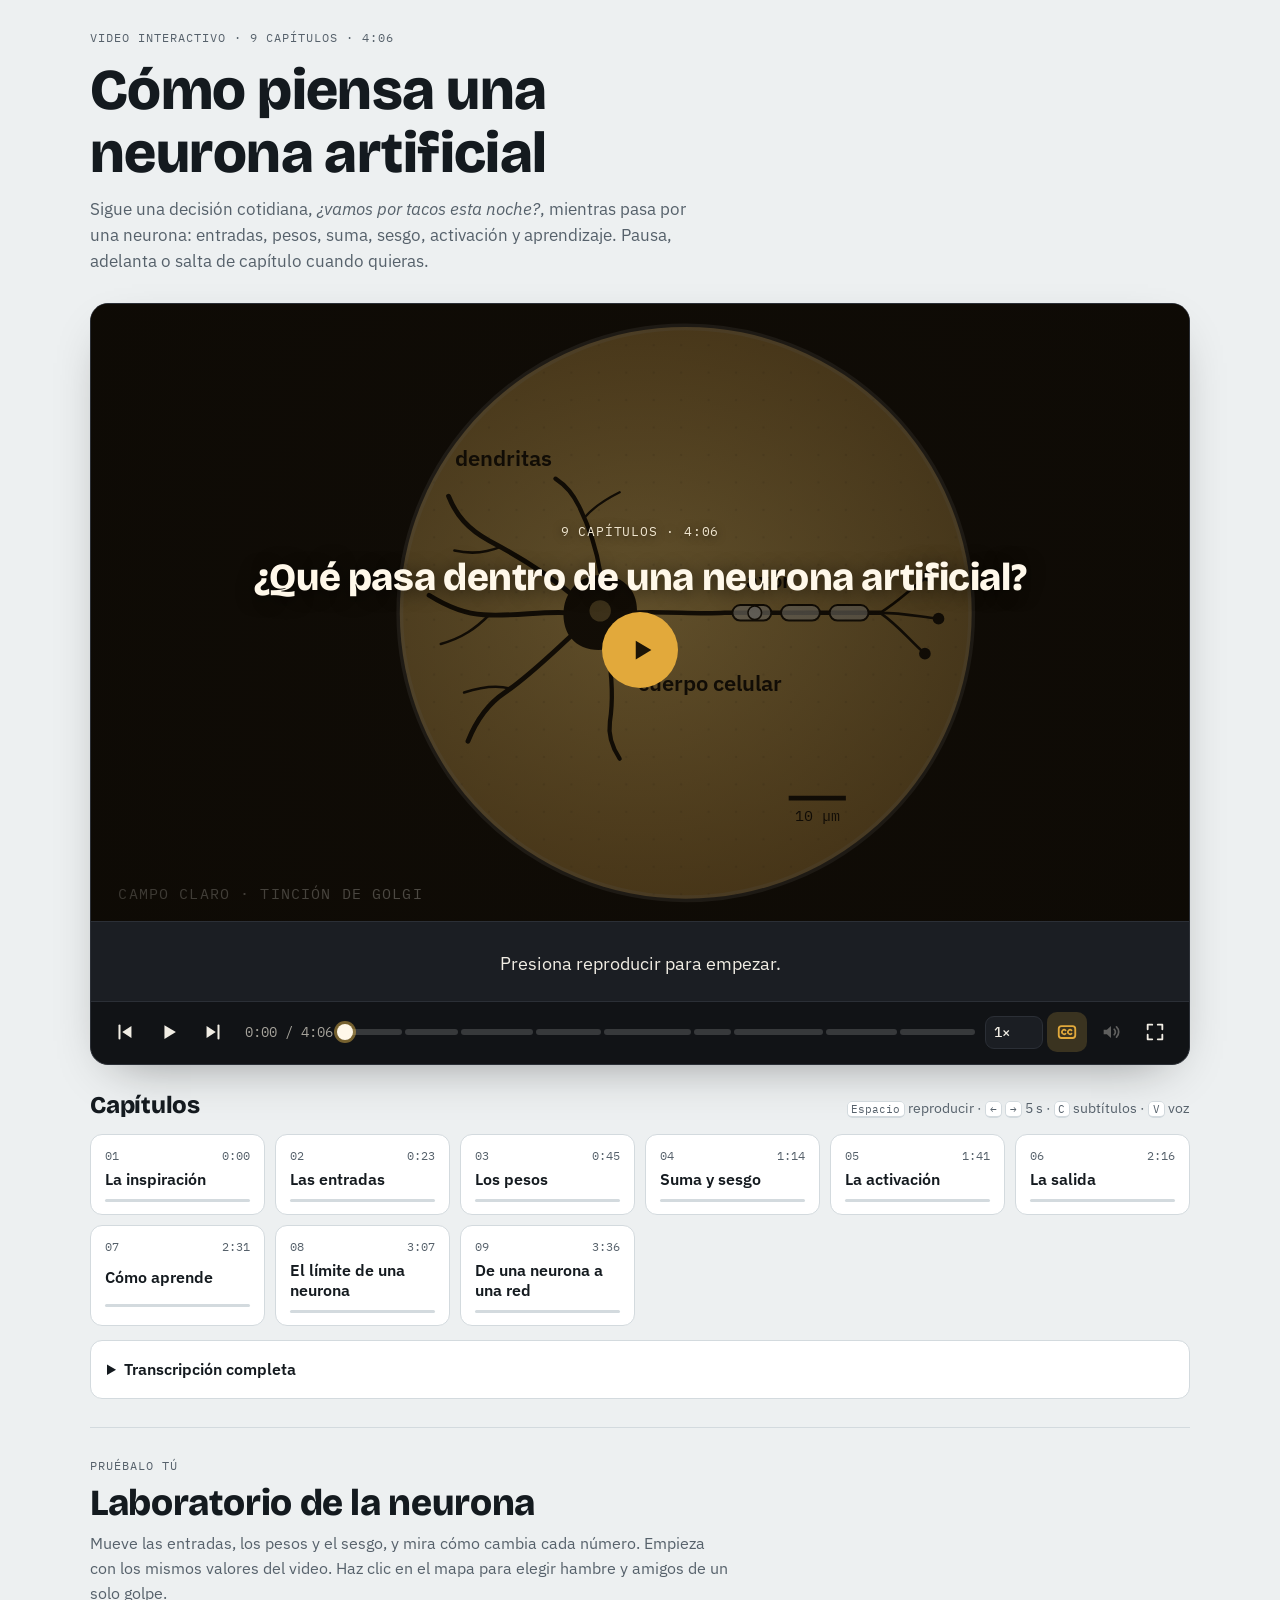
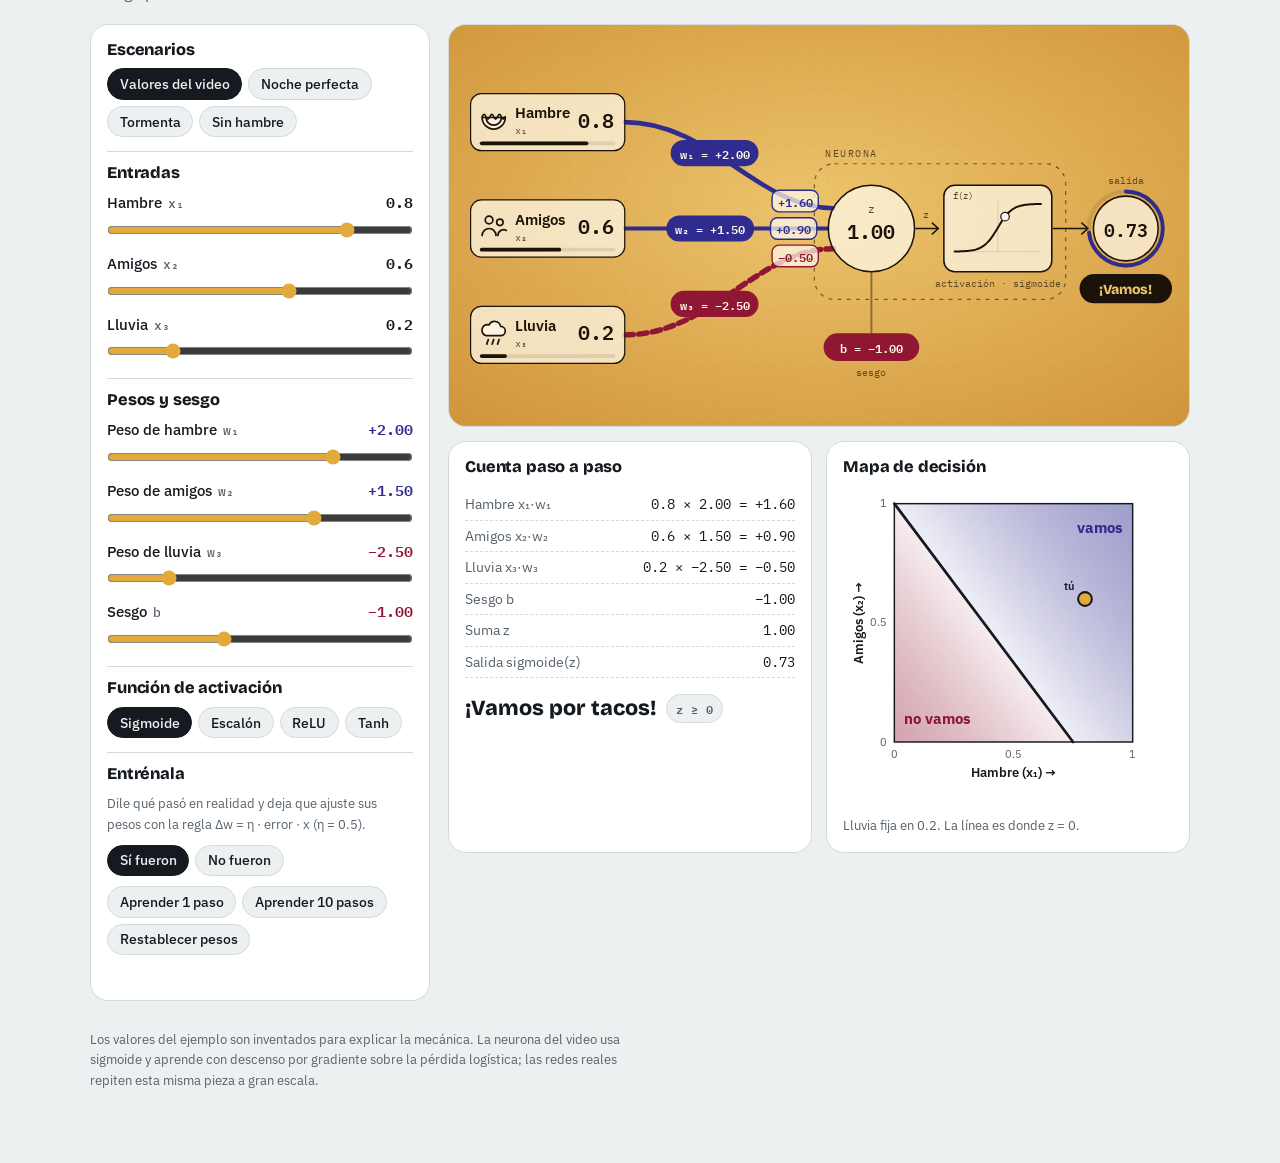
==== index.html @ ac4266df "Publica el video interactivo de la neurona artificial Página autocontenida (index.html) con el video" ====
<!doctype html>
<html lang="es-MX">
<head>
<meta charset="utf-8">
<meta name="viewport" content="width=device-width, initial-scale=1, viewport-fit=cover">
<meta name="description" content="Video interactivo de 4 minutos: sigue la decisión «¿vamos por tacos?» dentro de una neurona artificial y juega con sus pesos en el laboratorio.">
<meta name="theme-color" content="#111316">
<meta property="og:type" content="website">
<meta property="og:locale" content="es_MX">
<meta property="og:site_name" content="Neurona Artificial">
<meta property="og:title" content="Cómo piensa una neurona artificial">
<meta property="og:description" content="Video interactivo de 4 minutos: sigue la decisión «¿vamos por tacos?» dentro de una neurona y juega con sus pesos en el laboratorio.">
<meta property="og:url" content="https://jose2501106-ia.github.io/NeuronaArtificial/">
<meta property="og:image" content="https://jose2501106-ia.github.io/NeuronaArtificial/preview.png">
<meta property="og:image:width" content="1200">
<meta property="og:image:height" content="630">
<meta property="og:image:alt" content="Diagrama de una neurona artificial que decide si ir por tacos: entradas, pesos, suma, activación y salida 0.73">
<meta name="twitter:card" content="summary_large_image">
<link rel="icon" href="data:image/svg+xml,%3Csvg xmlns='http://www.w3.org/2000/svg' viewBox='0 0 64 64'%3E%3Crect width='64' height='64' rx='14' fill='%23ecc46c'/%3E%3Cpath d='M9 17 L26 28 M7 32 H24 M9 47 L26 36 M42 32 H56' stroke='%231b1309' stroke-width='4.5' stroke-linecap='round'/%3E%3Ccircle cx='33' cy='32' r='10' fill='%231b1309'/%3E%3Ccircle cx='57' cy='32' r='4' fill='%231b1309'/%3E%3C/svg%3E">
<style>:root{color-scheme:light;padding-top:env(safe-area-inset-top,0px);padding-bottom:env(safe-area-inset-bottom,0px)}body{margin:0}img{max-width:100%}[hidden]{display:none!important}</style>
<title>Cómo piensa una neurona artificial</title>
<link rel="preconnect" href="https://fonts.googleapis.com">
<link rel="preconnect" href="https://fonts.gstatic.com" crossorigin>
<link rel="stylesheet" href="https://fonts.googleapis.com/css2?family=Bricolage+Grotesque:opsz,wght@12..96,600;12..96,800&family=IBM+Plex+Mono:wght@400;500;600&family=IBM+Plex+Sans:wght@400;500;600&display=swap">
<style>
/* Layout: una columna — encabezado, reproductor (escenario + subtítulos + controles), capítulos y transcripción; abajo el laboratorio en dos columnas.
   Escenario: campo claro = tinción de Golgi (tinta sobre ámbar); campo oscuro = fluorescencia. */
:root{
  --bg:#edf0f1; --surface:#ffffff; --fg:#141a1f; --muted:#56616b; --line:#d3dade;
  --accent:#e2a93b; --accent-ink:#1c1406; --focus:#2f2b8f;
  --pos:#2f2b8f; --neg:#8f1733;
  --scr-bg:#ecc46c; --scr-bg2:#cf9238; --scr-surround:#17110a; --scr-ink:#1b1309; --scr-muted:#5f4722;
  --scr-wire:#8a6a35; --scr-pos:#2f2b8f; --scr-neg:#8f1733; --scr-sig:#fffaf0; --scr-sig-ring:#1b1309;
  --scr-pill-ink:#fff7e6; --scr-panel:rgba(255,248,230,.58); --scr-panel-line:rgba(27,19,9,.32); --scr-grid:rgba(27,19,9,.10);
  --scr-glow:0; --scr-fill:rgba(255,250,236,.72); --scr-solid:#f6e6bf;
  --player:#111316; --player-2:#1b1e23; --player-fg:#f1ede4; --player-muted:#a6a39b; --player-line:#2b2f36;
  --font-display:"Bricolage Grotesque", ui-sans-serif, system-ui, -apple-system, "Segoe UI", sans-serif;
  --font-body:"IBM Plex Sans", ui-sans-serif, system-ui, -apple-system, "Segoe UI", sans-serif;
  --font-mono:"IBM Plex Mono", ui-monospace, "SF Mono", Menlo, Consolas, monospace;
  --r-lg:18px; --r-md:12px; --r-sm:8px;
}
@media (prefers-color-scheme: dark){
  :root:not([data-theme="light"]){
    --bg:#0c0f12; --surface:#151a1f; --fg:#e8ecef; --muted:#9aa5ae; --line:#27313a;
    --accent:#f2c14e; --accent-ink:#17110a; --focus:#8fd8ff; --pos:#3fd8c2; --neg:#ff7a52;
    --scr-bg:#0b0f12; --scr-bg2:#040506; --scr-surround:#000000; --scr-ink:#f4e6c4; --scr-muted:#a3967a;
    --scr-wire:#4a4f55; --scr-pos:#3fd8c2; --scr-neg:#ff7a52; --scr-sig:#fff1b8; --scr-sig-ring:#fff1b8;
    --scr-pill-ink:#061012; --scr-panel:rgba(18,24,29,.82); --scr-panel-line:rgba(244,230,196,.22); --scr-grid:rgba(244,230,196,.06);
    --scr-glow:1; --scr-fill:rgba(20,27,32,.9); --scr-solid:#141b20;
    --player:#0f1215; --player-2:#181c21; --player-line:#262b31;
    color-scheme:dark;
  }
}
:root[data-theme="dark"]{
  --bg:#0c0f12; --surface:#151a1f; --fg:#e8ecef; --muted:#9aa5ae; --line:#27313a;
  --accent:#f2c14e; --accent-ink:#17110a; --focus:#8fd8ff; --pos:#3fd8c2; --neg:#ff7a52;
  --scr-bg:#0b0f12; --scr-bg2:#040506; --scr-surround:#000000; --scr-ink:#f4e6c4; --scr-muted:#a3967a;
  --scr-wire:#4a4f55; --scr-pos:#3fd8c2; --scr-neg:#ff7a52; --scr-sig:#fff1b8; --scr-sig-ring:#fff1b8;
  --scr-pill-ink:#061012; --scr-panel:rgba(18,24,29,.82); --scr-panel-line:rgba(244,230,196,.22); --scr-grid:rgba(244,230,196,.06);
  --scr-glow:1; --scr-fill:rgba(20,27,32,.9); --scr-solid:#141b20;
  --player:#0f1215; --player-2:#181c21; --player-line:#262b31;
  color-scheme:dark;
}
*,*::before,*::after{box-sizing:border-box}
body{background:var(--bg);color:var(--fg);font-family:var(--font-body);font-size:16px;line-height:1.55;padding-inline:16px;-webkit-font-smoothing:antialiased}
.wrap{max-width:1100px;margin:0 auto;padding-block:28px 72px;display:grid;gap:28px}
h1,h2,h3{font-family:var(--font-display);text-wrap:balance;margin:0;line-height:1.08;letter-spacing:-.01em}
p{margin:0}
.eyebrow{font-family:var(--font-mono);font-size:.78rem;letter-spacing:.08em;text-transform:uppercase;color:var(--muted)}
header.intro{display:grid;gap:12px;max-width:760px}
header.intro h1{font-size:clamp(2.1rem,5vw,3.6rem);font-weight:800}
header.intro p.lede{color:var(--muted);font-size:1.06rem;max-width:62ch}
kbd{font-family:var(--font-mono);font-size:.8em;border:1px solid var(--line);border-bottom-width:2px;border-radius:5px;padding:0 .35em;background:var(--surface)}

/* ---------- Reproductor ---------- */
.player{background:var(--player);color:var(--player-fg);border-radius:var(--r-lg);overflow:hidden;border:1px solid var(--player-line);box-shadow:0 18px 50px -24px rgba(0,0,0,.45);outline:none}
.player:focus-visible{box-shadow:0 0 0 3px var(--focus)}
.stage-wrap{position:relative;aspect-ratio:16/9;max-width:100%;background:var(--scr-surround)}
.stage-wrap > #stage{position:absolute;inset:0;width:100%;height:100%;display:block}
#stage text{font-family:var(--font-body)}
#stage .mono,#lab-svg .mono{font-family:var(--font-mono);font-variant-numeric:tabular-nums}
#stage .disp,#lab-svg .disp{font-family:var(--font-display)}
.poster,.endcard{position:absolute;inset:0;display:grid;place-items:center;padding:16px;background:radial-gradient(circle at 50% 50%,rgba(12,9,4,.62),rgba(12,9,4,.82))}
.poster-inner,.endcard-inner{display:grid;justify-items:center;gap:14px;text-align:center}
.poster h2{font-size:clamp(1.3rem,3.6vw,2.4rem);font-weight:800;color:#fff8ea;text-shadow:0 2px 18px rgba(0,0,0,.6)}
.poster p,.endcard p{color:#f0e6d0;font-family:var(--font-mono);font-size:.82rem;letter-spacing:.06em;text-transform:uppercase;text-shadow:0 1px 8px rgba(0,0,0,.6)}
.poster-actions,.endcard-actions{display:flex;flex-wrap:wrap;gap:10px;justify-content:center}
.btn{appearance:none;border:0;border-radius:999px;padding:.72em 1.25em;font:600 .98rem/1 var(--font-body);cursor:pointer;display:inline-flex;align-items:center;gap:.55em;text-decoration:none}
.btn svg{width:1.1em;height:1.1em}
.btn-primary{background:var(--accent);color:var(--accent-ink)}
.btn-primary:hover{filter:brightness(1.06)}
.btn-ghost{background:rgba(255,248,234,.14);color:#fff8ea;box-shadow:inset 0 0 0 1px rgba(255,248,234,.35);backdrop-filter:blur(4px)}
.btn-ghost:hover{background:rgba(255,248,234,.22)}
.btn:focus-visible,.ctl:focus-visible,.chap:focus-visible,.seg-btn:focus-visible,.timeline:focus-visible{outline:3px solid var(--focus);outline-offset:2px}
.big-play{width:76px;height:76px;border-radius:50%;padding:0;justify-content:center;font-size:0}
.big-play svg{width:30px;height:30px;margin-left:4px}

.caption{min-height:4.4em;padding:12px 20px 10px;display:grid;place-items:center;text-align:center;font-size:clamp(.98rem,1.7vw,1.14rem);line-height:1.45;background:var(--player-2);border-top:1px solid var(--player-line)}
.caption .cue{max-width:64ch;text-wrap:pretty}
.caption .cue b{color:var(--accent);font-weight:600}
.caption.off{display:none}

.controls{display:flex;flex-wrap:wrap;align-items:center;gap:6px 10px;padding:10px 14px 12px;border-top:1px solid var(--player-line)}
.ctl{appearance:none;background:transparent;border:0;color:var(--player-fg);width:40px;height:40px;border-radius:10px;display:grid;place-items:center;cursor:pointer;flex:none}
.ctl:hover{background:rgba(255,255,255,.08)}
.ctl svg{width:22px;height:22px}
.ctl[aria-pressed="true"]{background:rgba(242,193,78,.18);color:var(--accent)}
.ctl[disabled]{opacity:.35;cursor:not-allowed}
.time{font-family:var(--font-mono);font-variant-numeric:tabular-nums;font-size:.86rem;color:var(--player-muted);white-space:nowrap;min-width:92px;text-align:center}
.speed{appearance:none;background:var(--player-2);color:var(--player-fg);border:1px solid var(--player-line);border-radius:9px;font:500 .85rem var(--font-mono);padding:.45em .6em;cursor:pointer}
.timeline{position:relative;flex:1 1 220px;height:34px;cursor:pointer;touch-action:none;min-width:0}
.tl-segs{position:absolute;left:0;right:0;top:50%;height:6px;transform:translateY(-50%);display:flex;gap:3px}
.tl-seg{position:relative;height:100%;background:rgba(255,255,255,.16);border-radius:3px;overflow:hidden}
.tl-seg i{position:absolute;inset:0;width:0;background:var(--accent);border-radius:3px}
.timeline:hover .tl-segs{height:9px}
.tl-thumb{position:absolute;top:50%;width:16px;height:16px;border-radius:50%;background:#fff8ea;transform:translate(-50%,-50%);box-shadow:0 0 0 3px rgba(242,193,78,.45);pointer-events:none}
.tl-tip{position:absolute;bottom:34px;transform:translateX(-50%);background:#000;color:#fff;font:500 .78rem var(--font-body);padding:.35em .6em;border-radius:6px;white-space:nowrap;pointer-events:none;opacity:0;transition:opacity .12s}
.timeline:hover .tl-tip{opacity:1}
.ctl-group{display:flex;align-items:center;gap:4px}
.spacer{flex:1 1 0}
.rotate-hint{display:none;font-size:.85rem;color:var(--muted);text-align:center;margin-top:-16px}
@media (max-width:640px){
  .controls{padding:8px 8px 10px}
  .timeline{order:-1;flex-basis:100%}
  .time{min-width:0;font-size:.8rem}
  .ctl{width:36px;height:36px}
  .caption{min-height:6.2em;padding:10px 14px}
}
@media (max-width:640px) and (orientation:portrait){ .rotate-hint{display:block} }
.player:fullscreen{display:flex;flex-direction:column;border-radius:0;width:100vw;height:100vh}
.player:fullscreen .stage-wrap{flex:1;aspect-ratio:auto}
.player:fullscreen #stage{object-fit:contain}

/* ---------- Capítulos y transcripción ---------- */
.below{display:grid;gap:14px}
.section-head{display:flex;flex-wrap:wrap;align-items:baseline;justify-content:space-between;gap:8px}
.section-head h2{font-size:1.5rem;font-weight:800}
.chapters{display:grid;grid-template-columns:repeat(auto-fill,minmax(min(100%,160px),1fr));gap:10px}
.chap{appearance:none;text-align:left;background:var(--surface);border:1px solid var(--line);border-radius:var(--r-md);padding:12px 14px;color:var(--fg);cursor:pointer;display:grid;gap:4px;font:inherit;min-width:0}
.chap:hover{border-color:var(--muted)}
.chap .n{font-family:var(--font-mono);font-size:.74rem;color:var(--muted);display:flex;justify-content:space-between;gap:8px;font-variant-numeric:tabular-nums}
.chap .t{font-weight:600;line-height:1.25}
.chap .bar{height:3px;border-radius:2px;background:var(--line);overflow:hidden;margin-top:6px}
.chap .bar i{display:block;height:100%;width:0;background:var(--accent)}
.chap[aria-current="true"]{border-color:var(--accent);box-shadow:inset 0 0 0 1px var(--accent)}
details.transcript{background:var(--surface);border:1px solid var(--line);border-radius:var(--r-md);padding:4px 16px}
details.transcript summary{cursor:pointer;padding:12px 0;font-weight:600}
.tr-list{list-style:none;margin:0 0 14px;padding:0;display:grid;gap:2px;max-height:420px;overflow:auto}
.tr-list li button{appearance:none;background:none;border:0;text-align:left;width:100%;display:grid;grid-template-columns:52px 1fr;gap:10px;padding:7px 8px;border-radius:8px;color:var(--fg);font:inherit;cursor:pointer}
.tr-list li button:hover{background:var(--bg)}
.tr-list li button.now{background:color-mix(in srgb,var(--accent) 18%,transparent)}
.tr-list .ts{font-family:var(--font-mono);font-size:.8rem;color:var(--muted);padding-top:2px;font-variant-numeric:tabular-nums}
.tr-list h4{grid-column:1/-1;margin:12px 8px 2px;font:600 .78rem var(--font-mono);letter-spacing:.06em;text-transform:uppercase;color:var(--muted)}
.keys{font-size:.86rem;color:var(--muted)}

/* ---------- Laboratorio ---------- */
.lab{display:grid;gap:18px;padding-top:8px;border-top:1px solid var(--line)}
.lab-intro{display:grid;gap:8px;max-width:760px;padding-top:20px}
.lab-intro h2{font-size:clamp(1.6rem,3.4vw,2.3rem);font-weight:800}
.lab-intro p{color:var(--muted);max-width:64ch}
.lab-grid{display:grid;grid-template-columns:minmax(0,340px) minmax(0,1fr);gap:18px;align-items:start}
@media (max-width:880px){ .lab-grid{grid-template-columns:minmax(0,1fr)} .lab-visual{order:-1} }
.panel{background:var(--surface);border:1px solid var(--line);border-radius:var(--r-lg);padding:16px;display:grid;gap:14px;min-width:0;align-content:start}
.panel h3{font-size:1.02rem;font-weight:800;font-family:var(--font-display)}
.ctl-block{display:grid;gap:10px}
.ctl-block+.ctl-block{padding-top:12px;border-top:1px solid var(--line)}
.slider{display:grid;grid-template-columns:1fr auto;gap:2px 10px;align-items:center}
.slider label{font-size:.92rem;font-weight:500;display:flex;gap:6px;align-items:baseline}
.slider label .sym{font-family:var(--font-mono);font-size:.82rem;color:var(--muted)}
.slider output{font-family:var(--font-mono);font-variant-numeric:tabular-nums;font-size:.92rem;font-weight:600;min-width:4.2ch;text-align:right}
.slider input{grid-column:1/-1;width:100%;accent-color:var(--accent);margin:0;height:26px}
.slider output.pos{color:var(--pos)} .slider output.neg{color:var(--neg)}
.seg{display:flex;flex-wrap:wrap;gap:6px}
.seg-btn{appearance:none;border:1px solid var(--line);background:var(--bg);color:var(--fg);border-radius:999px;padding:.42em .85em;font:500 .86rem var(--font-body);cursor:pointer}
.seg-btn[aria-pressed="true"]{background:var(--fg);color:var(--bg);border-color:var(--fg)}
.seg-btn:disabled{opacity:.45;cursor:not-allowed}
.hint{font-size:.84rem;color:var(--muted)}
.lab-visual{display:grid;gap:14px;min-width:0}
.lab-screen{border-radius:var(--r-lg);overflow:hidden;border:1px solid var(--line);background:var(--scr-bg)}
.lab-screen svg{display:block;width:100%;height:auto}
.lab-row{display:grid;grid-template-columns:minmax(0,1fr) minmax(0,1fr);gap:14px}
@media (max-width:560px){ .lab-row{grid-template-columns:minmax(0,1fr)} }
.readout{font-family:var(--font-mono);font-size:.9rem;line-height:1.7;font-variant-numeric:tabular-nums;overflow-x:auto}
.readout .row{display:flex;justify-content:space-between;gap:12px;border-bottom:1px dashed var(--line);padding:3px 0}
.readout .row span:first-child{color:var(--muted);font-family:var(--font-body)}
.verdict{display:flex;align-items:center;gap:10px;font-family:var(--font-display);font-weight:800;font-size:1.35rem}
.verdict .pill{font:600 .78rem var(--font-mono);letter-spacing:.04em;padding:.3em .7em;border-radius:999px;background:var(--bg);border:1px solid var(--line);color:var(--muted)}
.learn-log{font-family:var(--font-mono);font-size:.82rem;color:var(--muted);min-height:1.4em}
.map-box svg{display:block;width:100%;height:auto;touch-action:none;cursor:crosshair}
footer.note{font-size:.84rem;color:var(--muted);max-width:70ch}
@media (prefers-reduced-motion: reduce){ .tl-tip{transition:none} }
</style>
</head>
<body>

<svg width="0" height="0" style="position:absolute" aria-hidden="true">
  <symbol id="i-play" viewBox="0 0 24 24"><path d="M7 4.5v15l12.5-7.5z" fill="currentColor"/></symbol>
  <symbol id="i-pause" viewBox="0 0 24 24"><rect x="6" y="4.5" width="4.2" height="15" rx="1.2" fill="currentColor"/><rect x="13.8" y="4.5" width="4.2" height="15" rx="1.2" fill="currentColor"/></symbol>
  <symbol id="i-prev" viewBox="0 0 24 24"><path d="M6 5v14" stroke="currentColor" stroke-width="2.2" stroke-linecap="round" fill="none"/><path d="M19 5.5v13L9 12z" fill="currentColor"/></symbol>
  <symbol id="i-next" viewBox="0 0 24 24"><path d="M18 5v14" stroke="currentColor" stroke-width="2.2" stroke-linecap="round" fill="none"/><path d="M5 5.5v13L15 12z" fill="currentColor"/></symbol>
  <symbol id="i-cc" viewBox="0 0 24 24"><rect x="3" y="5.5" width="18" height="13" rx="3" fill="none" stroke="currentColor" stroke-width="2"/><path d="M10.5 10.2a2.4 2.4 0 1 0 0 3.6M17 10.2a2.4 2.4 0 1 0 0 3.6" fill="none" stroke="currentColor" stroke-width="1.8" stroke-linecap="round"/></symbol>
  <symbol id="i-voice" viewBox="0 0 24 24"><path d="M4 9.5h3.5L12 5.5v13l-4.5-4H4z" fill="currentColor"/><path d="M15.5 9a4.2 4.2 0 0 1 0 6M18 6.5a7.6 7.6 0 0 1 0 11" fill="none" stroke="currentColor" stroke-width="1.9" stroke-linecap="round"/></symbol>
  <symbol id="i-full" viewBox="0 0 24 24"><path d="M4 9V4h5M20 9V4h-5M4 15v5h5M20 15v5h-5" fill="none" stroke="currentColor" stroke-width="2" stroke-linecap="round" stroke-linejoin="round"/></symbol>
  <symbol id="i-replay" viewBox="0 0 24 24"><path d="M5 12a7 7 0 1 0 2.1-5" fill="none" stroke="currentColor" stroke-width="2.2" stroke-linecap="round"/><path d="M4.5 3.5v4.6h4.6" fill="none" stroke="currentColor" stroke-width="2.2" stroke-linecap="round" stroke-linejoin="round"/></symbol>
  <symbol id="i-down" viewBox="0 0 24 24"><path d="M12 4v15M6 13l6 6 6-6" fill="none" stroke="currentColor" stroke-width="2.2" stroke-linecap="round" stroke-linejoin="round"/></symbol>
</svg>

<main class="wrap">
  <header class="intro">
    <span class="eyebrow" id="eyebrow">Video interactivo · 9 capítulos</span>
    <h1>Cómo piensa una neurona artificial</h1>
    <p class="lede">Sigue una decisión cotidiana, <em>¿vamos por tacos esta noche?</em>, mientras pasa por una neurona: entradas, pesos, suma, sesgo, activación y aprendizaje. Pausa, adelanta o salta de capítulo cuando quieras.</p>
  </header>

  <section class="player" id="player" tabindex="0" aria-label="Reproductor del video interactivo">
    <div class="stage-wrap">
      <svg id="stage" viewBox="0 0 960 540" role="img" aria-label="Animación de una neurona artificial procesando información"></svg>
      <div class="poster" id="poster">
        <div class="poster-inner">
          <p id="poster-meta">9 capítulos</p>
          <h2>¿Qué pasa dentro de una neurona artificial?</h2>
          <div class="poster-actions">
            <button class="btn btn-primary big-play" id="poster-play" aria-label="Reproducir"><svg><use href="#i-play"/></svg></button>
          </div>
          <div class="poster-actions">
            <button class="btn btn-ghost" id="poster-voice" hidden><svg><use href="#i-voice"/></svg>Reproducir con voz</button>
          </div>
        </div>
      </div>
      <div class="endcard" id="endcard" hidden>
        <div class="endcard-inner">
          <p>Fin del video</p>
          <div class="endcard-actions">
            <button class="btn btn-ghost" id="end-replay"><svg><use href="#i-replay"/></svg>Ver de nuevo</button>
            <a class="btn btn-primary" href="#laboratorio"><svg><use href="#i-down"/></svg>Ir al laboratorio</a>
          </div>
        </div>
      </div>
    </div>
    <div class="caption" id="caption" aria-live="polite"><span class="cue" id="cue">Presiona reproducir para empezar.</span></div>
    <div class="controls">
      <div class="ctl-group">
        <button class="ctl" id="btn-prev" aria-label="Capítulo anterior" title="Capítulo anterior"><svg><use href="#i-prev"/></svg></button>
        <button class="ctl" id="btn-play" aria-label="Reproducir" title="Reproducir (espacio)"><svg><use href="#i-play" id="play-icon"/></svg></button>
        <button class="ctl" id="btn-next" aria-label="Capítulo siguiente" title="Capítulo siguiente"><svg><use href="#i-next"/></svg></button>
      </div>
      <span class="time" id="time">0:00 / 0:00</span>
      <div class="timeline" id="timeline" role="slider" tabindex="0" aria-label="Línea de tiempo" aria-valuemin="0" aria-valuemax="100" aria-valuenow="0">
        <div class="tl-segs" id="tl-segs"></div>
        <div class="tl-thumb" id="tl-thumb"></div>
        <div class="tl-tip" id="tl-tip"></div>
      </div>
      <div class="ctl-group">
        <select class="speed" id="speed" aria-label="Velocidad">
          <option value="0.75">0.75×</option>
          <option value="1" selected>1×</option>
          <option value="1.25">1.25×</option>
          <option value="1.5">1.5×</option>
        </select>
        <button class="ctl" id="btn-cc" aria-label="Subtítulos" aria-pressed="true" title="Subtítulos (C)"><svg><use href="#i-cc"/></svg></button>
        <button class="ctl" id="btn-voice" aria-label="Narración por voz" aria-pressed="false" title="Narración por voz (V)"><svg><use href="#i-voice"/></svg></button>
        <button class="ctl" id="btn-full" aria-label="Pantalla completa" title="Pantalla completa (F)" hidden><svg><use href="#i-full"/></svg></button>
      </div>
    </div>
  </section>
  <p class="rotate-hint">Gira tu teléfono para ver el video más grande.</p>

  <section class="below" aria-labelledby="cap-title">
    <div class="section-head">
      <h2 id="cap-title">Capítulos</h2>
      <span class="keys"><kbd>Espacio</kbd> reproducir · <kbd>←</kbd> <kbd>→</kbd> 5 s · <kbd>C</kbd> subtítulos · <kbd>V</kbd> voz</span>
    </div>
    <div class="chapters" id="chapters"></div>
    <details class="transcript" id="transcript">
      <summary>Transcripción completa</summary>
      <ul class="tr-list" id="tr-list"></ul>
    </details>
  </section>

  <section class="lab" id="laboratorio" aria-labelledby="lab-title">
    <div class="lab-intro">
      <span class="eyebrow">Pruébalo tú</span>
      <h2 id="lab-title">Laboratorio de la neurona</h2>
      <p>Mueve las entradas, los pesos y el sesgo, y mira cómo cambia cada número. Empieza con los mismos valores del video. Haz clic en el mapa para elegir hambre y amigos de un solo golpe.</p>
    </div>
    <div class="lab-grid">
      <div class="panel" id="lab-controls">
        <div class="ctl-block">
          <h3>Escenarios</h3>
          <div class="seg" id="presets">
            <button class="seg-btn" data-preset="video" aria-pressed="true">Valores del video</button>
            <button class="seg-btn" data-preset="perfecta" aria-pressed="false">Noche perfecta</button>
            <button class="seg-btn" data-preset="tormenta" aria-pressed="false">Tormenta</button>
            <button class="seg-btn" data-preset="sinhambre" aria-pressed="false">Sin hambre</button>
          </div>
        </div>
        <div class="ctl-block" id="in-sliders"><h3>Entradas</h3></div>
        <div class="ctl-block" id="w-sliders"><h3>Pesos y sesgo</h3></div>
        <div class="ctl-block">
          <h3>Función de activación</h3>
          <div class="seg" id="acts">
            <button class="seg-btn" data-act="sigmoid" aria-pressed="true">Sigmoide</button>
            <button class="seg-btn" data-act="step" aria-pressed="false">Escalón</button>
            <button class="seg-btn" data-act="relu" aria-pressed="false">ReLU</button>
            <button class="seg-btn" data-act="tanh" aria-pressed="false">Tanh</button>
          </div>
        </div>
        <div class="ctl-block">
          <h3>Entrénala</h3>
          <p class="hint">Dile qué pasó en realidad y deja que ajuste sus pesos con la regla <span class="mono">Δw = η · error · x</span> (η = 0.5).</p>
          <div class="seg" id="targets">
            <button class="seg-btn" data-target="1" aria-pressed="true">Sí fueron</button>
            <button class="seg-btn" data-target="0" aria-pressed="false">No fueron</button>
          </div>
          <div class="seg">
            <button class="seg-btn" id="learn-1">Aprender 1 paso</button>
            <button class="seg-btn" id="learn-10">Aprender 10 pasos</button>
            <button class="seg-btn" id="learn-reset">Restablecer pesos</button>
          </div>
          <p class="learn-log" id="learn-log" aria-live="polite"></p>
        </div>
      </div>
      <div class="lab-visual">
        <div class="lab-screen"><svg id="lab-svg" viewBox="0 0 960 520" role="img" aria-label="Neurona del laboratorio con los valores actuales"></svg></div>
        <div class="lab-row">
          <div class="panel">
            <h3>Cuenta paso a paso</h3>
            <div class="readout" id="readout"></div>
            <div class="verdict" id="verdict"></div>
          </div>
          <div class="panel map-box">
            <h3>Mapa de decisión</h3>
            <svg id="map-svg" viewBox="0 0 360 340" role="img" aria-label="Mapa de decisión según hambre y amigos"></svg>
            <p class="hint" id="map-hint">Lluvia fija en 0.2. La línea es donde z = 0.</p>
          </div>
        </div>
      </div>
    </div>
  </section>

  <footer class="note">Los valores del ejemplo son inventados para explicar la mecánica. La neurona del video usa sigmoide y aprende con descenso por gradiente sobre la pérdida logística; las redes reales repiten esta misma pieza a gran escala.</footer>
</main>
<script>
(() => {
'use strict';
/* ================= utilidades ================= */
const NS = 'http://www.w3.org/2000/svg';
const $ = (s, r = document) => r.querySelector(s);
function el(tag, attrs, parent) {
  const e = document.createElementNS(NS, tag);
  if (attrs) for (const k in attrs) { if (k === 'text') e.textContent = attrs[k]; else e.setAttribute(k, attrs[k]); }
  if (parent) parent.appendChild(e);
  return e;
}
const clamp = (v, a = 0, b = 1) => Math.min(b, Math.max(a, v));
const lerp = (a, b, t) => a + (b - a) * t;
const ease = t => t < .5 ? 4 * t * t * t : 1 - Math.pow(-2 * t + 2, 3) / 2;
const seg = (t, a, b) => ease(clamp((t - a) / (b - a)));
const lin = (t, a, b) => clamp((t - a) / (b - a));
const pulse = (t, a, b) => { const u = lin(t, a, b); return Math.sin(u * Math.PI); };
const sig = z => 1 / (1 + Math.exp(-z));
function op(e, o) {
  o = clamp(o); o = Math.round(o * 1000) / 1000;
  if (e._o !== o) { e._o = o; e.setAttribute('opacity', o); e.style.display = o < 0.002 ? 'none' : ''; }
}
function txt(e, s) { if (e._t !== s) { e._t = s; e.textContent = s; } }
function at(e, k, v) { const key = '_a_' + k; if (e[key] !== v) { e[key] = v; e.setAttribute(k, v); } }
function tf(e, tx, ty, s = 1) { at(e, 'transform', `translate(${tx.toFixed(2)} ${ty.toFixed(2)}) scale(${s.toFixed(4)})`); }
const MINUS = '−';
function fmt(v, d = 1, sign = false) {
  const s = Math.abs(v).toFixed(d);
  if (Number(s) === 0) return (0).toFixed(d);
  return (v < 0 ? MINUS : (sign ? '+' : '')) + s;
}
const say = s => s.replace(/−/g, 'menos ');

/* ================= modelo del ejemplo ================= */
const X0 = [0.8, 0.6, 0.2], W0 = [2.0, 1.5, -2.5], B0 = -1.0;
const INPUTS = [
  { name: 'Hambre', sym: 'x₁', icon: 'taco' },
  { name: 'Amigos', sym: 'x₂', icon: 'friends' },
  { name: 'Lluvia', sym: 'x₃', icon: 'rain' }
];
const WSYM = ['w₁', 'w₂', 'w₃'];
const dotp = (w, x) => w.reduce((s, wi, i) => s + wi * x[i], 0);
const Z0 = dotp(W0, X0) + B0;
const Y0 = sig(Z0);
const ACTS = {
  sigmoid: { name: 'sigmoide', f: sig, lo: 0, hi: 1 },
  step: { name: 'escalón', f: z => (z >= 0 ? 1 : 0), lo: 0, hi: 1 },
  relu: { name: 'ReLU', f: z => Math.max(0, z), lo: 0, hi: 6 },
  tanh: { name: 'tanh', f: Math.tanh, lo: -1, hi: 1 }
};
const ETA = 0.5;
const LEARN = [];
(() => {
  let w = W0.slice(), b = B0;
  for (let k = 0; k <= 6; k++) {
    const z = dotp(w, X0) + b, y = sig(z);
    LEARN.push({ w: w.slice(), b, z, y });
    const e = 1 - y;
    w = w.map((wi, i) => wi + ETA * e * X0[i]); b += ETA * e;
  }
})();

/* ================= íconos (tinta) ================= */
function icon(kind, parent, x, y) {
  const g = el('g', { transform: `translate(${x} ${y})`, fill: 'none', stroke: 'var(--scr-ink)', 'stroke-width': 2.2, 'stroke-linecap': 'round', 'stroke-linejoin': 'round' }, parent);
  if (kind === 'taco') {
    el('path', { d: 'M -15 -3 A 15 15 0 0 0 15 -3 Z', fill: 'var(--scr-fill)' }, g);
    el('path', { d: 'M -10 -3 A 10 10 0 0 0 10 -3' }, g);
    el('path', { d: 'M -15 -4 q 2.5 -6 5 0 t 5 0 t 5 0 t 5 0 t 5 0 t 5 0' }, g);
  } else if (kind === 'friends') {
    el('circle', { cx: -6, cy: -8, r: 5 }, g);
    el('path', { d: 'M -15 12 a 9 9 0 0 1 18 0' }, g);
    el('circle', { cx: 8, cy: -5, r: 4.2 }, g);
    el('path', { d: 'M 5.5 12 a 7.5 7.5 0 0 1 11 -6.5' }, g);
  } else if (kind === 'rain') {
    el('path', { d: 'M -10 4 h 19 a 6 6 0 0 0 0 -12 a 8 8 0 0 0 -15 -2 a 6 6 0 0 0 -4 14 z', fill: 'var(--scr-fill)' }, g);
    el('path', { d: 'M -7 9 l -2 6 M 0 9 l -2 6 M 7 9 l -2 6' }, g);
  }
  return g;
}

/* ================= curva de activación ================= */
function curveD(type, x0, y0, w, h, zmin = -6, zmax = 6) {
  const A = ACTS[type];
  const X = z => x0 + (z - zmin) / (zmax - zmin) * w;
  const Y = v => y0 + h - (clamp(v, A.lo, A.hi) - A.lo) / (A.hi - A.lo) * h;
  if (type === 'step') return `M ${X(zmin)} ${Y(0)} H ${X(0)} V ${Y(1)} H ${X(zmax)}`;
  let d = '';
  for (let k = 0; k <= 72; k++) {
    const z = zmin + (zmax - zmin) * k / 72;
    d += (k ? ' L ' : 'M ') + X(z).toFixed(2) + ' ' + Y(A.f(z)).toFixed(2);
  }
  return d;
}

/* ================= diagrama de la neurona (video y laboratorio) ================= */
const G = {
  ys: [132, 270, 408], card: { x: 28, w: 200, h: 74 },
  sum: { x: 548, y: 270, r: 56 }, act: { x: 642, y: 214, w: 140, h: 112 },
  out: { x: 878, y: 270, r: 42 }, bias: { x: 548, y: 424, w: 124, h: 36 },
  plot: { x: 656, y: 238, w: 112, h: 62 }
};

function makeDiagram(parent) {
  const D = { g: el('g', {}, parent), inp: [], wire: [], pill: [], prod: [], tok: [], parts: {} };
  const g = D.g;
  // contenedor de la neurona
  const box = el('g', {}, g);
  el('rect', { x: 474, y: 186, width: 326, height: 176, rx: 26, fill: 'none', stroke: 'var(--scr-ink)', 'stroke-width': 1.6, 'stroke-dasharray': '5 7', opacity: .55 }, box);
  el('text', { x: 488, y: 177, class: 'mono', 'font-size': 13, 'letter-spacing': '2', fill: 'var(--scr-muted)', text: 'NEURONA' }, box);
  D.parts.box = box;
  // cables y su capa de partículas
  const wiresG = el('g', {}, g), pillsG = el('g', {}, g), prodG = el('g', {}, g), partG = el('g', {}, g), tokG = el('g', {}, g);
  const ang = [-28, 0, 28].map(a => a * Math.PI / 180);
  G.ys.forEach((y, i) => {
    const ex = G.sum.x - G.sum.r * Math.cos(ang[i]), ey = G.sum.y + G.sum.r * Math.sin(ang[i]);
    const path = el('path', { d: `M ${G.card.x + G.card.w} ${y} C 340 ${y}, 400 ${ey}, ${ex.toFixed(1)} ${ey.toFixed(1)}`, fill: 'none', stroke: 'var(--scr-wire)', 'stroke-width': 2.5, 'stroke-linecap': 'round' }, wiresG);
    D.wire.push(path);
  });
  // tarjetas de entrada
  const inG = el('g', {}, g);
  G.ys.forEach((y, i) => {
    const c = el('g', {}, inG);
    const halo = el('rect', { x: G.card.x - 5, y: y - 42, width: G.card.w + 10, height: 84, rx: 18, fill: 'none', stroke: 'var(--scr-sig)', 'stroke-width': 5, opacity: 0 }, c);
    el('rect', { x: G.card.x, y: y - 37, width: G.card.w, height: G.card.h, rx: 14, fill: 'var(--scr-fill)', stroke: 'var(--scr-ink)', 'stroke-width': 1.6 }, c);
    icon(INPUTS[i].icon, c, 58, y - 3);
    const name = el('text', { x: 86, y: y - 5, 'font-size': 19, 'font-weight': 600, fill: 'var(--scr-ink)', text: INPUTS[i].name }, c);
    el('text', { x: 86, y: y + 16, class: 'mono', 'font-size': 13, fill: 'var(--scr-muted)', text: INPUTS[i].sym }, c);
    const val = el('text', { x: 214, y: y + 7, class: 'mono', 'font-size': 26, 'font-weight': 600, 'text-anchor': 'end', fill: 'var(--scr-ink)', text: '0.0' }, c);
    el('rect', { x: 40, y: y + 25, width: 176, height: 5, rx: 2.5, fill: 'var(--scr-grid)' }, c);
    const bar = el('rect', { x: 40, y: y + 25, width: 0, height: 5, rx: 2.5, fill: 'var(--scr-ink)' }, c);
    D.inp.push({ g: c, halo, name, val, bar });
  });
  // pastillas de pesos y etiquetas de productos
  D.wire.forEach((p, i) => {
    const L = p.getTotalLength(); p._L = L;
    const a = p.getPointAtLength(L * 0.42), b = p.getPointAtLength(L * 0.83);
    const pg = el('g', { transform: `translate(${a.x.toFixed(1)} ${a.y.toFixed(1)})` }, pillsG);
    const pr = el('rect', { x: -57, y: -17, width: 114, height: 34, rx: 17, fill: 'var(--scr-pos)' }, pg);
    const pt = el('text', { x: 0, y: 1, class: 'mono', 'font-size': 16, 'font-weight': 600, 'text-anchor': 'middle', 'dominant-baseline': 'central', fill: 'var(--scr-pill-ink)', text: '' }, pg);
    D.pill.push({ g: pg, rect: pr, text: pt, x: a.x, y: a.y });
    const qg = el('g', { transform: `translate(${b.x.toFixed(1)} ${b.y.toFixed(1)})` }, prodG);
    const qr = el('rect', { x: -30, y: -14, width: 60, height: 28, rx: 9, fill: 'var(--scr-fill)', stroke: 'var(--scr-pos)', 'stroke-width': 1.8 }, qg);
    const qt = el('text', { x: 0, y: 1, class: 'mono', 'font-size': 15, 'font-weight': 600, 'text-anchor': 'middle', 'dominant-baseline': 'central', fill: 'var(--scr-pos)', text: '' }, qg);
    D.prod.push({ g: qg, rect: qr, text: qt });
    // partículas ambientales
    const parts = [0, 1, 2].map(() => el('circle', { r: 4.2, fill: 'var(--scr-sig)', stroke: 'var(--scr-sig-ring)', 'stroke-width': 1.3, opacity: 0 }, partG));
    p._parts = parts;
    // ficha que viaja (solo video)
    const tg = el('g', { opacity: 0 }, tokG);
    const tr = el('rect', { x: -26, y: -15, width: 52, height: 30, rx: 15, fill: 'var(--scr-sig)', stroke: 'var(--scr-ink)', 'stroke-width': 1.6 }, tg);
    const tt = el('text', { x: 0, y: 1, class: 'mono', 'font-size': 15, 'font-weight': 600, 'text-anchor': 'middle', 'dominant-baseline': 'central', fill: '#1b1309', text: '' }, tg);
    D.tok.push({ g: tg, rect: tr, text: tt });
  });
  // sesgo
  const biasG = el('g', {}, g);
  const bw = el('line', { x1: G.sum.x, y1: G.bias.y - 18, x2: G.sum.x, y2: G.sum.y + G.sum.r, stroke: 'var(--scr-wire)', 'stroke-width': 2.5 }, biasG);
  const bRect = el('rect', { x: G.bias.x - 62, y: G.bias.y - 18, width: 124, height: 36, rx: 18, fill: 'var(--scr-neg)' }, biasG);
  const bText = el('text', { x: G.bias.x, y: G.bias.y + 1, class: 'mono', 'font-size': 16, 'font-weight': 600, 'text-anchor': 'middle', 'dominant-baseline': 'central', fill: 'var(--scr-pill-ink)', text: '' }, biasG);
  el('text', { x: G.bias.x, y: G.bias.y + 38, class: 'mono', 'font-size': 13, 'text-anchor': 'middle', fill: 'var(--scr-muted)', text: 'sesgo' }, biasG);
  D.parts.bias = { g: biasG, wire: bw, rect: bRect, text: bText };
  // suma
  const sumG = el('g', {}, g);
  const sHalo = el('circle', { cx: G.sum.x, cy: G.sum.y, r: G.sum.r + 7, fill: 'none', stroke: 'var(--scr-sig)', 'stroke-width': 6, opacity: 0 }, sumG);
  el('circle', { cx: G.sum.x, cy: G.sum.y, r: G.sum.r, fill: 'var(--scr-fill)', stroke: 'var(--scr-ink)', 'stroke-width': 2 }, sumG);
  const sSym = el('text', { x: G.sum.x, y: G.sum.y + 2, 'font-size': 44, 'font-weight': 500, 'text-anchor': 'middle', 'dominant-baseline': 'central', fill: 'var(--scr-ink)', text: 'Σ' }, sumG);
  const sLab = el('text', { x: G.sum.x, y: G.sum.y - 20, class: 'mono', 'font-size': 14, 'text-anchor': 'middle', fill: 'var(--scr-muted)', text: 'z' }, sumG);
  const sVal = el('text', { x: G.sum.x, y: G.sum.y + 13, class: 'mono', 'font-size': 26, 'font-weight': 600, 'text-anchor': 'middle', fill: 'var(--scr-ink)', text: '' }, sumG);
  D.parts.sum = { g: sumG, halo: sHalo, sym: sSym, lab: sLab, val: sVal };
  // flechas internas
  const arrG = el('g', { stroke: 'var(--scr-ink)', 'stroke-width': 2, fill: 'none', 'stroke-linecap': 'round', 'stroke-linejoin': 'round' }, g);
  el('path', { d: 'M 606 270 H 634 M 627 263 L 635 270 L 627 277' }, arrG);
  el('path', { d: 'M 784 270 H 828 M 821 263 L 829 270 L 821 277' }, arrG);
  el('text', { x: 619, y: 257, class: 'mono', 'font-size': 13, 'text-anchor': 'middle', fill: 'var(--scr-muted)', stroke: 'none', text: 'z' }, arrG);
  D.parts.arrows = arrG;
  // activación
  const actG = el('g', {}, g);
  const aHalo = el('rect', { x: G.act.x - 7, y: G.act.y - 7, width: G.act.w + 14, height: G.act.h + 14, rx: 19, fill: 'none', stroke: 'var(--scr-sig)', 'stroke-width': 6, opacity: 0 }, actG);
  el('rect', { x: G.act.x, y: G.act.y, width: G.act.w, height: G.act.h, rx: 14, fill: 'var(--scr-fill)', stroke: 'var(--scr-ink)', 'stroke-width': 2 }, actG);
  el('text', { x: G.act.x + 12, y: G.act.y + 18, class: 'mono', 'font-size': 12, fill: 'var(--scr-muted)', text: 'f(z)' }, actG);
  const P = G.plot;
  el('line', { x1: P.x, y1: P.y + P.h, x2: P.x + P.w, y2: P.y + P.h, stroke: 'var(--scr-grid)', 'stroke-width': 1.5 }, actG);
  el('line', { x1: P.x + P.w / 2, y1: P.y - 4, x2: P.x + P.w / 2, y2: P.y + P.h, stroke: 'var(--scr-grid)', 'stroke-width': 1.5 }, actG);
  const aCurve = el('path', { d: curveD('sigmoid', P.x, P.y, P.w, P.h), fill: 'none', stroke: 'var(--scr-ink)', 'stroke-width': 2.6, 'stroke-linecap': 'round' }, actG);
  const aDot = el('circle', { r: 5.5, fill: 'var(--scr-sig)', stroke: 'var(--scr-sig-ring)', 'stroke-width': 1.6, cx: P.x, cy: P.y + P.h }, actG);
  const aName = el('text', { x: G.act.x + G.act.w / 2, y: G.act.y + G.act.h + 20, class: 'mono', 'font-size': 12.5, 'text-anchor': 'middle', fill: 'var(--scr-muted)', text: 'activación · sigmoide' }, actG);
  D.parts.act = { g: actG, halo: aHalo, curve: aCurve, dot: aDot, name: aName, type: 'sigmoid' };
  // salida
  const outG = el('g', {}, g);
  const oHalo = el('circle', { cx: G.out.x, cy: G.out.y, r: G.out.r + 12, fill: 'none', stroke: 'var(--scr-sig)', 'stroke-width': 6, opacity: 0 }, outG);
  el('circle', { cx: G.out.x, cy: G.out.y, r: G.out.r, fill: 'var(--scr-fill)', stroke: 'var(--scr-ink)', 'stroke-width': 2 }, outG);
  const ringLen = 2 * Math.PI * (G.out.r + 6);
  el('circle', { cx: G.out.x, cy: G.out.y, r: G.out.r + 6, fill: 'none', stroke: 'var(--scr-grid)', 'stroke-width': 5 }, outG);
  const oRing = el('circle', { cx: G.out.x, cy: G.out.y, r: G.out.r + 6, fill: 'none', stroke: 'var(--scr-pos)', 'stroke-width': 5, 'stroke-linecap': 'round', transform: `rotate(-90 ${G.out.x} ${G.out.y})`, 'stroke-dasharray': `0 ${ringLen}` }, outG);
  el('text', { x: G.out.x, y: G.out.y - G.out.r - 16, class: 'mono', 'font-size': 13, 'text-anchor': 'middle', fill: 'var(--scr-muted)', text: 'salida' }, outG);
  const oVal = el('text', { x: G.out.x, y: G.out.y + 1, class: 'mono', 'font-size': 23, 'font-weight': 600, 'text-anchor': 'middle', 'dominant-baseline': 'central', fill: 'var(--scr-ink)', text: '' }, outG);
  const vG = el('g', { transform: `translate(${G.out.x} ${G.out.y + 78})` }, outG);
  const vRect = el('rect', { x: -60, y: -19, width: 120, height: 38, rx: 19, fill: 'var(--scr-ink)' }, vG);
  const vText = el('text', { x: 0, y: 1, class: 'disp', 'font-size': 18, 'font-weight': 800, 'text-anchor': 'middle', 'dominant-baseline': 'central', fill: 'var(--scr-bg)', text: '' }, vG);
  D.parts.out = { g: outG, halo: oHalo, ring: oRing, ringLen, val: oVal, vG, vRect, vText };
  // partículas a través de la neurona (Σ → salida)
  const thru = el('path', { d: `M ${G.sum.x} ${G.sum.y} L ${G.out.x} ${G.out.y}`, fill: 'none', stroke: 'none' }, g);
  thru._L = thru.getTotalLength();
  thru._parts = [0, 1].map(() => el('circle', { r: 4.6, fill: 'var(--scr-sig)', stroke: 'var(--scr-sig-ring)', 'stroke-width': 1.3, opacity: 0 }, partG));
  D.thru = thru;
  // reordenar: partículas y fichas por encima
  g.insertBefore(partG, pillsG); g.appendChild(tokG);
  D.parts.groups = { inG, wiresG, pillsG, prodG, partG, tokG };

  /* --- aplicar un estado completo --- */
  D.apply = st => {
    const dim = st.dim || {};
    const skel = st.skel ?? 1;
    op(box, skel * (dim.box ?? 1));
    // entradas
    for (let i = 0; i < 3; i++) {
      const I = D.inp[i], xv = st.xv ? st.xv[i] : 1, x = st.x[i];
      op(I.g, skel * (dim.inputs ?? 1));
      txt(I.val, xv > 0.01 ? fmt(x * Math.min(1, xv * 1.0001), 1) : '—');
      at(I.bar, 'width', (176 * clamp(x) * clamp(xv)).toFixed(1));
      op(I.halo, (st.hiIn ? st.hiIn[i] : 0) * 0.9);
    }
    // cables
    const ws = st.wStyle ?? 1;
    for (let i = 0; i < 3; i++) {
      const p = D.wire[i], w = st.w[i];
      op(p, skel * (dim.wires ?? 1));
      at(p, 'stroke-width', lerp(2.5, 1.6 + Math.abs(w) * 2.2, ws).toFixed(2));
      at(p, 'stroke', ws > 0.5 ? (w < 0 ? 'var(--scr-neg)' : 'var(--scr-pos)') : 'var(--scr-wire)');
      at(p, 'stroke-dasharray', ws > 0.5 && w < 0 ? '11 7' : 'none');
      const P = D.pill[i], pv = st.wv ? st.wv[i] : ws;
      op(P.g, pv * (dim.pills ?? 1));
      at(P.rect, 'fill', w < 0 ? 'var(--scr-neg)' : 'var(--scr-pos)');
      txt(P.text, `${WSYM[i]} = ${fmt(w, st.wDec ?? 1, true)}`);
      const fl = st.pillFlash ? st.pillFlash[i] : 0;
      at(P.g, 'transform', `translate(${P.x.toFixed(1)} ${P.y.toFixed(1)}) scale(${(1 + 0.16 * fl).toFixed(3)})`);
      const Q = D.prod[i], prod = w * st.x[i];
      op(Q.g, (st.pv ? st.pv[i] : 1) * (dim.prods ?? 1));
      const col = prod < 0 ? 'var(--scr-neg)' : 'var(--scr-pos)';
      at(Q.rect, 'stroke', col); at(Q.text, 'fill', col);
      txt(Q.text, fmt(prod, st.wDec ?? 1, true));
    }
    // sesgo
    const B = D.parts.bias, bv = st.bv ?? 1;
    op(B.g, bv * (dim.bias ?? 1));
    at(B.rect, 'fill', st.b < 0 ? 'var(--scr-neg)' : 'var(--scr-pos)');
    txt(B.text, `b = ${fmt(st.b, st.wDec ?? 1, true)}`);
    // suma
    const S = D.parts.sum, zm = st.zMode ?? 1;
    op(S.g, skel * (dim.sum ?? 1));
    op(S.sym, 1 - zm); op(S.lab, zm); op(S.val, zm);
    txt(S.val, fmt(st.zShow ?? st.z, st.zDec ?? 1));
    op(S.halo, (st.hiSum ?? 0) * 0.9);
    op(D.parts.arrows, skel * Math.min(dim.act ?? 1, dim.sum ?? 1));
    // activación
    const A = D.parts.act, type = st.act || 'sigmoid', AF = ACTS[type];
    if (A.type !== type) { A.type = type; at(A.curve, 'd', curveD(type, G.plot.x, G.plot.y, G.plot.w, G.plot.h)); txt(A.name, 'activación · ' + AF.name); }
    op(A.g, skel * (dim.act ?? 1));
    op(A.halo, (st.hiAct ?? 0) * 0.9);
    const zc = clamp(st.zDot ?? st.z, -6, 6), yv = AF.f(zc);
    at(A.dot, 'cx', (G.plot.x + (zc + 6) / 12 * G.plot.w).toFixed(2));
    at(A.dot, 'cy', (G.plot.y + G.plot.h - (clamp(yv, AF.lo, AF.hi) - AF.lo) / (AF.hi - AF.lo) * G.plot.h).toFixed(2));
    op(A.dot, st.actDot ?? 1);
    // salida
    const O = D.parts.out, y = st.y ?? AF.f(st.z), yvis = st.yv ?? 1;
    op(O.g, skel * (dim.out ?? 1));
    op(O.halo, (st.hiOut ?? 0) * 0.9);
    const frac = clamp((y - AF.lo) / (AF.hi - AF.lo)) * yvis;
    at(O.ring, 'stroke-dasharray', `${(O.ringLen * frac).toFixed(1)} ${O.ringLen.toFixed(1)}`);
    op(O.ring, frac > 0.004 ? 1 : 0);
    at(O.ring, 'stroke', st.z >= 0 ? 'var(--scr-pos)' : 'var(--scr-neg)');
    txt(O.val, yvis > 0.02 ? fmt(y, 2) : '—');
    op(O.vG, st.verdict ?? 0);
    txt(O.vText, st.verdictText || (st.z >= 0 ? '¡Vamos!' : 'Mejor no'));
    at(O.vRect, 'fill', 'var(--scr-ink)');
    // flujo de partículas
    const fl = st.flow || 0, ph = st.phase || 0;
    D.wire.forEach((p, i) => {
      p._parts.forEach((c, k) => {
        if (fl <= 0.01) { op(c, 0); return; }
        const u = (ph * 0.42 + k / 3) % 1, pt = p.getPointAtLength(p._L * u);
        at(c, 'cx', pt.x.toFixed(1)); at(c, 'cy', pt.y.toFixed(1));
        op(c, fl * Math.sin(u * Math.PI) * (dim.wires ?? 1));
      });
    });
    const tf2 = st.flowThru || 0;
    D.thru._parts.forEach((c, k) => {
      if (tf2 <= 0.01) { op(c, 0); return; }
      const u = (ph * 0.5 + k / 2) % 1, pt = D.thru.getPointAtLength(D.thru._L * u);
      at(c, 'cx', pt.x.toFixed(1)); at(c, 'cy', pt.y.toFixed(1));
      op(c, tf2 * Math.sin(u * Math.PI));
    });
    // fichas que viajan
    for (let i = 0; i < 3; i++) {
      const T = D.tok[i], s = st.tok ? st.tok[i] : null;
      if (!s || s.o <= 0.01) { op(T.g, 0); continue; }
      const p = D.wire[i], pt = p.getPointAtLength(p._L * clamp(s.f));
      at(T.g, 'transform', `translate(${pt.x.toFixed(1)} ${pt.y.toFixed(1)}) scale(${(s.s || 1).toFixed(3)})`);
      txt(T.text, s.label); op(T.g, s.o);
      at(T.rect, 'fill', s.after ? (s.neg ? 'var(--scr-neg)' : 'var(--scr-pos)') : 'var(--scr-sig)');
      at(T.text, 'fill', s.after ? 'var(--scr-pill-ink)' : '#1b1309');
    }
  };
  D.cam = (tx, ty, s) => tf(g, tx, ty, s);
  return D;
}

/* ================= escenario del video ================= */
function isGlow() {
  return getComputedStyle(document.documentElement).getPropertyValue('--scr-glow').trim() === '1';
}
function buildStage(svg) {
  const S = { svg };
  const defs = el('defs', {}, svg);
  const rg = el('radialGradient', { id: 'scrbg', cx: '50%', cy: '46%', r: '78%' }, defs);
  el('stop', { offset: '0%', style: 'stop-color:var(--scr-bg)' }, rg);
  el('stop', { offset: '100%', style: 'stop-color:var(--scr-bg2)' }, rg);
  const pat = el('pattern', { id: 'dots', width: 24, height: 24, patternUnits: 'userSpaceOnUse' }, defs);
  el('circle', { cx: 12, cy: 12, r: 1.1, fill: 'var(--scr-grid)' }, pat);
  const fg = el('filter', { id: 'glow', x: '-60%', y: '-60%', width: '220%', height: '220%' }, defs);
  el('feGaussianBlur', { stdDeviation: 3.2, result: 'b' }, fg);
  const fm = el('feMerge', {}, fg); el('feMergeNode', { in: 'b' }, fm); el('feMergeNode', { in: 'SourceGraphic' }, fm);
  const cp = el('clipPath', { id: 'eye' }, defs);
  S.eye = el('circle', { cx: 520, cy: 270, r: 700 }, cp);

  el('rect', { x: 0, y: 0, width: 960, height: 540, fill: 'var(--scr-surround)' }, svg);
  const content = el('g', { 'clip-path': 'url(#eye)' }, svg);
  el('rect', { x: 0, y: 0, width: 960, height: 540, fill: 'url(#scrbg)' }, content);
  el('rect', { x: 0, y: 0, width: 960, height: 540, fill: 'url(#dots)' }, content);
  S.content = content;

  /* --- neurona biológica --- */
  const bio = el('g', { transform: 'translate(78 40.5) scale(0.85)' }, content);
  const ink = { fill: 'none', stroke: 'var(--scr-ink)', 'stroke-linecap': 'round', 'stroke-linejoin': 'round' };
  const dendD = [
    ['M 404 252 C 380 232, 352 214, 318 196 C 296 184, 284 170, 276 150', 5],
    ['M 330 202 C 316 208, 300 210, 282 206', 2.6],
    ['M 400 270 C 372 268, 344 274, 312 272 C 290 271, 272 262, 256 252', 5],
    ['M 318 272 C 304 286, 290 296, 268 302', 2.6],
    ['M 404 292 C 382 312, 360 334, 334 352 C 316 364, 304 382, 296 402', 5],
    ['M 340 348 C 326 344, 310 346, 292 352', 2.6],
    ['M 432 228 C 428 204, 422 184, 410 160 C 404 148, 398 140, 386 132', 4.4],
    ['M 416 172 C 426 160, 440 152, 452 146', 2.4],
    ['M 440 310 C 444 334, 446 356, 442 382 C 440 396, 444 408, 452 420', 4.4]
  ];
  S.dend = dendD.map(([d, w]) => { const p = el('path', Object.assign({ d, 'stroke-width': w }, ink), bio); p._L = p.getTotalLength(); return p; });
  const axon = el('path', Object.assign({ d: 'M 462 270 C 500 268, 530 272, 560 270 L 720 270', 'stroke-width': 4.6 }, ink), bio);
  axon._L = axon.getTotalLength(); S.axon = axon;
  S.myelin = [568, 618, 668].map(x => el('rect', { x, y: 262, width: 40, height: 16, rx: 8, fill: 'var(--scr-fill)', stroke: 'var(--scr-ink)', 'stroke-width': 2 }, bio));
  const termD = ['M 720 270 C 740 258, 752 244, 770 232', 'M 720 270 C 744 270, 760 274, 780 276', 'M 720 270 C 740 284, 750 298, 766 312'];
  S.term = termD.map(d => { const p = el('path', Object.assign({ d, 'stroke-width': 2.8 }, ink), bio); p._L = p.getTotalLength(); return p; });
  S.bulbs = [[770, 232], [780, 276], [766, 312]].map(([cx, cy]) => el('circle', { cx, cy, r: 6, fill: 'var(--scr-ink)' }, bio));
  const somaHalo = el('circle', { cx: 432, cy: 268, r: 62, fill: 'var(--scr-sig)', opacity: 0 }, bio);
  S.somaHalo = somaHalo;
  S.soma = el('path', { d: 'M 400 250 C 410 228, 446 224, 462 244 C 474 258, 472 284, 458 298 C 444 312, 414 312, 402 296 C 392 284, 392 262, 400 250 Z', fill: 'var(--scr-ink)' }, bio);
  el('circle', { cx: 432, cy: 268, r: 11, fill: 'var(--scr-bg)', opacity: .55 }, bio);
  const bioSig = el('g', {}, bio);
  S.bioDots = S.dend.filter((_, i) => i % 2 === 0 || i === 8).map(() => el('circle', { r: 5.5, fill: 'var(--scr-sig)', stroke: 'var(--scr-sig-ring)', 'stroke-width': 1.5, opacity: 0 }, bioSig));
  S.axDot = el('circle', { r: 7, fill: 'var(--scr-sig)', stroke: 'var(--scr-sig-ring)', 'stroke-width': 1.6, opacity: 0 }, bioSig);
  S.bioSig = bioSig;
  S.bio = bio;
  // anotaciones del microscopio
  const bl = el('g', {}, content);
  const lab = (x, y, t, anchor = 'start') => el('text', { x, y, 'font-size': 19, 'font-weight': 600, fill: 'var(--scr-ink)', 'text-anchor': anchor, text: t }, bl);
  S.bLab = {
    dend: el('g', {}, bl), soma: el('g', {}, bl), axon: el('g', {}, bl)
  };
  S.bLab.dend.appendChild(lab(318, 142, 'dendritas'));
  S.bLab.soma.appendChild(lab(478, 338, 'cuerpo celular'));
  el('path', { d: 'M 476 326 L 458 304', stroke: 'var(--scr-ink)', 'stroke-width': 1.5, fill: 'none' }, S.bLab.soma);
  S.bLab.axon.appendChild(lab(594, 248, 'axón', 'middle'));
  S.scaleBar = el('g', {}, bl);
  el('line', { x1: 610, y1: 432, x2: 660, y2: 432, stroke: 'var(--scr-ink)', 'stroke-width': 4 }, S.scaleBar);
  el('text', { x: 635, y: 452, class: 'mono', 'font-size': 13, 'text-anchor': 'middle', fill: 'var(--scr-ink)', text: '10 µm' }, S.scaleBar);
  S.bioLabels = bl;

  /* --- diagrama --- */
  S.D = makeDiagram(content);

  /* --- encabezados y rótulos --- */
  const head = el('g', {}, content);
  icon('taco', head, 252, 52);
  el('text', { x: 282, y: 63, class: 'disp', 'font-size': 31, 'font-weight': 800, fill: 'var(--scr-ink)', text: '¿Vamos por tacos esta noche?' }, head);
  S.head = head;
  const legend = el('g', {}, content);
  el('line', { x1: 690, y1: 480, x2: 726, y2: 480, stroke: 'var(--scr-pos)', 'stroke-width': 6, 'stroke-linecap': 'round' }, legend);
  el('text', { x: 736, y: 485, class: 'mono', 'font-size': 14, fill: 'var(--scr-ink)', text: 'peso +  empuja al sí' }, legend);
  el('line', { x1: 690, y1: 506, x2: 726, y2: 506, stroke: 'var(--scr-neg)', 'stroke-width': 6, 'stroke-dasharray': '9 6' }, legend);
  el('text', { x: 736, y: 511, class: 'mono', 'font-size': 14, fill: 'var(--scr-ink)', text: 'peso −  frena' }, legend);
  S.legend = legend;
  const ann = el('g', {}, content);
  const annot = (x, y, t) => el('text', { x, y, class: 'mono', 'font-size': 15, 'text-anchor': 'middle', fill: 'var(--scr-muted)', text: t }, ann);
  S.ann = [annot(128, 80, '≈ dendritas'), annot(637, 150, '≈ cuerpo celular'), annot(878, 352, '≈ axón')];
  S.annG = ann;

  // capítulo (rótulo superior izquierdo)
  const chip = el('g', { transform: 'translate(20 18)' }, content);
  const chipR = el('rect', { x: 0, y: 0, width: 200, height: 30, rx: 15, fill: 'var(--scr-ink)' }, chip);
  const chipT = el('text', { x: 14, y: 20, class: 'mono', 'font-size': 13, 'letter-spacing': '1', fill: 'var(--scr-bg)', text: '' }, chip);
  S.chip = { g: chip, r: chipR, t: chipT };

  // rótulo superior del microscopio (fuera del campo)
  S.slide = el('text', { x: 24, y: 520, class: 'mono', 'font-size': 13, 'letter-spacing': '1', fill: 'var(--scr-sig)', opacity: .8, text: '' }, svg);
  S.rim = el('circle', { cx: 520, cy: 270, r: 250, fill: 'none', stroke: 'var(--scr-sig)', 'stroke-opacity': .22, 'stroke-width': 6 }, svg);
  return S;
}

/* ================= paneles del video ================= */
function panelCard(g, x, y, w, h) {
  return el('rect', { x, y, width: w, height: h, rx: 18, fill: 'var(--scr-panel)', stroke: 'var(--scr-panel-line)', 'stroke-width': 1.2 }, g);
}
function arrowHead(parent, color) {
  return el('path', { d: 'M -1 -7 L 11 0 L -1 7 Z', fill: color }, parent);
}

function buildNumline(parent) {
  const g = el('g', {}, parent);
  panelCard(g, 560, 64, 380, 406);
  el('text', { x: 584, y: 100, class: 'disp', 'font-size': 20, 'font-weight': 800, fill: 'var(--scr-ink)', text: 'La suma: cada entrada empuja' }, g);
  const X = z => 750 + z * 56;
  el('line', { x1: X(-3) - 8, y1: 340, x2: X(3) + 8, y2: 340, stroke: 'var(--scr-ink)', 'stroke-width': 2 }, g);
  for (let z = -3; z <= 3; z++) {
    el('line', { x1: X(z), y1: 333, x2: X(z), y2: 347, stroke: 'var(--scr-ink)', 'stroke-width': z === 0 ? 2.6 : 1.4 }, g);
    el('text', { x: X(z), y: 366, class: 'mono', 'font-size': 13, 'text-anchor': 'middle', fill: 'var(--scr-muted)', text: z < 0 ? MINUS + Math.abs(z) : String(z) }, g);
  }
  const prods = W0.map((w, i) => w * X0[i]);
  const names = ['hambre', 'amigos', 'lluvia', 'sesgo'];
  const vals = [...prods, B0];
  let acc = 0;
  const rows = vals.map((v, i) => {
    const a = acc, b = acc + v; acc = b;
    const y = 136 + i * 44, col = v < 0 ? 'var(--scr-neg)' : 'var(--scr-pos)';
    const rg = el('g', {}, g);
    const ln = el('line', { x1: X(a), y1: y, x2: X(a), y2: y, stroke: col, 'stroke-width': 6, 'stroke-linecap': 'round' }, rg);
    if (v < 0) ln.setAttribute('stroke-dasharray', '10 6');
    const hd = arrowHead(rg, col);
    const lb = el('text', { x: X((a + b) / 2), y: y - 11, class: 'mono', 'font-size': 14, 'font-weight': 600, 'text-anchor': 'middle', fill: col, text: `${fmt(v, 1, true)} ${names[i]}` }, rg);
    const tick = el('line', { x1: X(a), y1: y - 9, x2: X(a), y2: y + 9, stroke: 'var(--scr-ink)', 'stroke-width': 1.5, opacity: .6 }, rg);
    return { g: rg, ln, hd, lb, tick, a, b, y };
  });
  const mk = el('g', {}, g);
  const mkLine = el('line', { x1: 0, y1: 314, x2: 0, y2: 322, stroke: 'var(--scr-ink)', 'stroke-width': 1.6, 'stroke-dasharray': '4 4' }, mk);
  el('path', { d: 'M -8 322 L 8 322 L 0 334 Z', fill: 'var(--scr-ink)' }, mk);
  const mkT = el('text', { x: 0, y: 306, class: 'mono', 'font-size': 15, 'font-weight': 600, 'text-anchor': 'middle', fill: 'var(--scr-ink)', text: '' }, mk);
  const mkBg = el('rect', { x: -44, y: 290, width: 88, height: 22, rx: 6, fill: 'var(--scr-fill)' }, mk);
  mk.insertBefore(mkBg, mkT);
  const f1 = el('text', { x: 584, y: 410, class: 'mono', 'font-size': 15, fill: 'var(--scr-ink)', text: 'z = w₁·x₁ + w₂·x₂ + w₃·x₃ + b' }, g);
  const f2 = el('text', { x: 584, y: 438, class: 'mono', 'font-size': 15, 'font-weight': 600, fill: 'var(--scr-ink)', text: `  = 1.6 + 0.9 ${MINUS} 0.5 ${MINUS} 1.0 = ${fmt(Z0)}` }, g);
  const NL = { g, rows, mk, mkLine, mkT, f1, f2, X };
  NL.set = (p, total, label, fo1, fo2) => {
    rows.forEach((r, i) => {
      const u = p[i];
      op(r.g, u > 0 ? 1 : 0);
      const xe = X(lerp(r.a, r.b, u));
      at(r.ln, 'x2', xe.toFixed(1));
      const dir = r.b < r.a ? -1 : 1;
      at(r.hd, 'transform', `translate(${(xe + dir * 2).toFixed(1)} ${r.y}) scale(${dir} 1)`);
      op(r.hd, u > 0.15 ? 1 : 0); op(r.lb, clamp((u - 0.5) * 2));
    });
    at(mk, 'transform', `translate(${X(total).toFixed(1)} 0)`);
    txt(mkT, label);
    op(NL.f1, fo1); op(NL.f2, fo2);
  };
  return NL;
}

function buildSigPanel(parent) {
  const g = el('g', {}, parent);
  panelCard(g, 500, 52, 440, 450);
  el('text', { x: 524, y: 88, class: 'disp', 'font-size': 20, 'font-weight': 800, fill: 'var(--scr-ink)', text: 'Función de activación: sigmoide' }, g);
  const ft = el('text', { x: 524, y: 114, class: 'mono', 'font-size': 15, fill: 'var(--scr-ink)' }, g);
  ft.appendChild(document.createTextNode('σ(z) = 1 / (1 + e'));
  el('tspan', { dy: -7, 'font-size': 11, text: `${MINUS}z` }, ft);
  el('tspan', { dy: 7, text: ')' }, ft);
  const P = { x: 552, y: 140, w: 364, h: 186 };
  const X = z => P.x + (clamp(z, -6, 6) + 6) / 12 * P.w, Y = v => P.y + P.h - v * P.h;
  el('line', { x1: P.x, y1: Y(1), x2: P.x + P.w, y2: Y(1), stroke: 'var(--scr-ink)', 'stroke-width': 1.2, 'stroke-dasharray': '3 5', opacity: .55 }, g);
  el('line', { x1: P.x, y1: Y(.5), x2: P.x + P.w, y2: Y(.5), stroke: 'var(--scr-grid)', 'stroke-width': 1.5 }, g);
  el('line', { x1: P.x, y1: Y(0), x2: P.x + P.w, y2: Y(0), stroke: 'var(--scr-ink)', 'stroke-width': 2 }, g);
  el('line', { x1: X(0), y1: P.y - 6, x2: X(0), y2: Y(0), stroke: 'var(--scr-ink)', 'stroke-width': 1.2, opacity: .45 }, g);
  [[1, '1'], [.5, '0.5'], [0, '0']].forEach(([v, t]) => el('text', { x: P.x - 10, y: Y(v) + 5, class: 'mono', 'font-size': 13, 'text-anchor': 'end', fill: 'var(--scr-muted)', text: t }, g));
  [-6, -3, 0, 3, 6].forEach(z => el('text', { x: X(z), y: Y(0) + 22, class: 'mono', 'font-size': 13, 'text-anchor': 'middle', fill: 'var(--scr-muted)', text: z < 0 ? MINUS + Math.abs(z) : String(z) }, g));
  el('text', { x: P.x + P.w + 6, y: Y(0) + 5, class: 'mono', 'font-size': 14, fill: 'var(--scr-ink)', text: 'z' }, g);
  const curve = el('path', { d: curveD('sigmoid', P.x, P.y, P.w, P.h), fill: 'none', stroke: 'var(--scr-ink)', 'stroke-width': 3.4, 'stroke-linecap': 'round' }, g);
  curve._L = curve.getTotalLength();
  at(curve, 'stroke-dasharray', `${curve._L} ${curve._L}`);
  const tracer = el('circle', { r: 6, fill: 'var(--scr-sig)', stroke: 'var(--scr-sig-ring)', 'stroke-width': 1.6 }, g);
  const guides = el('g', {}, g);
  const gv = el('line', { stroke: 'var(--scr-ink)', 'stroke-width': 1.6, 'stroke-dasharray': '5 4' }, guides);
  const gh = el('line', { stroke: 'var(--scr-ink)', 'stroke-width': 1.6, 'stroke-dasharray': '5 4' }, guides);
  const gzT = el('text', { class: 'mono', 'font-size': 14, 'font-weight': 600, 'text-anchor': 'middle', fill: 'var(--scr-ink)', text: 'z = 1.0' }, guides);
  const gyT = el('text', { class: 'mono', 'font-size': 15, 'font-weight': 600, fill: 'var(--scr-ink)', text: '' }, guides);
  const pt = el('circle', { r: 8, fill: 'var(--scr-sig)', stroke: 'var(--scr-ink)', 'stroke-width': 2 }, guides);
  // fichas: cualquier z → aplastado
  const chipsDef = [{ z: -7, t: `${MINUS}7` }, { z: 0.3, t: '0.3' }, { z: 120, t: '120' }];
  const chips = chipsDef.map(c => {
    const cg = el('g', {}, g);
    const r = el('rect', { x: -26, y: -14, width: 52, height: 28, rx: 14, fill: 'var(--scr-sig)', stroke: 'var(--scr-ink)', 'stroke-width': 1.6 }, cg);
    const tt = el('text', { x: 0, y: 1, class: 'mono', 'font-size': 14, 'font-weight': 600, 'text-anchor': 'middle', 'dominant-baseline': 'central', fill: '#1b1309', text: c.t }, cg);
    const out = el('text', { x: 0, y: -22, class: 'mono', 'font-size': 13, 'text-anchor': 'middle', fill: 'var(--scr-ink)', text: `→ ${sig(c.z).toFixed(2)}` }, cg);
    return Object.assign({ g: cg, r, tt, out }, c);
  });
  // tarjetas de otras activaciones
  const cardsDef = [['sigmoid', 'Sigmoide', 'la de este video'], ['step', 'Escalón', 'perceptrón, 1958'], ['relu', 'ReLU', 'redes profundas']];
  const cards = cardsDef.map(([type, name, note], i) => {
    const x = 520 + i * 140, y = 372;
    const cg = el('g', {}, g);
    el('rect', { x, y, width: 126, height: 116, rx: 12, fill: 'var(--scr-fill)', stroke: i === 0 ? 'var(--scr-ink)' : 'var(--scr-panel-line)', 'stroke-width': i === 0 ? 2.2 : 1.2 }, cg);
    el('text', { x: x + 12, y: y + 22, 'font-size': 15, 'font-weight': 600, fill: 'var(--scr-ink)', text: name }, cg);
    el('line', { x1: x + 14, y1: y + 86, x2: x + 112, y2: y + 86, stroke: 'var(--scr-grid)', 'stroke-width': 1.5 }, cg);
    el('path', { d: curveD(type, x + 14, y + 34, 98, 52), fill: 'none', stroke: 'var(--scr-ink)', 'stroke-width': 2.4, 'stroke-linecap': 'round' }, cg);
    el('text', { x: x + 12, y: y + 106, class: 'mono', 'font-size': 10.5, fill: 'var(--scr-muted)', text: note }, cg);
    return cg;
  });
  const SP = { g, P, X, Y, curve, tracer, guides, gv, gh, gzT, gyT, pt, chips, cards };
  SP.set = (o) => {
    at(curve, 'stroke-dashoffset', (curve._L * (1 - o.draw)).toFixed(1));
    const zt = lerp(-6, 6, o.draw);
    op(tracer, o.draw > 0.01 && o.draw < 0.995 ? 1 : 0);
    at(tracer, 'cx', X(zt).toFixed(1)); at(tracer, 'cy', Y(sig(zt)).toFixed(1));
    chips.forEach((c, i) => {
      const cv = o.chips[i];
      op(c.g, cv.o);
      const yy = lerp(Y(0), Y(sig(c.z)), cv.sq);
      at(c.g, 'transform', `translate(${X(c.z).toFixed(1)} ${yy.toFixed(1)})`);
      op(c.out, cv.sq > 0.95 ? 1 : 0);
    });
    const zz = o.z, yy = sig(zz), gp = o.guide;
    op(guides, gp > 0.01 ? 1 : 0);
    const gx = X(zz), gyy = lerp(Y(0), Y(yy), clamp(gp * 2));
    at(gv, 'x1', gx.toFixed(1)); at(gv, 'x2', gx.toFixed(1)); at(gv, 'y1', Y(0)); at(gv, 'y2', gyy.toFixed(1));
    const hx = lerp(gx, P.x, clamp(gp * 2 - 1));
    at(gh, 'x1', gx.toFixed(1)); at(gh, 'x2', hx.toFixed(1)); at(gh, 'y1', Y(yy).toFixed(1)); at(gh, 'y2', Y(yy).toFixed(1));
    op(gh, gp > 0.5 ? 1 : 0);
    at(gzT, 'x', gx.toFixed(1)); at(gzT, 'y', (Y(0) - 10).toFixed(1));
    at(pt, 'cx', gx.toFixed(1)); at(pt, 'cy', gyy.toFixed(1));
    txt(gyT, `σ(${fmt(zz)}) = ${yy.toFixed(2)}`);
    at(gyT, 'x', (P.x + 10).toFixed(1)); at(gyT, 'y', (Y(yy) - 10).toFixed(1));
    op(gyT, gp > 0.95 ? 1 : 0);
    cards.forEach((c, i) => op(c, o.cards[i]));
  };
  return SP;
}

function buildLearnPanel(parent) {
  const g = el('g', {}, parent);
  const b1 = el('g', {}, g);
  panelCard(b1, 690, 36, 254, 120);
  el('text', { x: 708, y: 60, class: 'mono', 'font-size': 12, 'letter-spacing': '1', fill: 'var(--scr-muted)', text: 'EJEMPLO REAL' }, b1);
  const row = (y, l) => { el('text', { x: 708, y, 'font-size': 15, fill: 'var(--scr-muted)', text: l }, b1); return el('text', { x: 926, y, class: 'mono', 'font-size': 16, 'font-weight': 600, 'text-anchor': 'end', fill: 'var(--scr-ink)', text: '' }, b1); };
  const vT = row(86, 'objetivo'), vP = row(111, 'predicción'), vE = row(136, 'error');
  const b2 = el('g', {}, g);
  panelCard(b2, 690, 168, 254, 84);
  el('text', { x: 708, y: 202, class: 'mono', 'font-size': 18, 'font-weight': 600, fill: 'var(--scr-ink)', text: 'Δw = η · error · x' }, b2);
  el('text', { x: 708, y: 231, class: 'mono', 'font-size': 12.5, fill: 'var(--scr-muted)', text: 'η = 0.5  (tasa de aprendizaje)' }, b2);
  const b3 = el('g', {}, g);
  panelCard(b3, 690, 264, 254, 230);
  el('text', { x: 708, y: 288, class: 'mono', 'font-size': 12, 'letter-spacing': '1', fill: 'var(--scr-muted)', text: 'PREDICCIÓN EN CADA PASO' }, b3);
  const P = { x: 736, y: 312, w: 186, h: 138 };
  const X = k => P.x + k / 6 * P.w, Y = v => P.y + P.h - (v - 0.6) / 0.4 * P.h;
  [[1, '1.0'], [.8, '0.8'], [.6, '0.6']].forEach(([v, t]) => {
    el('line', { x1: P.x, y1: Y(v), x2: P.x + P.w, y2: Y(v), stroke: v === 1 ? 'var(--scr-ink)' : 'var(--scr-grid)', 'stroke-width': v === 1 ? 1.4 : 1.2, 'stroke-dasharray': v === 1 ? '5 4' : 'none' }, b3);
    el('text', { x: P.x - 8, y: Y(v) + 4, class: 'mono', 'font-size': 12, 'text-anchor': 'end', fill: 'var(--scr-muted)', text: t }, b3);
  });
  el('text', { x: P.x + P.w, y: Y(1) - 7, class: 'mono', 'font-size': 11, 'text-anchor': 'end', fill: 'var(--scr-muted)', text: 'objetivo' }, b3);
  for (let k = 0; k <= 6; k++) el('text', { x: X(k), y: P.y + P.h + 18, class: 'mono', 'font-size': 12, 'text-anchor': 'middle', fill: 'var(--scr-muted)', text: String(k) }, b3);
  el('text', { x: P.x + P.w, y: P.y + P.h + 34, class: 'mono', 'font-size': 11, 'text-anchor': 'end', fill: 'var(--scr-muted)', text: 'paso' }, b3);
  const poly = el('path', { d: '', fill: 'none', stroke: 'var(--scr-pos)', 'stroke-width': 2.6, 'stroke-linejoin': 'round' }, b3);
  const dots = LEARN.map(L => el('circle', { cx: X(LEARN.indexOf(L)), cy: Y(L.y), r: 4.8, fill: 'var(--scr-pos)', stroke: 'var(--scr-fill)', 'stroke-width': 1.5 }, b3));
  const LP = { g, b1, b2, b3, vT, vP, vE };
  LP.set = (o) => {
    op(b1, o.b1); op(b2, o.b2); op(b3, o.b3);
    txt(vT, '1 · sí fueron'); txt(vP, o.pred.toFixed(2)); txt(vE, fmt(1 - o.pred, 2, true));
    const n = o.steps; let d = '';
    for (let k = 0; k <= 6; k++) {
      const vis = clamp(n - k + 1);
      op(dots[k], vis);
      if (k <= Math.floor(n)) d += (k ? ' L ' : 'M ') + X(k).toFixed(1) + ' ' + Y(LEARN[k].y).toFixed(1);
    }
    const kf = Math.floor(n), fr = n - kf;
    if (kf < 6 && fr > 0) d += ` L ${lerp(X(kf), X(kf + 1), fr).toFixed(1)} ${lerp(Y(LEARN[kf].y), Y(LEARN[kf + 1].y), fr).toFixed(1)}`;
    at(poly, 'd', d);
  };
  return LP;
}

/* mapa de decisión (compartido) */
function makeMap(parent, o) {
  const g = el('g', {}, parent), N = 20, S = o.size, cs = S / N;
  const heat = el('g', {}, g);
  const NC = 44, cv = document.createElement('canvas'); cv.width = NC; cv.height = NC;
  const cx2 = cv.getContext('2d');
  const img = el('image', { x: o.x, y: o.y, width: S, height: S, preserveAspectRatio: 'none' }, heat);
  let cols = null;
  const hex = v => { const m = /^#?([0-9a-f]{6})$/i.exec((v || '').trim()); if (!m) return null; const n = parseInt(m[1], 16); return [n >> 16 & 255, n >> 8 & 255, n & 255]; };
  const readCols = () => { const cs2 = getComputedStyle(document.documentElement); cols = { pos: hex(cs2.getPropertyValue('--scr-pos')) || [47, 43, 143], neg: hex(cs2.getPropertyValue('--scr-neg')) || [143, 23, 51] }; };
  el('rect', { x: o.x, y: o.y, width: S, height: S, fill: 'none', stroke: o.ink, 'stroke-width': 1.6 }, g);
  const PX = a => o.x + a * S, PY = b => o.y + (1 - b) * S;
  [0, .5, 1].forEach(v => {
    el('text', { x: PX(v), y: o.y + S + 18, class: 'mono', 'font-size': o.fs, 'text-anchor': 'middle', fill: o.muted, text: String(v) }, g);
    el('text', { x: o.x - 8, y: PY(v) + 4, class: 'mono', 'font-size': o.fs, 'text-anchor': 'end', fill: o.muted, text: String(v) }, g);
  });
  el('text', { x: PX(.5), y: o.y + S + 38, 'font-size': o.fs + 2, 'font-weight': 600, 'text-anchor': 'middle', fill: o.ink, text: 'Hambre (x₁) →' }, g);
  el('text', { x: 0, y: 0, 'font-size': o.fs + 2, 'font-weight': 600, 'text-anchor': 'middle', fill: o.ink, transform: `translate(${o.x - 34} ${PY(.5)}) rotate(-90)`, text: 'Amigos (x₂) →' }, g);
  const line = el('line', { stroke: o.ink, 'stroke-width': 3, 'stroke-linecap': 'round' }, g);
  const zp = el('text', { class: 'disp', 'font-size': o.fs + 4, 'font-weight': 800, fill: 'var(--scr-pos)', text: 'vamos' }, g);
  const zn = el('text', { class: 'disp', 'font-size': o.fs + 4, 'font-weight': 800, fill: 'var(--scr-neg)', text: 'no vamos' }, g);
  const ptG = el('g', {}, g);
  const pt = el('circle', { r: 7.5, fill: o.ptFill, stroke: o.ink, 'stroke-width': 2.2 }, ptG);
  const ptT = el('text', { class: 'mono', 'font-size': o.fs, 'font-weight': 600, fill: o.ink, text: o.ptLabel || '' }, ptG);
  const M = { g, heat, line, zp, zn, ptG, PX, PY, S, x: o.x, y: o.y };
  let last = '';
  M.refresh = () => { readCols(); last = ''; };
  M.update = (p) => {
    const key = [p.w1, p.w2, p.c, p.step].map(v => (+v).toFixed(4)).join('|');
    if (key !== last) {
      last = key;
      if (!cols) readCols();
      if (cx2) {
        const id = cx2.createImageData(NC, NC), d = id.data;
        for (let j = 0; j < NC; j++) for (let i = 0; i < NC; i++) {
          const a = (i + .5) / NC, b = 1 - (j + .5) / NC, z = p.w1 * a + p.w2 * b + p.c;
          const c = z >= 0 ? cols.pos : cols.neg, k = (j * NC + i) * 4;
          d[k] = c[0]; d[k + 1] = c[1]; d[k + 2] = c[2];
          d[k + 3] = Math.round(255 * (p.step ? 0.42 : 0.08 + 0.5 * Math.abs(Math.tanh(z / 2))));
        }
        cx2.putImageData(id, 0, 0);
        try { img.setAttribute('href', cv.toDataURL()); } catch (e) {}
      }
      const pts = [];
      const add = (a, b) => { if (a >= -1e-9 && a <= 1 + 1e-9 && b >= -1e-9 && b <= 1 + 1e-9 && !pts.some(q => Math.hypot(q[0] - a, q[1] - b) < 1e-6)) pts.push([a, b]); };
      if (Math.abs(p.w2) > 1e-9) { add(0, -p.c / p.w2); add(1, -(p.w1 + p.c) / p.w2); }
      if (Math.abs(p.w1) > 1e-9) { add(-p.c / p.w1, 0); add(-(p.w2 + p.c) / p.w1, 1); }
      if (pts.length >= 2) {
        at(line, 'x1', PX(pts[0][0]).toFixed(1)); at(line, 'y1', PY(pts[0][1]).toFixed(1));
        at(line, 'x2', PX(pts[1][0]).toFixed(1)); at(line, 'y2', PY(pts[1][1]).toFixed(1));
        line._ok = true;
      } else line._ok = false;
      const corners = [[0, 0], [1, 0], [0, 1], [1, 1]].map(([a, b]) => ({ a, b, z: p.w1 * a + p.w2 * b + p.c }));
      const hiC = corners.reduce((m, c) => (c.z > m.z ? c : m)), loC = corners.reduce((m, c) => (c.z < m.z ? c : m));
      const place = (t, c) => { at(t, 'text-anchor', c.a ? 'end' : 'start'); at(t, 'x', PX(c.a ? 0.96 : 0.04).toFixed(1)); at(t, 'y', (PY(lerp(c.b, .5, .2)) + 6).toFixed(1)); };
      place(zp, hiC); place(zn, loC);
      zp._ok = hiC.z > 0; zn._ok = loC.z < 0;
    }
    op(heat, p.heat ?? 1);
    op(line, line._ok ? (p.line ?? 1) : 0);
    op(zp, zp._ok ? (p.labels ?? 1) : 0); op(zn, zn._ok ? (p.labels ?? 1) : 0);
    op(ptG, p.point ?? 1);
    at(pt, 'cx', PX(p.px).toFixed(1)); at(pt, 'cy', PY(p.py).toFixed(1));
    const right = p.px < 0.62;
    at(ptT, 'x', (PX(p.px) + (right ? 12 : -12)).toFixed(1)); at(ptT, 'y', (PY(p.py) - 10).toFixed(1));
    at(ptT, 'text-anchor', right ? 'start' : 'end');
  };
  return M;
}

function buildMapPanel(parent) {
  const g = el('g', {}, parent);
  panelCard(g, 592, 36, 352, 468);
  el('text', { x: 612, y: 68, class: 'disp', 'font-size': 19, 'font-weight': 800, fill: 'var(--scr-ink)', text: 'Mapa de decisión' }, g);
  const M = makeMap(g, { x: 652, y: 92, size: 268, ink: 'var(--scr-ink)', muted: 'var(--scr-muted)', fs: 13, ptFill: 'var(--scr-sig)', ptLabel: 'esta noche' });
  const note = el('text', { x: 612, y: 486, class: 'mono', 'font-size': 12.5, fill: 'var(--scr-muted)', text: 'lluvia fija en 0.2 · línea: z = 0' }, g);
  // XOR
  const xg = el('g', {}, g);
  const pts = [[0, 0, 0], [1, 1, 0], [0, 1, 1], [1, 0, 1]];
  pts.forEach(([a, b, c]) => {
    const cx = M.PX(lerp(.12, .88, a)), cy = M.PY(lerp(.12, .88, b));
    el('circle', { cx, cy, r: 15, fill: c ? 'var(--scr-pos)' : 'var(--scr-neg)', stroke: 'var(--scr-ink)', 'stroke-width': 2 }, xg);
    el('text', { x: cx, y: cy + 1, class: 'mono', 'font-size': 13, 'font-weight': 600, 'text-anchor': 'middle', 'dominant-baseline': 'central', fill: 'var(--scr-pill-ink)', text: c ? 'sí' : 'no' }, xg);
  });
  const xl = el('line', { stroke: 'var(--scr-ink)', 'stroke-width': 3, 'stroke-dasharray': '8 6', 'stroke-linecap': 'round' }, xg);
  const xx = el('text', { x: M.PX(.5), y: M.PY(.5) + 12, class: 'disp', 'font-size': 44, 'font-weight': 800, 'text-anchor': 'middle', fill: 'var(--scr-neg)', text: '✕' }, xg);
  const xcap = el('text', { x: 612, y: 466, 'font-size': 14, 'font-weight': 600, fill: 'var(--scr-ink)', text: 'XOR: ninguna recta separa sí de no' }, xg);
  const MP = { g, M, note, xg, xl, xx, xcap };
  MP.xor = (o, ang) => {
    op(xg, o);
    const cx = M.PX(.5), cy = M.PY(.5), r = 170, a = ang * Math.PI / 180;
    const dx = Math.cos(a) * r, dy = Math.sin(a) * r;
    at(xl, 'x1', (cx - dx).toFixed(1)); at(xl, 'y1', (cy - dy).toFixed(1)); at(xl, 'x2', (cx + dx).toFixed(1)); at(xl, 'y2', (cy + dy).toFixed(1));
  };
  // recorte del XOR a la gráfica
  const cpid = 'mapclip';
  const cp = el('clipPath', { id: cpid }, $('#stage defs'));
  el('rect', { x: M.x, y: M.y, width: M.S, height: M.S }, cp);
  xl.setAttribute('clip-path', `url(#${cpid})`);
  return MP;
}

/* red de neuronas */
function mulberry(a) { return () => { a |= 0; a = a + 0x6D2B79F5 | 0; let t = Math.imul(a ^ a >>> 15, 1 | a); t = t + Math.imul(t ^ t >>> 7, 61 | t) ^ t; return ((t ^ t >>> 14) >>> 0) / 4294967296; }; }
function buildNet(parent) {
  const g = el('g', {}, parent);
  const field = el('g', {}, g);
  for (let i = 0; i < 44; i++) for (let j = 0; j < 22; j++) {
    const x = -470 + i * 44, y = -230 + j * 46;
    if (x > 90 && x < 870 && y > 60 && y < 480) continue;
    el('circle', { cx: x, cy: y, r: 6, fill: 'none', stroke: 'var(--scr-ink)', 'stroke-width': 1.6, opacity: .5 }, field);
  }
  const rnd = mulberry(11);
  const sizes = [3, 5, 4, 1], xs = [150, 370, 590, 810];
  const nodes = sizes.map((n, L) => Array.from({ length: n }, (_, k) => ({ x: xs[L], y: 270 + (k - (n - 1) / 2) * 82, L })));
  // pesos fijos y pase hacia adelante
  let act = X0.slice();
  nodes[0].forEach((n, k) => (n.a = act[k]));
  const edges = [];
  for (let L = 0; L < 3; L++) {
    const next = [];
    nodes[L + 1].forEach(m => {
      let z = (rnd() - .5) * .8;
      nodes[L].forEach((n, k) => {
        const w = (rnd() - .5) * 3.4;
        z += w * act[k];
        edges.push({ n, m, w, L });
      });
      m.a = sig(z); next.push(m.a);
    });
    act = next;
  }
  const eg = el('g', {}, g), dg = el('g', {}, g), ng = el('g', {}, g);
  edges.forEach(e => {
    e.line = el('line', { x1: e.n.x, y1: e.n.y, x2: e.m.x, y2: e.m.y, stroke: e.w < 0 ? 'var(--scr-neg)' : 'var(--scr-pos)', 'stroke-width': (0.8 + Math.abs(e.w) * 1.3).toFixed(2), 'stroke-dasharray': e.w < 0 ? '7 5' : 'none', opacity: .75 }, eg);
    e.dot = el('circle', { r: 3.6, fill: 'var(--scr-sig)', stroke: 'var(--scr-sig-ring)', 'stroke-width': 1.1, opacity: 0 }, dg);
  });
  nodes.flat().forEach(n => {
    const R = n.L === 3 ? 26 : 19;
    n.c = el('circle', { cx: n.x, cy: n.y, r: R, fill: 'var(--scr-solid)', stroke: 'var(--scr-ink)', 'stroke-width': 2 }, ng);
    n.f = el('circle', { cx: n.x, cy: n.y, r: R - 5, fill: 'var(--scr-ink)', opacity: 0 }, ng);
  });
  const labels = el('g', {}, g);
  ['entradas', 'capa oculta', 'capa oculta', 'salida'].forEach((t, L) => el('text', { x: xs[L], y: 72, class: 'mono', 'font-size': 14, 'text-anchor': 'middle', fill: 'var(--scr-muted)', text: t }, labels));
  const callout = el('g', {}, g);
  el('rect', { x: 400, y: 236, width: 150, height: 68, rx: 12, fill: 'var(--scr-solid)', stroke: 'var(--scr-ink)', 'stroke-width': 1.6 }, callout);
  el('text', { x: 475, y: 262, class: 'mono', 'font-size': 14, 'text-anchor': 'middle', fill: 'var(--scr-ink)', text: 'Σ  →  f(z)' }, callout);
  el('text', { x: 475, y: 288, 'font-size': 13, 'text-anchor': 'middle', fill: 'var(--scr-muted)', text: 'la misma pieza' }, callout);
  el('path', { d: 'M 389 270 L 400 270', stroke: 'var(--scr-ink)', 'stroke-width': 1.6 }, callout);
  return { g, field, edges, nodes, labels, callout, hub: nodes[1][2] };
}

/* ================= guion y escenas ================= */
const ST = buildStage($('#stage'));
const D = ST.D;
const NL = buildNumline(ST.content);
const SP = buildSigPanel(ST.content);
const LP = buildLearnPanel(ST.content);
const MP = buildMapPanel(ST.content);
const NET = buildNet(ST.content);
const endG = el('g', {}, ST.content);
el('text', { x: 480, y: 492, class: 'disp', 'font-size': 34, 'font-weight': 800, 'text-anchor': 'middle', fill: 'var(--scr-ink)', text: 'Ahora te toca a ti ↓' }, endG);
el('text', { x: 480, y: 520, class: 'mono', 'font-size': 14, 'text-anchor': 'middle', fill: 'var(--scr-muted)', text: 'el laboratorio está debajo del video' }, endG);
ST.svg.appendChild(ST.chip.g);

const CAM = { full: [0, 0, 1], sum: [-203, 12, .9], act: [-391, 12, .9], learn: [-8, 70, .72], map: [-4, 103, .6] };
const camTo = (a, b, u) => D.cam(lerp(a[0], b[0], u), lerp(a[1], b[1], u), lerp(a[2], b[2], u));
const PRODS = W0.map((w, i) => w * X0[i]);
const lrnSeq = LEARN.slice(0, 4).map(L => L.y.toFixed(2)).join(' → ');

function base() {
  return {
    skel: 1, x: X0.slice(), xv: [1, 1, 1], w: W0.slice(), wStyle: 1, wv: [1, 1, 1], pv: [1, 1, 1],
    b: B0, bv: 1, z: Z0, zMode: 1, act: 'sigmoid', actDot: 1, yv: 1, verdict: 0, dim: {}, flow: 0, phase: 0
  };
}
function weightsAt(n) {
  const k = Math.min(5, Math.floor(n)), u = ease(clamp(n - k));
  const A = LEARN[k], B = LEARN[Math.min(6, k + 1)];
  return { w: A.w.map((v, i) => lerp(v, B.w[i], u)), b: lerp(A.b, B.b, u), u, k };
}
function finish(st) {
  if (REDUCED) { st.flow = 0; st.flowThru = 0; }
  st.z = dotp(st.w, st.x) + st.b;
  st.y = sig(st.z);
  D.apply(st);
}

const SCENES = [
  {
    title: 'La inspiración', dur: 23,
    cues: [
      { t: 0.5, text: 'Tu cerebro tiene alrededor de 86 mil millones de neuronas.' },
      { t: 5.0, text: 'Cada una recibe señales por sus dendritas y las junta en el cuerpo celular.' },
      { t: 10.8, text: 'Si el total es suficiente, dispara una señal por el axón hacia otras neuronas.' },
      { t: 16.4, text: 'Una neurona artificial toma esa idea, muy simplificada, y la convierte en matemáticas.' }
    ],
    render(lt) {
      const morph = seg(lt, 16.4, 18.6);
      at(ST.eye, 'r', lerp(250, 700, morph).toFixed(1));
      at(ST.rim, 'r', lerp(250, 700, morph).toFixed(1));
      op(ST.rim, 1 - morph); op(ST.slide, 1 - seg(lt, 16.4, 17.2));
      const bo = 1 - seg(lt, 16.4, 17.8);
      op(ST.bio, bo); op(ST.bioLabels, bo);
      op(ST.soma, seg(lt, 0, 0.8));
      ST.dend.forEach((p, k) => { const u = seg(lt, 0.3 + k * 0.1, 1.5 + k * 0.1); at(p, 'stroke-dasharray', `${p._L.toFixed(1)} ${p._L.toFixed(1)}`); at(p, 'stroke-dashoffset', (p._L * (1 - u)).toFixed(1)); });
      const ua = seg(lt, 1.0, 2.4); at(ST.axon, 'stroke-dasharray', `${ST.axon._L.toFixed(1)} ${ST.axon._L.toFixed(1)}`); at(ST.axon, 'stroke-dashoffset', (ST.axon._L * (1 - ua)).toFixed(1));
      ST.myelin.forEach((m, k) => op(m, seg(lt, 1.6 + k * 0.2, 2.0 + k * 0.2)));
      ST.term.forEach(p => { const u = seg(lt, 2.2, 2.9); at(p, 'stroke-dasharray', `${p._L.toFixed(1)} ${p._L.toFixed(1)}`); at(p, 'stroke-dashoffset', (p._L * (1 - u)).toFixed(1)); });
      const fl = pulse(lt, 13.3, 14.9);
      ST.bulbs.forEach(b => { op(b, seg(lt, 2.7, 3.1)); at(b, 'r', (6 + 5 * fl).toFixed(2)); });
      op(ST.bLab.dend, seg(lt, 5.2, 6.0)); op(ST.bLab.soma, seg(lt, 7.4, 8.2)); op(ST.bLab.axon, seg(lt, 10.8, 11.6));
      op(ST.scaleBar, seg(lt, 2.4, 3.2));
      const mains = [0, 2, 4, 6, 8];
      ST.bioDots.forEach((c, k) => {
        const p = ST.dend[mains[k]], u = lin(lt, 5.4 + k * 0.35, 7.6 + k * 0.35);
        if (u <= 0 || u >= 1) { op(c, 0); return; }
        const pt = p.getPointAtLength(p._L * (1 - u));
        at(c, 'cx', pt.x.toFixed(1)); at(c, 'cy', pt.y.toFixed(1)); op(c, Math.min(1, Math.sin(u * Math.PI) * 2));
      });
      op(ST.somaHalo, 0.6 * pulse(lt, 8.6, 11.2));
      const ux = lin(lt, 11.2, 13.6);
      if (ux > 0 && ux < 1) { const pt = ST.axon.getPointAtLength(ST.axon._L * ux); at(ST.axDot, 'cx', pt.x.toFixed(1)); at(ST.axDot, 'cy', pt.y.toFixed(1)); op(ST.axDot, 1); } else op(ST.axDot, 0);
      op(D.g, seg(lt, 17.2, 19.0));
      const st = base();
      st.xv = [0, 0, 0]; st.wStyle = 0; st.wv = [0, 0, 0]; st.pv = [0, 0, 0]; st.bv = 0; st.zMode = 0; st.yv = 0; st.actDot = 0;
      finish(st);
      op(ST.annG, seg(lt, 19.2, 20.2));
    }
  },
  {
    title: 'Las entradas', dur: 21.5,
    cues: [
      { t: 0.4, text: 'Pongámosla a trabajar con una decisión cotidiana: ¿vamos por tacos esta noche?' },
      { t: 6.6, text: 'La neurona recibe tres entradas, cada una entre 0 y 1.' },
      { t: 10.6, text: 'Qué tanta hambre tienes: 0.8. Qué tanto se animan tus amigos: 0.6. Qué tanto llueve: 0.2.' },
      { t: 17.1, text: 'Las entradas son solo números que describen la situación.' }
    ],
    render(lt) {
      op(ST.annG, 1 - seg(lt, 0, 0.8)); op(ST.head, seg(lt, 0.4, 1.4));
      const st = base();
      st.xv = [seg(lt, 10.6, 12.4), seg(lt, 12.6, 14.4), seg(lt, 14.6, 16.4)];
      const h = seg(lt, 6.6, 7.2) * (1 - seg(lt, 9.8, 10.4));
      st.hiIn = [0, 1, 2].map(i => Math.max(h, pulse(lt, 10.6 + 2 * i, 12.6 + 2 * i)));
      st.wStyle = 0; st.wv = [0, 0, 0]; st.pv = [0, 0, 0]; st.bv = 0; st.zMode = 0; st.yv = 0; st.actDot = 0;
      finish(st);
    }
  },
  {
    title: 'Los pesos', dur: 29.5,
    cues: [
      { t: 0.4, text: 'Cada entrada viaja por una conexión que tiene un peso.' },
      { t: 5.0, text: 'El peso dice qué tanto importa esa entrada y hacia dónde empuja la decisión.' },
      { t: 11.2, text: `Hambre pesa +2.0 y amigos +1.5: empujan hacia el sí. Lluvia pesa ${MINUS}2.5: frena.`, say: 'El hambre pesa más 2, y los amigos más 1.5: empujan hacia el sí. La lluvia pesa menos 2.5: frena.' },
      { t: 17.4, text: `La neurona multiplica cada entrada por su peso: 0.8 × 2.0 = 1.6 · 0.6 × 1.5 = 0.9 · 0.2 × ${MINUS}2.5 = ${MINUS}0.5`, say: 'La neurona multiplica cada entrada por su peso: 0.8 por 2 da 1.6; 0.6 por 1.5 da 0.9; y 0.2 por menos 2.5 da menos 0.5.' },
      { t: 25.0, text: 'Pesos grandes amplifican; los negativos invierten la señal.' }
    ],
    render(lt) {
      op(ST.head, 1); op(ST.legend, seg(lt, 6.0, 7.0));
      const st = base();
      st.wStyle = seg(lt, 5.0, 7.0);
      st.wv = [seg(lt, 11.4, 12.0), seg(lt, 13.0, 13.6), seg(lt, 14.8, 15.4)];
      st.pillFlash = [pulse(lt, 11.4, 12.4), pulse(lt, 13.0, 14.0), pulse(lt, 14.8, 15.8)];
      st.flow = seg(lt, 0.4, 1.6) * (1 - seg(lt, 16.6, 17.4)) + seg(lt, 25.6, 27.0); st.phase = lt;
      st.tok = []; st.pv = [];
      for (let i = 0; i < 3; i++) {
        const s = 17.6 + i * 2.2;
        const f = lt < s + 1.3 ? lerp(0, 0.42, seg(lt, s, s + 0.9)) : lerp(0.42, 0.83, seg(lt, s + 1.3, s + 2.0));
        const after = lt >= s + 1.1;
        st.tok.push({ f, after, neg: PRODS[i] < 0, label: after ? fmt(PRODS[i], 1, true) : fmt(X0[i], 1), o: seg(lt, s, s + 0.25) * (1 - seg(lt, s + 2.0, s + 2.35)), s: 1 + 0.25 * pulse(lt, s + 0.9, s + 1.3) });
        st.pillFlash[i] = Math.max(st.pillFlash[i], pulse(lt, s + 0.85, s + 1.45));
        st.pv.push(seg(lt, s + 1.95, s + 2.35));
      }
      st.bv = 0; st.zMode = 0; st.yv = 0; st.actDot = 0;
      finish(st);
    }
  },
  {
    title: 'Suma y sesgo', dur: 26.5,
    cues: [
      { t: 0.4, text: `Ahora la neurona suma las tres contribuciones: 1.6 + 0.9 ${MINUS} 0.5 = 2.0.`, say: 'Ahora la neurona suma las tres contribuciones: 1.6 más 0.9 menos 0.5 da 2.' },
      { t: 6.2, text: 'Falta un ingrediente: el sesgo, b. Es como tu flojera de base: inclina la balanza aunque todo lo demás valga cero.' },
      { t: 15.0, text: `Aquí el sesgo vale ${MINUS}1.0, así que z = 2.0 ${MINUS} 1.0 = 1.0.`, say: 'Aquí el sesgo vale menos 1, así que z es igual a 2 menos 1: o sea, 1.' },
      { t: 19.6, text: 'A z se le llama suma ponderada: cada entrada por su peso, todo sumado, más el sesgo.' }
    ],
    render(lt) {
      camTo(CAM.full, CAM.sum, seg(lt, 0, 1.4));
      op(ST.head, 1 - seg(lt, 0, 0.8)); op(ST.legend, 1 - seg(lt, 0, 0.8));
      op(NL.g, seg(lt, 0.6, 1.6));
      const p = [seg(lt, 1.6, 2.6), seg(lt, 2.8, 3.8), seg(lt, 4.0, 5.0), seg(lt, 15.0, 16.4)];
      const vals = [...PRODS, B0];
      const tot = vals.reduce((s, v, i) => s + v * p[i], 0);
      NL.set(p, tot, `${lt < 15 ? 'Σ' : 'z'} = ${fmt(tot)}`, seg(lt, 19.6, 20.4), seg(lt, 20.2, 21.0));
      const st = base();
      st.dim = { inputs: 1 - seg(lt, 0, 1.0), out: 1 - seg(lt, 0, 1.0), act: lerp(1, .3, seg(lt, 0, 1.0)) };
      st.zMode = seg(lt, 5.0, 5.6); st.zShow = tot;
      st.bv = seg(lt, 7.0, 8.0);
      st.hiSum = Math.max(pulse(lt, 4.8, 6.0), pulse(lt, 16.0, 17.2));
      st.yv = 0; st.actDot = 0;
      finish(st);
    }
  },
  {
    title: 'La activación', dur: 35,
    cues: [
      { t: 0.4, text: `z puede ser cualquier número: ${MINUS}7, 0.3 o 120. Para convertirlo en una decisión, la neurona usa una función de activación.`, say: 'z puede ser cualquier número: menos 7, 0.3 o 120. Para convertirlo en una decisión, la neurona usa una función de activación.' },
      { t: 9.4, text: 'Aquí usamos la sigmoide: aplasta cualquier número a un valor entre 0 y 1.' },
      { t: 15.2, text: `Con z = 1.0, la sigmoide da ${Y0.toFixed(2)}: un ${Math.round(Y0 * 100)} % de ganas de ir por tacos.`, say: `Con z igual a 1, la sigmoide da ${Y0.toFixed(2)}: un ${Math.round(Y0 * 100)} por ciento de ganas de ir por tacos.` },
      { t: 20.6, text: 'Hay otras: el escalón del perceptrón clásico o ReLU, muy usada en redes profundas.' },
      { t: 27.0, text: 'Lo clave es que no sean una línea recta: sin esa no linealidad, apilar neuronas equivaldría a una sola capa.' }
    ],
    render(lt) {
      camTo(CAM.sum, CAM.act, seg(lt, 0, 1.4));
      op(NL.g, 1 - seg(lt, 0, 0.8)); op(SP.g, seg(lt, 0.6, 1.6));
      SP.set({
        draw: lin(lt, 9.6, 12.0),
        chips: [0, 1, 2].map(i => ({ o: seg(lt, 1.2 + i * 0.5, 1.7 + i * 0.5) * (1 - seg(lt, 15.2, 15.8)), sq: seg(lt, 12.2 + i * 0.3, 13.6 + i * 0.3) })),
        z: Z0, guide: lin(lt, 15.6, 17.4),
        cards: [seg(lt, 20.6, 21.2), seg(lt, 21.4, 22.0), seg(lt, 22.2, 22.8)]
      });
      const st = base();
      const fo = 1 - seg(lt, 0, 0.8);
      st.dim = { inputs: 0, pills: fo, prods: fo, bias: fo, wires: lerp(1, .5, seg(lt, 0, 1)), act: lerp(.3, 1, seg(lt, 0, 1)), out: seg(lt, 0.6, 1.4) };
      st.actDot = seg(lt, 15.6, 16.2); st.zDot = lerp(-6, Z0, seg(lt, 15.6, 17.0));
      st.yv = seg(lt, 17.0, 18.0);
      st.hiAct = Math.max(0.8 * pulse(lt, 6.0, 9.0), 0.6 * pulse(lt, 15.4, 17.0));
      st.hiOut = pulse(lt, 17.0, 18.6);
      finish(st);
    }
  },
  {
    title: 'La salida', dur: 15,
    cues: [
      { t: 0.4, text: `La salida es ${Y0.toFixed(2)}. Si tomamos 0.5 como umbral, la decisión es: ¡sí, vamos por tacos!` },
      { t: 7.4, text: 'Y esa salida puede ser la entrada de otras neuronas. Así se construyen las redes.' }
    ],
    render(lt) {
      camTo(CAM.act, CAM.full, seg(lt, 0, 1.4));
      op(SP.g, 1 - seg(lt, 0, 0.8)); op(ST.head, seg(lt, 1.0, 2.0));
      const st = base();
      const fi = seg(lt, 0.4, 1.4);
      st.dim = { inputs: fi, pills: fi, prods: fi, bias: fi, wires: lerp(.5, 1, fi) };
      st.verdict = seg(lt, 3.6, 4.4); st.hiOut = pulse(lt, 3.4, 5.0);
      st.flow = seg(lt, 1.4, 2.4); st.flowThru = st.flow; st.phase = lt;
      finish(st);
    }
  },
  {
    title: 'Cómo aprende', dur: 36.5,
    cues: [
      { t: 0.4, text: '¿De dónde salen los pesos? Nadie los escribe a mano: la neurona los aprende con ejemplos.' },
      { t: 7.4, text: `Supón que esa noche sí fueron por tacos: la respuesta correcta era 1. La neurona dijo ${Y0.toFixed(2)}; el error es ${(1 - Y0).toFixed(2)}.` },
      { t: 15.8, text: 'Para corregirse, cada peso se mueve un poquito en la dirección que reduce el error: Δw = η · error · x.', say: 'Para corregirse, cada peso se mueve un poquito en la dirección que reduce el error: tasa por error por entrada.' },
      { t: 24.0, text: `Repite el ajuste y la predicción sube: ${lrnSeq}…`, say: `Repite el ajuste y la predicción sube: ${LEARN.slice(0, 4).map(L => L.y.toFixed(2)).join(', ')}…` },
      { t: 29.4, text: 'Hacerlo con miles de ejemplos se llama entrenar; el método se llama descenso por gradiente.' }
    ],
    render(lt) {
      camTo(CAM.full, CAM.learn, seg(lt, 0, 1.4));
      op(ST.head, 1 - seg(lt, 0, 0.8));
      op(LP.g, 1);
      const n = lin(lt, 24.0, 29.0) * 6;
      const W = weightsAt(n);
      const st = base();
      st.w = W.w; st.b = W.b;
      const dec = lt >= 23.0 ? 2 : 1; st.wDec = dec; st.zDec = dec;
      st.verdict = 1 - seg(lt, 0, 0.6);
      st.flow = 0; st.flowThru = 0;
      const stepFlash = n > 0 && n < 6 ? Math.sin(clamp((n - Math.floor(n)) / 0.6) * Math.PI) * 0.8 : 0;
      const pf = Math.max(pulse(lt, 18.0, 19.4), stepFlash);
      st.pillFlash = [pf, pf, pf];
      st.hiOut = pulse(lt, 16.8, 18.2);
      finish(st);
      LP.set({ b1: seg(lt, 7.4, 8.4), b2: seg(lt, 15.8, 16.8), b3: seg(lt, 23.4, 24.2), pred: st.y, steps: n });
    }
  },
  {
    title: 'El límite de una neurona', dur: 28.5,
    cues: [
      { t: 0.4, text: 'Dibujemos todas las combinaciones de hambre y amigos, con la lluvia fija en 0.2.' },
      { t: 6.6, text: 'La neurona divide el plano en dos zonas: vamos y no vamos. La frontera es donde z vale cero.' },
      { t: 13.6, text: 'Esa frontera siempre es una línea recta: los pesos la giran y el sesgo la desplaza.' },
      { t: 20.0, text: 'Pero hay patrones que ninguna recta puede separar, como el famoso XOR. Para eso hacen falta varias neuronas.' }
    ],
    render(lt) {
      camTo(CAM.learn, CAM.map, seg(lt, 0, 1.4));
      op(LP.g, 1 - seg(lt, 0, 0.8)); op(MP.g, seg(lt, 0.6, 1.6));
      const u = seg(lt, 0, 1.2), L6 = LEARN[6];
      const st = base();
      st.w = L6.w.map((v, i) => lerp(v, W0[i], u)); st.b = lerp(L6.b, B0, u);
      st.wDec = u < 1 ? 2 : 1; st.zDec = st.wDec;
      const r1 = lin(lt, 13.8, 16.6), r2 = lin(lt, 16.8, 19.6);
      if (r1 > 0 && r1 < 1) st.w[0] = W0[0] + 1.4 * Math.sin(2 * Math.PI * r1);
      if (r2 > 0 && r2 < 1) st.b = B0 + 0.9 * Math.sin(2 * Math.PI * r2);
      st.pillFlash = [r1 > 0 && r1 < 1 ? 0.5 : 0, 0, 0];
      const fadeX = 1 - seg(lt, 20.0, 20.8);
      MP.M.update({ w1: st.w[0], w2: st.w[1], c: st.w[2] * X0[2] + st.b, px: X0[0], py: X0[1], heat: seg(lt, 1.2, 3.0) * fadeX, line: seg(lt, 6.6, 7.6) * fadeX, labels: seg(lt, 7.6, 8.6) * fadeX, point: seg(lt, 2.0, 2.8) * fadeX });
      op(MP.note, fadeX);
      MP.xor(seg(lt, 20.4, 21.4), lerp(-35, 325, lin(lt, 20.6, 27.6)));
      op(MP.xx, lt > 21.4 ? 0.55 + 0.45 * Math.abs(Math.sin(lt * 2.2)) : 0);
      op(MP.xcap, seg(lt, 22.0, 22.8));
      finish(st);
    }
  },
  {
    title: 'De una neurona a una red', dur: 30.5,
    cues: [
      { t: 0.4, text: 'Ahora conecta muchas neuronas en capas: las salidas de una capa son las entradas de la siguiente.' },
      { t: 8.0, text: 'Cada neurona hace lo que acabas de ver: multiplicar, sumar y activar. Juntas aprenden patrones complejos.' },
      { t: 16.0, text: 'Los modelos de lenguaje modernos repiten esta pieza a enorme escala, con miles de millones de pesos ajustados al entrenar.' },
      { t: 25.2, text: 'Ahora te toca a ti: abajo está el laboratorio para mover cada valor.' }
    ],
    render(lt) {
      op(MP.g, 1 - seg(lt, 0, 0.6));
      const hub = NET.hub, ts = 0.07;
      camTo(CAM.map, [hub.x - 548 * ts, hub.y - 270 * ts, ts], seg(lt, 0.4, 2.2));
      op(D.g, 1 - seg(lt, 1.6, 2.4));
      const st = base(); st.verdict = 0; finish(st);
      op(NET.g, seg(lt, 1.2, 2.6));
      const zs = lerp(1, 0.38, seg(lt, 16.0, 19.0));
      at(NET.g, 'transform', `translate(${(480 * (1 - zs)).toFixed(2)} ${(270 * (1 - zs)).toFixed(2)}) scale(${zs.toFixed(4)})`);
      op(NET.field, seg(lt, 16.4, 18.6)); op(NET.labels, 1 - seg(lt, 16.0, 16.8));
      op(NET.callout, seg(lt, 8.2, 9.0) * (1 - seg(lt, 15.0, 15.8)));
      const on = lt > 2.6, ph = on ? (lt - 2.6) % 3.0 : 0;
      NET.edges.forEach(e => {
        const p = lin(ph, e.L * 0.9, e.L * 0.9 + 0.9);
        if (!on || p <= 0 || p >= 1) { op(e.dot, 0); return; }
        at(e.dot, 'cx', lerp(e.n.x, e.m.x, p).toFixed(1)); at(e.dot, 'cy', lerp(e.n.y, e.m.y, p).toFixed(1));
        op(e.dot, Math.sin(p * Math.PI));
      });
      NET.nodes.flat().forEach(n => {
        const arrive = pulse(ph, n.L * 0.9 - 0.1, n.L * 0.9 + 0.5);
        op(n.f, (0.12 + 0.7 * n.a) * seg(lt, 2.0, 3.0) + (on ? 0.18 * arrive : 0));
      });
      op(endG, seg(lt, 25.2, 26.2));
    }
  }
];
let acc0 = 0;
SCENES.forEach((s, i) => { s.start = acc0; acc0 += s.dur; s.n = i + 1; });
const TOTAL = acc0;

function reset() {
  at(ST.eye, 'r', '700'); op(ST.rim, 0); op(ST.slide, 0);
  op(ST.bio, 0); op(ST.bioLabels, 0);
  op(ST.head, 0); op(ST.legend, 0); op(ST.annG, 0);
  op(NL.g, 0); op(SP.g, 0); op(LP.g, 0); op(MP.g, 0); op(NET.g, 0); op(endG, 0);
  op(D.g, 1); D.cam(0, 0, 1);
}
function locate(t) {
  t = clamp(t, 0, TOTAL - 1e-3);
  let i = 0;
  while (i < SCENES.length - 1 && t >= SCENES[i + 1].start) i++;
  return { i, lt: t - SCENES[i].start };
}
let chipW = {};
const chipLabel = sc => `${String(sc.n).padStart(2, '0')} · ${sc.title.toUpperCase()}`;
function measureChips() {
  chipW = {};
  const g = ST.chip.g, prevO = g._o;
  g.style.display = '';
  SCENES.forEach(sc => {
    const l = chipLabel(sc);
    ST.chip.t.textContent = l;
    let w = 0;
    try { w = ST.chip.t.getComputedTextLength(); } catch (e) { w = 0; }
    chipW[l] = (w > 10 ? w : l.length * 8.4) + 28;
  });
  ST.chip.t._t = undefined; ST.chip.r._a_width = undefined;
  if (prevO !== undefined && prevO < 0.002) g.style.display = 'none';
}
function renderAt(t) {
  const { i, lt } = locate(t);
  reset();
  SCENES[i].render(lt);
  const label = chipLabel(SCENES[i]);
  txt(ST.chip.t, label);
  at(ST.chip.r, 'width', (chipW[label] || label.length * 8.4 + 28).toFixed(1));
  op(ST.chip.g, seg(lt, 0.1, 0.6) * (1 - seg(lt, 4.2, 4.8)));
  return { i, lt };
}

/* ================= reproductor ================= */
const REDUCED = window.matchMedia && matchMedia('(prefers-reduced-motion: reduce)').matches;
const mmss = s => { s = Math.max(0, Math.round(s)); return `${Math.floor(s / 60)}:${String(s % 60).padStart(2, '0')}`; };
const CUES = [];
SCENES.forEach((s, si) => s.cues.forEach((c, ci) => CUES.push({ abs: s.start + c.t, text: c.text, say: c.say || c.text, si, ci })));
CUES.forEach((c, k) => { c.end = k + 1 < CUES.length ? CUES[k + 1].abs : TOTAL; });
const cueAt = t => { let k = -1; for (let j = 0; j < CUES.length; j++) { if (CUES[j].abs <= t + 1e-6) k = j; else break; } return k; };
const nextBoundary = t => { for (const c of CUES) if (c.abs > t + 1e-6) return c.abs; return TOTAL; };

const ui = {
  player: $('#player'), play: $('#btn-play'), playIcon: $('#play-icon'), prev: $('#btn-prev'), next: $('#btn-next'),
  time: $('#time'), tl: $('#timeline'), segs: $('#tl-segs'), thumb: $('#tl-thumb'), tip: $('#tl-tip'),
  speed: $('#speed'), cc: $('#btn-cc'), voice: $('#btn-voice'), full: $('#btn-full'),
  caption: $('#caption'), cue: $('#cue'), poster: $('#poster'), posterPlay: $('#poster-play'), posterVoice: $('#poster-voice'),
  endcard: $('#endcard'), endReplay: $('#end-replay'), chapters: $('#chapters'), trList: $('#tr-list')
};
let T = 0, playing = false, last = null, speed = 1, started = false;
let ccOn = true, voiceOn = false, curCue = -2, curScene = -1, seeking = false;

// --- línea de tiempo con segmentos por capítulo ---
const segEls = SCENES.map(s => {
  const d = document.createElement('div'); d.className = 'tl-seg'; d.style.flex = `${s.dur} 1 0`;
  const f = document.createElement('i'); d.appendChild(f); ui.segs.appendChild(d); return { d, f };
});
// --- capítulos ---
const chapEls = SCENES.map((s, i) => {
  const b = document.createElement('button'); b.className = 'chap'; b.type = 'button';
  b.innerHTML = `<span class="n"><span>${String(i + 1).padStart(2, '0')}</span><span>${mmss(s.start)}</span></span><span class="t"></span><span class="bar"><i></i></span>`;
  b.querySelector('.t').textContent = s.title;
  b.addEventListener('click', () => { seek(s.start + 0.01); play(); ui.player.scrollIntoView({ behavior: REDUCED ? 'auto' : 'smooth', block: 'center' }); ui.player.focus({ preventScroll: true }); });
  ui.chapters.appendChild(b); return b;
});
// --- transcripción ---
const trBtns = [];
SCENES.forEach((s, si) => {
  const h = document.createElement('h4'); h.textContent = `${String(si + 1).padStart(2, '0')} · ${s.title}`; ui.trList.appendChild(h);
  CUES.filter(c => c.si === si).forEach(c => {
    const li = document.createElement('li'), b = document.createElement('button'); b.type = 'button';
    b.innerHTML = `<span class="ts">${mmss(c.abs)}</span><span></span>`;
    b.lastChild.textContent = c.text;
    b.addEventListener('click', () => { seek(Math.max(0, c.abs - 0.3)); play(); });
    li.appendChild(b); ui.trList.appendChild(li); trBtns.push(b);
  });
});
$('#eyebrow').textContent = `Video interactivo · ${SCENES.length} capítulos · ${mmss(TOTAL)}`;
$('#poster-meta').textContent = `${SCENES.length} capítulos · ${mmss(TOTAL)}`;

// --- voz ---
const synth = 'speechSynthesis' in window ? window.speechSynthesis : null;
let vObj = null, speaking = false, uttId = 0, uttStart = 0, uttEst = 0, uttRef = null;
function pickVoice() {
  if (!synth) return;
  let vs = [];
  try { vs = synth.getVoices() || []; } catch (e) { vs = []; }
  const es = vs.filter(v => /^es([-_]|$)/i.test(v.lang));
  const rank = v => { const l = v.lang.replace('_', '-').toLowerCase(); return l === 'es-mx' ? 0 : l === 'es-us' ? 1 : l === 'es-419' ? 2 : l.startsWith('es-') && l !== 'es-es' ? 3 : 4; };
  es.sort((a, b) => rank(a) - rank(b) || (b.localService === true) - (a.localService === true));
  vObj = es[0] || null;
  const ok = !!vObj;
  ui.voice.disabled = !ok; ui.posterVoice.hidden = !ok;
  ui.voice.title = ok ? 'Narración por voz (V)' : 'Tu navegador no tiene una voz en español';
}
if (synth) { pickVoice(); try { synth.addEventListener('voiceschanged', pickVoice); } catch (e) { synth.onvoiceschanged = pickVoice; } }
else { ui.voice.disabled = true; }
function stopSpeech() { uttId++; speaking = false; try { synth && synth.cancel(); } catch (e) {} }
function speakCue(k) {
  if (!synth || !vObj || k < 0) return;
  stopSpeech();
  const c = CUES[k];
  const u = new SpeechSynthesisUtterance(c.say);
  u.voice = vObj; u.lang = vObj.lang; u.rate = clamp(speed, 0.8, 1.45);
  const id = ++uttId;
  u.onend = u.onerror = () => { if (id === uttId) speaking = false; };
  uttRef = u; speaking = true; uttStart = performance.now();
  uttEst = (c.say.length / 12.5) / u.rate * 1000 + 2500;
  try { synth.speak(u); } catch (e) { speaking = false; }
}

// --- render y estado ---
function updateUI() {
  const { i, lt } = renderAt(T);
  // tiempo y barra
  ui.time.textContent = `${mmss(T)} / ${mmss(TOTAL)}`;
  segEls.forEach((s, k) => { const sc = SCENES[k]; const f = clamp((T - sc.start) / sc.dur); s.f.style.width = (f * 100).toFixed(2) + '%'; });
  const sd = segEls[i].d, frac = clamp(lt / SCENES[i].dur);
  ui.thumb.style.left = (sd.offsetLeft + frac * sd.offsetWidth) + 'px';
  ui.tl.setAttribute('aria-valuenow', Math.round(T / TOTAL * 100));
  ui.tl.setAttribute('aria-valuetext', `${mmss(T)} de ${mmss(TOTAL)}, ${SCENES[i].title}`);
  chapEls.forEach((b, k) => { const sc = SCENES[k]; b.querySelector('.bar i').style.width = (clamp((T - sc.start) / sc.dur) * 100).toFixed(1) + '%'; });
  if (i !== curScene) { curScene = i; chapEls.forEach((b, k) => b.setAttribute('aria-current', k === i ? 'true' : 'false')); }
  // subtítulos
  const k = cueAt(T);
  if (k !== curCue) {
    const prev = curCue; curCue = k;
    ui.cue.textContent = k >= 0 ? CUES[k].text : '';
    trBtns.forEach((b, j) => b.classList.toggle('now', j === k));
    if (playing && voiceOn && !seeking && k >= 0 && k !== prev) speakCue(k);
  }
}
function setTime(t) { T = clamp(t, 0, TOTAL); updateUI(); }
function seek(t) {
  stopSpeech();
  hideOverlays();
  seeking = true; setTime(t); seeking = false;
  if (playing && voiceOn) { const k = cueAt(T); if (k >= 0 && T - CUES[k].abs < 1.5) speakCue(k); }
}
function hideOverlays() { ui.poster.hidden = true; ui.endcard.hidden = true; started = true; }
function setPlayIcon() {
  ui.playIcon.setAttribute('href', playing ? '#i-pause' : '#i-play');
  ui.play.setAttribute('aria-label', playing ? 'Pausar' : 'Reproducir');
  ui.play.title = playing ? 'Pausar (espacio)' : 'Reproducir (espacio)';
}
function play() {
  if (!started) { hideOverlays(); setTime(0); }
  hideOverlays();
  if (T >= TOTAL - 0.05) setTime(0);
  if (voiceOn) {
    const k = cueAt(T);
    if (k >= 0 && T < CUES[k].end) { setTime(CUES[k].abs); }
  }
  playing = true; last = null; setPlayIcon();
  if (voiceOn) { const k = cueAt(T); if (k >= 0) speakCue(k); }
  requestAnimationFrame(loop);
}
function pause() { playing = false; setPlayIcon(); stopSpeech(); }
function toggle() { playing ? pause() : play(); }
function loop(now) {
  if (!playing) return;
  const dt = last == null ? 0 : Math.min(0.1, (now - last) / 1000); last = now;
  let nt = T + dt * speed;
  if (voiceOn && speaking) {
    if (performance.now() - uttStart > uttEst) speaking = false;
    else { const b = nextBoundary(T); if (nt >= b - 0.03) nt = Math.max(T, b - 0.03); }
  }
  if (nt >= TOTAL) { setTime(TOTAL); pause(); ui.endcard.hidden = false; return; }
  setTime(nt);
  requestAnimationFrame(loop);
}

// --- controles ---
ui.play.addEventListener('click', toggle);
ui.posterPlay.addEventListener('click', () => { setVoice(false); play(); });
ui.posterVoice.addEventListener('click', () => { setVoice(true); play(); });
ui.endReplay.addEventListener('click', () => { setTime(0); play(); });
ui.prev.addEventListener('click', () => { const { i, lt } = locate(T); seek(lt > 2 || i === 0 ? SCENES[i].start : SCENES[i - 1].start); });
ui.next.addEventListener('click', () => { const { i } = locate(T); if (i < SCENES.length - 1) seek(SCENES[i + 1].start); });
ui.speed.addEventListener('change', () => { speed = parseFloat(ui.speed.value) || 1; if (playing && voiceOn) { const k = cueAt(T); if (k >= 0) { setTime(CUES[k].abs); speakCue(k); } } });
function setCC(on) { ccOn = on; ui.cc.setAttribute('aria-pressed', String(on)); ui.caption.classList.toggle('off', !on); }
function setVoice(on) {
  voiceOn = on && !!vObj; ui.voice.setAttribute('aria-pressed', String(voiceOn));
  if (!voiceOn) stopSpeech();
  else if (playing) { const k = cueAt(T); if (k >= 0) { setTime(CUES[k].abs); speakCue(k); } }
}
ui.cc.addEventListener('click', () => setCC(!ccOn));
ui.voice.addEventListener('click', () => setVoice(!voiceOn));
if (document.fullscreenEnabled) {
  ui.full.hidden = false;
  ui.full.addEventListener('click', () => {
    if (document.fullscreenElement) document.exitFullscreen().catch(() => {});
    else ui.player.requestFullscreen().catch(() => {});
  });
}
// arrastre en la línea de tiempo
function timeFromX(clientX) {
  const r = ui.segs.getBoundingClientRect(), x = clientX - r.left;
  for (let k = 0; k < segEls.length; k++) {
    const d = segEls[k].d, a = d.offsetLeft, w = d.offsetWidth;
    if (x <= a + w + 1.5 || k === segEls.length - 1) return SCENES[k].start + clamp((x - a) / w) * SCENES[k].dur;
  }
  return 0;
}
let dragging = false, wasPlaying = false;
ui.tl.addEventListener('pointerdown', e => { dragging = true; wasPlaying = playing; if (playing) pause(); ui.tl.setPointerCapture(e.pointerId); seek(timeFromX(e.clientX)); });
ui.tl.addEventListener('pointermove', e => {
  const t = timeFromX(e.clientX), r = ui.segs.getBoundingClientRect();
  ui.tip.textContent = `${mmss(t)} · ${SCENES[locate(t).i].title}`;
  ui.tip.style.left = clamp(e.clientX - r.left, 40, r.width - 40) + 'px';
  if (dragging) seek(t);
});
const endDrag = () => { if (dragging) { dragging = false; if (wasPlaying) play(); } };
ui.tl.addEventListener('pointerup', endDrag); ui.tl.addEventListener('pointercancel', endDrag);
ui.tl.addEventListener('keydown', e => {
  if (e.key === 'ArrowLeft' || e.key === 'ArrowRight') { e.preventDefault(); seek(T + (e.key === 'ArrowLeft' ? -5 : 5)); }
  else if (e.key === 'Home') { e.preventDefault(); seek(0); }
  else if (e.key === 'End') { e.preventDefault(); seek(TOTAL - 0.1); }
});
document.addEventListener('keydown', e => {
  const tag = (e.target.tagName || '').toLowerCase();
  if (['input', 'select', 'textarea'].includes(tag) || e.metaKey || e.ctrlKey || e.altKey) return;
  const inPlayer = ui.player.contains(e.target) || e.target === document.body;
  if (!inPlayer) return;
  if (e.key === ' ' || e.key === 'k' || e.key === 'K') { if (tag === 'button' && e.key === ' ') return; e.preventDefault(); toggle(); }
  else if ((e.key === 'ArrowLeft' || e.key === 'ArrowRight') && e.target !== ui.tl) { e.preventDefault(); seek(T + (e.key === 'ArrowLeft' ? -5 : 5)); }
  else if (e.key === 'c' || e.key === 'C') setCC(!ccOn);
  else if (e.key === 'v' || e.key === 'V') setVoice(!voiceOn);
  else if ((e.key === 'f' || e.key === 'F') && !ui.full.hidden) ui.full.click();
  else if (e.key === 'n' || e.key === 'N') ui.next.click();
});
window.addEventListener('resize', () => { if (started) updateUI(); else renderAt(POSTER_T); });
document.addEventListener('visibilitychange', () => { if (document.hidden && playing) pause(); });

// --- tema: campo claro (Golgi) o fluorescencia ---
function applyTheme() {
  const glow = isGlow();
  txt(ST.slide, glow ? 'FLUORESCENCIA · CAMPO OSCURO' : 'CAMPO CLARO · TINCIÓN DE GOLGI');
  [D.parts.groups.partG, D.parts.groups.tokG, ST.bioSig].forEach(g => { if (glow) g.setAttribute('filter', 'url(#glow)'); else g.removeAttribute('filter'); });
  MP.M.refresh();
  if (started) updateUI(); else renderAt(POSTER_T);
}
const POSTER_T = 12.4;
try { matchMedia('(prefers-color-scheme: dark)').addEventListener('change', applyTheme); } catch (e) {}
new MutationObserver(applyTheme).observe(document.documentElement, { attributes: true, attributeFilter: ['data-theme'] });

// --- inicio ---
measureChips();
setPlayIcon();
applyTheme();
ui.time.textContent = `0:00 / ${mmss(TOTAL)}`;
if (document.fonts && document.fonts.ready) document.fonts.ready.then(() => { measureChips(); if (started) updateUI(); else renderAt(POSTER_T); });
window.neuronaPlayer = { seek: t => { seek(t); }, play, pause, total: TOTAL, scenes: SCENES.map(s => ({ title: s.title, start: s.start, dur: s.dur })), cues: CUES };

/* ================= laboratorio ================= */
const labSvg = $('#lab-svg');
el('rect', { x: 0, y: 0, width: 960, height: 520, fill: 'url(#scrbg)' }, labSvg);
el('rect', { x: 0, y: 0, width: 960, height: 520, fill: 'url(#dots)' }, labSvg);
const LD = makeDiagram(labSvg);
LD.cam(0, -6, 1);
const lab = { x: X0.slice(), w: W0.slice(), b: B0, act: 'sigmoid', target: 1, steps: 0 };
const PRESETS = { video: [0.8, 0.6, 0.2], perfecta: [1, 1, 0], tormenta: [0.9, 0.7, 1], sinhambre: [0.1, 0.8, 0] };

function mkSlider(host, id, label, sym, min, max, step) {
  const wrap = document.createElement('div'); wrap.className = 'slider';
  wrap.innerHTML = `<label for="${id}"><span></span><span class="sym"></span></label><output for="${id}" id="${id}-out"></output><input type="range" id="${id}" min="${min}" max="${max}" step="${step}">`;
  wrap.querySelector('label span').textContent = label;
  wrap.querySelector('.sym').textContent = sym;
  host.appendChild(wrap);
  return { input: wrap.querySelector('input'), out: wrap.querySelector('output') };
}
const sx = INPUTS.map((inp, i) => mkSlider($('#in-sliders'), `in-x${i + 1}`, inp.name, inp.sym, 0, 1, 0.1));
const sw = INPUTS.map((inp, i) => mkSlider($('#w-sliders'), `in-w${i + 1}`, `Peso de ${inp.name.toLowerCase()}`, WSYM[i], -4, 4, 0.01));
const sb = mkSlider($('#w-sliders'), 'in-b', 'Sesgo', 'b', -4, 4, 0.01);

const mapSvg = $('#map-svg');
const LM = makeMap(mapSvg, { x: 56, y: 16, size: 260, ink: 'var(--fg)', muted: 'var(--muted)', fs: 12, ptFill: 'var(--accent)', ptLabel: 'tú' });

function setPressed(groupSel, attr, val) {
  document.querySelectorAll(`${groupSel} .seg-btn`).forEach(b => b.setAttribute('aria-pressed', String(b.dataset[attr] === String(val))));
}
function labRender() {
  const z = dotp(lab.w, lab.x) + lab.b, A = ACTS[lab.act], y = A.f(z);
  sx.forEach((s, i) => { s.input.value = lab.x[i]; s.out.textContent = lab.x[i].toFixed(1); });
  sw.forEach((s, i) => { s.input.value = clamp(lab.w[i], -4, 4); s.out.textContent = fmt(lab.w[i], 2, true); s.out.className = lab.w[i] < 0 ? 'neg' : 'pos'; });
  sb.input.value = clamp(lab.b, -4, 4); sb.out.textContent = fmt(lab.b, 2, true); sb.out.className = lab.b < 0 ? 'neg' : 'pos';
  LD.apply({ skel: 1, x: lab.x, xv: [1, 1, 1], w: lab.w, wStyle: 1, wv: [1, 1, 1], pv: [1, 1, 1], b: lab.b, bv: 1, z, zMode: 1, zDec: 2, wDec: 2, act: lab.act, actDot: 1, yv: 1, verdict: 1, dim: {}, flow: 0 });
  const rows = lab.x.map((x, i) => [`${INPUTS[i].name}  ${INPUTS[i].sym}·${WSYM[i]}`, `${x.toFixed(1)} × ${fmt(lab.w[i], 2)} = ${fmt(x * lab.w[i], 2, true)}`]);
  rows.push(['Sesgo  b', fmt(lab.b, 2, true)]);
  rows.push(['Suma  z', fmt(z, 2)]);
  rows.push([`Salida  ${A.name}(z)`, fmt(y, 2)]);
  const ro = $('#readout'); ro.textContent = '';
  rows.forEach(([k, v]) => { const r = document.createElement('div'); r.className = 'row'; const a = document.createElement('span'), b = document.createElement('span'); a.textContent = k; b.textContent = v; r.append(a, b); ro.appendChild(r); });
  const vd = $('#verdict'); vd.textContent = '';
  const vt = document.createElement('span'); vt.textContent = z >= 0 ? '¡Vamos por tacos!' : 'Mejor otro día';
  const vp = document.createElement('span'); vp.className = 'pill'; vp.textContent = z >= 0 ? 'z ≥ 0' : 'z < 0';
  vd.append(vt, vp);
  LM.update({ w1: lab.w[0], w2: lab.w[1], c: lab.w[2] * lab.x[2] + lab.b, px: lab.x[0], py: lab.x[1], step: lab.act === 'step' });
  $('#map-hint').textContent = `Lluvia fija en ${lab.x[2].toFixed(1)}. La línea es donde z = 0.`;
  const canLearn = lab.act === 'sigmoid' || lab.act === 'step';
  ['#learn-1', '#learn-10'].forEach(s => { $(s).disabled = !canLearn; });
  if (!canLearn) $('#learn-log').textContent = 'Para entrenar, elige Sigmoide o Escalón.';
  else if ($('#learn-log').textContent.startsWith('Para entrenar')) $('#learn-log').textContent = '';
}
sx.forEach((s, i) => s.input.addEventListener('input', () => { lab.x[i] = Math.round(parseFloat(s.input.value) * 10) / 10; setPressed('#presets', 'preset', ''); labRender(); }));
sw.forEach((s, i) => s.input.addEventListener('input', () => { lab.w[i] = parseFloat(s.input.value); labRender(); }));
sb.input.addEventListener('input', () => { lab.b = parseFloat(sb.input.value); labRender(); });
document.querySelectorAll('#presets .seg-btn').forEach(b => b.addEventListener('click', () => {
  const p = b.dataset.preset; lab.x = PRESETS[p].slice();
  if (p === 'video') { lab.w = W0.slice(); lab.b = B0; lab.act = 'sigmoid'; setPressed('#acts', 'act', 'sigmoid'); lab.steps = 0; $('#learn-log').textContent = ''; }
  setPressed('#presets', 'preset', p); labRender();
}));
document.querySelectorAll('#acts .seg-btn').forEach(b => b.addEventListener('click', () => { lab.act = b.dataset.act; setPressed('#acts', 'act', lab.act); labRender(); }));
document.querySelectorAll('#targets .seg-btn').forEach(b => b.addEventListener('click', () => { lab.target = +b.dataset.target; setPressed('#targets', 'target', lab.target); }));
function learnStep() {
  const z = dotp(lab.w, lab.x) + lab.b, y = ACTS[lab.act].f(z), e = lab.target - y;
  lab.w = lab.w.map((w, i) => w + ETA * e * lab.x[i]); lab.b += ETA * e; lab.steps++;
  const z2 = dotp(lab.w, lab.x) + lab.b, y2 = ACTS[lab.act].f(z2);
  $('#learn-log').textContent = `Paso ${lab.steps} · error ${fmt(e, 2, true)} → nueva salida ${fmt(y2, 2)}`;
  labRender();
}
$('#learn-1').addEventListener('click', learnStep);
let learning = 0;
$('#learn-10').addEventListener('click', () => {
  if (learning) return;
  let n = 0;
  learning = setInterval(() => { learnStep(); if (++n >= 10) { clearInterval(learning); learning = 0; } }, REDUCED ? 0 : 90);
});
$('#learn-reset').addEventListener('click', () => { lab.w = W0.slice(); lab.b = B0; lab.steps = 0; $('#learn-log').textContent = 'Pesos de vuelta a los del video.'; labRender(); });
// clic y arrastre en el mapa
let mapDrag = false;
function mapPick(e) {
  const ctm = mapSvg.getScreenCTM(); if (!ctm) return;
  const p = new DOMPoint(e.clientX, e.clientY).matrixTransform(ctm.inverse());
  const a = clamp((p.x - LM.x) / LM.S), b = clamp(1 - (p.y - LM.y) / LM.S);
  lab.x[0] = Math.round(a * 10) / 10; lab.x[1] = Math.round(b * 10) / 10;
  setPressed('#presets', 'preset', ''); labRender();
}
mapSvg.addEventListener('pointerdown', e => { mapDrag = true; try { mapSvg.setPointerCapture(e.pointerId); } catch (err) {} mapPick(e); });
mapSvg.addEventListener('pointermove', e => { if (mapDrag) mapPick(e); });
mapSvg.addEventListener('pointerup', () => { mapDrag = false; });
mapSvg.addEventListener('pointercancel', () => { mapDrag = false; });
labRender();
const labTheme = () => { LM.refresh(); labRender(); };
try { matchMedia('(prefers-color-scheme: dark)').addEventListener('change', labTheme); } catch (e) {}
new MutationObserver(labTheme).observe(document.documentElement, { attributes: true, attributeFilter: ['data-theme'] });
})();
</script>
</body>
</html>
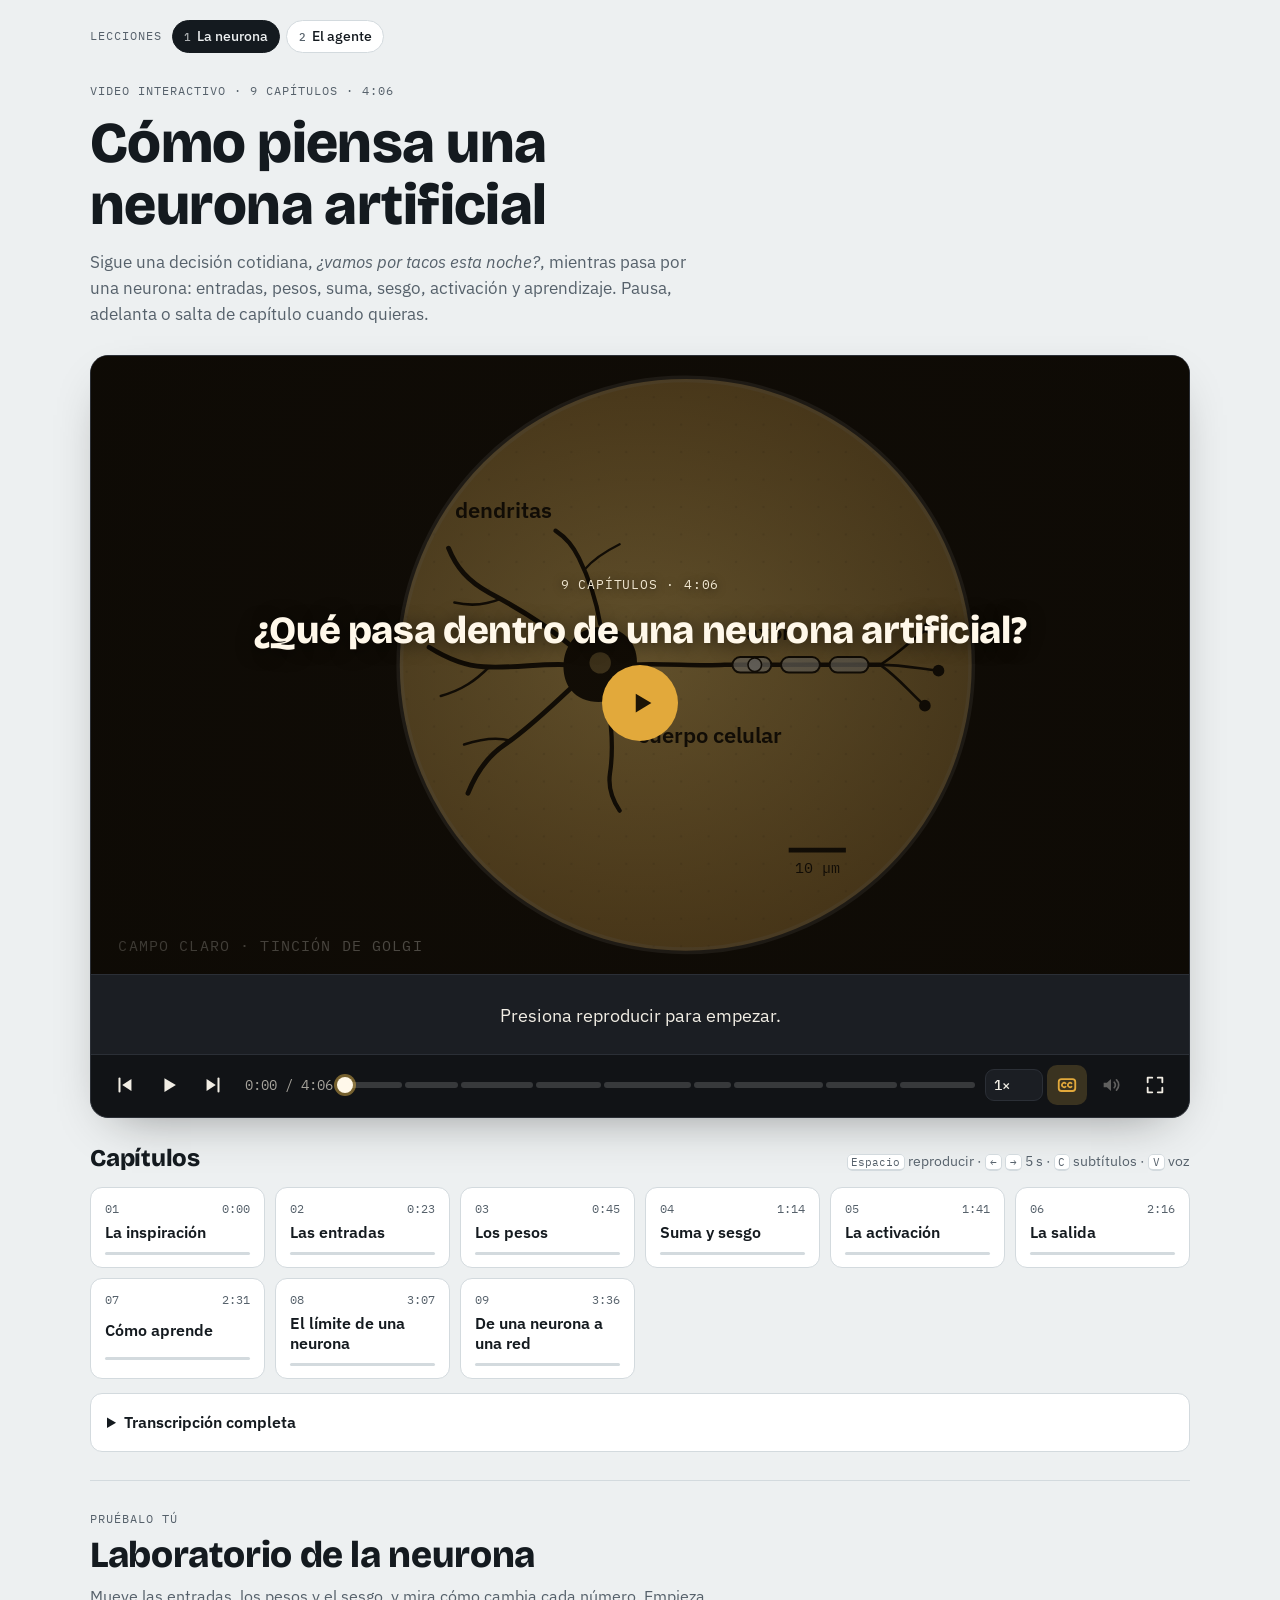
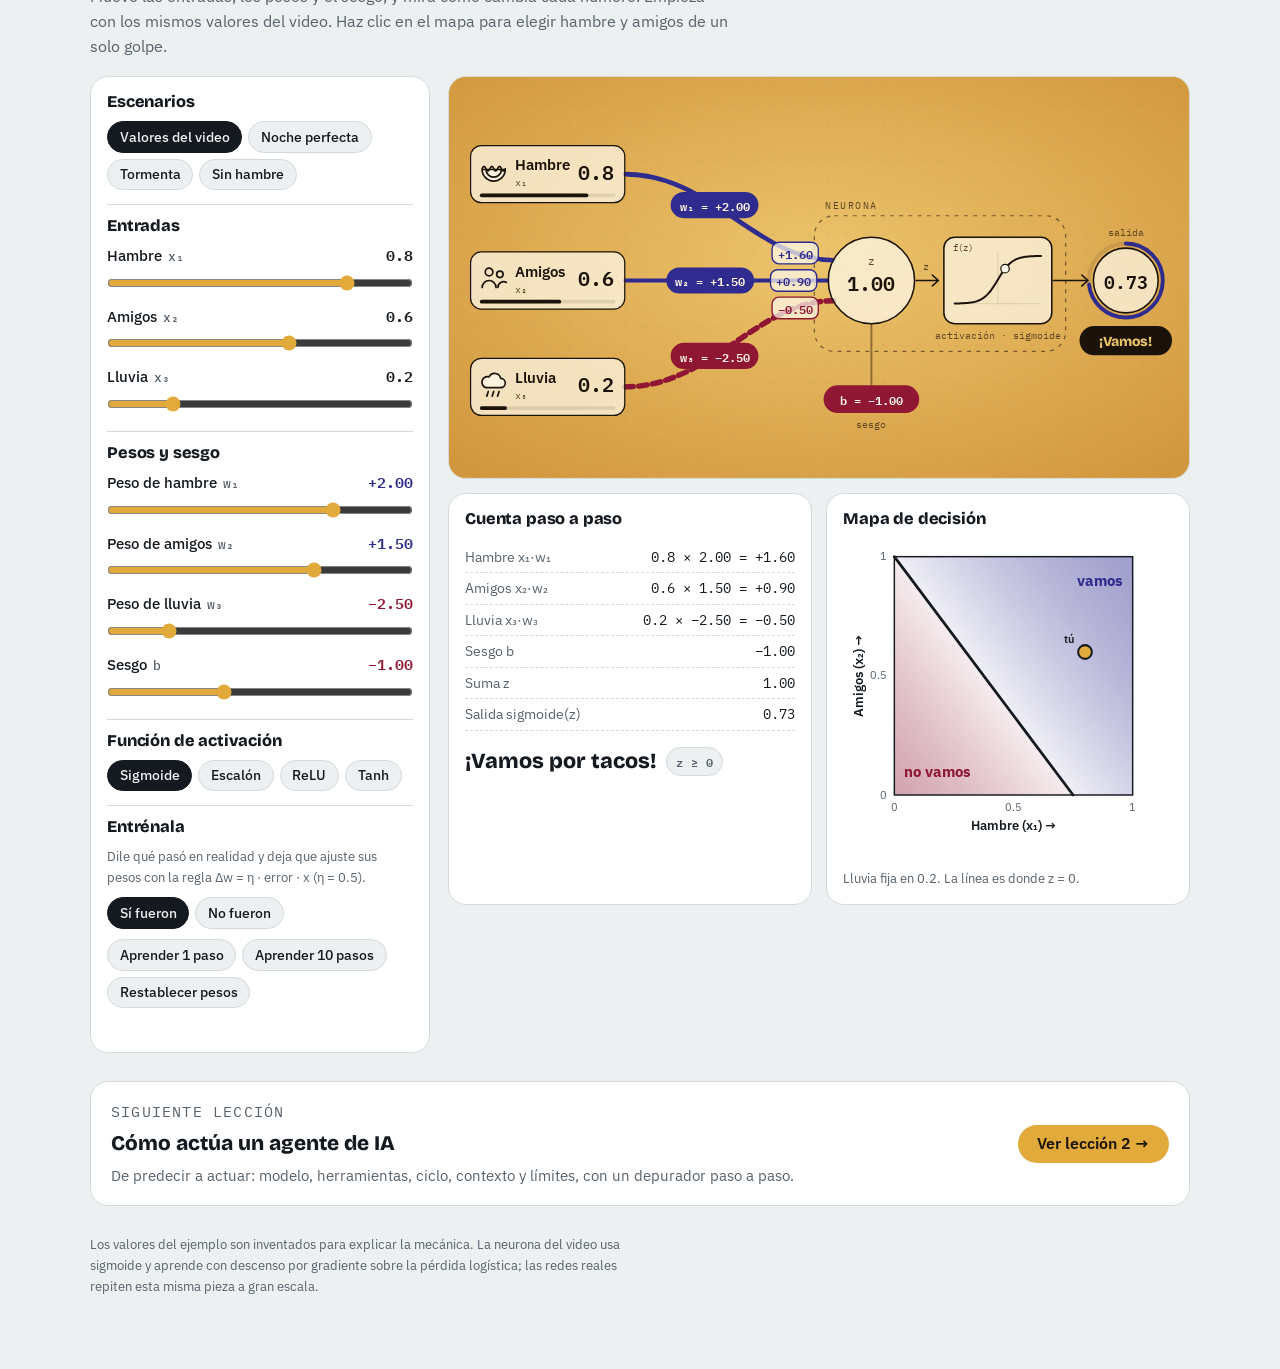
==== commit c6011f55: "Agrega la lección 2: cómo actúa un agente de IA - agentes/index.html: video interactivo de 9 capítul" ====
--- a/index.html
+++ b/index.html
@@ -63,7 +63,7 @@
 }
 *,*::before,*::after{box-sizing:border-box}
 body{background:var(--bg);color:var(--fg);font-family:var(--font-body);font-size:16px;line-height:1.55;padding-inline:16px;-webkit-font-smoothing:antialiased}
-.wrap{max-width:1100px;margin:0 auto;padding-block:28px 72px;display:grid;gap:28px}
+.wrap{max-width:1100px;margin:0 auto;padding-block:20px 72px;display:grid;gap:28px}
 h1,h2,h3{font-family:var(--font-display);text-wrap:balance;margin:0;line-height:1.08;letter-spacing:-.01em}
 p{margin:0}
 .eyebrow{font-family:var(--font-mono);font-size:.78rem;letter-spacing:.08em;text-transform:uppercase;color:var(--muted)}
@@ -188,6 +188,21 @@
 .learn-log{font-family:var(--font-mono);font-size:.82rem;color:var(--muted);min-height:1.4em}
 .map-box svg{display:block;width:100%;height:auto;touch-action:none;cursor:crosshair}
 footer.note{font-size:.84rem;color:var(--muted);max-width:70ch}
+/* ---------- Navegación del curso ---------- */
+.course{display:flex;flex-wrap:wrap;align-items:center;gap:8px 10px;font-size:.88rem}
+.course .lbl{font-family:var(--font-mono);font-size:.74rem;letter-spacing:.08em;text-transform:uppercase;color:var(--muted)}
+.course ol{list-style:none;margin:0;padding:0;display:flex;flex-wrap:wrap;gap:6px}
+.course a{display:inline-flex;align-items:center;gap:.45em;padding:.32em .8em;border-radius:999px;border:1px solid var(--line);background:var(--surface);color:var(--fg);text-decoration:none;font-weight:500}
+.course a:hover{border-color:var(--muted)}
+.course a .n{font-family:var(--font-mono);font-size:.8em;color:var(--muted)}
+.course a[aria-current="page"]{background:var(--fg);color:var(--bg);border-color:var(--fg)}
+.course a[aria-current="page"] .n{color:inherit;opacity:.7}
+.course a:focus-visible{outline:3px solid var(--focus);outline-offset:2px}
+.next-lesson{display:flex;flex-wrap:wrap;align-items:center;justify-content:space-between;gap:12px;background:var(--surface);border:1px solid var(--line);border-radius:var(--r-lg);padding:18px 20px}
+.next-lesson .t{display:grid;gap:4px}
+.next-lesson .t b{font-family:var(--font-display);font-size:1.3rem;font-weight:800}
+.next-lesson .t span{color:var(--muted);font-size:.94rem}
+
 @media (prefers-reduced-motion: reduce){ .tl-tip{transition:none} }
 </style>
 </head>
@@ -206,6 +221,14 @@
 </svg>
 
 <main class="wrap">
+  <nav class="course" aria-label="Lecciones del curso">
+    <span class="lbl">Lecciones</span>
+    <ol>
+      <li><a href="./" aria-current="page"><span class="n">1</span>La neurona</a></li>
+      <li><a href="agentes/"><span class="n">2</span>El agente</a></li>
+    </ol>
+  </nav>
+
   <header class="intro">
     <span class="eyebrow" id="eyebrow">Video interactivo · 9 capítulos</span>
     <h1>Cómo piensa una neurona artificial</h1>
@@ -233,6 +256,7 @@
           <div class="endcard-actions">
             <button class="btn btn-ghost" id="end-replay"><svg><use href="#i-replay"/></svg>Ver de nuevo</button>
             <a class="btn btn-primary" href="#laboratorio"><svg><use href="#i-down"/></svg>Ir al laboratorio</a>
+            <a class="btn btn-ghost" href="agentes/">Siguiente lección →</a>
           </div>
         </div>
       </div>
@@ -337,6 +361,11 @@
       </div>
     </div>
   </section>
+
+  <a class="next-lesson" href="agentes/" style="text-decoration:none;color:inherit">
+    <span class="t"><span class="eyebrow">Siguiente lección</span><b>Cómo actúa un agente de IA</b><span>De predecir a actuar: modelo, herramientas, ciclo, contexto y límites, con un depurador paso a paso.</span></span>
+    <span class="btn btn-primary">Ver lección 2 →</span>
+  </a>
 
   <footer class="note">Los valores del ejemplo son inventados para explicar la mecánica. La neurona del video usa sigmoide y aprende con descenso por gradiente sobre la pérdida logística; las redes reales repiten esta misma pieza a gran escala.</footer>
 </main>
@@ -1132,10 +1161,10 @@
       const bo = 1 - seg(lt, 16.4, 17.8);
       op(ST.bio, bo); op(ST.bioLabels, bo);
       op(ST.soma, seg(lt, 0, 0.8));
-      ST.dend.forEach((p, k) => { const u = seg(lt, 0.3 + k * 0.1, 1.5 + k * 0.1); at(p, 'stroke-dasharray', `${p._L.toFixed(1)} ${p._L.toFixed(1)}`); at(p, 'stroke-dashoffset', (p._L * (1 - u)).toFixed(1)); });
-      const ua = seg(lt, 1.0, 2.4); at(ST.axon, 'stroke-dasharray', `${ST.axon._L.toFixed(1)} ${ST.axon._L.toFixed(1)}`); at(ST.axon, 'stroke-dashoffset', (ST.axon._L * (1 - ua)).toFixed(1));
+      ST.dend.forEach((p, k) => { const u = seg(lt, 0.3 + k * 0.1, 1.5 + k * 0.1); at(p, 'stroke-dasharray', `${p._L.toFixed(1)} ${p._L.toFixed(1)}`); at(p, 'stroke-dashoffset', (p._L * (1 - u)).toFixed(1)); op(p, u > 0.005 ? 1 : 0); });
+      const ua = seg(lt, 1.0, 2.4); at(ST.axon, 'stroke-dasharray', `${ST.axon._L.toFixed(1)} ${ST.axon._L.toFixed(1)}`); at(ST.axon, 'stroke-dashoffset', (ST.axon._L * (1 - ua)).toFixed(1)); op(ST.axon, ua > 0.005 ? 1 : 0);
       ST.myelin.forEach((m, k) => op(m, seg(lt, 1.6 + k * 0.2, 2.0 + k * 0.2)));
-      ST.term.forEach(p => { const u = seg(lt, 2.2, 2.9); at(p, 'stroke-dasharray', `${p._L.toFixed(1)} ${p._L.toFixed(1)}`); at(p, 'stroke-dashoffset', (p._L * (1 - u)).toFixed(1)); });
+      ST.term.forEach(p => { const u = seg(lt, 2.2, 2.9); at(p, 'stroke-dasharray', `${p._L.toFixed(1)} ${p._L.toFixed(1)}`); at(p, 'stroke-dashoffset', (p._L * (1 - u)).toFixed(1)); op(p, u > 0.005 ? 1 : 0); });
       const fl = pulse(lt, 13.3, 14.9);
       ST.bulbs.forEach(b => { op(b, seg(lt, 2.7, 3.1)); at(b, 'r', (6 + 5 * fl).toFixed(2)); });
       op(ST.bLab.dend, seg(lt, 5.2, 6.0)); op(ST.bLab.soma, seg(lt, 7.4, 8.2)); op(ST.bLab.axon, seg(lt, 10.8, 11.6));
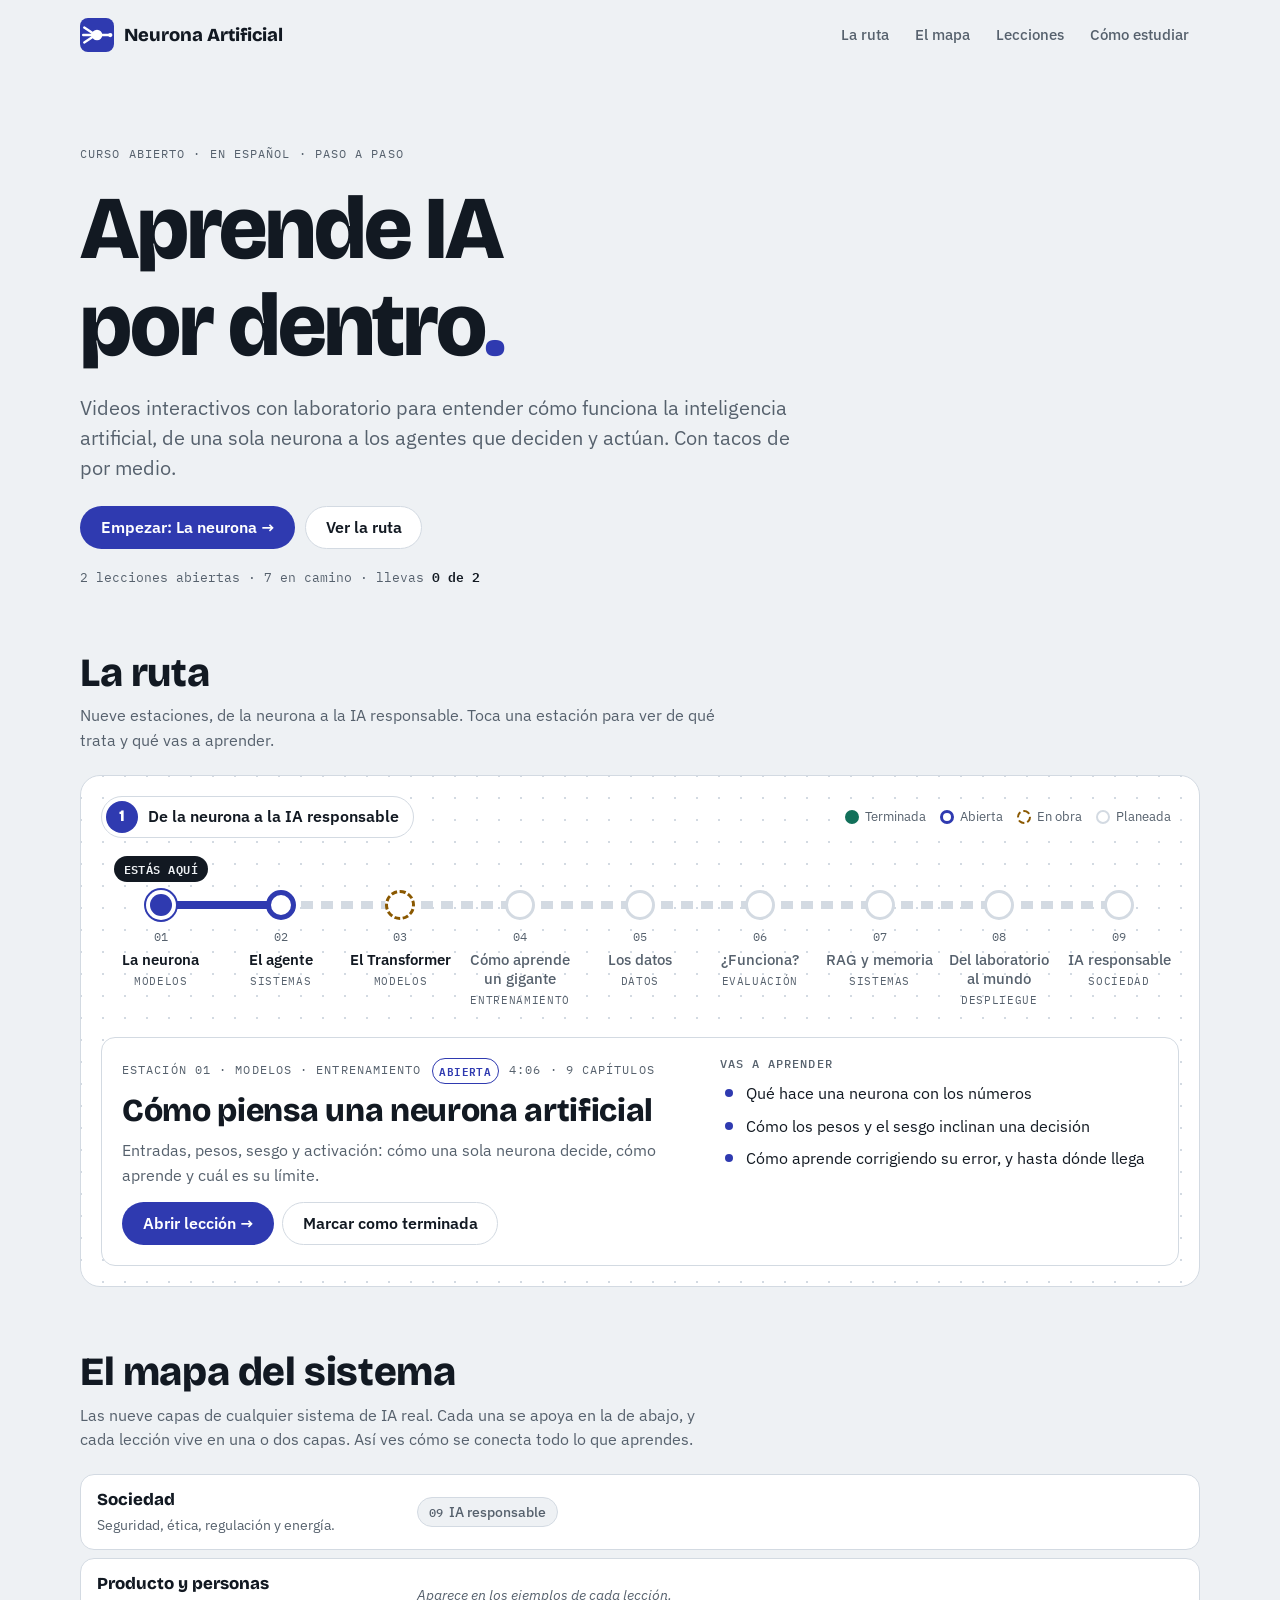
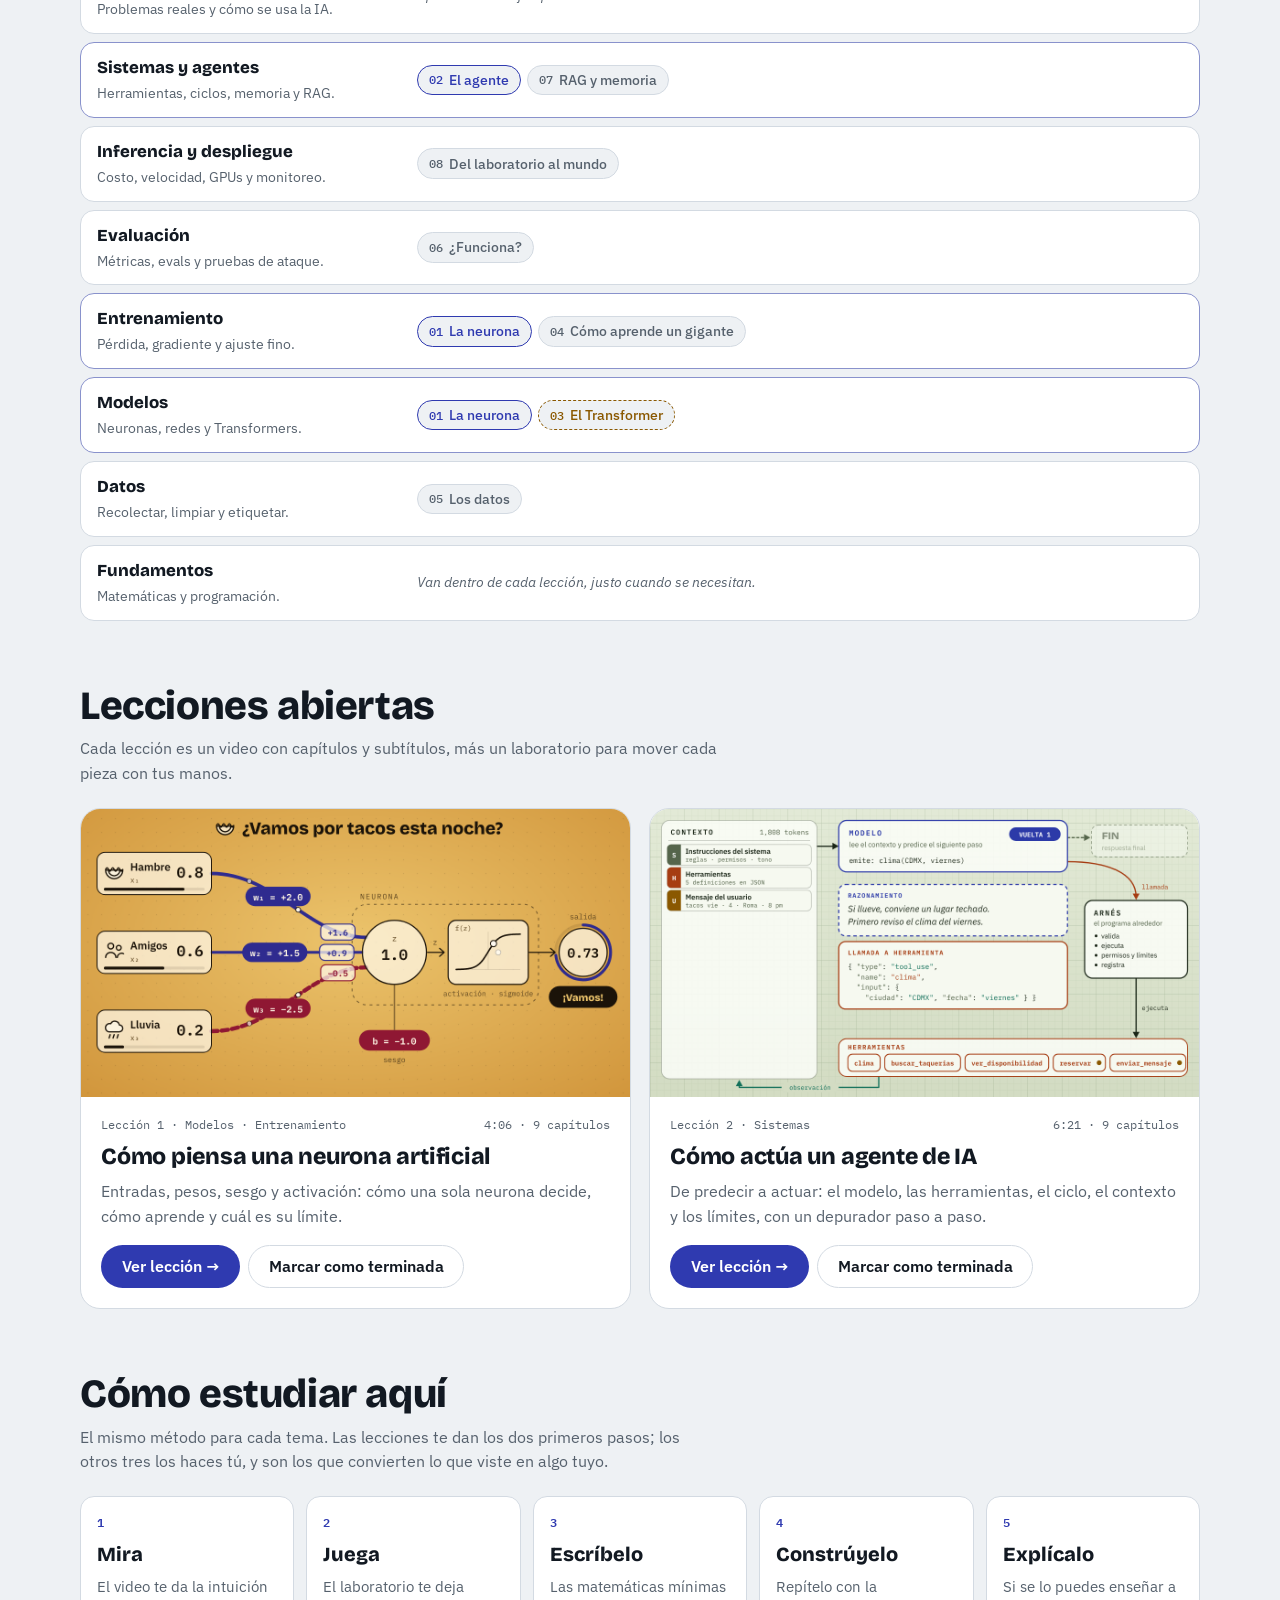
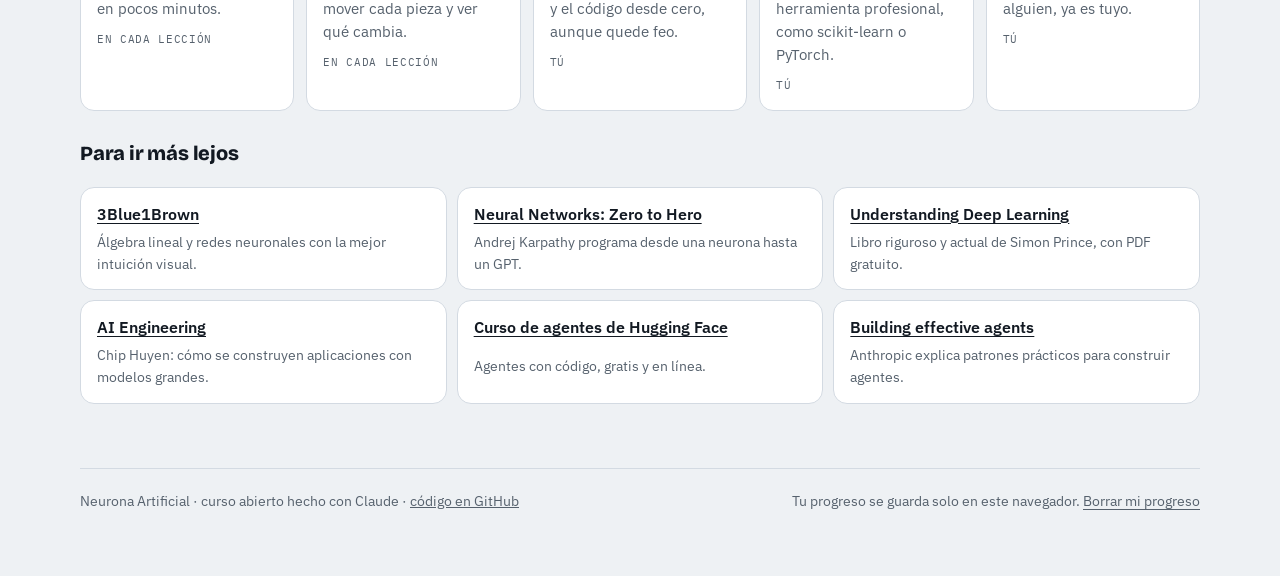
==== commit 224aec9b: "Agrega la portada del curso y mueve la lección 1 a /neurona/ - index.html: portada con la ruta de nu" ====
--- a/index.html
+++ b/index.html
@@ -3,1753 +3,521 @@
 <head>
 <meta charset="utf-8">
 <meta name="viewport" content="width=device-width, initial-scale=1, viewport-fit=cover">
-<meta name="description" content="Video interactivo de 4 minutos: sigue la decisión «¿vamos por tacos?» dentro de una neurona artificial y juega con sus pesos en el laboratorio.">
-<meta name="theme-color" content="#111316">
+<title>Neurona Artificial</title>
+<meta name="description" content="Curso abierto en español para entender la IA por dentro: videos interactivos con laboratorio, de una sola neurona a los agentes que deciden y actúan.">
+<meta name="theme-color" content="#121922">
 <meta property="og:type" content="website">
 <meta property="og:locale" content="es_MX">
 <meta property="og:site_name" content="Neurona Artificial">
-<meta property="og:title" content="Cómo piensa una neurona artificial">
-<meta property="og:description" content="Video interactivo de 4 minutos: sigue la decisión «¿vamos por tacos?» dentro de una neurona y juega con sus pesos en el laboratorio.">
+<meta property="og:title" content="Neurona Artificial: aprende IA por dentro">
+<meta property="og:description" content="Videos interactivos con laboratorio, de una sola neurona a los agentes que deciden y actúan. Una ruta de nueve estaciones, en español.">
 <meta property="og:url" content="https://jose2501106-ia.github.io/NeuronaArtificial/">
 <meta property="og:image" content="https://jose2501106-ia.github.io/NeuronaArtificial/preview.png">
 <meta property="og:image:width" content="1200">
 <meta property="og:image:height" content="630">
-<meta property="og:image:alt" content="Diagrama de una neurona artificial que decide si ir por tacos: entradas, pesos, suma, activación y salida 0.73">
+<meta property="og:image:alt" content="La ruta del curso Neurona Artificial: nueve estaciones, de la neurona a la IA responsable">
 <meta name="twitter:card" content="summary_large_image">
-<link rel="icon" href="data:image/svg+xml,%3Csvg xmlns='http://www.w3.org/2000/svg' viewBox='0 0 64 64'%3E%3Crect width='64' height='64' rx='14' fill='%23ecc46c'/%3E%3Cpath d='M9 17 L26 28 M7 32 H24 M9 47 L26 36 M42 32 H56' stroke='%231b1309' stroke-width='4.5' stroke-linecap='round'/%3E%3Ccircle cx='33' cy='32' r='10' fill='%231b1309'/%3E%3Ccircle cx='57' cy='32' r='4' fill='%231b1309'/%3E%3C/svg%3E">
-<style>:root{color-scheme:light;padding-top:env(safe-area-inset-top,0px);padding-bottom:env(safe-area-inset-bottom,0px)}body{margin:0}img{max-width:100%}[hidden]{display:none!important}</style>
-<title>Cómo piensa una neurona artificial</title>
+<link rel="icon" href="data:image/svg+xml,%3Csvg xmlns='http://www.w3.org/2000/svg' viewBox='0 0 64 64'%3E%3Crect width='64' height='64' rx='14' fill='%232f3ab0'/%3E%3Cpath d='M8 18 L25 29 M6 32 H23 M8 46 L25 35 M41 32 H56' stroke='%23ffffff' stroke-width='4.5' stroke-linecap='round'/%3E%3Ccircle cx='32' cy='32' r='10' fill='%23ffffff'/%3E%3Ccircle cx='57' cy='32' r='4' fill='%23ffffff'/%3E%3C/svg%3E">
 <link rel="preconnect" href="https://fonts.googleapis.com">
 <link rel="preconnect" href="https://fonts.gstatic.com" crossorigin>
 <link rel="stylesheet" href="https://fonts.googleapis.com/css2?family=Bricolage+Grotesque:opsz,wght@12..96,600;12..96,800&family=IBM+Plex+Mono:wght@400;500;600&family=IBM+Plex+Sans:wght@400;500;600&display=swap">
 <style>
-/* Layout: una columna — encabezado, reproductor (escenario + subtítulos + controles), capítulos y transcripción; abajo el laboratorio en dos columnas.
-   Escenario: campo claro = tinción de Golgi (tinta sobre ámbar); campo oscuro = fluorescencia. */
+/* Layout: portada del curso. Encabezado; héroe; la ruta tipo línea de metro como protagonista (horizontal en escritorio,
+   vertical en teléfono) con la ficha de la estación elegida; el sistema por capas; lecciones abiertas; método y recursos; pie. */
 :root{
-  --bg:#edf0f1; --surface:#ffffff; --fg:#141a1f; --muted:#56616b; --line:#d3dade;
-  --accent:#e2a93b; --accent-ink:#1c1406; --focus:#2f2b8f;
-  --pos:#2f2b8f; --neg:#8f1733;
-  --scr-bg:#ecc46c; --scr-bg2:#cf9238; --scr-surround:#17110a; --scr-ink:#1b1309; --scr-muted:#5f4722;
-  --scr-wire:#8a6a35; --scr-pos:#2f2b8f; --scr-neg:#8f1733; --scr-sig:#fffaf0; --scr-sig-ring:#1b1309;
-  --scr-pill-ink:#fff7e6; --scr-panel:rgba(255,248,230,.58); --scr-panel-line:rgba(27,19,9,.32); --scr-grid:rgba(27,19,9,.10);
-  --scr-glow:0; --scr-fill:rgba(255,250,236,.72); --scr-solid:#f6e6bf;
-  --player:#111316; --player-2:#1b1e23; --player-fg:#f1ede4; --player-muted:#a6a39b; --player-line:#2b2f36;
+  --bg:#eef1f4; --surface:#ffffff; --fg:#121922; --muted:#56616d; --line:#d3dae2; --tint:#e5eaf0;
+  --route:#2f3ab0; --route-ink:#ffffff; --ok:#12705a; --ok-ink:#ffffff; --warn:#8a5800; --focus:#a63c12;
   --font-display:"Bricolage Grotesque", ui-sans-serif, system-ui, -apple-system, "Segoe UI", sans-serif;
   --font-body:"IBM Plex Sans", ui-sans-serif, system-ui, -apple-system, "Segoe UI", sans-serif;
   --font-mono:"IBM Plex Mono", ui-monospace, "SF Mono", Menlo, Consolas, monospace;
-  --r-lg:18px; --r-md:12px; --r-sm:8px;
+  --r-lg:20px; --r-md:14px;
+  color-scheme:light;
 }
 @media (prefers-color-scheme: dark){
   :root:not([data-theme="light"]){
-    --bg:#0c0f12; --surface:#151a1f; --fg:#e8ecef; --muted:#9aa5ae; --line:#27313a;
-    --accent:#f2c14e; --accent-ink:#17110a; --focus:#8fd8ff; --pos:#3fd8c2; --neg:#ff7a52;
-    --scr-bg:#0b0f12; --scr-bg2:#040506; --scr-surround:#000000; --scr-ink:#f4e6c4; --scr-muted:#a3967a;
-    --scr-wire:#4a4f55; --scr-pos:#3fd8c2; --scr-neg:#ff7a52; --scr-sig:#fff1b8; --scr-sig-ring:#fff1b8;
-    --scr-pill-ink:#061012; --scr-panel:rgba(18,24,29,.82); --scr-panel-line:rgba(244,230,196,.22); --scr-grid:rgba(244,230,196,.06);
-    --scr-glow:1; --scr-fill:rgba(20,27,32,.9); --scr-solid:#141b20;
-    --player:#0f1215; --player-2:#181c21; --player-line:#262b31;
+    --bg:#0b0f14; --surface:#131920; --fg:#e7edf3; --muted:#98a4b1; --line:#2a3440; --tint:#1b232c;
+    --route:#8f9eff; --route-ink:#0b0f2a; --ok:#7fe3c6; --ok-ink:#06231c; --warn:#ffcf5a; --focus:#ffb38a;
     color-scheme:dark;
   }
 }
 :root[data-theme="dark"]{
-  --bg:#0c0f12; --surface:#151a1f; --fg:#e8ecef; --muted:#9aa5ae; --line:#27313a;
-  --accent:#f2c14e; --accent-ink:#17110a; --focus:#8fd8ff; --pos:#3fd8c2; --neg:#ff7a52;
-  --scr-bg:#0b0f12; --scr-bg2:#040506; --scr-surround:#000000; --scr-ink:#f4e6c4; --scr-muted:#a3967a;
-  --scr-wire:#4a4f55; --scr-pos:#3fd8c2; --scr-neg:#ff7a52; --scr-sig:#fff1b8; --scr-sig-ring:#fff1b8;
-  --scr-pill-ink:#061012; --scr-panel:rgba(18,24,29,.82); --scr-panel-line:rgba(244,230,196,.22); --scr-grid:rgba(244,230,196,.06);
-  --scr-glow:1; --scr-fill:rgba(20,27,32,.9); --scr-solid:#141b20;
-  --player:#0f1215; --player-2:#181c21; --player-line:#262b31;
+  --bg:#0b0f14; --surface:#131920; --fg:#e7edf3; --muted:#98a4b1; --line:#2a3440; --tint:#1b232c;
+  --route:#8f9eff; --route-ink:#0b0f2a; --ok:#7fe3c6; --ok-ink:#06231c; --warn:#ffcf5a; --focus:#ffb38a;
   color-scheme:dark;
 }
 *,*::before,*::after{box-sizing:border-box}
-body{background:var(--bg);color:var(--fg);font-family:var(--font-body);font-size:16px;line-height:1.55;padding-inline:16px;-webkit-font-smoothing:antialiased}
-.wrap{max-width:1100px;margin:0 auto;padding-block:20px 72px;display:grid;gap:28px}
-h1,h2,h3{font-family:var(--font-display);text-wrap:balance;margin:0;line-height:1.08;letter-spacing:-.01em}
+html{scroll-behavior:smooth}
+@media (prefers-reduced-motion: reduce){ html{scroll-behavior:auto} }
+body{margin:0;background:var(--bg);color:var(--fg);font-family:var(--font-body);font-size:16px;line-height:1.55;-webkit-font-smoothing:antialiased;padding-inline:16px;padding-top:env(safe-area-inset-top,0px);padding-bottom:env(safe-area-inset-bottom,0px)}
+img{max-width:100%;height:auto;display:block}
+[hidden]{display:none!important}
+h1,h2,h3,h4{font-family:var(--font-display);margin:0;line-height:1.08;letter-spacing:-.01em;text-wrap:balance}
 p{margin:0}
-.eyebrow{font-family:var(--font-mono);font-size:.78rem;letter-spacing:.08em;text-transform:uppercase;color:var(--muted)}
-header.intro{display:grid;gap:12px;max-width:760px}
-header.intro h1{font-size:clamp(2.1rem,5vw,3.6rem);font-weight:800}
-header.intro p.lede{color:var(--muted);font-size:1.06rem;max-width:62ch}
-kbd{font-family:var(--font-mono);font-size:.8em;border:1px solid var(--line);border-bottom-width:2px;border-radius:5px;padding:0 .35em;background:var(--surface)}
-
-/* ---------- Reproductor ---------- */
-.player{background:var(--player);color:var(--player-fg);border-radius:var(--r-lg);overflow:hidden;border:1px solid var(--player-line);box-shadow:0 18px 50px -24px rgba(0,0,0,.45);outline:none}
-.player:focus-visible{box-shadow:0 0 0 3px var(--focus)}
-.stage-wrap{position:relative;aspect-ratio:16/9;max-width:100%;background:var(--scr-surround)}
-.stage-wrap > #stage{position:absolute;inset:0;width:100%;height:100%;display:block}
-#stage text{font-family:var(--font-body)}
-#stage .mono,#lab-svg .mono{font-family:var(--font-mono);font-variant-numeric:tabular-nums}
-#stage .disp,#lab-svg .disp{font-family:var(--font-display)}
-.poster,.endcard{position:absolute;inset:0;display:grid;place-items:center;padding:16px;background:radial-gradient(circle at 50% 50%,rgba(12,9,4,.62),rgba(12,9,4,.82))}
-.poster-inner,.endcard-inner{display:grid;justify-items:center;gap:14px;text-align:center}
-.poster h2{font-size:clamp(1.3rem,3.6vw,2.4rem);font-weight:800;color:#fff8ea;text-shadow:0 2px 18px rgba(0,0,0,.6)}
-.poster p,.endcard p{color:#f0e6d0;font-family:var(--font-mono);font-size:.82rem;letter-spacing:.06em;text-transform:uppercase;text-shadow:0 1px 8px rgba(0,0,0,.6)}
-.poster-actions,.endcard-actions{display:flex;flex-wrap:wrap;gap:10px;justify-content:center}
-.btn{appearance:none;border:0;border-radius:999px;padding:.72em 1.25em;font:600 .98rem/1 var(--font-body);cursor:pointer;display:inline-flex;align-items:center;gap:.55em;text-decoration:none}
-.btn svg{width:1.1em;height:1.1em}
-.btn-primary{background:var(--accent);color:var(--accent-ink)}
-.btn-primary:hover{filter:brightness(1.06)}
-.btn-ghost{background:rgba(255,248,234,.14);color:#fff8ea;box-shadow:inset 0 0 0 1px rgba(255,248,234,.35);backdrop-filter:blur(4px)}
-.btn-ghost:hover{background:rgba(255,248,234,.22)}
-.btn:focus-visible,.ctl:focus-visible,.chap:focus-visible,.seg-btn:focus-visible,.timeline:focus-visible{outline:3px solid var(--focus);outline-offset:2px}
-.big-play{width:76px;height:76px;border-radius:50%;padding:0;justify-content:center;font-size:0}
-.big-play svg{width:30px;height:30px;margin-left:4px}
-
-.caption{min-height:4.4em;padding:12px 20px 10px;display:grid;place-items:center;text-align:center;font-size:clamp(.98rem,1.7vw,1.14rem);line-height:1.45;background:var(--player-2);border-top:1px solid var(--player-line)}
-.caption .cue{max-width:64ch;text-wrap:pretty}
-.caption .cue b{color:var(--accent);font-weight:600}
-.caption.off{display:none}
-
-.controls{display:flex;flex-wrap:wrap;align-items:center;gap:6px 10px;padding:10px 14px 12px;border-top:1px solid var(--player-line)}
-.ctl{appearance:none;background:transparent;border:0;color:var(--player-fg);width:40px;height:40px;border-radius:10px;display:grid;place-items:center;cursor:pointer;flex:none}
-.ctl:hover{background:rgba(255,255,255,.08)}
-.ctl svg{width:22px;height:22px}
-.ctl[aria-pressed="true"]{background:rgba(242,193,78,.18);color:var(--accent)}
-.ctl[disabled]{opacity:.35;cursor:not-allowed}
-.time{font-family:var(--font-mono);font-variant-numeric:tabular-nums;font-size:.86rem;color:var(--player-muted);white-space:nowrap;min-width:92px;text-align:center}
-.speed{appearance:none;background:var(--player-2);color:var(--player-fg);border:1px solid var(--player-line);border-radius:9px;font:500 .85rem var(--font-mono);padding:.45em .6em;cursor:pointer}
-.timeline{position:relative;flex:1 1 220px;height:34px;cursor:pointer;touch-action:none;min-width:0}
-.tl-segs{position:absolute;left:0;right:0;top:50%;height:6px;transform:translateY(-50%);display:flex;gap:3px}
-.tl-seg{position:relative;height:100%;background:rgba(255,255,255,.16);border-radius:3px;overflow:hidden}
-.tl-seg i{position:absolute;inset:0;width:0;background:var(--accent);border-radius:3px}
-.timeline:hover .tl-segs{height:9px}
-.tl-thumb{position:absolute;top:50%;width:16px;height:16px;border-radius:50%;background:#fff8ea;transform:translate(-50%,-50%);box-shadow:0 0 0 3px rgba(242,193,78,.45);pointer-events:none}
-.tl-tip{position:absolute;bottom:34px;transform:translateX(-50%);background:#000;color:#fff;font:500 .78rem var(--font-body);padding:.35em .6em;border-radius:6px;white-space:nowrap;pointer-events:none;opacity:0;transition:opacity .12s}
-.timeline:hover .tl-tip{opacity:1}
-.ctl-group{display:flex;align-items:center;gap:4px}
-.spacer{flex:1 1 0}
-.rotate-hint{display:none;font-size:.85rem;color:var(--muted);text-align:center;margin-top:-16px}
-@media (max-width:640px){
-  .controls{padding:8px 8px 10px}
-  .timeline{order:-1;flex-basis:100%}
-  .time{min-width:0;font-size:.8rem}
-  .ctl{width:36px;height:36px}
-  .caption{min-height:6.2em;padding:10px 14px}
-}
-@media (max-width:640px) and (orientation:portrait){ .rotate-hint{display:block} }
-.player:fullscreen{display:flex;flex-direction:column;border-radius:0;width:100vw;height:100vh}
-.player:fullscreen .stage-wrap{flex:1;aspect-ratio:auto}
-.player:fullscreen #stage{object-fit:contain}
-
-/* ---------- Capítulos y transcripción ---------- */
-.below{display:grid;gap:14px}
-.section-head{display:flex;flex-wrap:wrap;align-items:baseline;justify-content:space-between;gap:8px}
-.section-head h2{font-size:1.5rem;font-weight:800}
-.chapters{display:grid;grid-template-columns:repeat(auto-fill,minmax(min(100%,160px),1fr));gap:10px}
-.chap{appearance:none;text-align:left;background:var(--surface);border:1px solid var(--line);border-radius:var(--r-md);padding:12px 14px;color:var(--fg);cursor:pointer;display:grid;gap:4px;font:inherit;min-width:0}
-.chap:hover{border-color:var(--muted)}
-.chap .n{font-family:var(--font-mono);font-size:.74rem;color:var(--muted);display:flex;justify-content:space-between;gap:8px;font-variant-numeric:tabular-nums}
-.chap .t{font-weight:600;line-height:1.25}
-.chap .bar{height:3px;border-radius:2px;background:var(--line);overflow:hidden;margin-top:6px}
-.chap .bar i{display:block;height:100%;width:0;background:var(--accent)}
-.chap[aria-current="true"]{border-color:var(--accent);box-shadow:inset 0 0 0 1px var(--accent)}
-details.transcript{background:var(--surface);border:1px solid var(--line);border-radius:var(--r-md);padding:4px 16px}
-details.transcript summary{cursor:pointer;padding:12px 0;font-weight:600}
-.tr-list{list-style:none;margin:0 0 14px;padding:0;display:grid;gap:2px;max-height:420px;overflow:auto}
-.tr-list li button{appearance:none;background:none;border:0;text-align:left;width:100%;display:grid;grid-template-columns:52px 1fr;gap:10px;padding:7px 8px;border-radius:8px;color:var(--fg);font:inherit;cursor:pointer}
-.tr-list li button:hover{background:var(--bg)}
-.tr-list li button.now{background:color-mix(in srgb,var(--accent) 18%,transparent)}
-.tr-list .ts{font-family:var(--font-mono);font-size:.8rem;color:var(--muted);padding-top:2px;font-variant-numeric:tabular-nums}
-.tr-list h4{grid-column:1/-1;margin:12px 8px 2px;font:600 .78rem var(--font-mono);letter-spacing:.06em;text-transform:uppercase;color:var(--muted)}
-.keys{font-size:.86rem;color:var(--muted)}
-
-/* ---------- Laboratorio ---------- */
-.lab{display:grid;gap:18px;padding-top:8px;border-top:1px solid var(--line)}
-.lab-intro{display:grid;gap:8px;max-width:760px;padding-top:20px}
-.lab-intro h2{font-size:clamp(1.6rem,3.4vw,2.3rem);font-weight:800}
-.lab-intro p{color:var(--muted);max-width:64ch}
-.lab-grid{display:grid;grid-template-columns:minmax(0,340px) minmax(0,1fr);gap:18px;align-items:start}
-@media (max-width:880px){ .lab-grid{grid-template-columns:minmax(0,1fr)} .lab-visual{order:-1} }
-.panel{background:var(--surface);border:1px solid var(--line);border-radius:var(--r-lg);padding:16px;display:grid;gap:14px;min-width:0;align-content:start}
-.panel h3{font-size:1.02rem;font-weight:800;font-family:var(--font-display)}
-.ctl-block{display:grid;gap:10px}
-.ctl-block+.ctl-block{padding-top:12px;border-top:1px solid var(--line)}
-.slider{display:grid;grid-template-columns:1fr auto;gap:2px 10px;align-items:center}
-.slider label{font-size:.92rem;font-weight:500;display:flex;gap:6px;align-items:baseline}
-.slider label .sym{font-family:var(--font-mono);font-size:.82rem;color:var(--muted)}
-.slider output{font-family:var(--font-mono);font-variant-numeric:tabular-nums;font-size:.92rem;font-weight:600;min-width:4.2ch;text-align:right}
-.slider input{grid-column:1/-1;width:100%;accent-color:var(--accent);margin:0;height:26px}
-.slider output.pos{color:var(--pos)} .slider output.neg{color:var(--neg)}
-.seg{display:flex;flex-wrap:wrap;gap:6px}
-.seg-btn{appearance:none;border:1px solid var(--line);background:var(--bg);color:var(--fg);border-radius:999px;padding:.42em .85em;font:500 .86rem var(--font-body);cursor:pointer}
-.seg-btn[aria-pressed="true"]{background:var(--fg);color:var(--bg);border-color:var(--fg)}
-.seg-btn:disabled{opacity:.45;cursor:not-allowed}
-.hint{font-size:.84rem;color:var(--muted)}
-.lab-visual{display:grid;gap:14px;min-width:0}
-.lab-screen{border-radius:var(--r-lg);overflow:hidden;border:1px solid var(--line);background:var(--scr-bg)}
-.lab-screen svg{display:block;width:100%;height:auto}
-.lab-row{display:grid;grid-template-columns:minmax(0,1fr) minmax(0,1fr);gap:14px}
-@media (max-width:560px){ .lab-row{grid-template-columns:minmax(0,1fr)} }
-.readout{font-family:var(--font-mono);font-size:.9rem;line-height:1.7;font-variant-numeric:tabular-nums;overflow-x:auto}
-.readout .row{display:flex;justify-content:space-between;gap:12px;border-bottom:1px dashed var(--line);padding:3px 0}
-.readout .row span:first-child{color:var(--muted);font-family:var(--font-body)}
-.verdict{display:flex;align-items:center;gap:10px;font-family:var(--font-display);font-weight:800;font-size:1.35rem}
-.verdict .pill{font:600 .78rem var(--font-mono);letter-spacing:.04em;padding:.3em .7em;border-radius:999px;background:var(--bg);border:1px solid var(--line);color:var(--muted)}
-.learn-log{font-family:var(--font-mono);font-size:.82rem;color:var(--muted);min-height:1.4em}
-.map-box svg{display:block;width:100%;height:auto;touch-action:none;cursor:crosshair}
-footer.note{font-size:.84rem;color:var(--muted);max-width:70ch}
-/* ---------- Navegación del curso ---------- */
-.course{display:flex;flex-wrap:wrap;align-items:center;gap:8px 10px;font-size:.88rem}
-.course .lbl{font-family:var(--font-mono);font-size:.74rem;letter-spacing:.08em;text-transform:uppercase;color:var(--muted)}
-.course ol{list-style:none;margin:0;padding:0;display:flex;flex-wrap:wrap;gap:6px}
-.course a{display:inline-flex;align-items:center;gap:.45em;padding:.32em .8em;border-radius:999px;border:1px solid var(--line);background:var(--surface);color:var(--fg);text-decoration:none;font-weight:500}
-.course a:hover{border-color:var(--muted)}
-.course a .n{font-family:var(--font-mono);font-size:.8em;color:var(--muted)}
-.course a[aria-current="page"]{background:var(--fg);color:var(--bg);border-color:var(--fg)}
-.course a[aria-current="page"] .n{color:inherit;opacity:.7}
-.course a:focus-visible{outline:3px solid var(--focus);outline-offset:2px}
-.next-lesson{display:flex;flex-wrap:wrap;align-items:center;justify-content:space-between;gap:12px;background:var(--surface);border:1px solid var(--line);border-radius:var(--r-lg);padding:18px 20px}
-.next-lesson .t{display:grid;gap:4px}
-.next-lesson .t b{font-family:var(--font-display);font-size:1.3rem;font-weight:800}
-.next-lesson .t span{color:var(--muted);font-size:.94rem}
-
-@media (prefers-reduced-motion: reduce){ .tl-tip{transition:none} }
+a{color:inherit}
+:focus-visible{outline:3px solid var(--focus);outline-offset:3px}
+.wrap{max-width:1120px;margin:0 auto;padding-block:18px 64px;display:grid;gap:64px}
+.eyebrow{font-family:var(--font-mono);font-size:.76rem;letter-spacing:.09em;text-transform:uppercase;color:var(--muted)}
+
+/* encabezado */
+.top{display:flex;flex-wrap:wrap;align-items:center;justify-content:space-between;gap:12px}
+.brand{display:inline-flex;align-items:center;gap:10px;text-decoration:none;font-family:var(--font-display);font-weight:800;font-size:1.15rem}
+.brand svg{width:34px;height:34px;flex:none}
+.topnav{display:flex;flex-wrap:wrap;gap:4px}
+.topnav a{text-decoration:none;font-size:.92rem;font-weight:500;padding:.4em .75em;border-radius:999px;color:var(--muted)}
+.topnav a:hover{color:var(--fg);background:var(--tint)}
+
+/* héroe */
+.hero{display:grid;gap:18px;max-width:820px;padding-top:28px}
+.hero h1{font-size:clamp(2.7rem,7.4vw,5.6rem);font-weight:800;letter-spacing:-.025em}
+.hero h1 .period{color:var(--route)}
+.hero .lede{font-size:clamp(1.05rem,1.8vw,1.22rem);color:var(--muted);max-width:60ch}
+.cta-row{display:flex;flex-wrap:wrap;gap:10px;align-items:center;padding-top:4px}
+.btn{appearance:none;display:inline-flex;align-items:center;gap:.5em;border-radius:999px;padding:.78em 1.25em;font:600 .98rem/1.1 var(--font-body);text-decoration:none;cursor:pointer;border:1px solid var(--line);background:var(--surface);color:var(--fg)}
+.btn:hover{border-color:var(--muted)}
+.btn.primary{background:var(--route);color:var(--route-ink);border-color:transparent}
+.btn.primary:hover{filter:brightness(1.08)}
+.btn[aria-pressed="true"]{background:var(--ok);color:var(--ok-ink);border-color:transparent}
+.progress-line{font-family:var(--font-mono);font-size:.84rem;color:var(--muted);font-variant-numeric:tabular-nums}
+.progress-line b{color:var(--fg);font-weight:600}
+
+/* encabezados de sección */
+.sec-head{display:grid;gap:8px;max-width:760px}
+.sec-head h2{font-size:clamp(1.7rem,3.6vw,2.5rem);font-weight:800}
+.sec-head p{color:var(--muted);max-width:64ch}
+section{display:grid;gap:22px}
+
+/* la ruta */
+.map{background:var(--surface);border:1px solid var(--line);border-radius:var(--r-lg);padding:20px;display:grid;gap:18px;
+  background-image:radial-gradient(circle,var(--line) 1px,transparent 1.3px);background-size:22px 22px;background-position:11px 11px}
+.map-top{display:flex;flex-wrap:wrap;align-items:center;justify-content:space-between;gap:10px 18px}
+.line-pill{display:inline-flex;align-items:center;gap:10px;background:var(--surface);border:1px solid var(--line);border-radius:999px;padding:4px 14px 4px 4px;font-weight:600}
+.line-pill b{display:grid;place-items:center;width:32px;height:32px;border-radius:50%;background:var(--route);color:var(--route-ink);font-family:var(--font-display);font-weight:800}
+.legend{display:flex;flex-wrap:wrap;gap:6px 14px;font-size:.84rem;color:var(--muted);background:var(--surface);border-radius:999px;padding:4px 8px}
+.legend span{display:inline-flex;align-items:center;gap:6px}
+.legend i{display:inline-block;width:14px;height:14px;border-radius:50%;background:var(--surface);border:3px solid var(--route)}
+.legend i.done{background:var(--ok);border-color:var(--ok)}
+.legend i.obra{border:2.5px dashed var(--warn)}
+.legend i.plan{border:2.5px solid var(--line)}
+.route-box{position:relative;overflow:visible}
+.route{list-style:none;margin:0;padding:0;display:grid;grid-template-columns:repeat(9,minmax(0,1fr));position:relative;z-index:1}
+.track{position:absolute;z-index:0;border-radius:5px;background:repeating-linear-gradient(90deg,var(--line) 0 12px,transparent 12px 20px)}
+.track.v{background:repeating-linear-gradient(180deg,var(--line) 0 12px,transparent 12px 20px)}
+.track .solid{position:absolute;left:0;top:0;border-radius:5px;background:var(--route)}
+.train{position:absolute;z-index:3;width:22px;height:22px;border-radius:50%;background:var(--route);box-shadow:0 0 0 4px var(--surface),0 0 0 6px var(--route);transform:translate(-50%,-50%);pointer-events:none}
+.train.go{transition:left 1.4s cubic-bezier(.65,0,.35,1),top 1.4s cubic-bezier(.65,0,.35,1)}
+.st{display:flex;min-width:0}
+.st button{appearance:none;background:none;border:0;color:inherit;font:inherit;cursor:pointer;width:100%;min-width:0;display:flex;flex-direction:column;align-items:center;text-align:center;gap:8px;padding:0 4px 10px;border-radius:14px}
+.st button:hover .ttl{text-decoration:underline;text-underline-offset:3px}
+.st.sel button{background:var(--tint)}
+.here{height:26px;display:inline-flex;align-items:center;padding:0 10px;border-radius:999px;background:var(--fg);color:var(--bg);font:600 .72rem var(--font-mono);letter-spacing:.04em;text-transform:uppercase;white-space:nowrap;visibility:hidden}
+.st.is-here .here{visibility:visible}
+.dot{width:30px;height:30px;flex:none;border-radius:50%;background:var(--surface);border:5px solid var(--route);display:grid;place-items:center;position:relative;z-index:2}
+.st.done .dot{background:var(--ok);border-color:var(--ok)}
+.st.done .dot::after{content:"";width:9px;height:5px;border-left:2.5px solid var(--ok-ink);border-bottom:2.5px solid var(--ok-ink);transform:translateY(-1px) rotate(-45deg)}
+.st.obra .dot{border:3px dashed var(--warn)}
+.st.plan .dot{border:3px solid var(--line)}
+.num{font-family:var(--font-mono);font-size:.74rem;color:var(--muted);font-variant-numeric:tabular-nums}
+.ttl{font-weight:600;font-size:.95rem;line-height:1.25;overflow-wrap:anywhere}
+.st.plan .ttl{color:var(--muted);font-weight:500}
+.tag{font-family:var(--font-mono);font-size:.68rem;letter-spacing:.06em;text-transform:uppercase;color:var(--muted)}
+.state{font:600 .7rem var(--font-mono);letter-spacing:.04em;text-transform:uppercase;padding:.2em .6em;border-radius:999px;border:1px solid currentColor;white-space:nowrap}
+.state.open{color:var(--route)} .state.done{color:var(--ok)} .state.obra{color:var(--warn)} .state.plan{color:var(--muted)}
+@media (max-width:860px){
+  .route{grid-template-columns:minmax(0,1fr)}
+  .st button{flex-direction:row;align-items:center;text-align:left;gap:14px;padding:10px 10px 10px 4px}
+  .st button .lbl{display:grid;gap:2px;min-width:0;flex:1}
+  .here{order:5;height:22px;padding:0 8px}
+  .st:not(.is-here) .here{display:none}
+}
+@media (min-width:861px){ .st button .lbl{display:grid;gap:4px;justify-items:center} }
+
+/* ficha de estación */
+.card{background:var(--surface);border:1px solid var(--line);border-radius:var(--r-md);padding:20px;display:grid;gap:12px}
+.station-card{grid-template-columns:minmax(0,1.3fr) minmax(0,1fr);gap:16px 28px;align-items:start}
+@media (max-width:760px){ .station-card{grid-template-columns:minmax(0,1fr)} }
+.sc-main{display:grid;gap:10px;min-width:0}
+.sc-meta{display:flex;flex-wrap:wrap;align-items:center;gap:8px 10px}
+.sc-main h3{font-size:clamp(1.5rem,3vw,2rem);font-weight:800}
+.sc-main p{color:var(--muted);max-width:56ch}
+.sc-side{display:grid;gap:10px;min-width:0}
+.sc-side h4{font-family:var(--font-mono);font-size:.74rem;letter-spacing:.09em;text-transform:uppercase;color:var(--muted);font-weight:500}
+.sc-side ul{margin:0;padding:0;list-style:none;display:grid;gap:8px}
+.sc-side li{display:grid;grid-template-columns:18px minmax(0,1fr);gap:8px}
+.sc-side li::before{content:"";width:8px;height:8px;border-radius:50%;background:var(--route);margin-top:.5em;justify-self:center}
+.sc-actions{display:flex;flex-wrap:wrap;gap:8px;padding-top:4px}
+.soon{font-size:.92rem;color:var(--warn);font-weight:500}
+
+/* sistema por capas */
+.layers{list-style:none;margin:0;padding:0;display:grid;gap:8px}
+.layer{display:grid;grid-template-columns:minmax(0,300px) minmax(0,1fr);gap:8px 20px;align-items:center;background:var(--surface);border:1px solid var(--line);border-radius:var(--r-md);padding:12px 16px}
+@media (max-width:700px){ .layer{grid-template-columns:minmax(0,1fr)} }
+.layer.has-open{border-color:color-mix(in srgb,var(--route) 45%,var(--line))}
+.ly-name{display:grid;gap:2px}
+.ly-name b{font-family:var(--font-display);font-weight:800;font-size:1.05rem}
+.ly-name span{font-size:.88rem;color:var(--muted)}
+.chips{display:flex;flex-wrap:wrap;gap:6px;align-items:center}
+.chip{appearance:none;display:inline-flex;align-items:center;gap:6px;border-radius:999px;padding:.38em .8em;font:500 .86rem var(--font-body);cursor:pointer;border:1px solid var(--line);background:var(--bg);color:var(--fg)}
+.chip .n{font-family:var(--font-mono);font-size:.76rem;color:var(--muted)}
+.chip.open{border-color:var(--route);color:var(--route)} .chip.open .n{color:inherit}
+.chip.done{background:var(--ok);border-color:var(--ok);color:var(--ok-ink)} .chip.done .n{color:inherit}
+.chip.obra{border-style:dashed;border-color:var(--warn);color:var(--warn)} .chip.obra .n{color:inherit}
+.chip.plan{color:var(--muted)}
+.ly-note{font-size:.86rem;color:var(--muted);font-style:italic}
+
+/* lecciones */
+.lessons{display:grid;grid-template-columns:repeat(auto-fit,minmax(min(100%,420px),1fr));gap:18px}
+.lesson{background:var(--surface);border:1px solid var(--line);border-radius:var(--r-lg);overflow:hidden;display:grid;grid-template-rows:auto 1fr}
+.thumb{position:relative;display:block;aspect-ratio:1200/630;max-width:100%;background:var(--tint);overflow:hidden}
+.thumb img{width:100%;height:100%;object-fit:cover}
+.thumb .badge{position:absolute;left:12px;top:12px;font:600 .74rem var(--font-mono);letter-spacing:.04em;text-transform:uppercase;padding:.35em .75em;border-radius:999px;background:var(--fg);color:var(--bg)}
+.thumb .badge.done{background:var(--ok);color:var(--ok-ink)}
+.l-body{padding:18px 20px 20px;display:grid;gap:10px;align-content:start}
+.l-meta{display:flex;flex-wrap:wrap;justify-content:space-between;gap:6px;font-family:var(--font-mono);font-size:.78rem;color:var(--muted);font-variant-numeric:tabular-nums}
+.l-body h3{font-size:1.45rem;font-weight:800}
+.l-body h3 a{text-decoration:none}
+.l-body h3 a:hover{text-decoration:underline;text-underline-offset:4px}
+.l-body p{color:var(--muted)}
+.l-actions{display:flex;flex-wrap:wrap;gap:8px;padding-top:6px}
+
+/* método */
+.steps{list-style:none;margin:0;padding:0;display:grid;grid-template-columns:repeat(auto-fit,minmax(min(100%,190px),1fr));gap:12px}
+.step{background:var(--surface);border:1px solid var(--line);border-radius:var(--r-md);padding:16px;display:grid;gap:6px;align-content:start}
+.step .k{font-family:var(--font-mono);font-size:.78rem;color:var(--route);font-weight:600}
+.step b{font-family:var(--font-display);font-size:1.25rem;font-weight:800}
+.step span{font-size:.92rem;color:var(--muted)}
+.step .who{font-family:var(--font-mono);font-size:.7rem;letter-spacing:.06em;text-transform:uppercase;color:var(--muted);padding-top:4px}
+.res{list-style:none;margin:0;padding:0;display:grid;grid-template-columns:repeat(auto-fit,minmax(min(100%,320px),1fr));gap:10px}
+.res li{background:var(--surface);border:1px solid var(--line);border-radius:var(--r-md);padding:14px 16px;display:grid;gap:4px}
+.res a{font-weight:600;text-underline-offset:3px}
+.res span{font-size:.9rem;color:var(--muted)}
+
+footer{border-top:1px solid var(--line);padding-top:22px;display:flex;flex-wrap:wrap;justify-content:space-between;gap:12px;font-size:.88rem;color:var(--muted)}
+footer button{appearance:none;background:none;border:0;padding:0;font:inherit;color:inherit;text-decoration:underline;text-underline-offset:3px;cursor:pointer}
 </style>
 </head>
 <body>
-
-<svg width="0" height="0" style="position:absolute" aria-hidden="true">
-  <symbol id="i-play" viewBox="0 0 24 24"><path d="M7 4.5v15l12.5-7.5z" fill="currentColor"/></symbol>
-  <symbol id="i-pause" viewBox="0 0 24 24"><rect x="6" y="4.5" width="4.2" height="15" rx="1.2" fill="currentColor"/><rect x="13.8" y="4.5" width="4.2" height="15" rx="1.2" fill="currentColor"/></symbol>
-  <symbol id="i-prev" viewBox="0 0 24 24"><path d="M6 5v14" stroke="currentColor" stroke-width="2.2" stroke-linecap="round" fill="none"/><path d="M19 5.5v13L9 12z" fill="currentColor"/></symbol>
-  <symbol id="i-next" viewBox="0 0 24 24"><path d="M18 5v14" stroke="currentColor" stroke-width="2.2" stroke-linecap="round" fill="none"/><path d="M5 5.5v13L15 12z" fill="currentColor"/></symbol>
-  <symbol id="i-cc" viewBox="0 0 24 24"><rect x="3" y="5.5" width="18" height="13" rx="3" fill="none" stroke="currentColor" stroke-width="2"/><path d="M10.5 10.2a2.4 2.4 0 1 0 0 3.6M17 10.2a2.4 2.4 0 1 0 0 3.6" fill="none" stroke="currentColor" stroke-width="1.8" stroke-linecap="round"/></symbol>
-  <symbol id="i-voice" viewBox="0 0 24 24"><path d="M4 9.5h3.5L12 5.5v13l-4.5-4H4z" fill="currentColor"/><path d="M15.5 9a4.2 4.2 0 0 1 0 6M18 6.5a7.6 7.6 0 0 1 0 11" fill="none" stroke="currentColor" stroke-width="1.9" stroke-linecap="round"/></symbol>
-  <symbol id="i-full" viewBox="0 0 24 24"><path d="M4 9V4h5M20 9V4h-5M4 15v5h5M20 15v5h-5" fill="none" stroke="currentColor" stroke-width="2" stroke-linecap="round" stroke-linejoin="round"/></symbol>
-  <symbol id="i-replay" viewBox="0 0 24 24"><path d="M5 12a7 7 0 1 0 2.1-5" fill="none" stroke="currentColor" stroke-width="2.2" stroke-linecap="round"/><path d="M4.5 3.5v4.6h4.6" fill="none" stroke="currentColor" stroke-width="2.2" stroke-linecap="round" stroke-linejoin="round"/></symbol>
-  <symbol id="i-down" viewBox="0 0 24 24"><path d="M12 4v15M6 13l6 6 6-6" fill="none" stroke="currentColor" stroke-width="2.2" stroke-linecap="round" stroke-linejoin="round"/></symbol>
-</svg>
-
 <main class="wrap">
-  <nav class="course" aria-label="Lecciones del curso">
-    <span class="lbl">Lecciones</span>
-    <ol>
-      <li><a href="./" aria-current="page"><span class="n">1</span>La neurona</a></li>
-      <li><a href="agentes/"><span class="n">2</span>El agente</a></li>
-    </ol>
-  </nav>
-
-  <header class="intro">
-    <span class="eyebrow" id="eyebrow">Video interactivo · 9 capítulos</span>
-    <h1>Cómo piensa una neurona artificial</h1>
-    <p class="lede">Sigue una decisión cotidiana, <em>¿vamos por tacos esta noche?</em>, mientras pasa por una neurona: entradas, pesos, suma, sesgo, activación y aprendizaje. Pausa, adelanta o salta de capítulo cuando quieras.</p>
+  <header class="top">
+    <a class="brand" href="./" aria-label="Neurona Artificial, inicio">
+      <svg viewBox="0 0 64 64" aria-hidden="true"><rect width="64" height="64" rx="15" fill="var(--route)"/><path d="M8 18 L25 29 M6 32 H23 M8 46 L25 35 M41 32 H56" stroke="var(--route-ink)" stroke-width="4.5" stroke-linecap="round"/><circle cx="32" cy="32" r="10" fill="var(--route-ink)"/><circle cx="57" cy="32" r="4" fill="var(--route-ink)"/></svg>
+      <span>Neurona Artificial</span>
+    </a>
+    <nav class="topnav" aria-label="Secciones">
+      <a href="#ruta">La ruta</a>
+      <a href="#sistema">El mapa</a>
+      <a href="#lecciones">Lecciones</a>
+      <a href="#como">Cómo estudiar</a>
+    </nav>
   </header>
 
-  <section class="player" id="player" tabindex="0" aria-label="Reproductor del video interactivo">
-    <div class="stage-wrap">
-      <svg id="stage" viewBox="0 0 960 540" role="img" aria-label="Animación de una neurona artificial procesando información"></svg>
-      <div class="poster" id="poster">
-        <div class="poster-inner">
-          <p id="poster-meta">9 capítulos</p>
-          <h2>¿Qué pasa dentro de una neurona artificial?</h2>
-          <div class="poster-actions">
-            <button class="btn btn-primary big-play" id="poster-play" aria-label="Reproducir"><svg><use href="#i-play"/></svg></button>
-          </div>
-          <div class="poster-actions">
-            <button class="btn btn-ghost" id="poster-voice" hidden><svg><use href="#i-voice"/></svg>Reproducir con voz</button>
-          </div>
+  <section class="hero" aria-labelledby="hero-t">
+    <p class="eyebrow">Curso abierto · en español · paso a paso</p>
+    <h1 id="hero-t">Aprende IA por dentro<span class="period">.</span></h1>
+    <p class="lede">Videos interactivos con laboratorio para entender cómo funciona la inteligencia artificial, de una sola neurona a los agentes que deciden y actúan. Con tacos de por medio.</p>
+    <div class="cta-row">
+      <a class="btn primary" id="cta" href="neurona/">Empezar: La neurona →</a>
+      <a class="btn" href="#ruta">Ver la ruta</a>
+    </div>
+    <p class="progress-line" id="progress-line">2 lecciones abiertas · 7 en camino</p>
+  </section>
+
+  <section id="ruta" aria-labelledby="ruta-t">
+    <div class="sec-head">
+      <h2 id="ruta-t">La ruta</h2>
+      <p>Nueve estaciones, de la neurona a la IA responsable. Toca una estación para ver de qué trata y qué vas a aprender.</p>
+    </div>
+    <div class="map">
+      <div class="map-top">
+        <span class="line-pill"><b>1</b>De la neurona a la IA responsable</span>
+        <div class="legend" aria-label="Leyenda">
+          <span><i class="done"></i>Terminada</span>
+          <span><i></i>Abierta</span>
+          <span><i class="obra"></i>En obra</span>
+          <span><i class="plan"></i>Planeada</span>
         </div>
       </div>
-      <div class="endcard" id="endcard" hidden>
-        <div class="endcard-inner">
-          <p>Fin del video</p>
-          <div class="endcard-actions">
-            <button class="btn btn-ghost" id="end-replay"><svg><use href="#i-replay"/></svg>Ver de nuevo</button>
-            <a class="btn btn-primary" href="#laboratorio"><svg><use href="#i-down"/></svg>Ir al laboratorio</a>
-            <a class="btn btn-ghost" href="agentes/">Siguiente lección →</a>
-          </div>
-        </div>
+      <div class="route-box" id="route-box">
+        <div class="track" id="track"><div class="solid" id="solid"></div></div>
+        <ol class="route" id="route" aria-label="Estaciones de la ruta"></ol>
+        <div class="train" id="train" aria-hidden="true"></div>
       </div>
-    </div>
-    <div class="caption" id="caption" aria-live="polite"><span class="cue" id="cue">Presiona reproducir para empezar.</span></div>
-    <div class="controls">
-      <div class="ctl-group">
-        <button class="ctl" id="btn-prev" aria-label="Capítulo anterior" title="Capítulo anterior"><svg><use href="#i-prev"/></svg></button>
-        <button class="ctl" id="btn-play" aria-label="Reproducir" title="Reproducir (espacio)"><svg><use href="#i-play" id="play-icon"/></svg></button>
-        <button class="ctl" id="btn-next" aria-label="Capítulo siguiente" title="Capítulo siguiente"><svg><use href="#i-next"/></svg></button>
-      </div>
-      <span class="time" id="time">0:00 / 0:00</span>
-      <div class="timeline" id="timeline" role="slider" tabindex="0" aria-label="Línea de tiempo" aria-valuemin="0" aria-valuemax="100" aria-valuenow="0">
-        <div class="tl-segs" id="tl-segs"></div>
-        <div class="tl-thumb" id="tl-thumb"></div>
-        <div class="tl-tip" id="tl-tip"></div>
-      </div>
-      <div class="ctl-group">
-        <select class="speed" id="speed" aria-label="Velocidad">
-          <option value="0.75">0.75×</option>
-          <option value="1" selected>1×</option>
-          <option value="1.25">1.25×</option>
-          <option value="1.5">1.5×</option>
-        </select>
-        <button class="ctl" id="btn-cc" aria-label="Subtítulos" aria-pressed="true" title="Subtítulos (C)"><svg><use href="#i-cc"/></svg></button>
-        <button class="ctl" id="btn-voice" aria-label="Narración por voz" aria-pressed="false" title="Narración por voz (V)"><svg><use href="#i-voice"/></svg></button>
-        <button class="ctl" id="btn-full" aria-label="Pantalla completa" title="Pantalla completa (F)" hidden><svg><use href="#i-full"/></svg></button>
-      </div>
+      <article class="card station-card" id="station-card" aria-live="polite"></article>
     </div>
   </section>
-  <p class="rotate-hint">Gira tu teléfono para ver el video más grande.</p>
-
-  <section class="below" aria-labelledby="cap-title">
-    <div class="section-head">
-      <h2 id="cap-title">Capítulos</h2>
-      <span class="keys"><kbd>Espacio</kbd> reproducir · <kbd>←</kbd> <kbd>→</kbd> 5 s · <kbd>C</kbd> subtítulos · <kbd>V</kbd> voz</span>
-    </div>
-    <div class="chapters" id="chapters"></div>
-    <details class="transcript" id="transcript">
-      <summary>Transcripción completa</summary>
-      <ul class="tr-list" id="tr-list"></ul>
-    </details>
+
+  <section id="sistema" aria-labelledby="sistema-t">
+    <div class="sec-head">
+      <h2 id="sistema-t">El mapa del sistema</h2>
+      <p>Las nueve capas de cualquier sistema de IA real. Cada una se apoya en la de abajo, y cada lección vive en una o dos capas. Así ves cómo se conecta todo lo que aprendes.</p>
+    </div>
+    <ol class="layers" id="layers"></ol>
   </section>
 
-  <section class="lab" id="laboratorio" aria-labelledby="lab-title">
-    <div class="lab-intro">
-      <span class="eyebrow">Pruébalo tú</span>
-      <h2 id="lab-title">Laboratorio de la neurona</h2>
-      <p>Mueve las entradas, los pesos y el sesgo, y mira cómo cambia cada número. Empieza con los mismos valores del video. Haz clic en el mapa para elegir hambre y amigos de un solo golpe.</p>
-    </div>
-    <div class="lab-grid">
-      <div class="panel" id="lab-controls">
-        <div class="ctl-block">
-          <h3>Escenarios</h3>
-          <div class="seg" id="presets">
-            <button class="seg-btn" data-preset="video" aria-pressed="true">Valores del video</button>
-            <button class="seg-btn" data-preset="perfecta" aria-pressed="false">Noche perfecta</button>
-            <button class="seg-btn" data-preset="tormenta" aria-pressed="false">Tormenta</button>
-            <button class="seg-btn" data-preset="sinhambre" aria-pressed="false">Sin hambre</button>
-          </div>
-        </div>
-        <div class="ctl-block" id="in-sliders"><h3>Entradas</h3></div>
-        <div class="ctl-block" id="w-sliders"><h3>Pesos y sesgo</h3></div>
-        <div class="ctl-block">
-          <h3>Función de activación</h3>
-          <div class="seg" id="acts">
-            <button class="seg-btn" data-act="sigmoid" aria-pressed="true">Sigmoide</button>
-            <button class="seg-btn" data-act="step" aria-pressed="false">Escalón</button>
-            <button class="seg-btn" data-act="relu" aria-pressed="false">ReLU</button>
-            <button class="seg-btn" data-act="tanh" aria-pressed="false">Tanh</button>
-          </div>
-        </div>
-        <div class="ctl-block">
-          <h3>Entrénala</h3>
-          <p class="hint">Dile qué pasó en realidad y deja que ajuste sus pesos con la regla <span class="mono">Δw = η · error · x</span> (η = 0.5).</p>
-          <div class="seg" id="targets">
-            <button class="seg-btn" data-target="1" aria-pressed="true">Sí fueron</button>
-            <button class="seg-btn" data-target="0" aria-pressed="false">No fueron</button>
-          </div>
-          <div class="seg">
-            <button class="seg-btn" id="learn-1">Aprender 1 paso</button>
-            <button class="seg-btn" id="learn-10">Aprender 10 pasos</button>
-            <button class="seg-btn" id="learn-reset">Restablecer pesos</button>
-          </div>
-          <p class="learn-log" id="learn-log" aria-live="polite"></p>
-        </div>
-      </div>
-      <div class="lab-visual">
-        <div class="lab-screen"><svg id="lab-svg" viewBox="0 0 960 520" role="img" aria-label="Neurona del laboratorio con los valores actuales"></svg></div>
-        <div class="lab-row">
-          <div class="panel">
-            <h3>Cuenta paso a paso</h3>
-            <div class="readout" id="readout"></div>
-            <div class="verdict" id="verdict"></div>
-          </div>
-          <div class="panel map-box">
-            <h3>Mapa de decisión</h3>
-            <svg id="map-svg" viewBox="0 0 360 340" role="img" aria-label="Mapa de decisión según hambre y amigos"></svg>
-            <p class="hint" id="map-hint">Lluvia fija en 0.2. La línea es donde z = 0.</p>
-          </div>
-        </div>
-      </div>
-    </div>
+  <section id="lecciones" aria-labelledby="lecciones-t">
+    <div class="sec-head">
+      <h2 id="lecciones-t">Lecciones abiertas</h2>
+      <p>Cada lección es un video con capítulos y subtítulos, más un laboratorio para mover cada pieza con tus manos.</p>
+    </div>
+    <div class="lessons" id="lessons"></div>
   </section>
 
-  <a class="next-lesson" href="agentes/" style="text-decoration:none;color:inherit">
-    <span class="t"><span class="eyebrow">Siguiente lección</span><b>Cómo actúa un agente de IA</b><span>De predecir a actuar: modelo, herramientas, ciclo, contexto y límites, con un depurador paso a paso.</span></span>
-    <span class="btn btn-primary">Ver lección 2 →</span>
-  </a>
-
-  <footer class="note">Los valores del ejemplo son inventados para explicar la mecánica. La neurona del video usa sigmoide y aprende con descenso por gradiente sobre la pérdida logística; las redes reales repiten esta misma pieza a gran escala.</footer>
+  <section id="como" aria-labelledby="como-t">
+    <div class="sec-head">
+      <h2 id="como-t">Cómo estudiar aquí</h2>
+      <p>El mismo método para cada tema. Las lecciones te dan los dos primeros pasos; los otros tres los haces tú, y son los que convierten lo que viste en algo tuyo.</p>
+    </div>
+    <ol class="steps">
+      <li class="step"><span class="k">1</span><b>Mira</b><span>El video te da la intuición en pocos minutos.</span><span class="who">En cada lección</span></li>
+      <li class="step"><span class="k">2</span><b>Juega</b><span>El laboratorio te deja mover cada pieza y ver qué cambia.</span><span class="who">En cada lección</span></li>
+      <li class="step"><span class="k">3</span><b>Escríbelo</b><span>Las matemáticas mínimas y el código desde cero, aunque quede feo.</span><span class="who">Tú</span></li>
+      <li class="step"><span class="k">4</span><b>Constrúyelo</b><span>Repítelo con la herramienta profesional, como scikit-learn o PyTorch.</span><span class="who">Tú</span></li>
+      <li class="step"><span class="k">5</span><b>Explícalo</b><span>Si se lo puedes enseñar a alguien, ya es tuyo.</span><span class="who">Tú</span></li>
+    </ol>
+    <h3 style="font-size:1.25rem;font-weight:800;padding-top:10px">Para ir más lejos</h3>
+    <ul class="res">
+      <li><a href="https://www.3blue1brown.com/" target="_blank" rel="noopener">3Blue1Brown</a><span>Álgebra lineal y redes neuronales con la mejor intuición visual.</span></li>
+      <li><a href="https://karpathy.ai/zero-to-hero.html" target="_blank" rel="noopener">Neural Networks: Zero to Hero</a><span>Andrej Karpathy programa desde una neurona hasta un GPT.</span></li>
+      <li><a href="https://udlbook.github.io/udlbook/" target="_blank" rel="noopener">Understanding Deep Learning</a><span>Libro riguroso y actual de Simon Prince, con PDF gratuito.</span></li>
+      <li><a href="https://search.worldcat.org/title/1569046080" target="_blank" rel="noopener">AI Engineering</a><span>Chip Huyen: cómo se construyen aplicaciones con modelos grandes.</span></li>
+      <li><a href="https://huggingface.co/learn/agents-course" target="_blank" rel="noopener">Curso de agentes de Hugging Face</a><span>Agentes con código, gratis y en línea.</span></li>
+      <li><a href="https://www.anthropic.com/engineering/building-effective-agents" target="_blank" rel="noopener">Building effective agents</a><span>Anthropic explica patrones prácticos para construir agentes.</span></li>
+    </ul>
+  </section>
+
+  <footer>
+    <span>Neurona Artificial · curso abierto hecho con Claude · <a href="https://github.com/jose2501106-IA/NeuronaArtificial" target="_blank" rel="noopener">código en GitHub</a></span>
+    <span>Tu progreso se guarda solo en este navegador. <button type="button" id="reset">Borrar mi progreso</button></span>
+  </footer>
 </main>
+
 <script>
 (() => {
 'use strict';
-/* ================= utilidades ================= */
-const NS = 'http://www.w3.org/2000/svg';
-const $ = (s, r = document) => r.querySelector(s);
-function el(tag, attrs, parent) {
-  const e = document.createElementNS(NS, tag);
-  if (attrs) for (const k in attrs) { if (k === 'text') e.textContent = attrs[k]; else e.setAttribute(k, attrs[k]); }
-  if (parent) parent.appendChild(e);
-  return e;
-}
-const clamp = (v, a = 0, b = 1) => Math.min(b, Math.max(a, v));
-const lerp = (a, b, t) => a + (b - a) * t;
-const ease = t => t < .5 ? 4 * t * t * t : 1 - Math.pow(-2 * t + 2, 3) / 2;
-const seg = (t, a, b) => ease(clamp((t - a) / (b - a)));
-const lin = (t, a, b) => clamp((t - a) / (b - a));
-const pulse = (t, a, b) => { const u = lin(t, a, b); return Math.sin(u * Math.PI); };
-const sig = z => 1 / (1 + Math.exp(-z));
-function op(e, o) {
-  o = clamp(o); o = Math.round(o * 1000) / 1000;
-  if (e._o !== o) { e._o = o; e.setAttribute('opacity', o); e.style.display = o < 0.002 ? 'none' : ''; }
-}
-function txt(e, s) { if (e._t !== s) { e._t = s; e.textContent = s; } }
-function at(e, k, v) { const key = '_a_' + k; if (e[key] !== v) { e[key] = v; e.setAttribute(k, v); } }
-function tf(e, tx, ty, s = 1) { at(e, 'transform', `translate(${tx.toFixed(2)} ${ty.toFixed(2)}) scale(${s.toFixed(4)})`); }
-const MINUS = '−';
-function fmt(v, d = 1, sign = false) {
-  const s = Math.abs(v).toFixed(d);
-  if (Number(s) === 0) return (0).toFixed(d);
-  return (v < 0 ? MINUS : (sign ? '+' : '')) + s;
-}
-const say = s => s.replace(/−/g, 'menos ');
-
-/* ================= modelo del ejemplo ================= */
-const X0 = [0.8, 0.6, 0.2], W0 = [2.0, 1.5, -2.5], B0 = -1.0;
-const INPUTS = [
-  { name: 'Hambre', sym: 'x₁', icon: 'taco' },
-  { name: 'Amigos', sym: 'x₂', icon: 'friends' },
-  { name: 'Lluvia', sym: 'x₃', icon: 'rain' }
+const $ = s => document.querySelector(s);
+const esc = s => String(s).replace(/&/g, '&amp;').replace(/</g, '&lt;').replace(/>/g, '&gt;').replace(/"/g, '&quot;');
+const REDUCED = window.matchMedia && matchMedia('(prefers-reduced-motion: reduce)').matches;
+
+const CAPAS = [
+  { id: 'sociedad', nombre: 'Sociedad', corto: 'Sociedad', desc: 'Seguridad, ética, regulación y energía.' },
+  { id: 'producto', nombre: 'Producto y personas', corto: 'Producto', desc: 'Problemas reales y cómo se usa la IA.', nota: 'Aparece en los ejemplos de cada lección.' },
+  { id: 'sistemas', nombre: 'Sistemas y agentes', corto: 'Sistemas', desc: 'Herramientas, ciclos, memoria y RAG.' },
+  { id: 'inferencia', nombre: 'Inferencia y despliegue', corto: 'Despliegue', desc: 'Costo, velocidad, GPUs y monitoreo.' },
+  { id: 'evaluacion', nombre: 'Evaluación', corto: 'Evaluación', desc: 'Métricas, evals y pruebas de ataque.' },
+  { id: 'entrenamiento', nombre: 'Entrenamiento', corto: 'Entrenamiento', desc: 'Pérdida, gradiente y ajuste fino.' },
+  { id: 'modelos', nombre: 'Modelos', corto: 'Modelos', desc: 'Neuronas, redes y Transformers.' },
+  { id: 'datos', nombre: 'Datos', corto: 'Datos', desc: 'Recolectar, limpiar y etiquetar.' },
+  { id: 'fundamentos', nombre: 'Fundamentos', corto: 'Fundamentos', desc: 'Matemáticas y programación.', nota: 'Van dentro de cada lección, justo cuando se necesitan.' }
 ];
-const WSYM = ['w₁', 'w₂', 'w₃'];
-const dotp = (w, x) => w.reduce((s, wi, i) => s + wi * x[i], 0);
-const Z0 = dotp(W0, X0) + B0;
-const Y0 = sig(Z0);
-const ACTS = {
-  sigmoid: { name: 'sigmoide', f: sig, lo: 0, hi: 1 },
-  step: { name: 'escalón', f: z => (z >= 0 ? 1 : 0), lo: 0, hi: 1 },
-  relu: { name: 'ReLU', f: z => Math.max(0, z), lo: 0, hi: 6 },
-  tanh: { name: 'tanh', f: Math.tanh, lo: -1, hi: 1 }
-};
-const ETA = 0.5;
-const LEARN = [];
-(() => {
-  let w = W0.slice(), b = B0;
-  for (let k = 0; k <= 6; k++) {
-    const z = dotp(w, X0) + b, y = sig(z);
-    LEARN.push({ w: w.slice(), b, z, y });
-    const e = 1 - y;
-    w = w.map((wi, i) => wi + ETA * e * X0[i]); b += ETA * e;
+const capa = id => CAPAS.find(c => c.id === id);
+
+const LECCIONES = [
+  { id: 'neurona', n: 1, titulo: 'La neurona', largo: 'Cómo piensa una neurona artificial', capas: ['modelos', 'entrenamiento'], estado: 'abierta', url: 'neurona/', dur: '4:06', caps: 9, img: 'neurona/preview.png',
+    alt: 'Diagrama de una neurona que decide si ir por tacos, con salida 0.73',
+    resumen: 'Entradas, pesos, sesgo y activación: cómo una sola neurona decide, cómo aprende y cuál es su límite.',
+    aprendes: ['Qué hace una neurona con los números', 'Cómo los pesos y el sesgo inclinan una decisión', 'Cómo aprende corrigiendo su error, y hasta dónde llega'] },
+  { id: 'agentes', n: 2, titulo: 'El agente', largo: 'Cómo actúa un agente de IA', capas: ['sistemas'], estado: 'abierta', url: 'agentes/', dur: '6:21', caps: 9, img: 'agentes/preview.png',
+    alt: 'Diagrama del ciclo de un agente: contexto, modelo, arnés y herramientas',
+    resumen: 'De predecir a actuar: el modelo, las herramientas, el ciclo, el contexto y los límites, con un depurador paso a paso.',
+    aprendes: ['Por qué un agente no solo predice: decide y actúa', 'El ciclo pensar, actuar y observar, con su código', 'Contexto, memoria, permisos e inyección de instrucciones'] },
+  { id: 'transformer', n: 3, titulo: 'El Transformer', capas: ['modelos'], estado: 'obra',
+    resumen: 'El puente entre tus dos lecciones: cómo se pasa de una sola neurona a un modelo de lenguaje.',
+    aprendes: ['Cómo se apilan neuronas en redes profundas', 'Qué es un embedding: palabras convertidas en vectores', 'Cómo funciona la atención, el corazón de los modelos de lenguaje'] },
+  { id: 'gigante', n: 4, titulo: 'Cómo aprende un gigante', capas: ['entrenamiento'], estado: 'plan',
+    resumen: 'Del texto de internet a un asistente útil: preentrenamiento, ajuste fino y aprendizaje por refuerzo.',
+    aprendes: ['Qué pasa durante el preentrenamiento', 'Ajuste fino y refuerzo con retroalimentación humana', 'Por qué más datos y más cómputo mejoran un modelo, y hasta dónde'] },
+  { id: 'datos', n: 5, titulo: 'Los datos', capas: ['datos'], estado: 'plan',
+    resumen: 'De dónde sale lo que sabe un modelo y por qué la calidad de los datos importa tanto.',
+    aprendes: ['Cómo el texto se convierte en tokens', 'Cómo se limpian y filtran los datos', 'De dónde salen los sesgos y cómo se detectan'] },
+  { id: 'evaluacion', n: 6, titulo: '¿Funciona?', capas: ['evaluacion'], estado: 'plan',
+    resumen: 'Cómo se mide de verdad un modelo o un agente antes de confiar en él.',
+    aprendes: ['Métricas como exactitud, precisión y exhaustividad', 'Cómo se construyen evals para modelos y agentes', 'Pruebas de ataque para encontrar fallas'] },
+  { id: 'rag', n: 7, titulo: 'RAG y memoria', capas: ['sistemas'], estado: 'plan',
+    resumen: 'Buscar antes de responder: cómo un sistema consulta tus documentos.',
+    aprendes: ['Cómo se compara el significado con embeddings', 'Buscar documentos antes de responder', 'Cuándo conviene RAG y cuándo ajuste fino'] },
+  { id: 'produccion', n: 8, titulo: 'Del laboratorio al mundo', capas: ['inferencia'], estado: 'plan',
+    resumen: 'Qué hace falta para que un modelo responda rápido, barato y sin caerse.',
+    aprendes: ['Qué hace una GPU y por qué importa', 'El equilibrio entre costo, velocidad y calidad', 'Cómo se despliega y se monitorea un modelo'] },
+  { id: 'responsable', n: 9, titulo: 'IA responsable', capas: ['sociedad'], estado: 'plan',
+    resumen: 'Seguridad, alineación, leyes y energía: la IA dentro de la sociedad.',
+    aprendes: ['Seguridad y alineación: que haga lo que debe', 'Qué piden las leyes de IA, como la de la Unión Europea', 'Energía, trabajo y otros impactos'] }
+];
+const ABIERTAS = LECCIONES.filter(l => l.estado === 'abierta');
+
+/* ---------- progreso (mismo origen que las lecciones) ---------- */
+const KEY = 'neurona-artificial:progreso:v1';
+const load = () => { try { return JSON.parse(localStorage.getItem(KEY) || '{}') || {}; } catch (e) { return {}; } };
+const save = p => { try { localStorage.setItem(KEY, JSON.stringify(p)); } catch (e) {} };
+let prog = load();
+const done = l => prog[l.id] === 'terminada';
+const started = l => prog[l.id] === 'empezada';
+function viewState(l) {
+  if (l.estado === 'abierta') return done(l) ? 'done' : 'open';
+  return l.estado === 'obra' ? 'obra' : 'plan';
+}
+const STATE_TXT = { done: 'Terminada', open: 'Abierta', obra: 'En obra', plan: 'Planeada' };
+function hereIndex() {
+  const i = LECCIONES.findIndex(l => l.estado === 'abierta' && !done(l));
+  if (i >= 0) return i;
+  return LECCIONES.findIndex(l => l.estado !== 'abierta');
+}
+function toggleDone(id) {
+  prog = load();
+  if (prog[id] === 'terminada') delete prog[id]; else prog[id] = 'terminada';
+  save(prog); renderAll('static');
+}
+
+/* ---------- la ruta ---------- */
+const routeEl = $('#route'), trackEl = $('#track'), solidEl = $('#solid'), trainEl = $('#train'), boxEl = $('#route-box');
+let selected = null;
+function renderRoute() {
+  const here = hereIndex();
+  routeEl.innerHTML = LECCIONES.map((l, i) => {
+    const vs = viewState(l);
+    return `<li class="st ${vs}${i === here ? ' is-here' : ''}${selected === l.id ? ' sel' : ''}" data-id="${l.id}">
+      <button type="button" aria-label="Estación ${l.n}: ${esc(l.titulo)}, ${STATE_TXT[vs]}" aria-pressed="${selected === l.id}">
+        <span class="here">${LECCIONES[here] && LECCIONES[here].estado === 'abierta' ? 'Estás aquí' : 'Próxima parada'}</span>
+        <span class="dot"></span>
+        <span class="lbl"><span class="num">${String(l.n).padStart(2, '0')}</span><span class="ttl">${esc(l.titulo)}</span><span class="tag">${esc(capa(l.capas[0]).corto)}</span></span>
+      </button></li>`;
+  }).join('');
+  routeEl.querySelectorAll('.st button').forEach(b => b.addEventListener('click', () => select(b.parentElement.dataset.id, true)));
+}
+function centerOf(i) {
+  const dot = routeEl.children[i] && routeEl.children[i].querySelector('.dot');
+  if (!dot) return { x: 0, y: 0 };
+  const r = dot.getBoundingClientRect(), b = boxEl.getBoundingClientRect();
+  return { x: r.left - b.left + r.width / 2, y: r.top - b.top + r.height / 2 };
+}
+function layoutRoute(mode) {
+  const n = LECCIONES.length, c0 = centerOf(0), cN = centerOf(n - 1);
+  const vertical = Math.abs(cN.y - c0.y) > Math.abs(cN.x - c0.x);
+  let lastOpen = -1; LECCIONES.forEach((l, i) => { if (l.estado === 'abierta') lastOpen = i; });
+  const cS = centerOf(Math.max(0, lastOpen));
+  trackEl.classList.toggle('v', vertical);
+  if (vertical) {
+    Object.assign(trackEl.style, { left: (c0.x - 4) + 'px', top: c0.y + 'px', width: '8px', height: (cN.y - c0.y) + 'px' });
+    Object.assign(solidEl.style, { width: '8px', height: Math.max(0, cS.y - c0.y) + 'px' });
+  } else {
+    Object.assign(trackEl.style, { left: c0.x + 'px', top: (c0.y - 4) + 'px', width: (cN.x - c0.x) + 'px', height: '8px' });
+    Object.assign(solidEl.style, { height: '8px', width: Math.max(0, cS.x - c0.x) + 'px' });
   }
-})();
-
-/* ================= íconos (tinta) ================= */
-function icon(kind, parent, x, y) {
-  const g = el('g', { transform: `translate(${x} ${y})`, fill: 'none', stroke: 'var(--scr-ink)', 'stroke-width': 2.2, 'stroke-linecap': 'round', 'stroke-linejoin': 'round' }, parent);
-  if (kind === 'taco') {
-    el('path', { d: 'M -15 -3 A 15 15 0 0 0 15 -3 Z', fill: 'var(--scr-fill)' }, g);
-    el('path', { d: 'M -10 -3 A 10 10 0 0 0 10 -3' }, g);
-    el('path', { d: 'M -15 -4 q 2.5 -6 5 0 t 5 0 t 5 0 t 5 0 t 5 0 t 5 0' }, g);
-  } else if (kind === 'friends') {
-    el('circle', { cx: -6, cy: -8, r: 5 }, g);
-    el('path', { d: 'M -15 12 a 9 9 0 0 1 18 0' }, g);
-    el('circle', { cx: 8, cy: -5, r: 4.2 }, g);
-    el('path', { d: 'M 5.5 12 a 7.5 7.5 0 0 1 11 -6.5' }, g);
-  } else if (kind === 'rain') {
-    el('path', { d: 'M -10 4 h 19 a 6 6 0 0 0 0 -12 a 8 8 0 0 0 -15 -2 a 6 6 0 0 0 -4 14 z', fill: 'var(--scr-fill)' }, g);
-    el('path', { d: 'M -7 9 l -2 6 M 0 9 l -2 6 M 7 9 l -2 6' }, g);
+  const h = hereIndex(), ch = centerOf(Math.max(0, h));
+  if (mode === 'start' && !REDUCED) {
+    trainEl.classList.remove('go');
+    Object.assign(trainEl.style, { left: c0.x + 'px', top: c0.y + 'px' });
+  } else if (mode === 'animate' && !REDUCED) {
+    trainEl.classList.add('go');
+    Object.assign(trainEl.style, { left: ch.x + 'px', top: ch.y + 'px' });
+  } else {
+    trainEl.classList.remove('go');
+    Object.assign(trainEl.style, { left: ch.x + 'px', top: ch.y + 'px' });
   }
-  return g;
-}
-
-/* ================= curva de activación ================= */
-function curveD(type, x0, y0, w, h, zmin = -6, zmax = 6) {
-  const A = ACTS[type];
-  const X = z => x0 + (z - zmin) / (zmax - zmin) * w;
-  const Y = v => y0 + h - (clamp(v, A.lo, A.hi) - A.lo) / (A.hi - A.lo) * h;
-  if (type === 'step') return `M ${X(zmin)} ${Y(0)} H ${X(0)} V ${Y(1)} H ${X(zmax)}`;
-  let d = '';
-  for (let k = 0; k <= 72; k++) {
-    const z = zmin + (zmax - zmin) * k / 72;
-    d += (k ? ' L ' : 'M ') + X(z).toFixed(2) + ' ' + Y(A.f(z)).toFixed(2);
+}
+
+/* ---------- ficha de estación ---------- */
+const cardEl = $('#station-card');
+function renderCard() {
+  const l = LECCIONES.find(x => x.id === selected) || LECCIONES[Math.max(0, hereIndex())];
+  const vs = viewState(l);
+  const capasTxt = l.capas.map(c => capa(c).nombre).join(' · ');
+  let actions = '';
+  if (l.estado === 'abierta') {
+    actions = `<div class="sc-actions"><a class="btn primary" href="${l.url}">${done(l) ? 'Volver a verla' : started(l) ? 'Continuar' : 'Abrir lección'} →</a>
+      <button type="button" class="btn" data-toggle="${l.id}" aria-pressed="${done(l)}">${done(l) ? 'Terminada ✓' : 'Marcar como terminada'}</button></div>`;
+  } else if (l.estado === 'obra') {
+    actions = '<p class="soon">En construcción: es la próxima parada de la ruta.</p>';
+  } else {
+    actions = '<p class="soon" style="color:var(--muted)">Planeada. Se abre cuando terminemos las estaciones anteriores.</p>';
   }
-  return d;
-}
-
-/* ================= diagrama de la neurona (video y laboratorio) ================= */
-const G = {
-  ys: [132, 270, 408], card: { x: 28, w: 200, h: 74 },
-  sum: { x: 548, y: 270, r: 56 }, act: { x: 642, y: 214, w: 140, h: 112 },
-  out: { x: 878, y: 270, r: 42 }, bias: { x: 548, y: 424, w: 124, h: 36 },
-  plot: { x: 656, y: 238, w: 112, h: 62 }
-};
-
-function makeDiagram(parent) {
-  const D = { g: el('g', {}, parent), inp: [], wire: [], pill: [], prod: [], tok: [], parts: {} };
-  const g = D.g;
-  // contenedor de la neurona
-  const box = el('g', {}, g);
-  el('rect', { x: 474, y: 186, width: 326, height: 176, rx: 26, fill: 'none', stroke: 'var(--scr-ink)', 'stroke-width': 1.6, 'stroke-dasharray': '5 7', opacity: .55 }, box);
-  el('text', { x: 488, y: 177, class: 'mono', 'font-size': 13, 'letter-spacing': '2', fill: 'var(--scr-muted)', text: 'NEURONA' }, box);
-  D.parts.box = box;
-  // cables y su capa de partículas
-  const wiresG = el('g', {}, g), pillsG = el('g', {}, g), prodG = el('g', {}, g), partG = el('g', {}, g), tokG = el('g', {}, g);
-  const ang = [-28, 0, 28].map(a => a * Math.PI / 180);
-  G.ys.forEach((y, i) => {
-    const ex = G.sum.x - G.sum.r * Math.cos(ang[i]), ey = G.sum.y + G.sum.r * Math.sin(ang[i]);
-    const path = el('path', { d: `M ${G.card.x + G.card.w} ${y} C 340 ${y}, 400 ${ey}, ${ex.toFixed(1)} ${ey.toFixed(1)}`, fill: 'none', stroke: 'var(--scr-wire)', 'stroke-width': 2.5, 'stroke-linecap': 'round' }, wiresG);
-    D.wire.push(path);
-  });
-  // tarjetas de entrada
-  const inG = el('g', {}, g);
-  G.ys.forEach((y, i) => {
-    const c = el('g', {}, inG);
-    const halo = el('rect', { x: G.card.x - 5, y: y - 42, width: G.card.w + 10, height: 84, rx: 18, fill: 'none', stroke: 'var(--scr-sig)', 'stroke-width': 5, opacity: 0 }, c);
-    el('rect', { x: G.card.x, y: y - 37, width: G.card.w, height: G.card.h, rx: 14, fill: 'var(--scr-fill)', stroke: 'var(--scr-ink)', 'stroke-width': 1.6 }, c);
-    icon(INPUTS[i].icon, c, 58, y - 3);
-    const name = el('text', { x: 86, y: y - 5, 'font-size': 19, 'font-weight': 600, fill: 'var(--scr-ink)', text: INPUTS[i].name }, c);
-    el('text', { x: 86, y: y + 16, class: 'mono', 'font-size': 13, fill: 'var(--scr-muted)', text: INPUTS[i].sym }, c);
-    const val = el('text', { x: 214, y: y + 7, class: 'mono', 'font-size': 26, 'font-weight': 600, 'text-anchor': 'end', fill: 'var(--scr-ink)', text: '0.0' }, c);
-    el('rect', { x: 40, y: y + 25, width: 176, height: 5, rx: 2.5, fill: 'var(--scr-grid)' }, c);
-    const bar = el('rect', { x: 40, y: y + 25, width: 0, height: 5, rx: 2.5, fill: 'var(--scr-ink)' }, c);
-    D.inp.push({ g: c, halo, name, val, bar });
-  });
-  // pastillas de pesos y etiquetas de productos
-  D.wire.forEach((p, i) => {
-    const L = p.getTotalLength(); p._L = L;
-    const a = p.getPointAtLength(L * 0.42), b = p.getPointAtLength(L * 0.83);
-    const pg = el('g', { transform: `translate(${a.x.toFixed(1)} ${a.y.toFixed(1)})` }, pillsG);
-    const pr = el('rect', { x: -57, y: -17, width: 114, height: 34, rx: 17, fill: 'var(--scr-pos)' }, pg);
-    const pt = el('text', { x: 0, y: 1, class: 'mono', 'font-size': 16, 'font-weight': 600, 'text-anchor': 'middle', 'dominant-baseline': 'central', fill: 'var(--scr-pill-ink)', text: '' }, pg);
-    D.pill.push({ g: pg, rect: pr, text: pt, x: a.x, y: a.y });
-    const qg = el('g', { transform: `translate(${b.x.toFixed(1)} ${b.y.toFixed(1)})` }, prodG);
-    const qr = el('rect', { x: -30, y: -14, width: 60, height: 28, rx: 9, fill: 'var(--scr-fill)', stroke: 'var(--scr-pos)', 'stroke-width': 1.8 }, qg);
-    const qt = el('text', { x: 0, y: 1, class: 'mono', 'font-size': 15, 'font-weight': 600, 'text-anchor': 'middle', 'dominant-baseline': 'central', fill: 'var(--scr-pos)', text: '' }, qg);
-    D.prod.push({ g: qg, rect: qr, text: qt });
-    // partículas ambientales
-    const parts = [0, 1, 2].map(() => el('circle', { r: 4.2, fill: 'var(--scr-sig)', stroke: 'var(--scr-sig-ring)', 'stroke-width': 1.3, opacity: 0 }, partG));
-    p._parts = parts;
-    // ficha que viaja (solo video)
-    const tg = el('g', { opacity: 0 }, tokG);
-    const tr = el('rect', { x: -26, y: -15, width: 52, height: 30, rx: 15, fill: 'var(--scr-sig)', stroke: 'var(--scr-ink)', 'stroke-width': 1.6 }, tg);
-    const tt = el('text', { x: 0, y: 1, class: 'mono', 'font-size': 15, 'font-weight': 600, 'text-anchor': 'middle', 'dominant-baseline': 'central', fill: '#1b1309', text: '' }, tg);
-    D.tok.push({ g: tg, rect: tr, text: tt });
-  });
-  // sesgo
-  const biasG = el('g', {}, g);
-  const bw = el('line', { x1: G.sum.x, y1: G.bias.y - 18, x2: G.sum.x, y2: G.sum.y + G.sum.r, stroke: 'var(--scr-wire)', 'stroke-width': 2.5 }, biasG);
-  const bRect = el('rect', { x: G.bias.x - 62, y: G.bias.y - 18, width: 124, height: 36, rx: 18, fill: 'var(--scr-neg)' }, biasG);
-  const bText = el('text', { x: G.bias.x, y: G.bias.y + 1, class: 'mono', 'font-size': 16, 'font-weight': 600, 'text-anchor': 'middle', 'dominant-baseline': 'central', fill: 'var(--scr-pill-ink)', text: '' }, biasG);
-  el('text', { x: G.bias.x, y: G.bias.y + 38, class: 'mono', 'font-size': 13, 'text-anchor': 'middle', fill: 'var(--scr-muted)', text: 'sesgo' }, biasG);
-  D.parts.bias = { g: biasG, wire: bw, rect: bRect, text: bText };
-  // suma
-  const sumG = el('g', {}, g);
-  const sHalo = el('circle', { cx: G.sum.x, cy: G.sum.y, r: G.sum.r + 7, fill: 'none', stroke: 'var(--scr-sig)', 'stroke-width': 6, opacity: 0 }, sumG);
-  el('circle', { cx: G.sum.x, cy: G.sum.y, r: G.sum.r, fill: 'var(--scr-fill)', stroke: 'var(--scr-ink)', 'stroke-width': 2 }, sumG);
-  const sSym = el('text', { x: G.sum.x, y: G.sum.y + 2, 'font-size': 44, 'font-weight': 500, 'text-anchor': 'middle', 'dominant-baseline': 'central', fill: 'var(--scr-ink)', text: 'Σ' }, sumG);
-  const sLab = el('text', { x: G.sum.x, y: G.sum.y - 20, class: 'mono', 'font-size': 14, 'text-anchor': 'middle', fill: 'var(--scr-muted)', text: 'z' }, sumG);
-  const sVal = el('text', { x: G.sum.x, y: G.sum.y + 13, class: 'mono', 'font-size': 26, 'font-weight': 600, 'text-anchor': 'middle', fill: 'var(--scr-ink)', text: '' }, sumG);
-  D.parts.sum = { g: sumG, halo: sHalo, sym: sSym, lab: sLab, val: sVal };
-  // flechas internas
-  const arrG = el('g', { stroke: 'var(--scr-ink)', 'stroke-width': 2, fill: 'none', 'stroke-linecap': 'round', 'stroke-linejoin': 'round' }, g);
-  el('path', { d: 'M 606 270 H 634 M 627 263 L 635 270 L 627 277' }, arrG);
-  el('path', { d: 'M 784 270 H 828 M 821 263 L 829 270 L 821 277' }, arrG);
-  el('text', { x: 619, y: 257, class: 'mono', 'font-size': 13, 'text-anchor': 'middle', fill: 'var(--scr-muted)', stroke: 'none', text: 'z' }, arrG);
-  D.parts.arrows = arrG;
-  // activación
-  const actG = el('g', {}, g);
-  const aHalo = el('rect', { x: G.act.x - 7, y: G.act.y - 7, width: G.act.w + 14, height: G.act.h + 14, rx: 19, fill: 'none', stroke: 'var(--scr-sig)', 'stroke-width': 6, opacity: 0 }, actG);
-  el('rect', { x: G.act.x, y: G.act.y, width: G.act.w, height: G.act.h, rx: 14, fill: 'var(--scr-fill)', stroke: 'var(--scr-ink)', 'stroke-width': 2 }, actG);
-  el('text', { x: G.act.x + 12, y: G.act.y + 18, class: 'mono', 'font-size': 12, fill: 'var(--scr-muted)', text: 'f(z)' }, actG);
-  const P = G.plot;
-  el('line', { x1: P.x, y1: P.y + P.h, x2: P.x + P.w, y2: P.y + P.h, stroke: 'var(--scr-grid)', 'stroke-width': 1.5 }, actG);
-  el('line', { x1: P.x + P.w / 2, y1: P.y - 4, x2: P.x + P.w / 2, y2: P.y + P.h, stroke: 'var(--scr-grid)', 'stroke-width': 1.5 }, actG);
-  const aCurve = el('path', { d: curveD('sigmoid', P.x, P.y, P.w, P.h), fill: 'none', stroke: 'var(--scr-ink)', 'stroke-width': 2.6, 'stroke-linecap': 'round' }, actG);
-  const aDot = el('circle', { r: 5.5, fill: 'var(--scr-sig)', stroke: 'var(--scr-sig-ring)', 'stroke-width': 1.6, cx: P.x, cy: P.y + P.h }, actG);
-  const aName = el('text', { x: G.act.x + G.act.w / 2, y: G.act.y + G.act.h + 20, class: 'mono', 'font-size': 12.5, 'text-anchor': 'middle', fill: 'var(--scr-muted)', text: 'activación · sigmoide' }, actG);
-  D.parts.act = { g: actG, halo: aHalo, curve: aCurve, dot: aDot, name: aName, type: 'sigmoid' };
-  // salida
-  const outG = el('g', {}, g);
-  const oHalo = el('circle', { cx: G.out.x, cy: G.out.y, r: G.out.r + 12, fill: 'none', stroke: 'var(--scr-sig)', 'stroke-width': 6, opacity: 0 }, outG);
-  el('circle', { cx: G.out.x, cy: G.out.y, r: G.out.r, fill: 'var(--scr-fill)', stroke: 'var(--scr-ink)', 'stroke-width': 2 }, outG);
-  const ringLen = 2 * Math.PI * (G.out.r + 6);
-  el('circle', { cx: G.out.x, cy: G.out.y, r: G.out.r + 6, fill: 'none', stroke: 'var(--scr-grid)', 'stroke-width': 5 }, outG);
-  const oRing = el('circle', { cx: G.out.x, cy: G.out.y, r: G.out.r + 6, fill: 'none', stroke: 'var(--scr-pos)', 'stroke-width': 5, 'stroke-linecap': 'round', transform: `rotate(-90 ${G.out.x} ${G.out.y})`, 'stroke-dasharray': `0 ${ringLen}` }, outG);
-  el('text', { x: G.out.x, y: G.out.y - G.out.r - 16, class: 'mono', 'font-size': 13, 'text-anchor': 'middle', fill: 'var(--scr-muted)', text: 'salida' }, outG);
-  const oVal = el('text', { x: G.out.x, y: G.out.y + 1, class: 'mono', 'font-size': 23, 'font-weight': 600, 'text-anchor': 'middle', 'dominant-baseline': 'central', fill: 'var(--scr-ink)', text: '' }, outG);
-  const vG = el('g', { transform: `translate(${G.out.x} ${G.out.y + 78})` }, outG);
-  const vRect = el('rect', { x: -60, y: -19, width: 120, height: 38, rx: 19, fill: 'var(--scr-ink)' }, vG);
-  const vText = el('text', { x: 0, y: 1, class: 'disp', 'font-size': 18, 'font-weight': 800, 'text-anchor': 'middle', 'dominant-baseline': 'central', fill: 'var(--scr-bg)', text: '' }, vG);
-  D.parts.out = { g: outG, halo: oHalo, ring: oRing, ringLen, val: oVal, vG, vRect, vText };
-  // partículas a través de la neurona (Σ → salida)
-  const thru = el('path', { d: `M ${G.sum.x} ${G.sum.y} L ${G.out.x} ${G.out.y}`, fill: 'none', stroke: 'none' }, g);
-  thru._L = thru.getTotalLength();
-  thru._parts = [0, 1].map(() => el('circle', { r: 4.6, fill: 'var(--scr-sig)', stroke: 'var(--scr-sig-ring)', 'stroke-width': 1.3, opacity: 0 }, partG));
-  D.thru = thru;
-  // reordenar: partículas y fichas por encima
-  g.insertBefore(partG, pillsG); g.appendChild(tokG);
-  D.parts.groups = { inG, wiresG, pillsG, prodG, partG, tokG };
-
-  /* --- aplicar un estado completo --- */
-  D.apply = st => {
-    const dim = st.dim || {};
-    const skel = st.skel ?? 1;
-    op(box, skel * (dim.box ?? 1));
-    // entradas
-    for (let i = 0; i < 3; i++) {
-      const I = D.inp[i], xv = st.xv ? st.xv[i] : 1, x = st.x[i];
-      op(I.g, skel * (dim.inputs ?? 1));
-      txt(I.val, xv > 0.01 ? fmt(x * Math.min(1, xv * 1.0001), 1) : '—');
-      at(I.bar, 'width', (176 * clamp(x) * clamp(xv)).toFixed(1));
-      op(I.halo, (st.hiIn ? st.hiIn[i] : 0) * 0.9);
-    }
-    // cables
-    const ws = st.wStyle ?? 1;
-    for (let i = 0; i < 3; i++) {
-      const p = D.wire[i], w = st.w[i];
-      op(p, skel * (dim.wires ?? 1));
-      at(p, 'stroke-width', lerp(2.5, 1.6 + Math.abs(w) * 2.2, ws).toFixed(2));
-      at(p, 'stroke', ws > 0.5 ? (w < 0 ? 'var(--scr-neg)' : 'var(--scr-pos)') : 'var(--scr-wire)');
-      at(p, 'stroke-dasharray', ws > 0.5 && w < 0 ? '11 7' : 'none');
-      const P = D.pill[i], pv = st.wv ? st.wv[i] : ws;
-      op(P.g, pv * (dim.pills ?? 1));
-      at(P.rect, 'fill', w < 0 ? 'var(--scr-neg)' : 'var(--scr-pos)');
-      txt(P.text, `${WSYM[i]} = ${fmt(w, st.wDec ?? 1, true)}`);
-      const fl = st.pillFlash ? st.pillFlash[i] : 0;
-      at(P.g, 'transform', `translate(${P.x.toFixed(1)} ${P.y.toFixed(1)}) scale(${(1 + 0.16 * fl).toFixed(3)})`);
-      const Q = D.prod[i], prod = w * st.x[i];
-      op(Q.g, (st.pv ? st.pv[i] : 1) * (dim.prods ?? 1));
-      const col = prod < 0 ? 'var(--scr-neg)' : 'var(--scr-pos)';
-      at(Q.rect, 'stroke', col); at(Q.text, 'fill', col);
-      txt(Q.text, fmt(prod, st.wDec ?? 1, true));
-    }
-    // sesgo
-    const B = D.parts.bias, bv = st.bv ?? 1;
-    op(B.g, bv * (dim.bias ?? 1));
-    at(B.rect, 'fill', st.b < 0 ? 'var(--scr-neg)' : 'var(--scr-pos)');
-    txt(B.text, `b = ${fmt(st.b, st.wDec ?? 1, true)}`);
-    // suma
-    const S = D.parts.sum, zm = st.zMode ?? 1;
-    op(S.g, skel * (dim.sum ?? 1));
-    op(S.sym, 1 - zm); op(S.lab, zm); op(S.val, zm);
-    txt(S.val, fmt(st.zShow ?? st.z, st.zDec ?? 1));
-    op(S.halo, (st.hiSum ?? 0) * 0.9);
-    op(D.parts.arrows, skel * Math.min(dim.act ?? 1, dim.sum ?? 1));
-    // activación
-    const A = D.parts.act, type = st.act || 'sigmoid', AF = ACTS[type];
-    if (A.type !== type) { A.type = type; at(A.curve, 'd', curveD(type, G.plot.x, G.plot.y, G.plot.w, G.plot.h)); txt(A.name, 'activación · ' + AF.name); }
-    op(A.g, skel * (dim.act ?? 1));
-    op(A.halo, (st.hiAct ?? 0) * 0.9);
-    const zc = clamp(st.zDot ?? st.z, -6, 6), yv = AF.f(zc);
-    at(A.dot, 'cx', (G.plot.x + (zc + 6) / 12 * G.plot.w).toFixed(2));
-    at(A.dot, 'cy', (G.plot.y + G.plot.h - (clamp(yv, AF.lo, AF.hi) - AF.lo) / (AF.hi - AF.lo) * G.plot.h).toFixed(2));
-    op(A.dot, st.actDot ?? 1);
-    // salida
-    const O = D.parts.out, y = st.y ?? AF.f(st.z), yvis = st.yv ?? 1;
-    op(O.g, skel * (dim.out ?? 1));
-    op(O.halo, (st.hiOut ?? 0) * 0.9);
-    const frac = clamp((y - AF.lo) / (AF.hi - AF.lo)) * yvis;
-    at(O.ring, 'stroke-dasharray', `${(O.ringLen * frac).toFixed(1)} ${O.ringLen.toFixed(1)}`);
-    op(O.ring, frac > 0.004 ? 1 : 0);
-    at(O.ring, 'stroke', st.z >= 0 ? 'var(--scr-pos)' : 'var(--scr-neg)');
-    txt(O.val, yvis > 0.02 ? fmt(y, 2) : '—');
-    op(O.vG, st.verdict ?? 0);
-    txt(O.vText, st.verdictText || (st.z >= 0 ? '¡Vamos!' : 'Mejor no'));
-    at(O.vRect, 'fill', 'var(--scr-ink)');
-    // flujo de partículas
-    const fl = st.flow || 0, ph = st.phase || 0;
-    D.wire.forEach((p, i) => {
-      p._parts.forEach((c, k) => {
-        if (fl <= 0.01) { op(c, 0); return; }
-        const u = (ph * 0.42 + k / 3) % 1, pt = p.getPointAtLength(p._L * u);
-        at(c, 'cx', pt.x.toFixed(1)); at(c, 'cy', pt.y.toFixed(1));
-        op(c, fl * Math.sin(u * Math.PI) * (dim.wires ?? 1));
-      });
-    });
-    const tf2 = st.flowThru || 0;
-    D.thru._parts.forEach((c, k) => {
-      if (tf2 <= 0.01) { op(c, 0); return; }
-      const u = (ph * 0.5 + k / 2) % 1, pt = D.thru.getPointAtLength(D.thru._L * u);
-      at(c, 'cx', pt.x.toFixed(1)); at(c, 'cy', pt.y.toFixed(1));
-      op(c, tf2 * Math.sin(u * Math.PI));
-    });
-    // fichas que viajan
-    for (let i = 0; i < 3; i++) {
-      const T = D.tok[i], s = st.tok ? st.tok[i] : null;
-      if (!s || s.o <= 0.01) { op(T.g, 0); continue; }
-      const p = D.wire[i], pt = p.getPointAtLength(p._L * clamp(s.f));
-      at(T.g, 'transform', `translate(${pt.x.toFixed(1)} ${pt.y.toFixed(1)}) scale(${(s.s || 1).toFixed(3)})`);
-      txt(T.text, s.label); op(T.g, s.o);
-      at(T.rect, 'fill', s.after ? (s.neg ? 'var(--scr-neg)' : 'var(--scr-pos)') : 'var(--scr-sig)');
-      at(T.text, 'fill', s.after ? 'var(--scr-pill-ink)' : '#1b1309');
-    }
-  };
-  D.cam = (tx, ty, s) => tf(g, tx, ty, s);
-  return D;
-}
-
-/* ================= escenario del video ================= */
-function isGlow() {
-  return getComputedStyle(document.documentElement).getPropertyValue('--scr-glow').trim() === '1';
-}
-function buildStage(svg) {
-  const S = { svg };
-  const defs = el('defs', {}, svg);
-  const rg = el('radialGradient', { id: 'scrbg', cx: '50%', cy: '46%', r: '78%' }, defs);
-  el('stop', { offset: '0%', style: 'stop-color:var(--scr-bg)' }, rg);
-  el('stop', { offset: '100%', style: 'stop-color:var(--scr-bg2)' }, rg);
-  const pat = el('pattern', { id: 'dots', width: 24, height: 24, patternUnits: 'userSpaceOnUse' }, defs);
-  el('circle', { cx: 12, cy: 12, r: 1.1, fill: 'var(--scr-grid)' }, pat);
-  const fg = el('filter', { id: 'glow', x: '-60%', y: '-60%', width: '220%', height: '220%' }, defs);
-  el('feGaussianBlur', { stdDeviation: 3.2, result: 'b' }, fg);
-  const fm = el('feMerge', {}, fg); el('feMergeNode', { in: 'b' }, fm); el('feMergeNode', { in: 'SourceGraphic' }, fm);
-  const cp = el('clipPath', { id: 'eye' }, defs);
-  S.eye = el('circle', { cx: 520, cy: 270, r: 700 }, cp);
-
-  el('rect', { x: 0, y: 0, width: 960, height: 540, fill: 'var(--scr-surround)' }, svg);
-  const content = el('g', { 'clip-path': 'url(#eye)' }, svg);
-  el('rect', { x: 0, y: 0, width: 960, height: 540, fill: 'url(#scrbg)' }, content);
-  el('rect', { x: 0, y: 0, width: 960, height: 540, fill: 'url(#dots)' }, content);
-  S.content = content;
-
-  /* --- neurona biológica --- */
-  const bio = el('g', { transform: 'translate(78 40.5) scale(0.85)' }, content);
-  const ink = { fill: 'none', stroke: 'var(--scr-ink)', 'stroke-linecap': 'round', 'stroke-linejoin': 'round' };
-  const dendD = [
-    ['M 404 252 C 380 232, 352 214, 318 196 C 296 184, 284 170, 276 150', 5],
-    ['M 330 202 C 316 208, 300 210, 282 206', 2.6],
-    ['M 400 270 C 372 268, 344 274, 312 272 C 290 271, 272 262, 256 252', 5],
-    ['M 318 272 C 304 286, 290 296, 268 302', 2.6],
-    ['M 404 292 C 382 312, 360 334, 334 352 C 316 364, 304 382, 296 402', 5],
-    ['M 340 348 C 326 344, 310 346, 292 352', 2.6],
-    ['M 432 228 C 428 204, 422 184, 410 160 C 404 148, 398 140, 386 132', 4.4],
-    ['M 416 172 C 426 160, 440 152, 452 146', 2.4],
-    ['M 440 310 C 444 334, 446 356, 442 382 C 440 396, 444 408, 452 420', 4.4]
-  ];
-  S.dend = dendD.map(([d, w]) => { const p = el('path', Object.assign({ d, 'stroke-width': w }, ink), bio); p._L = p.getTotalLength(); return p; });
-  const axon = el('path', Object.assign({ d: 'M 462 270 C 500 268, 530 272, 560 270 L 720 270', 'stroke-width': 4.6 }, ink), bio);
-  axon._L = axon.getTotalLength(); S.axon = axon;
-  S.myelin = [568, 618, 668].map(x => el('rect', { x, y: 262, width: 40, height: 16, rx: 8, fill: 'var(--scr-fill)', stroke: 'var(--scr-ink)', 'stroke-width': 2 }, bio));
-  const termD = ['M 720 270 C 740 258, 752 244, 770 232', 'M 720 270 C 744 270, 760 274, 780 276', 'M 720 270 C 740 284, 750 298, 766 312'];
-  S.term = termD.map(d => { const p = el('path', Object.assign({ d, 'stroke-width': 2.8 }, ink), bio); p._L = p.getTotalLength(); return p; });
-  S.bulbs = [[770, 232], [780, 276], [766, 312]].map(([cx, cy]) => el('circle', { cx, cy, r: 6, fill: 'var(--scr-ink)' }, bio));
-  const somaHalo = el('circle', { cx: 432, cy: 268, r: 62, fill: 'var(--scr-sig)', opacity: 0 }, bio);
-  S.somaHalo = somaHalo;
-  S.soma = el('path', { d: 'M 400 250 C 410 228, 446 224, 462 244 C 474 258, 472 284, 458 298 C 444 312, 414 312, 402 296 C 392 284, 392 262, 400 250 Z', fill: 'var(--scr-ink)' }, bio);
-  el('circle', { cx: 432, cy: 268, r: 11, fill: 'var(--scr-bg)', opacity: .55 }, bio);
-  const bioSig = el('g', {}, bio);
-  S.bioDots = S.dend.filter((_, i) => i % 2 === 0 || i === 8).map(() => el('circle', { r: 5.5, fill: 'var(--scr-sig)', stroke: 'var(--scr-sig-ring)', 'stroke-width': 1.5, opacity: 0 }, bioSig));
-  S.axDot = el('circle', { r: 7, fill: 'var(--scr-sig)', stroke: 'var(--scr-sig-ring)', 'stroke-width': 1.6, opacity: 0 }, bioSig);
-  S.bioSig = bioSig;
-  S.bio = bio;
-  // anotaciones del microscopio
-  const bl = el('g', {}, content);
-  const lab = (x, y, t, anchor = 'start') => el('text', { x, y, 'font-size': 19, 'font-weight': 600, fill: 'var(--scr-ink)', 'text-anchor': anchor, text: t }, bl);
-  S.bLab = {
-    dend: el('g', {}, bl), soma: el('g', {}, bl), axon: el('g', {}, bl)
-  };
-  S.bLab.dend.appendChild(lab(318, 142, 'dendritas'));
-  S.bLab.soma.appendChild(lab(478, 338, 'cuerpo celular'));
-  el('path', { d: 'M 476 326 L 458 304', stroke: 'var(--scr-ink)', 'stroke-width': 1.5, fill: 'none' }, S.bLab.soma);
-  S.bLab.axon.appendChild(lab(594, 248, 'axón', 'middle'));
-  S.scaleBar = el('g', {}, bl);
-  el('line', { x1: 610, y1: 432, x2: 660, y2: 432, stroke: 'var(--scr-ink)', 'stroke-width': 4 }, S.scaleBar);
-  el('text', { x: 635, y: 452, class: 'mono', 'font-size': 13, 'text-anchor': 'middle', fill: 'var(--scr-ink)', text: '10 µm' }, S.scaleBar);
-  S.bioLabels = bl;
-
-  /* --- diagrama --- */
-  S.D = makeDiagram(content);
-
-  /* --- encabezados y rótulos --- */
-  const head = el('g', {}, content);
-  icon('taco', head, 252, 52);
-  el('text', { x: 282, y: 63, class: 'disp', 'font-size': 31, 'font-weight': 800, fill: 'var(--scr-ink)', text: '¿Vamos por tacos esta noche?' }, head);
-  S.head = head;
-  const legend = el('g', {}, content);
-  el('line', { x1: 690, y1: 480, x2: 726, y2: 480, stroke: 'var(--scr-pos)', 'stroke-width': 6, 'stroke-linecap': 'round' }, legend);
-  el('text', { x: 736, y: 485, class: 'mono', 'font-size': 14, fill: 'var(--scr-ink)', text: 'peso +  empuja al sí' }, legend);
-  el('line', { x1: 690, y1: 506, x2: 726, y2: 506, stroke: 'var(--scr-neg)', 'stroke-width': 6, 'stroke-dasharray': '9 6' }, legend);
-  el('text', { x: 736, y: 511, class: 'mono', 'font-size': 14, fill: 'var(--scr-ink)', text: 'peso −  frena' }, legend);
-  S.legend = legend;
-  const ann = el('g', {}, content);
-  const annot = (x, y, t) => el('text', { x, y, class: 'mono', 'font-size': 15, 'text-anchor': 'middle', fill: 'var(--scr-muted)', text: t }, ann);
-  S.ann = [annot(128, 80, '≈ dendritas'), annot(637, 150, '≈ cuerpo celular'), annot(878, 352, '≈ axón')];
-  S.annG = ann;
-
-  // capítulo (rótulo superior izquierdo)
-  const chip = el('g', { transform: 'translate(20 18)' }, content);
-  const chipR = el('rect', { x: 0, y: 0, width: 200, height: 30, rx: 15, fill: 'var(--scr-ink)' }, chip);
-  const chipT = el('text', { x: 14, y: 20, class: 'mono', 'font-size': 13, 'letter-spacing': '1', fill: 'var(--scr-bg)', text: '' }, chip);
-  S.chip = { g: chip, r: chipR, t: chipT };
-
-  // rótulo superior del microscopio (fuera del campo)
-  S.slide = el('text', { x: 24, y: 520, class: 'mono', 'font-size': 13, 'letter-spacing': '1', fill: 'var(--scr-sig)', opacity: .8, text: '' }, svg);
-  S.rim = el('circle', { cx: 520, cy: 270, r: 250, fill: 'none', stroke: 'var(--scr-sig)', 'stroke-opacity': .22, 'stroke-width': 6 }, svg);
-  return S;
-}
-
-/* ================= paneles del video ================= */
-function panelCard(g, x, y, w, h) {
-  return el('rect', { x, y, width: w, height: h, rx: 18, fill: 'var(--scr-panel)', stroke: 'var(--scr-panel-line)', 'stroke-width': 1.2 }, g);
-}
-function arrowHead(parent, color) {
-  return el('path', { d: 'M -1 -7 L 11 0 L -1 7 Z', fill: color }, parent);
-}
-
-function buildNumline(parent) {
-  const g = el('g', {}, parent);
-  panelCard(g, 560, 64, 380, 406);
-  el('text', { x: 584, y: 100, class: 'disp', 'font-size': 20, 'font-weight': 800, fill: 'var(--scr-ink)', text: 'La suma: cada entrada empuja' }, g);
-  const X = z => 750 + z * 56;
-  el('line', { x1: X(-3) - 8, y1: 340, x2: X(3) + 8, y2: 340, stroke: 'var(--scr-ink)', 'stroke-width': 2 }, g);
-  for (let z = -3; z <= 3; z++) {
-    el('line', { x1: X(z), y1: 333, x2: X(z), y2: 347, stroke: 'var(--scr-ink)', 'stroke-width': z === 0 ? 2.6 : 1.4 }, g);
-    el('text', { x: X(z), y: 366, class: 'mono', 'font-size': 13, 'text-anchor': 'middle', fill: 'var(--scr-muted)', text: z < 0 ? MINUS + Math.abs(z) : String(z) }, g);
+  cardEl.innerHTML = `<div class="sc-main">
+      <div class="sc-meta"><span class="eyebrow">Estación ${String(l.n).padStart(2, '0')} · ${esc(capasTxt)}</span><span class="state ${vs}">${STATE_TXT[vs]}</span>${l.dur ? `<span class="eyebrow">${l.dur} · ${l.caps} capítulos</span>` : ''}</div>
+      <h3>${esc(l.largo || l.titulo)}</h3>
+      <p>${esc(l.resumen)}</p>
+      ${actions}
+    </div>
+    <div class="sc-side"><h4>Vas a aprender</h4><ul>${l.aprendes.map(a => `<li>${esc(a)}</li>`).join('')}</ul></div>`;
+  cardEl.querySelectorAll('[data-toggle]').forEach(b => b.addEventListener('click', () => toggleDone(b.dataset.toggle)));
+}
+function select(id, fromUser) {
+  selected = id;
+  renderRoute(); renderCard(); layoutRoute('static');
+  if (fromUser) {
+    const b = routeEl.querySelector(`[data-id="${id}"] button`);
+    if (b) b.focus({ preventScroll: true });
   }
-  const prods = W0.map((w, i) => w * X0[i]);
-  const names = ['hambre', 'amigos', 'lluvia', 'sesgo'];
-  const vals = [...prods, B0];
-  let acc = 0;
-  const rows = vals.map((v, i) => {
-    const a = acc, b = acc + v; acc = b;
-    const y = 136 + i * 44, col = v < 0 ? 'var(--scr-neg)' : 'var(--scr-pos)';
-    const rg = el('g', {}, g);
-    const ln = el('line', { x1: X(a), y1: y, x2: X(a), y2: y, stroke: col, 'stroke-width': 6, 'stroke-linecap': 'round' }, rg);
-    if (v < 0) ln.setAttribute('stroke-dasharray', '10 6');
-    const hd = arrowHead(rg, col);
-    const lb = el('text', { x: X((a + b) / 2), y: y - 11, class: 'mono', 'font-size': 14, 'font-weight': 600, 'text-anchor': 'middle', fill: col, text: `${fmt(v, 1, true)} ${names[i]}` }, rg);
-    const tick = el('line', { x1: X(a), y1: y - 9, x2: X(a), y2: y + 9, stroke: 'var(--scr-ink)', 'stroke-width': 1.5, opacity: .6 }, rg);
-    return { g: rg, ln, hd, lb, tick, a, b, y };
-  });
-  const mk = el('g', {}, g);
-  const mkLine = el('line', { x1: 0, y1: 314, x2: 0, y2: 322, stroke: 'var(--scr-ink)', 'stroke-width': 1.6, 'stroke-dasharray': '4 4' }, mk);
-  el('path', { d: 'M -8 322 L 8 322 L 0 334 Z', fill: 'var(--scr-ink)' }, mk);
-  const mkT = el('text', { x: 0, y: 306, class: 'mono', 'font-size': 15, 'font-weight': 600, 'text-anchor': 'middle', fill: 'var(--scr-ink)', text: '' }, mk);
-  const mkBg = el('rect', { x: -44, y: 290, width: 88, height: 22, rx: 6, fill: 'var(--scr-fill)' }, mk);
-  mk.insertBefore(mkBg, mkT);
-  const f1 = el('text', { x: 584, y: 410, class: 'mono', 'font-size': 15, fill: 'var(--scr-ink)', text: 'z = w₁·x₁ + w₂·x₂ + w₃·x₃ + b' }, g);
-  const f2 = el('text', { x: 584, y: 438, class: 'mono', 'font-size': 15, 'font-weight': 600, fill: 'var(--scr-ink)', text: `  = 1.6 + 0.9 ${MINUS} 0.5 ${MINUS} 1.0 = ${fmt(Z0)}` }, g);
-  const NL = { g, rows, mk, mkLine, mkT, f1, f2, X };
-  NL.set = (p, total, label, fo1, fo2) => {
-    rows.forEach((r, i) => {
-      const u = p[i];
-      op(r.g, u > 0 ? 1 : 0);
-      const xe = X(lerp(r.a, r.b, u));
-      at(r.ln, 'x2', xe.toFixed(1));
-      const dir = r.b < r.a ? -1 : 1;
-      at(r.hd, 'transform', `translate(${(xe + dir * 2).toFixed(1)} ${r.y}) scale(${dir} 1)`);
-      op(r.hd, u > 0.15 ? 1 : 0); op(r.lb, clamp((u - 0.5) * 2));
-    });
-    at(mk, 'transform', `translate(${X(total).toFixed(1)} 0)`);
-    txt(mkT, label);
-    op(NL.f1, fo1); op(NL.f2, fo2);
-  };
-  return NL;
-}
-
-function buildSigPanel(parent) {
-  const g = el('g', {}, parent);
-  panelCard(g, 500, 52, 440, 450);
-  el('text', { x: 524, y: 88, class: 'disp', 'font-size': 20, 'font-weight': 800, fill: 'var(--scr-ink)', text: 'Función de activación: sigmoide' }, g);
-  const ft = el('text', { x: 524, y: 114, class: 'mono', 'font-size': 15, fill: 'var(--scr-ink)' }, g);
-  ft.appendChild(document.createTextNode('σ(z) = 1 / (1 + e'));
-  el('tspan', { dy: -7, 'font-size': 11, text: `${MINUS}z` }, ft);
-  el('tspan', { dy: 7, text: ')' }, ft);
-  const P = { x: 552, y: 140, w: 364, h: 186 };
-  const X = z => P.x + (clamp(z, -6, 6) + 6) / 12 * P.w, Y = v => P.y + P.h - v * P.h;
-  el('line', { x1: P.x, y1: Y(1), x2: P.x + P.w, y2: Y(1), stroke: 'var(--scr-ink)', 'stroke-width': 1.2, 'stroke-dasharray': '3 5', opacity: .55 }, g);
-  el('line', { x1: P.x, y1: Y(.5), x2: P.x + P.w, y2: Y(.5), stroke: 'var(--scr-grid)', 'stroke-width': 1.5 }, g);
-  el('line', { x1: P.x, y1: Y(0), x2: P.x + P.w, y2: Y(0), stroke: 'var(--scr-ink)', 'stroke-width': 2 }, g);
-  el('line', { x1: X(0), y1: P.y - 6, x2: X(0), y2: Y(0), stroke: 'var(--scr-ink)', 'stroke-width': 1.2, opacity: .45 }, g);
-  [[1, '1'], [.5, '0.5'], [0, '0']].forEach(([v, t]) => el('text', { x: P.x - 10, y: Y(v) + 5, class: 'mono', 'font-size': 13, 'text-anchor': 'end', fill: 'var(--scr-muted)', text: t }, g));
-  [-6, -3, 0, 3, 6].forEach(z => el('text', { x: X(z), y: Y(0) + 22, class: 'mono', 'font-size': 13, 'text-anchor': 'middle', fill: 'var(--scr-muted)', text: z < 0 ? MINUS + Math.abs(z) : String(z) }, g));
-  el('text', { x: P.x + P.w + 6, y: Y(0) + 5, class: 'mono', 'font-size': 14, fill: 'var(--scr-ink)', text: 'z' }, g);
-  const curve = el('path', { d: curveD('sigmoid', P.x, P.y, P.w, P.h), fill: 'none', stroke: 'var(--scr-ink)', 'stroke-width': 3.4, 'stroke-linecap': 'round' }, g);
-  curve._L = curve.getTotalLength();
-  at(curve, 'stroke-dasharray', `${curve._L} ${curve._L}`);
-  const tracer = el('circle', { r: 6, fill: 'var(--scr-sig)', stroke: 'var(--scr-sig-ring)', 'stroke-width': 1.6 }, g);
-  const guides = el('g', {}, g);
-  const gv = el('line', { stroke: 'var(--scr-ink)', 'stroke-width': 1.6, 'stroke-dasharray': '5 4' }, guides);
-  const gh = el('line', { stroke: 'var(--scr-ink)', 'stroke-width': 1.6, 'stroke-dasharray': '5 4' }, guides);
-  const gzT = el('text', { class: 'mono', 'font-size': 14, 'font-weight': 600, 'text-anchor': 'middle', fill: 'var(--scr-ink)', text: 'z = 1.0' }, guides);
-  const gyT = el('text', { class: 'mono', 'font-size': 15, 'font-weight': 600, fill: 'var(--scr-ink)', text: '' }, guides);
-  const pt = el('circle', { r: 8, fill: 'var(--scr-sig)', stroke: 'var(--scr-ink)', 'stroke-width': 2 }, guides);
-  // fichas: cualquier z → aplastado
-  const chipsDef = [{ z: -7, t: `${MINUS}7` }, { z: 0.3, t: '0.3' }, { z: 120, t: '120' }];
-  const chips = chipsDef.map(c => {
-    const cg = el('g', {}, g);
-    const r = el('rect', { x: -26, y: -14, width: 52, height: 28, rx: 14, fill: 'var(--scr-sig)', stroke: 'var(--scr-ink)', 'stroke-width': 1.6 }, cg);
-    const tt = el('text', { x: 0, y: 1, class: 'mono', 'font-size': 14, 'font-weight': 600, 'text-anchor': 'middle', 'dominant-baseline': 'central', fill: '#1b1309', text: c.t }, cg);
-    const out = el('text', { x: 0, y: -22, class: 'mono', 'font-size': 13, 'text-anchor': 'middle', fill: 'var(--scr-ink)', text: `→ ${sig(c.z).toFixed(2)}` }, cg);
-    return Object.assign({ g: cg, r, tt, out }, c);
-  });
-  // tarjetas de otras activaciones
-  const cardsDef = [['sigmoid', 'Sigmoide', 'la de este video'], ['step', 'Escalón', 'perceptrón, 1958'], ['relu', 'ReLU', 'redes profundas']];
-  const cards = cardsDef.map(([type, name, note], i) => {
-    const x = 520 + i * 140, y = 372;
-    const cg = el('g', {}, g);
-    el('rect', { x, y, width: 126, height: 116, rx: 12, fill: 'var(--scr-fill)', stroke: i === 0 ? 'var(--scr-ink)' : 'var(--scr-panel-line)', 'stroke-width': i === 0 ? 2.2 : 1.2 }, cg);
-    el('text', { x: x + 12, y: y + 22, 'font-size': 15, 'font-weight': 600, fill: 'var(--scr-ink)', text: name }, cg);
-    el('line', { x1: x + 14, y1: y + 86, x2: x + 112, y2: y + 86, stroke: 'var(--scr-grid)', 'stroke-width': 1.5 }, cg);
-    el('path', { d: curveD(type, x + 14, y + 34, 98, 52), fill: 'none', stroke: 'var(--scr-ink)', 'stroke-width': 2.4, 'stroke-linecap': 'round' }, cg);
-    el('text', { x: x + 12, y: y + 106, class: 'mono', 'font-size': 10.5, fill: 'var(--scr-muted)', text: note }, cg);
-    return cg;
-  });
-  const SP = { g, P, X, Y, curve, tracer, guides, gv, gh, gzT, gyT, pt, chips, cards };
-  SP.set = (o) => {
-    at(curve, 'stroke-dashoffset', (curve._L * (1 - o.draw)).toFixed(1));
-    const zt = lerp(-6, 6, o.draw);
-    op(tracer, o.draw > 0.01 && o.draw < 0.995 ? 1 : 0);
-    at(tracer, 'cx', X(zt).toFixed(1)); at(tracer, 'cy', Y(sig(zt)).toFixed(1));
-    chips.forEach((c, i) => {
-      const cv = o.chips[i];
-      op(c.g, cv.o);
-      const yy = lerp(Y(0), Y(sig(c.z)), cv.sq);
-      at(c.g, 'transform', `translate(${X(c.z).toFixed(1)} ${yy.toFixed(1)})`);
-      op(c.out, cv.sq > 0.95 ? 1 : 0);
-    });
-    const zz = o.z, yy = sig(zz), gp = o.guide;
-    op(guides, gp > 0.01 ? 1 : 0);
-    const gx = X(zz), gyy = lerp(Y(0), Y(yy), clamp(gp * 2));
-    at(gv, 'x1', gx.toFixed(1)); at(gv, 'x2', gx.toFixed(1)); at(gv, 'y1', Y(0)); at(gv, 'y2', gyy.toFixed(1));
-    const hx = lerp(gx, P.x, clamp(gp * 2 - 1));
-    at(gh, 'x1', gx.toFixed(1)); at(gh, 'x2', hx.toFixed(1)); at(gh, 'y1', Y(yy).toFixed(1)); at(gh, 'y2', Y(yy).toFixed(1));
-    op(gh, gp > 0.5 ? 1 : 0);
-    at(gzT, 'x', gx.toFixed(1)); at(gzT, 'y', (Y(0) - 10).toFixed(1));
-    at(pt, 'cx', gx.toFixed(1)); at(pt, 'cy', gyy.toFixed(1));
-    txt(gyT, `σ(${fmt(zz)}) = ${yy.toFixed(2)}`);
-    at(gyT, 'x', (P.x + 10).toFixed(1)); at(gyT, 'y', (Y(yy) - 10).toFixed(1));
-    op(gyT, gp > 0.95 ? 1 : 0);
-    cards.forEach((c, i) => op(c, o.cards[i]));
-  };
-  return SP;
-}
-
-function buildLearnPanel(parent) {
-  const g = el('g', {}, parent);
-  const b1 = el('g', {}, g);
-  panelCard(b1, 690, 36, 254, 120);
-  el('text', { x: 708, y: 60, class: 'mono', 'font-size': 12, 'letter-spacing': '1', fill: 'var(--scr-muted)', text: 'EJEMPLO REAL' }, b1);
-  const row = (y, l) => { el('text', { x: 708, y, 'font-size': 15, fill: 'var(--scr-muted)', text: l }, b1); return el('text', { x: 926, y, class: 'mono', 'font-size': 16, 'font-weight': 600, 'text-anchor': 'end', fill: 'var(--scr-ink)', text: '' }, b1); };
-  const vT = row(86, 'objetivo'), vP = row(111, 'predicción'), vE = row(136, 'error');
-  const b2 = el('g', {}, g);
-  panelCard(b2, 690, 168, 254, 84);
-  el('text', { x: 708, y: 202, class: 'mono', 'font-size': 18, 'font-weight': 600, fill: 'var(--scr-ink)', text: 'Δw = η · error · x' }, b2);
-  el('text', { x: 708, y: 231, class: 'mono', 'font-size': 12.5, fill: 'var(--scr-muted)', text: 'η = 0.5  (tasa de aprendizaje)' }, b2);
-  const b3 = el('g', {}, g);
-  panelCard(b3, 690, 264, 254, 230);
-  el('text', { x: 708, y: 288, class: 'mono', 'font-size': 12, 'letter-spacing': '1', fill: 'var(--scr-muted)', text: 'PREDICCIÓN EN CADA PASO' }, b3);
-  const P = { x: 736, y: 312, w: 186, h: 138 };
-  const X = k => P.x + k / 6 * P.w, Y = v => P.y + P.h - (v - 0.6) / 0.4 * P.h;
-  [[1, '1.0'], [.8, '0.8'], [.6, '0.6']].forEach(([v, t]) => {
-    el('line', { x1: P.x, y1: Y(v), x2: P.x + P.w, y2: Y(v), stroke: v === 1 ? 'var(--scr-ink)' : 'var(--scr-grid)', 'stroke-width': v === 1 ? 1.4 : 1.2, 'stroke-dasharray': v === 1 ? '5 4' : 'none' }, b3);
-    el('text', { x: P.x - 8, y: Y(v) + 4, class: 'mono', 'font-size': 12, 'text-anchor': 'end', fill: 'var(--scr-muted)', text: t }, b3);
-  });
-  el('text', { x: P.x + P.w, y: Y(1) - 7, class: 'mono', 'font-size': 11, 'text-anchor': 'end', fill: 'var(--scr-muted)', text: 'objetivo' }, b3);
-  for (let k = 0; k <= 6; k++) el('text', { x: X(k), y: P.y + P.h + 18, class: 'mono', 'font-size': 12, 'text-anchor': 'middle', fill: 'var(--scr-muted)', text: String(k) }, b3);
-  el('text', { x: P.x + P.w, y: P.y + P.h + 34, class: 'mono', 'font-size': 11, 'text-anchor': 'end', fill: 'var(--scr-muted)', text: 'paso' }, b3);
-  const poly = el('path', { d: '', fill: 'none', stroke: 'var(--scr-pos)', 'stroke-width': 2.6, 'stroke-linejoin': 'round' }, b3);
-  const dots = LEARN.map(L => el('circle', { cx: X(LEARN.indexOf(L)), cy: Y(L.y), r: 4.8, fill: 'var(--scr-pos)', stroke: 'var(--scr-fill)', 'stroke-width': 1.5 }, b3));
-  const LP = { g, b1, b2, b3, vT, vP, vE };
-  LP.set = (o) => {
-    op(b1, o.b1); op(b2, o.b2); op(b3, o.b3);
-    txt(vT, '1 · sí fueron'); txt(vP, o.pred.toFixed(2)); txt(vE, fmt(1 - o.pred, 2, true));
-    const n = o.steps; let d = '';
-    for (let k = 0; k <= 6; k++) {
-      const vis = clamp(n - k + 1);
-      op(dots[k], vis);
-      if (k <= Math.floor(n)) d += (k ? ' L ' : 'M ') + X(k).toFixed(1) + ' ' + Y(LEARN[k].y).toFixed(1);
-    }
-    const kf = Math.floor(n), fr = n - kf;
-    if (kf < 6 && fr > 0) d += ` L ${lerp(X(kf), X(kf + 1), fr).toFixed(1)} ${lerp(Y(LEARN[kf].y), Y(LEARN[kf + 1].y), fr).toFixed(1)}`;
-    at(poly, 'd', d);
-  };
-  return LP;
-}
-
-/* mapa de decisión (compartido) */
-function makeMap(parent, o) {
-  const g = el('g', {}, parent), N = 20, S = o.size, cs = S / N;
-  const heat = el('g', {}, g);
-  const NC = 44, cv = document.createElement('canvas'); cv.width = NC; cv.height = NC;
-  const cx2 = cv.getContext('2d');
-  const img = el('image', { x: o.x, y: o.y, width: S, height: S, preserveAspectRatio: 'none' }, heat);
-  let cols = null;
-  const hex = v => { const m = /^#?([0-9a-f]{6})$/i.exec((v || '').trim()); if (!m) return null; const n = parseInt(m[1], 16); return [n >> 16 & 255, n >> 8 & 255, n & 255]; };
-  const readCols = () => { const cs2 = getComputedStyle(document.documentElement); cols = { pos: hex(cs2.getPropertyValue('--scr-pos')) || [47, 43, 143], neg: hex(cs2.getPropertyValue('--scr-neg')) || [143, 23, 51] }; };
-  el('rect', { x: o.x, y: o.y, width: S, height: S, fill: 'none', stroke: o.ink, 'stroke-width': 1.6 }, g);
-  const PX = a => o.x + a * S, PY = b => o.y + (1 - b) * S;
-  [0, .5, 1].forEach(v => {
-    el('text', { x: PX(v), y: o.y + S + 18, class: 'mono', 'font-size': o.fs, 'text-anchor': 'middle', fill: o.muted, text: String(v) }, g);
-    el('text', { x: o.x - 8, y: PY(v) + 4, class: 'mono', 'font-size': o.fs, 'text-anchor': 'end', fill: o.muted, text: String(v) }, g);
-  });
-  el('text', { x: PX(.5), y: o.y + S + 38, 'font-size': o.fs + 2, 'font-weight': 600, 'text-anchor': 'middle', fill: o.ink, text: 'Hambre (x₁) →' }, g);
-  el('text', { x: 0, y: 0, 'font-size': o.fs + 2, 'font-weight': 600, 'text-anchor': 'middle', fill: o.ink, transform: `translate(${o.x - 34} ${PY(.5)}) rotate(-90)`, text: 'Amigos (x₂) →' }, g);
-  const line = el('line', { stroke: o.ink, 'stroke-width': 3, 'stroke-linecap': 'round' }, g);
-  const zp = el('text', { class: 'disp', 'font-size': o.fs + 4, 'font-weight': 800, fill: 'var(--scr-pos)', text: 'vamos' }, g);
-  const zn = el('text', { class: 'disp', 'font-size': o.fs + 4, 'font-weight': 800, fill: 'var(--scr-neg)', text: 'no vamos' }, g);
-  const ptG = el('g', {}, g);
-  const pt = el('circle', { r: 7.5, fill: o.ptFill, stroke: o.ink, 'stroke-width': 2.2 }, ptG);
-  const ptT = el('text', { class: 'mono', 'font-size': o.fs, 'font-weight': 600, fill: o.ink, text: o.ptLabel || '' }, ptG);
-  const M = { g, heat, line, zp, zn, ptG, PX, PY, S, x: o.x, y: o.y };
-  let last = '';
-  M.refresh = () => { readCols(); last = ''; };
-  M.update = (p) => {
-    const key = [p.w1, p.w2, p.c, p.step].map(v => (+v).toFixed(4)).join('|');
-    if (key !== last) {
-      last = key;
-      if (!cols) readCols();
-      if (cx2) {
-        const id = cx2.createImageData(NC, NC), d = id.data;
-        for (let j = 0; j < NC; j++) for (let i = 0; i < NC; i++) {
-          const a = (i + .5) / NC, b = 1 - (j + .5) / NC, z = p.w1 * a + p.w2 * b + p.c;
-          const c = z >= 0 ? cols.pos : cols.neg, k = (j * NC + i) * 4;
-          d[k] = c[0]; d[k + 1] = c[1]; d[k + 2] = c[2];
-          d[k + 3] = Math.round(255 * (p.step ? 0.42 : 0.08 + 0.5 * Math.abs(Math.tanh(z / 2))));
-        }
-        cx2.putImageData(id, 0, 0);
-        try { img.setAttribute('href', cv.toDataURL()); } catch (e) {}
-      }
-      const pts = [];
-      const add = (a, b) => { if (a >= -1e-9 && a <= 1 + 1e-9 && b >= -1e-9 && b <= 1 + 1e-9 && !pts.some(q => Math.hypot(q[0] - a, q[1] - b) < 1e-6)) pts.push([a, b]); };
-      if (Math.abs(p.w2) > 1e-9) { add(0, -p.c / p.w2); add(1, -(p.w1 + p.c) / p.w2); }
-      if (Math.abs(p.w1) > 1e-9) { add(-p.c / p.w1, 0); add(-(p.w2 + p.c) / p.w1, 1); }
-      if (pts.length >= 2) {
-        at(line, 'x1', PX(pts[0][0]).toFixed(1)); at(line, 'y1', PY(pts[0][1]).toFixed(1));
-        at(line, 'x2', PX(pts[1][0]).toFixed(1)); at(line, 'y2', PY(pts[1][1]).toFixed(1));
-        line._ok = true;
-      } else line._ok = false;
-      const corners = [[0, 0], [1, 0], [0, 1], [1, 1]].map(([a, b]) => ({ a, b, z: p.w1 * a + p.w2 * b + p.c }));
-      const hiC = corners.reduce((m, c) => (c.z > m.z ? c : m)), loC = corners.reduce((m, c) => (c.z < m.z ? c : m));
-      const place = (t, c) => { at(t, 'text-anchor', c.a ? 'end' : 'start'); at(t, 'x', PX(c.a ? 0.96 : 0.04).toFixed(1)); at(t, 'y', (PY(lerp(c.b, .5, .2)) + 6).toFixed(1)); };
-      place(zp, hiC); place(zn, loC);
-      zp._ok = hiC.z > 0; zn._ok = loC.z < 0;
-    }
-    op(heat, p.heat ?? 1);
-    op(line, line._ok ? (p.line ?? 1) : 0);
-    op(zp, zp._ok ? (p.labels ?? 1) : 0); op(zn, zn._ok ? (p.labels ?? 1) : 0);
-    op(ptG, p.point ?? 1);
-    at(pt, 'cx', PX(p.px).toFixed(1)); at(pt, 'cy', PY(p.py).toFixed(1));
-    const right = p.px < 0.62;
-    at(ptT, 'x', (PX(p.px) + (right ? 12 : -12)).toFixed(1)); at(ptT, 'y', (PY(p.py) - 10).toFixed(1));
-    at(ptT, 'text-anchor', right ? 'start' : 'end');
-  };
-  return M;
-}
-
-function buildMapPanel(parent) {
-  const g = el('g', {}, parent);
-  panelCard(g, 592, 36, 352, 468);
-  el('text', { x: 612, y: 68, class: 'disp', 'font-size': 19, 'font-weight': 800, fill: 'var(--scr-ink)', text: 'Mapa de decisión' }, g);
-  const M = makeMap(g, { x: 652, y: 92, size: 268, ink: 'var(--scr-ink)', muted: 'var(--scr-muted)', fs: 13, ptFill: 'var(--scr-sig)', ptLabel: 'esta noche' });
-  const note = el('text', { x: 612, y: 486, class: 'mono', 'font-size': 12.5, fill: 'var(--scr-muted)', text: 'lluvia fija en 0.2 · línea: z = 0' }, g);
-  // XOR
-  const xg = el('g', {}, g);
-  const pts = [[0, 0, 0], [1, 1, 0], [0, 1, 1], [1, 0, 1]];
-  pts.forEach(([a, b, c]) => {
-    const cx = M.PX(lerp(.12, .88, a)), cy = M.PY(lerp(.12, .88, b));
-    el('circle', { cx, cy, r: 15, fill: c ? 'var(--scr-pos)' : 'var(--scr-neg)', stroke: 'var(--scr-ink)', 'stroke-width': 2 }, xg);
-    el('text', { x: cx, y: cy + 1, class: 'mono', 'font-size': 13, 'font-weight': 600, 'text-anchor': 'middle', 'dominant-baseline': 'central', fill: 'var(--scr-pill-ink)', text: c ? 'sí' : 'no' }, xg);
-  });
-  const xl = el('line', { stroke: 'var(--scr-ink)', 'stroke-width': 3, 'stroke-dasharray': '8 6', 'stroke-linecap': 'round' }, xg);
-  const xx = el('text', { x: M.PX(.5), y: M.PY(.5) + 12, class: 'disp', 'font-size': 44, 'font-weight': 800, 'text-anchor': 'middle', fill: 'var(--scr-neg)', text: '✕' }, xg);
-  const xcap = el('text', { x: 612, y: 466, 'font-size': 14, 'font-weight': 600, fill: 'var(--scr-ink)', text: 'XOR: ninguna recta separa sí de no' }, xg);
-  const MP = { g, M, note, xg, xl, xx, xcap };
-  MP.xor = (o, ang) => {
-    op(xg, o);
-    const cx = M.PX(.5), cy = M.PY(.5), r = 170, a = ang * Math.PI / 180;
-    const dx = Math.cos(a) * r, dy = Math.sin(a) * r;
-    at(xl, 'x1', (cx - dx).toFixed(1)); at(xl, 'y1', (cy - dy).toFixed(1)); at(xl, 'x2', (cx + dx).toFixed(1)); at(xl, 'y2', (cy + dy).toFixed(1));
-  };
-  // recorte del XOR a la gráfica
-  const cpid = 'mapclip';
-  const cp = el('clipPath', { id: cpid }, $('#stage defs'));
-  el('rect', { x: M.x, y: M.y, width: M.S, height: M.S }, cp);
-  xl.setAttribute('clip-path', `url(#${cpid})`);
-  return MP;
-}
-
-/* red de neuronas */
-function mulberry(a) { return () => { a |= 0; a = a + 0x6D2B79F5 | 0; let t = Math.imul(a ^ a >>> 15, 1 | a); t = t + Math.imul(t ^ t >>> 7, 61 | t) ^ t; return ((t ^ t >>> 14) >>> 0) / 4294967296; }; }
-function buildNet(parent) {
-  const g = el('g', {}, parent);
-  const field = el('g', {}, g);
-  for (let i = 0; i < 44; i++) for (let j = 0; j < 22; j++) {
-    const x = -470 + i * 44, y = -230 + j * 46;
-    if (x > 90 && x < 870 && y > 60 && y < 480) continue;
-    el('circle', { cx: x, cy: y, r: 6, fill: 'none', stroke: 'var(--scr-ink)', 'stroke-width': 1.6, opacity: .5 }, field);
-  }
-  const rnd = mulberry(11);
-  const sizes = [3, 5, 4, 1], xs = [150, 370, 590, 810];
-  const nodes = sizes.map((n, L) => Array.from({ length: n }, (_, k) => ({ x: xs[L], y: 270 + (k - (n - 1) / 2) * 82, L })));
-  // pesos fijos y pase hacia adelante
-  let act = X0.slice();
-  nodes[0].forEach((n, k) => (n.a = act[k]));
-  const edges = [];
-  for (let L = 0; L < 3; L++) {
-    const next = [];
-    nodes[L + 1].forEach(m => {
-      let z = (rnd() - .5) * .8;
-      nodes[L].forEach((n, k) => {
-        const w = (rnd() - .5) * 3.4;
-        z += w * act[k];
-        edges.push({ n, m, w, L });
-      });
-      m.a = sig(z); next.push(m.a);
-    });
-    act = next;
-  }
-  const eg = el('g', {}, g), dg = el('g', {}, g), ng = el('g', {}, g);
-  edges.forEach(e => {
-    e.line = el('line', { x1: e.n.x, y1: e.n.y, x2: e.m.x, y2: e.m.y, stroke: e.w < 0 ? 'var(--scr-neg)' : 'var(--scr-pos)', 'stroke-width': (0.8 + Math.abs(e.w) * 1.3).toFixed(2), 'stroke-dasharray': e.w < 0 ? '7 5' : 'none', opacity: .75 }, eg);
-    e.dot = el('circle', { r: 3.6, fill: 'var(--scr-sig)', stroke: 'var(--scr-sig-ring)', 'stroke-width': 1.1, opacity: 0 }, dg);
-  });
-  nodes.flat().forEach(n => {
-    const R = n.L === 3 ? 26 : 19;
-    n.c = el('circle', { cx: n.x, cy: n.y, r: R, fill: 'var(--scr-solid)', stroke: 'var(--scr-ink)', 'stroke-width': 2 }, ng);
-    n.f = el('circle', { cx: n.x, cy: n.y, r: R - 5, fill: 'var(--scr-ink)', opacity: 0 }, ng);
-  });
-  const labels = el('g', {}, g);
-  ['entradas', 'capa oculta', 'capa oculta', 'salida'].forEach((t, L) => el('text', { x: xs[L], y: 72, class: 'mono', 'font-size': 14, 'text-anchor': 'middle', fill: 'var(--scr-muted)', text: t }, labels));
-  const callout = el('g', {}, g);
-  el('rect', { x: 400, y: 236, width: 150, height: 68, rx: 12, fill: 'var(--scr-solid)', stroke: 'var(--scr-ink)', 'stroke-width': 1.6 }, callout);
-  el('text', { x: 475, y: 262, class: 'mono', 'font-size': 14, 'text-anchor': 'middle', fill: 'var(--scr-ink)', text: 'Σ  →  f(z)' }, callout);
-  el('text', { x: 475, y: 288, 'font-size': 13, 'text-anchor': 'middle', fill: 'var(--scr-muted)', text: 'la misma pieza' }, callout);
-  el('path', { d: 'M 389 270 L 400 270', stroke: 'var(--scr-ink)', 'stroke-width': 1.6 }, callout);
-  return { g, field, edges, nodes, labels, callout, hub: nodes[1][2] };
-}
-
-/* ================= guion y escenas ================= */
-const ST = buildStage($('#stage'));
-const D = ST.D;
-const NL = buildNumline(ST.content);
-const SP = buildSigPanel(ST.content);
-const LP = buildLearnPanel(ST.content);
-const MP = buildMapPanel(ST.content);
-const NET = buildNet(ST.content);
-const endG = el('g', {}, ST.content);
-el('text', { x: 480, y: 492, class: 'disp', 'font-size': 34, 'font-weight': 800, 'text-anchor': 'middle', fill: 'var(--scr-ink)', text: 'Ahora te toca a ti ↓' }, endG);
-el('text', { x: 480, y: 520, class: 'mono', 'font-size': 14, 'text-anchor': 'middle', fill: 'var(--scr-muted)', text: 'el laboratorio está debajo del video' }, endG);
-ST.svg.appendChild(ST.chip.g);
-
-const CAM = { full: [0, 0, 1], sum: [-203, 12, .9], act: [-391, 12, .9], learn: [-8, 70, .72], map: [-4, 103, .6] };
-const camTo = (a, b, u) => D.cam(lerp(a[0], b[0], u), lerp(a[1], b[1], u), lerp(a[2], b[2], u));
-const PRODS = W0.map((w, i) => w * X0[i]);
-const lrnSeq = LEARN.slice(0, 4).map(L => L.y.toFixed(2)).join(' → ');
-
-function base() {
-  return {
-    skel: 1, x: X0.slice(), xv: [1, 1, 1], w: W0.slice(), wStyle: 1, wv: [1, 1, 1], pv: [1, 1, 1],
-    b: B0, bv: 1, z: Z0, zMode: 1, act: 'sigmoid', actDot: 1, yv: 1, verdict: 0, dim: {}, flow: 0, phase: 0
-  };
-}
-function weightsAt(n) {
-  const k = Math.min(5, Math.floor(n)), u = ease(clamp(n - k));
-  const A = LEARN[k], B = LEARN[Math.min(6, k + 1)];
-  return { w: A.w.map((v, i) => lerp(v, B.w[i], u)), b: lerp(A.b, B.b, u), u, k };
-}
-function finish(st) {
-  if (REDUCED) { st.flow = 0; st.flowThru = 0; }
-  st.z = dotp(st.w, st.x) + st.b;
-  st.y = sig(st.z);
-  D.apply(st);
-}
-
-const SCENES = [
-  {
-    title: 'La inspiración', dur: 23,
-    cues: [
-      { t: 0.5, text: 'Tu cerebro tiene alrededor de 86 mil millones de neuronas.' },
-      { t: 5.0, text: 'Cada una recibe señales por sus dendritas y las junta en el cuerpo celular.' },
-      { t: 10.8, text: 'Si el total es suficiente, dispara una señal por el axón hacia otras neuronas.' },
-      { t: 16.4, text: 'Una neurona artificial toma esa idea, muy simplificada, y la convierte en matemáticas.' }
-    ],
-    render(lt) {
-      const morph = seg(lt, 16.4, 18.6);
-      at(ST.eye, 'r', lerp(250, 700, morph).toFixed(1));
-      at(ST.rim, 'r', lerp(250, 700, morph).toFixed(1));
-      op(ST.rim, 1 - morph); op(ST.slide, 1 - seg(lt, 16.4, 17.2));
-      const bo = 1 - seg(lt, 16.4, 17.8);
-      op(ST.bio, bo); op(ST.bioLabels, bo);
-      op(ST.soma, seg(lt, 0, 0.8));
-      ST.dend.forEach((p, k) => { const u = seg(lt, 0.3 + k * 0.1, 1.5 + k * 0.1); at(p, 'stroke-dasharray', `${p._L.toFixed(1)} ${p._L.toFixed(1)}`); at(p, 'stroke-dashoffset', (p._L * (1 - u)).toFixed(1)); op(p, u > 0.005 ? 1 : 0); });
-      const ua = seg(lt, 1.0, 2.4); at(ST.axon, 'stroke-dasharray', `${ST.axon._L.toFixed(1)} ${ST.axon._L.toFixed(1)}`); at(ST.axon, 'stroke-dashoffset', (ST.axon._L * (1 - ua)).toFixed(1)); op(ST.axon, ua > 0.005 ? 1 : 0);
-      ST.myelin.forEach((m, k) => op(m, seg(lt, 1.6 + k * 0.2, 2.0 + k * 0.2)));
-      ST.term.forEach(p => { const u = seg(lt, 2.2, 2.9); at(p, 'stroke-dasharray', `${p._L.toFixed(1)} ${p._L.toFixed(1)}`); at(p, 'stroke-dashoffset', (p._L * (1 - u)).toFixed(1)); op(p, u > 0.005 ? 1 : 0); });
-      const fl = pulse(lt, 13.3, 14.9);
-      ST.bulbs.forEach(b => { op(b, seg(lt, 2.7, 3.1)); at(b, 'r', (6 + 5 * fl).toFixed(2)); });
-      op(ST.bLab.dend, seg(lt, 5.2, 6.0)); op(ST.bLab.soma, seg(lt, 7.4, 8.2)); op(ST.bLab.axon, seg(lt, 10.8, 11.6));
-      op(ST.scaleBar, seg(lt, 2.4, 3.2));
-      const mains = [0, 2, 4, 6, 8];
-      ST.bioDots.forEach((c, k) => {
-        const p = ST.dend[mains[k]], u = lin(lt, 5.4 + k * 0.35, 7.6 + k * 0.35);
-        if (u <= 0 || u >= 1) { op(c, 0); return; }
-        const pt = p.getPointAtLength(p._L * (1 - u));
-        at(c, 'cx', pt.x.toFixed(1)); at(c, 'cy', pt.y.toFixed(1)); op(c, Math.min(1, Math.sin(u * Math.PI) * 2));
-      });
-      op(ST.somaHalo, 0.6 * pulse(lt, 8.6, 11.2));
-      const ux = lin(lt, 11.2, 13.6);
-      if (ux > 0 && ux < 1) { const pt = ST.axon.getPointAtLength(ST.axon._L * ux); at(ST.axDot, 'cx', pt.x.toFixed(1)); at(ST.axDot, 'cy', pt.y.toFixed(1)); op(ST.axDot, 1); } else op(ST.axDot, 0);
-      op(D.g, seg(lt, 17.2, 19.0));
-      const st = base();
-      st.xv = [0, 0, 0]; st.wStyle = 0; st.wv = [0, 0, 0]; st.pv = [0, 0, 0]; st.bv = 0; st.zMode = 0; st.yv = 0; st.actDot = 0;
-      finish(st);
-      op(ST.annG, seg(lt, 19.2, 20.2));
-    }
-  },
-  {
-    title: 'Las entradas', dur: 21.5,
-    cues: [
-      { t: 0.4, text: 'Pongámosla a trabajar con una decisión cotidiana: ¿vamos por tacos esta noche?' },
-      { t: 6.6, text: 'La neurona recibe tres entradas, cada una entre 0 y 1.' },
-      { t: 10.6, text: 'Qué tanta hambre tienes: 0.8. Qué tanto se animan tus amigos: 0.6. Qué tanto llueve: 0.2.' },
-      { t: 17.1, text: 'Las entradas son solo números que describen la situación.' }
-    ],
-    render(lt) {
-      op(ST.annG, 1 - seg(lt, 0, 0.8)); op(ST.head, seg(lt, 0.4, 1.4));
-      const st = base();
-      st.xv = [seg(lt, 10.6, 12.4), seg(lt, 12.6, 14.4), seg(lt, 14.6, 16.4)];
-      const h = seg(lt, 6.6, 7.2) * (1 - seg(lt, 9.8, 10.4));
-      st.hiIn = [0, 1, 2].map(i => Math.max(h, pulse(lt, 10.6 + 2 * i, 12.6 + 2 * i)));
-      st.wStyle = 0; st.wv = [0, 0, 0]; st.pv = [0, 0, 0]; st.bv = 0; st.zMode = 0; st.yv = 0; st.actDot = 0;
-      finish(st);
-    }
-  },
-  {
-    title: 'Los pesos', dur: 29.5,
-    cues: [
-      { t: 0.4, text: 'Cada entrada viaja por una conexión que tiene un peso.' },
-      { t: 5.0, text: 'El peso dice qué tanto importa esa entrada y hacia dónde empuja la decisión.' },
-      { t: 11.2, text: `Hambre pesa +2.0 y amigos +1.5: empujan hacia el sí. Lluvia pesa ${MINUS}2.5: frena.`, say: 'El hambre pesa más 2, y los amigos más 1.5: empujan hacia el sí. La lluvia pesa menos 2.5: frena.' },
-      { t: 17.4, text: `La neurona multiplica cada entrada por su peso: 0.8 × 2.0 = 1.6 · 0.6 × 1.5 = 0.9 · 0.2 × ${MINUS}2.5 = ${MINUS}0.5`, say: 'La neurona multiplica cada entrada por su peso: 0.8 por 2 da 1.6; 0.6 por 1.5 da 0.9; y 0.2 por menos 2.5 da menos 0.5.' },
-      { t: 25.0, text: 'Pesos grandes amplifican; los negativos invierten la señal.' }
-    ],
-    render(lt) {
-      op(ST.head, 1); op(ST.legend, seg(lt, 6.0, 7.0));
-      const st = base();
-      st.wStyle = seg(lt, 5.0, 7.0);
-      st.wv = [seg(lt, 11.4, 12.0), seg(lt, 13.0, 13.6), seg(lt, 14.8, 15.4)];
-      st.pillFlash = [pulse(lt, 11.4, 12.4), pulse(lt, 13.0, 14.0), pulse(lt, 14.8, 15.8)];
-      st.flow = seg(lt, 0.4, 1.6) * (1 - seg(lt, 16.6, 17.4)) + seg(lt, 25.6, 27.0); st.phase = lt;
-      st.tok = []; st.pv = [];
-      for (let i = 0; i < 3; i++) {
-        const s = 17.6 + i * 2.2;
-        const f = lt < s + 1.3 ? lerp(0, 0.42, seg(lt, s, s + 0.9)) : lerp(0.42, 0.83, seg(lt, s + 1.3, s + 2.0));
-        const after = lt >= s + 1.1;
-        st.tok.push({ f, after, neg: PRODS[i] < 0, label: after ? fmt(PRODS[i], 1, true) : fmt(X0[i], 1), o: seg(lt, s, s + 0.25) * (1 - seg(lt, s + 2.0, s + 2.35)), s: 1 + 0.25 * pulse(lt, s + 0.9, s + 1.3) });
-        st.pillFlash[i] = Math.max(st.pillFlash[i], pulse(lt, s + 0.85, s + 1.45));
-        st.pv.push(seg(lt, s + 1.95, s + 2.35));
-      }
-      st.bv = 0; st.zMode = 0; st.yv = 0; st.actDot = 0;
-      finish(st);
-    }
-  },
-  {
-    title: 'Suma y sesgo', dur: 26.5,
-    cues: [
-      { t: 0.4, text: `Ahora la neurona suma las tres contribuciones: 1.6 + 0.9 ${MINUS} 0.5 = 2.0.`, say: 'Ahora la neurona suma las tres contribuciones: 1.6 más 0.9 menos 0.5 da 2.' },
-      { t: 6.2, text: 'Falta un ingrediente: el sesgo, b. Es como tu flojera de base: inclina la balanza aunque todo lo demás valga cero.' },
-      { t: 15.0, text: `Aquí el sesgo vale ${MINUS}1.0, así que z = 2.0 ${MINUS} 1.0 = 1.0.`, say: 'Aquí el sesgo vale menos 1, así que z es igual a 2 menos 1: o sea, 1.' },
-      { t: 19.6, text: 'A z se le llama suma ponderada: cada entrada por su peso, todo sumado, más el sesgo.' }
-    ],
-    render(lt) {
-      camTo(CAM.full, CAM.sum, seg(lt, 0, 1.4));
-      op(ST.head, 1 - seg(lt, 0, 0.8)); op(ST.legend, 1 - seg(lt, 0, 0.8));
-      op(NL.g, seg(lt, 0.6, 1.6));
-      const p = [seg(lt, 1.6, 2.6), seg(lt, 2.8, 3.8), seg(lt, 4.0, 5.0), seg(lt, 15.0, 16.4)];
-      const vals = [...PRODS, B0];
-      const tot = vals.reduce((s, v, i) => s + v * p[i], 0);
-      NL.set(p, tot, `${lt < 15 ? 'Σ' : 'z'} = ${fmt(tot)}`, seg(lt, 19.6, 20.4), seg(lt, 20.2, 21.0));
-      const st = base();
-      st.dim = { inputs: 1 - seg(lt, 0, 1.0), out: 1 - seg(lt, 0, 1.0), act: lerp(1, .3, seg(lt, 0, 1.0)) };
-      st.zMode = seg(lt, 5.0, 5.6); st.zShow = tot;
-      st.bv = seg(lt, 7.0, 8.0);
-      st.hiSum = Math.max(pulse(lt, 4.8, 6.0), pulse(lt, 16.0, 17.2));
-      st.yv = 0; st.actDot = 0;
-      finish(st);
-    }
-  },
-  {
-    title: 'La activación', dur: 35,
-    cues: [
-      { t: 0.4, text: `z puede ser cualquier número: ${MINUS}7, 0.3 o 120. Para convertirlo en una decisión, la neurona usa una función de activación.`, say: 'z puede ser cualquier número: menos 7, 0.3 o 120. Para convertirlo en una decisión, la neurona usa una función de activación.' },
-      { t: 9.4, text: 'Aquí usamos la sigmoide: aplasta cualquier número a un valor entre 0 y 1.' },
-      { t: 15.2, text: `Con z = 1.0, la sigmoide da ${Y0.toFixed(2)}: un ${Math.round(Y0 * 100)} % de ganas de ir por tacos.`, say: `Con z igual a 1, la sigmoide da ${Y0.toFixed(2)}: un ${Math.round(Y0 * 100)} por ciento de ganas de ir por tacos.` },
-      { t: 20.6, text: 'Hay otras: el escalón del perceptrón clásico o ReLU, muy usada en redes profundas.' },
-      { t: 27.0, text: 'Lo clave es que no sean una línea recta: sin esa no linealidad, apilar neuronas equivaldría a una sola capa.' }
-    ],
-    render(lt) {
-      camTo(CAM.sum, CAM.act, seg(lt, 0, 1.4));
-      op(NL.g, 1 - seg(lt, 0, 0.8)); op(SP.g, seg(lt, 0.6, 1.6));
-      SP.set({
-        draw: lin(lt, 9.6, 12.0),
-        chips: [0, 1, 2].map(i => ({ o: seg(lt, 1.2 + i * 0.5, 1.7 + i * 0.5) * (1 - seg(lt, 15.2, 15.8)), sq: seg(lt, 12.2 + i * 0.3, 13.6 + i * 0.3) })),
-        z: Z0, guide: lin(lt, 15.6, 17.4),
-        cards: [seg(lt, 20.6, 21.2), seg(lt, 21.4, 22.0), seg(lt, 22.2, 22.8)]
-      });
-      const st = base();
-      const fo = 1 - seg(lt, 0, 0.8);
-      st.dim = { inputs: 0, pills: fo, prods: fo, bias: fo, wires: lerp(1, .5, seg(lt, 0, 1)), act: lerp(.3, 1, seg(lt, 0, 1)), out: seg(lt, 0.6, 1.4) };
-      st.actDot = seg(lt, 15.6, 16.2); st.zDot = lerp(-6, Z0, seg(lt, 15.6, 17.0));
-      st.yv = seg(lt, 17.0, 18.0);
-      st.hiAct = Math.max(0.8 * pulse(lt, 6.0, 9.0), 0.6 * pulse(lt, 15.4, 17.0));
-      st.hiOut = pulse(lt, 17.0, 18.6);
-      finish(st);
-    }
-  },
-  {
-    title: 'La salida', dur: 15,
-    cues: [
-      { t: 0.4, text: `La salida es ${Y0.toFixed(2)}. Si tomamos 0.5 como umbral, la decisión es: ¡sí, vamos por tacos!` },
-      { t: 7.4, text: 'Y esa salida puede ser la entrada de otras neuronas. Así se construyen las redes.' }
-    ],
-    render(lt) {
-      camTo(CAM.act, CAM.full, seg(lt, 0, 1.4));
-      op(SP.g, 1 - seg(lt, 0, 0.8)); op(ST.head, seg(lt, 1.0, 2.0));
-      const st = base();
-      const fi = seg(lt, 0.4, 1.4);
-      st.dim = { inputs: fi, pills: fi, prods: fi, bias: fi, wires: lerp(.5, 1, fi) };
-      st.verdict = seg(lt, 3.6, 4.4); st.hiOut = pulse(lt, 3.4, 5.0);
-      st.flow = seg(lt, 1.4, 2.4); st.flowThru = st.flow; st.phase = lt;
-      finish(st);
-    }
-  },
-  {
-    title: 'Cómo aprende', dur: 36.5,
-    cues: [
-      { t: 0.4, text: '¿De dónde salen los pesos? Nadie los escribe a mano: la neurona los aprende con ejemplos.' },
-      { t: 7.4, text: `Supón que esa noche sí fueron por tacos: la respuesta correcta era 1. La neurona dijo ${Y0.toFixed(2)}; el error es ${(1 - Y0).toFixed(2)}.` },
-      { t: 15.8, text: 'Para corregirse, cada peso se mueve un poquito en la dirección que reduce el error: Δw = η · error · x.', say: 'Para corregirse, cada peso se mueve un poquito en la dirección que reduce el error: tasa por error por entrada.' },
-      { t: 24.0, text: `Repite el ajuste y la predicción sube: ${lrnSeq}…`, say: `Repite el ajuste y la predicción sube: ${LEARN.slice(0, 4).map(L => L.y.toFixed(2)).join(', ')}…` },
-      { t: 29.4, text: 'Hacerlo con miles de ejemplos se llama entrenar; el método se llama descenso por gradiente.' }
-    ],
-    render(lt) {
-      camTo(CAM.full, CAM.learn, seg(lt, 0, 1.4));
-      op(ST.head, 1 - seg(lt, 0, 0.8));
-      op(LP.g, 1);
-      const n = lin(lt, 24.0, 29.0) * 6;
-      const W = weightsAt(n);
-      const st = base();
-      st.w = W.w; st.b = W.b;
-      const dec = lt >= 23.0 ? 2 : 1; st.wDec = dec; st.zDec = dec;
-      st.verdict = 1 - seg(lt, 0, 0.6);
-      st.flow = 0; st.flowThru = 0;
-      const stepFlash = n > 0 && n < 6 ? Math.sin(clamp((n - Math.floor(n)) / 0.6) * Math.PI) * 0.8 : 0;
-      const pf = Math.max(pulse(lt, 18.0, 19.4), stepFlash);
-      st.pillFlash = [pf, pf, pf];
-      st.hiOut = pulse(lt, 16.8, 18.2);
-      finish(st);
-      LP.set({ b1: seg(lt, 7.4, 8.4), b2: seg(lt, 15.8, 16.8), b3: seg(lt, 23.4, 24.2), pred: st.y, steps: n });
-    }
-  },
-  {
-    title: 'El límite de una neurona', dur: 28.5,
-    cues: [
-      { t: 0.4, text: 'Dibujemos todas las combinaciones de hambre y amigos, con la lluvia fija en 0.2.' },
-      { t: 6.6, text: 'La neurona divide el plano en dos zonas: vamos y no vamos. La frontera es donde z vale cero.' },
-      { t: 13.6, text: 'Esa frontera siempre es una línea recta: los pesos la giran y el sesgo la desplaza.' },
-      { t: 20.0, text: 'Pero hay patrones que ninguna recta puede separar, como el famoso XOR. Para eso hacen falta varias neuronas.' }
-    ],
-    render(lt) {
-      camTo(CAM.learn, CAM.map, seg(lt, 0, 1.4));
-      op(LP.g, 1 - seg(lt, 0, 0.8)); op(MP.g, seg(lt, 0.6, 1.6));
-      const u = seg(lt, 0, 1.2), L6 = LEARN[6];
-      const st = base();
-      st.w = L6.w.map((v, i) => lerp(v, W0[i], u)); st.b = lerp(L6.b, B0, u);
-      st.wDec = u < 1 ? 2 : 1; st.zDec = st.wDec;
-      const r1 = lin(lt, 13.8, 16.6), r2 = lin(lt, 16.8, 19.6);
-      if (r1 > 0 && r1 < 1) st.w[0] = W0[0] + 1.4 * Math.sin(2 * Math.PI * r1);
-      if (r2 > 0 && r2 < 1) st.b = B0 + 0.9 * Math.sin(2 * Math.PI * r2);
-      st.pillFlash = [r1 > 0 && r1 < 1 ? 0.5 : 0, 0, 0];
-      const fadeX = 1 - seg(lt, 20.0, 20.8);
-      MP.M.update({ w1: st.w[0], w2: st.w[1], c: st.w[2] * X0[2] + st.b, px: X0[0], py: X0[1], heat: seg(lt, 1.2, 3.0) * fadeX, line: seg(lt, 6.6, 7.6) * fadeX, labels: seg(lt, 7.6, 8.6) * fadeX, point: seg(lt, 2.0, 2.8) * fadeX });
-      op(MP.note, fadeX);
-      MP.xor(seg(lt, 20.4, 21.4), lerp(-35, 325, lin(lt, 20.6, 27.6)));
-      op(MP.xx, lt > 21.4 ? 0.55 + 0.45 * Math.abs(Math.sin(lt * 2.2)) : 0);
-      op(MP.xcap, seg(lt, 22.0, 22.8));
-      finish(st);
-    }
-  },
-  {
-    title: 'De una neurona a una red', dur: 30.5,
-    cues: [
-      { t: 0.4, text: 'Ahora conecta muchas neuronas en capas: las salidas de una capa son las entradas de la siguiente.' },
-      { t: 8.0, text: 'Cada neurona hace lo que acabas de ver: multiplicar, sumar y activar. Juntas aprenden patrones complejos.' },
-      { t: 16.0, text: 'Los modelos de lenguaje modernos repiten esta pieza a enorme escala, con miles de millones de pesos ajustados al entrenar.' },
-      { t: 25.2, text: 'Ahora te toca a ti: abajo está el laboratorio para mover cada valor.' }
-    ],
-    render(lt) {
-      op(MP.g, 1 - seg(lt, 0, 0.6));
-      const hub = NET.hub, ts = 0.07;
-      camTo(CAM.map, [hub.x - 548 * ts, hub.y - 270 * ts, ts], seg(lt, 0.4, 2.2));
-      op(D.g, 1 - seg(lt, 1.6, 2.4));
-      const st = base(); st.verdict = 0; finish(st);
-      op(NET.g, seg(lt, 1.2, 2.6));
-      const zs = lerp(1, 0.38, seg(lt, 16.0, 19.0));
-      at(NET.g, 'transform', `translate(${(480 * (1 - zs)).toFixed(2)} ${(270 * (1 - zs)).toFixed(2)}) scale(${zs.toFixed(4)})`);
-      op(NET.field, seg(lt, 16.4, 18.6)); op(NET.labels, 1 - seg(lt, 16.0, 16.8));
-      op(NET.callout, seg(lt, 8.2, 9.0) * (1 - seg(lt, 15.0, 15.8)));
-      const on = lt > 2.6, ph = on ? (lt - 2.6) % 3.0 : 0;
-      NET.edges.forEach(e => {
-        const p = lin(ph, e.L * 0.9, e.L * 0.9 + 0.9);
-        if (!on || p <= 0 || p >= 1) { op(e.dot, 0); return; }
-        at(e.dot, 'cx', lerp(e.n.x, e.m.x, p).toFixed(1)); at(e.dot, 'cy', lerp(e.n.y, e.m.y, p).toFixed(1));
-        op(e.dot, Math.sin(p * Math.PI));
-      });
-      NET.nodes.flat().forEach(n => {
-        const arrive = pulse(ph, n.L * 0.9 - 0.1, n.L * 0.9 + 0.5);
-        op(n.f, (0.12 + 0.7 * n.a) * seg(lt, 2.0, 3.0) + (on ? 0.18 * arrive : 0));
-      });
-      op(endG, seg(lt, 25.2, 26.2));
-    }
-  }
-];
-let acc0 = 0;
-SCENES.forEach((s, i) => { s.start = acc0; acc0 += s.dur; s.n = i + 1; });
-const TOTAL = acc0;
-
-function reset() {
-  at(ST.eye, 'r', '700'); op(ST.rim, 0); op(ST.slide, 0);
-  op(ST.bio, 0); op(ST.bioLabels, 0);
-  op(ST.head, 0); op(ST.legend, 0); op(ST.annG, 0);
-  op(NL.g, 0); op(SP.g, 0); op(LP.g, 0); op(MP.g, 0); op(NET.g, 0); op(endG, 0);
-  op(D.g, 1); D.cam(0, 0, 1);
-}
-function locate(t) {
-  t = clamp(t, 0, TOTAL - 1e-3);
-  let i = 0;
-  while (i < SCENES.length - 1 && t >= SCENES[i + 1].start) i++;
-  return { i, lt: t - SCENES[i].start };
-}
-let chipW = {};
-const chipLabel = sc => `${String(sc.n).padStart(2, '0')} · ${sc.title.toUpperCase()}`;
-function measureChips() {
-  chipW = {};
-  const g = ST.chip.g, prevO = g._o;
-  g.style.display = '';
-  SCENES.forEach(sc => {
-    const l = chipLabel(sc);
-    ST.chip.t.textContent = l;
-    let w = 0;
-    try { w = ST.chip.t.getComputedTextLength(); } catch (e) { w = 0; }
-    chipW[l] = (w > 10 ? w : l.length * 8.4) + 28;
-  });
-  ST.chip.t._t = undefined; ST.chip.r._a_width = undefined;
-  if (prevO !== undefined && prevO < 0.002) g.style.display = 'none';
-}
-function renderAt(t) {
-  const { i, lt } = locate(t);
-  reset();
-  SCENES[i].render(lt);
-  const label = chipLabel(SCENES[i]);
-  txt(ST.chip.t, label);
-  at(ST.chip.r, 'width', (chipW[label] || label.length * 8.4 + 28).toFixed(1));
-  op(ST.chip.g, seg(lt, 0.1, 0.6) * (1 - seg(lt, 4.2, 4.8)));
-  return { i, lt };
-}
-
-/* ================= reproductor ================= */
-const REDUCED = window.matchMedia && matchMedia('(prefers-reduced-motion: reduce)').matches;
-const mmss = s => { s = Math.max(0, Math.round(s)); return `${Math.floor(s / 60)}:${String(s % 60).padStart(2, '0')}`; };
-const CUES = [];
-SCENES.forEach((s, si) => s.cues.forEach((c, ci) => CUES.push({ abs: s.start + c.t, text: c.text, say: c.say || c.text, si, ci })));
-CUES.forEach((c, k) => { c.end = k + 1 < CUES.length ? CUES[k + 1].abs : TOTAL; });
-const cueAt = t => { let k = -1; for (let j = 0; j < CUES.length; j++) { if (CUES[j].abs <= t + 1e-6) k = j; else break; } return k; };
-const nextBoundary = t => { for (const c of CUES) if (c.abs > t + 1e-6) return c.abs; return TOTAL; };
-
-const ui = {
-  player: $('#player'), play: $('#btn-play'), playIcon: $('#play-icon'), prev: $('#btn-prev'), next: $('#btn-next'),
-  time: $('#time'), tl: $('#timeline'), segs: $('#tl-segs'), thumb: $('#tl-thumb'), tip: $('#tl-tip'),
-  speed: $('#speed'), cc: $('#btn-cc'), voice: $('#btn-voice'), full: $('#btn-full'),
-  caption: $('#caption'), cue: $('#cue'), poster: $('#poster'), posterPlay: $('#poster-play'), posterVoice: $('#poster-voice'),
-  endcard: $('#endcard'), endReplay: $('#end-replay'), chapters: $('#chapters'), trList: $('#tr-list')
-};
-let T = 0, playing = false, last = null, speed = 1, started = false;
-let ccOn = true, voiceOn = false, curCue = -2, curScene = -1, seeking = false;
-
-// --- línea de tiempo con segmentos por capítulo ---
-const segEls = SCENES.map(s => {
-  const d = document.createElement('div'); d.className = 'tl-seg'; d.style.flex = `${s.dur} 1 0`;
-  const f = document.createElement('i'); d.appendChild(f); ui.segs.appendChild(d); return { d, f };
+}
+
+/* ---------- mapa del sistema ---------- */
+function renderLayers() {
+  $('#layers').innerHTML = CAPAS.map(c => {
+    const ls = LECCIONES.filter(l => l.capas.includes(c.id));
+    const chips = ls.map(l => `<button type="button" class="chip ${viewState(l)}" data-go="${l.id}"><span class="n">${String(l.n).padStart(2, '0')}</span>${esc(l.titulo)}${done(l) ? ' ✓' : ''}</button>`).join('');
+    const open = ls.some(l => l.estado === 'abierta');
+    return `<li class="layer${open ? ' has-open' : ''}"><div class="ly-name"><b>${esc(c.nombre)}</b><span>${esc(c.desc)}</span></div>
+      <div class="chips">${chips}${c.nota ? `<span class="ly-note">${esc(c.nota)}</span>` : ''}</div></li>`;
+  }).join('');
+  document.querySelectorAll('[data-go]').forEach(b => b.addEventListener('click', () => {
+    select(b.dataset.go, false);
+    $('#ruta').scrollIntoView({ behavior: REDUCED ? 'auto' : 'smooth', block: 'start' });
+  }));
+}
+
+/* ---------- lecciones abiertas ---------- */
+function renderLessons() {
+  $('#lessons').innerHTML = ABIERTAS.map(l => `<article class="lesson">
+      <a class="thumb" href="${l.url}" tabindex="-1" aria-hidden="true"><img src="${l.img}" alt="" width="1200" height="630" loading="lazy">
+        ${done(l) ? '<span class="badge done">Terminada ✓</span>' : started(l) ? '<span class="badge">En curso</span>' : ''}</a>
+      <div class="l-body">
+        <div class="l-meta"><span>Lección ${l.n} · ${esc(l.capas.map(c => capa(c).corto).join(' · '))}</span><span>${l.dur} · ${l.caps} capítulos</span></div>
+        <h3><a href="${l.url}">${esc(l.largo)}</a></h3>
+        <p>${esc(l.resumen)}</p>
+        <div class="l-actions"><a class="btn primary" href="${l.url}">${done(l) ? 'Volver a verla' : started(l) ? 'Continuar' : 'Ver lección'} →</a>
+          <button type="button" class="btn" data-toggle="${l.id}" aria-pressed="${done(l)}">${done(l) ? 'Terminada ✓' : 'Marcar como terminada'}</button></div>
+      </div></article>`).join('');
+  document.querySelectorAll('#lessons [data-toggle]').forEach(b => b.addEventListener('click', () => toggleDone(b.dataset.toggle)));
+}
+
+/* ---------- héroe ---------- */
+function renderHero() {
+  const nDone = ABIERTAS.filter(done).length, nOpen = ABIERTAS.length, nNext = LECCIONES.length - nOpen;
+  const cta = $('#cta');
+  const enCurso = ABIERTAS.find(l => started(l) && !done(l));
+  const sig = ABIERTAS.find(l => !done(l));
+  if (enCurso) { cta.textContent = `Continuar: ${enCurso.titulo} →`; cta.href = enCurso.url; }
+  else if (sig) { cta.textContent = `${nDone ? 'Sigue con' : 'Empezar'}: ${sig.titulo} →`; cta.href = sig.url; }
+  else { const nx = LECCIONES.find(l => l.estado !== 'abierta'); cta.textContent = `Próxima parada: ${nx.titulo} →`; cta.href = '#ruta'; cta.onclick = () => select(nx.id, false); }
+  $('#progress-line').innerHTML = `${nOpen} lecciones abiertas · ${nNext} en camino · llevas <b>${nDone} de ${nOpen}</b>`;
+}
+
+function renderAll(mode) {
+  prog = load();
+  renderHero(); renderRoute(); renderCard(); renderLayers(); renderLessons();
+  layoutRoute(mode);
+}
+/* el tren sale de la estación 1 y se detiene en «Estás aquí» */
+function rideTrain() {
+  layoutRoute('start');
+  requestAnimationFrame(() => requestAnimationFrame(() => setTimeout(() => layoutRoute('animate'), 250)));
+}
+
+/* borrar progreso en dos toques */
+const resetBtn = $('#reset'); let armed = 0;
+resetBtn.addEventListener('click', () => {
+  if (!armed) { resetBtn.textContent = '¿Seguro? Toca otra vez para borrar'; armed = setTimeout(() => { armed = 0; resetBtn.textContent = 'Borrar mi progreso'; }, 4000); return; }
+  clearTimeout(armed); armed = 0;
+  try { localStorage.removeItem(KEY); } catch (e) {}
+  resetBtn.textContent = 'Progreso borrado';
+  setTimeout(() => { resetBtn.textContent = 'Borrar mi progreso'; }, 2500);
+  renderAll('start'); rideTrain();
 });
-// --- capítulos ---
-const chapEls = SCENES.map((s, i) => {
-  const b = document.createElement('button'); b.className = 'chap'; b.type = 'button';
-  b.innerHTML = `<span class="n"><span>${String(i + 1).padStart(2, '0')}</span><span>${mmss(s.start)}</span></span><span class="t"></span><span class="bar"><i></i></span>`;
-  b.querySelector('.t').textContent = s.title;
-  b.addEventListener('click', () => { seek(s.start + 0.01); play(); ui.player.scrollIntoView({ behavior: REDUCED ? 'auto' : 'smooth', block: 'center' }); ui.player.focus({ preventScroll: true }); });
-  ui.chapters.appendChild(b); return b;
-});
-// --- transcripción ---
-const trBtns = [];
-SCENES.forEach((s, si) => {
-  const h = document.createElement('h4'); h.textContent = `${String(si + 1).padStart(2, '0')} · ${s.title}`; ui.trList.appendChild(h);
-  CUES.filter(c => c.si === si).forEach(c => {
-    const li = document.createElement('li'), b = document.createElement('button'); b.type = 'button';
-    b.innerHTML = `<span class="ts">${mmss(c.abs)}</span><span></span>`;
-    b.lastChild.textContent = c.text;
-    b.addEventListener('click', () => { seek(Math.max(0, c.abs - 0.3)); play(); });
-    li.appendChild(b); ui.trList.appendChild(li); trBtns.push(b);
-  });
-});
-$('#eyebrow').textContent = `Video interactivo · ${SCENES.length} capítulos · ${mmss(TOTAL)}`;
-$('#poster-meta').textContent = `${SCENES.length} capítulos · ${mmss(TOTAL)}`;
-
-// --- voz ---
-const synth = 'speechSynthesis' in window ? window.speechSynthesis : null;
-let vObj = null, speaking = false, uttId = 0, uttStart = 0, uttEst = 0, uttRef = null;
-function pickVoice() {
-  if (!synth) return;
-  let vs = [];
-  try { vs = synth.getVoices() || []; } catch (e) { vs = []; }
-  const es = vs.filter(v => /^es([-_]|$)/i.test(v.lang));
-  const rank = v => { const l = v.lang.replace('_', '-').toLowerCase(); return l === 'es-mx' ? 0 : l === 'es-us' ? 1 : l === 'es-419' ? 2 : l.startsWith('es-') && l !== 'es-es' ? 3 : 4; };
-  es.sort((a, b) => rank(a) - rank(b) || (b.localService === true) - (a.localService === true));
-  vObj = es[0] || null;
-  const ok = !!vObj;
-  ui.voice.disabled = !ok; ui.posterVoice.hidden = !ok;
-  ui.voice.title = ok ? 'Narración por voz (V)' : 'Tu navegador no tiene una voz en español';
-}
-if (synth) { pickVoice(); try { synth.addEventListener('voiceschanged', pickVoice); } catch (e) { synth.onvoiceschanged = pickVoice; } }
-else { ui.voice.disabled = true; }
-function stopSpeech() { uttId++; speaking = false; try { synth && synth.cancel(); } catch (e) {} }
-function speakCue(k) {
-  if (!synth || !vObj || k < 0) return;
-  stopSpeech();
-  const c = CUES[k];
-  const u = new SpeechSynthesisUtterance(c.say);
-  u.voice = vObj; u.lang = vObj.lang; u.rate = clamp(speed, 0.8, 1.45);
-  const id = ++uttId;
-  u.onend = u.onerror = () => { if (id === uttId) speaking = false; };
-  uttRef = u; speaking = true; uttStart = performance.now();
-  uttEst = (c.say.length / 12.5) / u.rate * 1000 + 2500;
-  try { synth.speak(u); } catch (e) { speaking = false; }
-}
-
-// --- render y estado ---
-function updateUI() {
-  const { i, lt } = renderAt(T);
-  // tiempo y barra
-  ui.time.textContent = `${mmss(T)} / ${mmss(TOTAL)}`;
-  segEls.forEach((s, k) => { const sc = SCENES[k]; const f = clamp((T - sc.start) / sc.dur); s.f.style.width = (f * 100).toFixed(2) + '%'; });
-  const sd = segEls[i].d, frac = clamp(lt / SCENES[i].dur);
-  ui.thumb.style.left = (sd.offsetLeft + frac * sd.offsetWidth) + 'px';
-  ui.tl.setAttribute('aria-valuenow', Math.round(T / TOTAL * 100));
-  ui.tl.setAttribute('aria-valuetext', `${mmss(T)} de ${mmss(TOTAL)}, ${SCENES[i].title}`);
-  chapEls.forEach((b, k) => { const sc = SCENES[k]; b.querySelector('.bar i').style.width = (clamp((T - sc.start) / sc.dur) * 100).toFixed(1) + '%'; });
-  if (i !== curScene) { curScene = i; chapEls.forEach((b, k) => b.setAttribute('aria-current', k === i ? 'true' : 'false')); }
-  // subtítulos
-  const k = cueAt(T);
-  if (k !== curCue) {
-    const prev = curCue; curCue = k;
-    ui.cue.textContent = k >= 0 ? CUES[k].text : '';
-    trBtns.forEach((b, j) => b.classList.toggle('now', j === k));
-    if (playing && voiceOn && !seeking && k >= 0 && k !== prev) speakCue(k);
-  }
-}
-function setTime(t) { T = clamp(t, 0, TOTAL); updateUI(); }
-function seek(t) {
-  stopSpeech();
-  hideOverlays();
-  seeking = true; setTime(t); seeking = false;
-  if (playing && voiceOn) { const k = cueAt(T); if (k >= 0 && T - CUES[k].abs < 1.5) speakCue(k); }
-}
-function hideOverlays() { ui.poster.hidden = true; ui.endcard.hidden = true; started = true; }
-function setPlayIcon() {
-  ui.playIcon.setAttribute('href', playing ? '#i-pause' : '#i-play');
-  ui.play.setAttribute('aria-label', playing ? 'Pausar' : 'Reproducir');
-  ui.play.title = playing ? 'Pausar (espacio)' : 'Reproducir (espacio)';
-}
-function play() {
-  if (!started) { hideOverlays(); setTime(0); }
-  hideOverlays();
-  if (T >= TOTAL - 0.05) setTime(0);
-  if (voiceOn) {
-    const k = cueAt(T);
-    if (k >= 0 && T < CUES[k].end) { setTime(CUES[k].abs); }
-  }
-  playing = true; last = null; setPlayIcon();
-  if (voiceOn) { const k = cueAt(T); if (k >= 0) speakCue(k); }
-  requestAnimationFrame(loop);
-}
-function pause() { playing = false; setPlayIcon(); stopSpeech(); }
-function toggle() { playing ? pause() : play(); }
-function loop(now) {
-  if (!playing) return;
-  const dt = last == null ? 0 : Math.min(0.1, (now - last) / 1000); last = now;
-  let nt = T + dt * speed;
-  if (voiceOn && speaking) {
-    if (performance.now() - uttStart > uttEst) speaking = false;
-    else { const b = nextBoundary(T); if (nt >= b - 0.03) nt = Math.max(T, b - 0.03); }
-  }
-  if (nt >= TOTAL) { setTime(TOTAL); pause(); ui.endcard.hidden = false; return; }
-  setTime(nt);
-  requestAnimationFrame(loop);
-}
-
-// --- controles ---
-ui.play.addEventListener('click', toggle);
-ui.posterPlay.addEventListener('click', () => { setVoice(false); play(); });
-ui.posterVoice.addEventListener('click', () => { setVoice(true); play(); });
-ui.endReplay.addEventListener('click', () => { setTime(0); play(); });
-ui.prev.addEventListener('click', () => { const { i, lt } = locate(T); seek(lt > 2 || i === 0 ? SCENES[i].start : SCENES[i - 1].start); });
-ui.next.addEventListener('click', () => { const { i } = locate(T); if (i < SCENES.length - 1) seek(SCENES[i + 1].start); });
-ui.speed.addEventListener('change', () => { speed = parseFloat(ui.speed.value) || 1; if (playing && voiceOn) { const k = cueAt(T); if (k >= 0) { setTime(CUES[k].abs); speakCue(k); } } });
-function setCC(on) { ccOn = on; ui.cc.setAttribute('aria-pressed', String(on)); ui.caption.classList.toggle('off', !on); }
-function setVoice(on) {
-  voiceOn = on && !!vObj; ui.voice.setAttribute('aria-pressed', String(voiceOn));
-  if (!voiceOn) stopSpeech();
-  else if (playing) { const k = cueAt(T); if (k >= 0) { setTime(CUES[k].abs); speakCue(k); } }
-}
-ui.cc.addEventListener('click', () => setCC(!ccOn));
-ui.voice.addEventListener('click', () => setVoice(!voiceOn));
-if (document.fullscreenEnabled) {
-  ui.full.hidden = false;
-  ui.full.addEventListener('click', () => {
-    if (document.fullscreenElement) document.exitFullscreen().catch(() => {});
-    else ui.player.requestFullscreen().catch(() => {});
-  });
-}
-// arrastre en la línea de tiempo
-function timeFromX(clientX) {
-  const r = ui.segs.getBoundingClientRect(), x = clientX - r.left;
-  for (let k = 0; k < segEls.length; k++) {
-    const d = segEls[k].d, a = d.offsetLeft, w = d.offsetWidth;
-    if (x <= a + w + 1.5 || k === segEls.length - 1) return SCENES[k].start + clamp((x - a) / w) * SCENES[k].dur;
-  }
-  return 0;
-}
-let dragging = false, wasPlaying = false;
-ui.tl.addEventListener('pointerdown', e => { dragging = true; wasPlaying = playing; if (playing) pause(); ui.tl.setPointerCapture(e.pointerId); seek(timeFromX(e.clientX)); });
-ui.tl.addEventListener('pointermove', e => {
-  const t = timeFromX(e.clientX), r = ui.segs.getBoundingClientRect();
-  ui.tip.textContent = `${mmss(t)} · ${SCENES[locate(t).i].title}`;
-  ui.tip.style.left = clamp(e.clientX - r.left, 40, r.width - 40) + 'px';
-  if (dragging) seek(t);
-});
-const endDrag = () => { if (dragging) { dragging = false; if (wasPlaying) play(); } };
-ui.tl.addEventListener('pointerup', endDrag); ui.tl.addEventListener('pointercancel', endDrag);
-ui.tl.addEventListener('keydown', e => {
-  if (e.key === 'ArrowLeft' || e.key === 'ArrowRight') { e.preventDefault(); seek(T + (e.key === 'ArrowLeft' ? -5 : 5)); }
-  else if (e.key === 'Home') { e.preventDefault(); seek(0); }
-  else if (e.key === 'End') { e.preventDefault(); seek(TOTAL - 0.1); }
-});
-document.addEventListener('keydown', e => {
-  const tag = (e.target.tagName || '').toLowerCase();
-  if (['input', 'select', 'textarea'].includes(tag) || e.metaKey || e.ctrlKey || e.altKey) return;
-  const inPlayer = ui.player.contains(e.target) || e.target === document.body;
-  if (!inPlayer) return;
-  if (e.key === ' ' || e.key === 'k' || e.key === 'K') { if (tag === 'button' && e.key === ' ') return; e.preventDefault(); toggle(); }
-  else if ((e.key === 'ArrowLeft' || e.key === 'ArrowRight') && e.target !== ui.tl) { e.preventDefault(); seek(T + (e.key === 'ArrowLeft' ? -5 : 5)); }
-  else if (e.key === 'c' || e.key === 'C') setCC(!ccOn);
-  else if (e.key === 'v' || e.key === 'V') setVoice(!voiceOn);
-  else if ((e.key === 'f' || e.key === 'F') && !ui.full.hidden) ui.full.click();
-  else if (e.key === 'n' || e.key === 'N') ui.next.click();
-});
-window.addEventListener('resize', () => { if (started) updateUI(); else renderAt(POSTER_T); });
-document.addEventListener('visibilitychange', () => { if (document.hidden && playing) pause(); });
-
-// --- tema: campo claro (Golgi) o fluorescencia ---
-function applyTheme() {
-  const glow = isGlow();
-  txt(ST.slide, glow ? 'FLUORESCENCIA · CAMPO OSCURO' : 'CAMPO CLARO · TINCIÓN DE GOLGI');
-  [D.parts.groups.partG, D.parts.groups.tokG, ST.bioSig].forEach(g => { if (glow) g.setAttribute('filter', 'url(#glow)'); else g.removeAttribute('filter'); });
-  MP.M.refresh();
-  if (started) updateUI(); else renderAt(POSTER_T);
-}
-const POSTER_T = 12.4;
-try { matchMedia('(prefers-color-scheme: dark)').addEventListener('change', applyTheme); } catch (e) {}
-new MutationObserver(applyTheme).observe(document.documentElement, { attributes: true, attributeFilter: ['data-theme'] });
-
-// --- inicio ---
-measureChips();
-setPlayIcon();
-applyTheme();
-ui.time.textContent = `0:00 / ${mmss(TOTAL)}`;
-if (document.fonts && document.fonts.ready) document.fonts.ready.then(() => { measureChips(); if (started) updateUI(); else renderAt(POSTER_T); });
-window.neuronaPlayer = { seek: t => { seek(t); }, play, pause, total: TOTAL, scenes: SCENES.map(s => ({ title: s.title, start: s.start, dur: s.dur })), cues: CUES };
-
-/* ================= laboratorio ================= */
-const labSvg = $('#lab-svg');
-el('rect', { x: 0, y: 0, width: 960, height: 520, fill: 'url(#scrbg)' }, labSvg);
-el('rect', { x: 0, y: 0, width: 960, height: 520, fill: 'url(#dots)' }, labSvg);
-const LD = makeDiagram(labSvg);
-LD.cam(0, -6, 1);
-const lab = { x: X0.slice(), w: W0.slice(), b: B0, act: 'sigmoid', target: 1, steps: 0 };
-const PRESETS = { video: [0.8, 0.6, 0.2], perfecta: [1, 1, 0], tormenta: [0.9, 0.7, 1], sinhambre: [0.1, 0.8, 0] };
-
-function mkSlider(host, id, label, sym, min, max, step) {
-  const wrap = document.createElement('div'); wrap.className = 'slider';
-  wrap.innerHTML = `<label for="${id}"><span></span><span class="sym"></span></label><output for="${id}" id="${id}-out"></output><input type="range" id="${id}" min="${min}" max="${max}" step="${step}">`;
-  wrap.querySelector('label span').textContent = label;
-  wrap.querySelector('.sym').textContent = sym;
-  host.appendChild(wrap);
-  return { input: wrap.querySelector('input'), out: wrap.querySelector('output') };
-}
-const sx = INPUTS.map((inp, i) => mkSlider($('#in-sliders'), `in-x${i + 1}`, inp.name, inp.sym, 0, 1, 0.1));
-const sw = INPUTS.map((inp, i) => mkSlider($('#w-sliders'), `in-w${i + 1}`, `Peso de ${inp.name.toLowerCase()}`, WSYM[i], -4, 4, 0.01));
-const sb = mkSlider($('#w-sliders'), 'in-b', 'Sesgo', 'b', -4, 4, 0.01);
-
-const mapSvg = $('#map-svg');
-const LM = makeMap(mapSvg, { x: 56, y: 16, size: 260, ink: 'var(--fg)', muted: 'var(--muted)', fs: 12, ptFill: 'var(--accent)', ptLabel: 'tú' });
-
-function setPressed(groupSel, attr, val) {
-  document.querySelectorAll(`${groupSel} .seg-btn`).forEach(b => b.setAttribute('aria-pressed', String(b.dataset[attr] === String(val))));
-}
-function labRender() {
-  const z = dotp(lab.w, lab.x) + lab.b, A = ACTS[lab.act], y = A.f(z);
-  sx.forEach((s, i) => { s.input.value = lab.x[i]; s.out.textContent = lab.x[i].toFixed(1); });
-  sw.forEach((s, i) => { s.input.value = clamp(lab.w[i], -4, 4); s.out.textContent = fmt(lab.w[i], 2, true); s.out.className = lab.w[i] < 0 ? 'neg' : 'pos'; });
-  sb.input.value = clamp(lab.b, -4, 4); sb.out.textContent = fmt(lab.b, 2, true); sb.out.className = lab.b < 0 ? 'neg' : 'pos';
-  LD.apply({ skel: 1, x: lab.x, xv: [1, 1, 1], w: lab.w, wStyle: 1, wv: [1, 1, 1], pv: [1, 1, 1], b: lab.b, bv: 1, z, zMode: 1, zDec: 2, wDec: 2, act: lab.act, actDot: 1, yv: 1, verdict: 1, dim: {}, flow: 0 });
-  const rows = lab.x.map((x, i) => [`${INPUTS[i].name}  ${INPUTS[i].sym}·${WSYM[i]}`, `${x.toFixed(1)} × ${fmt(lab.w[i], 2)} = ${fmt(x * lab.w[i], 2, true)}`]);
-  rows.push(['Sesgo  b', fmt(lab.b, 2, true)]);
-  rows.push(['Suma  z', fmt(z, 2)]);
-  rows.push([`Salida  ${A.name}(z)`, fmt(y, 2)]);
-  const ro = $('#readout'); ro.textContent = '';
-  rows.forEach(([k, v]) => { const r = document.createElement('div'); r.className = 'row'; const a = document.createElement('span'), b = document.createElement('span'); a.textContent = k; b.textContent = v; r.append(a, b); ro.appendChild(r); });
-  const vd = $('#verdict'); vd.textContent = '';
-  const vt = document.createElement('span'); vt.textContent = z >= 0 ? '¡Vamos por tacos!' : 'Mejor otro día';
-  const vp = document.createElement('span'); vp.className = 'pill'; vp.textContent = z >= 0 ? 'z ≥ 0' : 'z < 0';
-  vd.append(vt, vp);
-  LM.update({ w1: lab.w[0], w2: lab.w[1], c: lab.w[2] * lab.x[2] + lab.b, px: lab.x[0], py: lab.x[1], step: lab.act === 'step' });
-  $('#map-hint').textContent = `Lluvia fija en ${lab.x[2].toFixed(1)}. La línea es donde z = 0.`;
-  const canLearn = lab.act === 'sigmoid' || lab.act === 'step';
-  ['#learn-1', '#learn-10'].forEach(s => { $(s).disabled = !canLearn; });
-  if (!canLearn) $('#learn-log').textContent = 'Para entrenar, elige Sigmoide o Escalón.';
-  else if ($('#learn-log').textContent.startsWith('Para entrenar')) $('#learn-log').textContent = '';
-}
-sx.forEach((s, i) => s.input.addEventListener('input', () => { lab.x[i] = Math.round(parseFloat(s.input.value) * 10) / 10; setPressed('#presets', 'preset', ''); labRender(); }));
-sw.forEach((s, i) => s.input.addEventListener('input', () => { lab.w[i] = parseFloat(s.input.value); labRender(); }));
-sb.input.addEventListener('input', () => { lab.b = parseFloat(sb.input.value); labRender(); });
-document.querySelectorAll('#presets .seg-btn').forEach(b => b.addEventListener('click', () => {
-  const p = b.dataset.preset; lab.x = PRESETS[p].slice();
-  if (p === 'video') { lab.w = W0.slice(); lab.b = B0; lab.act = 'sigmoid'; setPressed('#acts', 'act', 'sigmoid'); lab.steps = 0; $('#learn-log').textContent = ''; }
-  setPressed('#presets', 'preset', p); labRender();
-}));
-document.querySelectorAll('#acts .seg-btn').forEach(b => b.addEventListener('click', () => { lab.act = b.dataset.act; setPressed('#acts', 'act', lab.act); labRender(); }));
-document.querySelectorAll('#targets .seg-btn').forEach(b => b.addEventListener('click', () => { lab.target = +b.dataset.target; setPressed('#targets', 'target', lab.target); }));
-function learnStep() {
-  const z = dotp(lab.w, lab.x) + lab.b, y = ACTS[lab.act].f(z), e = lab.target - y;
-  lab.w = lab.w.map((w, i) => w + ETA * e * lab.x[i]); lab.b += ETA * e; lab.steps++;
-  const z2 = dotp(lab.w, lab.x) + lab.b, y2 = ACTS[lab.act].f(z2);
-  $('#learn-log').textContent = `Paso ${lab.steps} · error ${fmt(e, 2, true)} → nueva salida ${fmt(y2, 2)}`;
-  labRender();
-}
-$('#learn-1').addEventListener('click', learnStep);
-let learning = 0;
-$('#learn-10').addEventListener('click', () => {
-  if (learning) return;
-  let n = 0;
-  learning = setInterval(() => { learnStep(); if (++n >= 10) { clearInterval(learning); learning = 0; } }, REDUCED ? 0 : 90);
-});
-$('#learn-reset').addEventListener('click', () => { lab.w = W0.slice(); lab.b = B0; lab.steps = 0; $('#learn-log').textContent = 'Pesos de vuelta a los del video.'; labRender(); });
-// clic y arrastre en el mapa
-let mapDrag = false;
-function mapPick(e) {
-  const ctm = mapSvg.getScreenCTM(); if (!ctm) return;
-  const p = new DOMPoint(e.clientX, e.clientY).matrixTransform(ctm.inverse());
-  const a = clamp((p.x - LM.x) / LM.S), b = clamp(1 - (p.y - LM.y) / LM.S);
-  lab.x[0] = Math.round(a * 10) / 10; lab.x[1] = Math.round(b * 10) / 10;
-  setPressed('#presets', 'preset', ''); labRender();
-}
-mapSvg.addEventListener('pointerdown', e => { mapDrag = true; try { mapSvg.setPointerCapture(e.pointerId); } catch (err) {} mapPick(e); });
-mapSvg.addEventListener('pointermove', e => { if (mapDrag) mapPick(e); });
-mapSvg.addEventListener('pointerup', () => { mapDrag = false; });
-mapSvg.addEventListener('pointercancel', () => { mapDrag = false; });
-labRender();
-const labTheme = () => { LM.refresh(); labRender(); };
-try { matchMedia('(prefers-color-scheme: dark)').addEventListener('change', labTheme); } catch (e) {}
-new MutationObserver(labTheme).observe(document.documentElement, { attributes: true, attributeFilter: ['data-theme'] });
+
+let rt = 0;
+window.addEventListener('resize', () => { cancelAnimationFrame(rt); rt = requestAnimationFrame(() => layoutRoute('static')); });
+window.addEventListener('storage', e => { if (e.key === KEY) renderAll('static'); });
+window.addEventListener('pageshow', e => { if (e.persisted) renderAll('static'); });
+renderAll('start');
+if (document.fonts && document.fonts.ready) document.fonts.ready.then(rideTrain); else rideTrain();
+window.naHub = { select, renderAll };
 })();
 </script>
 </body>
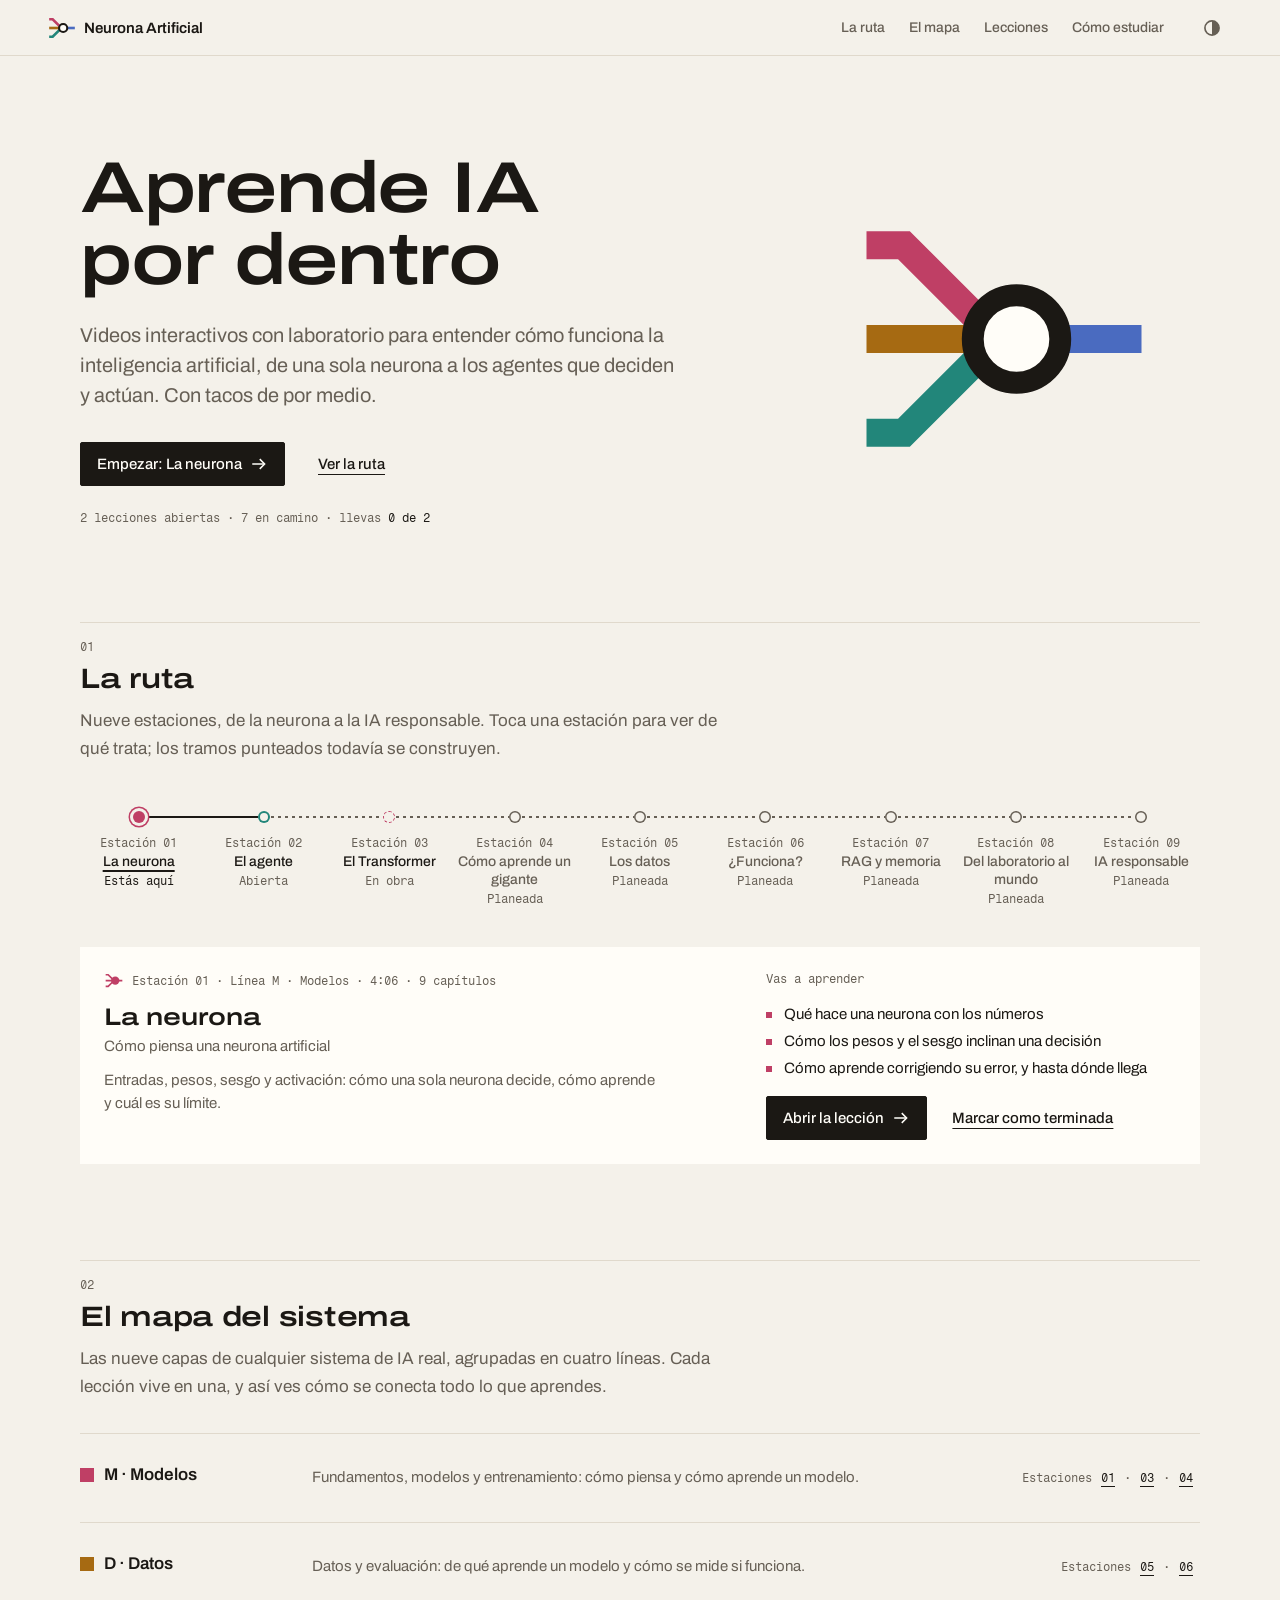
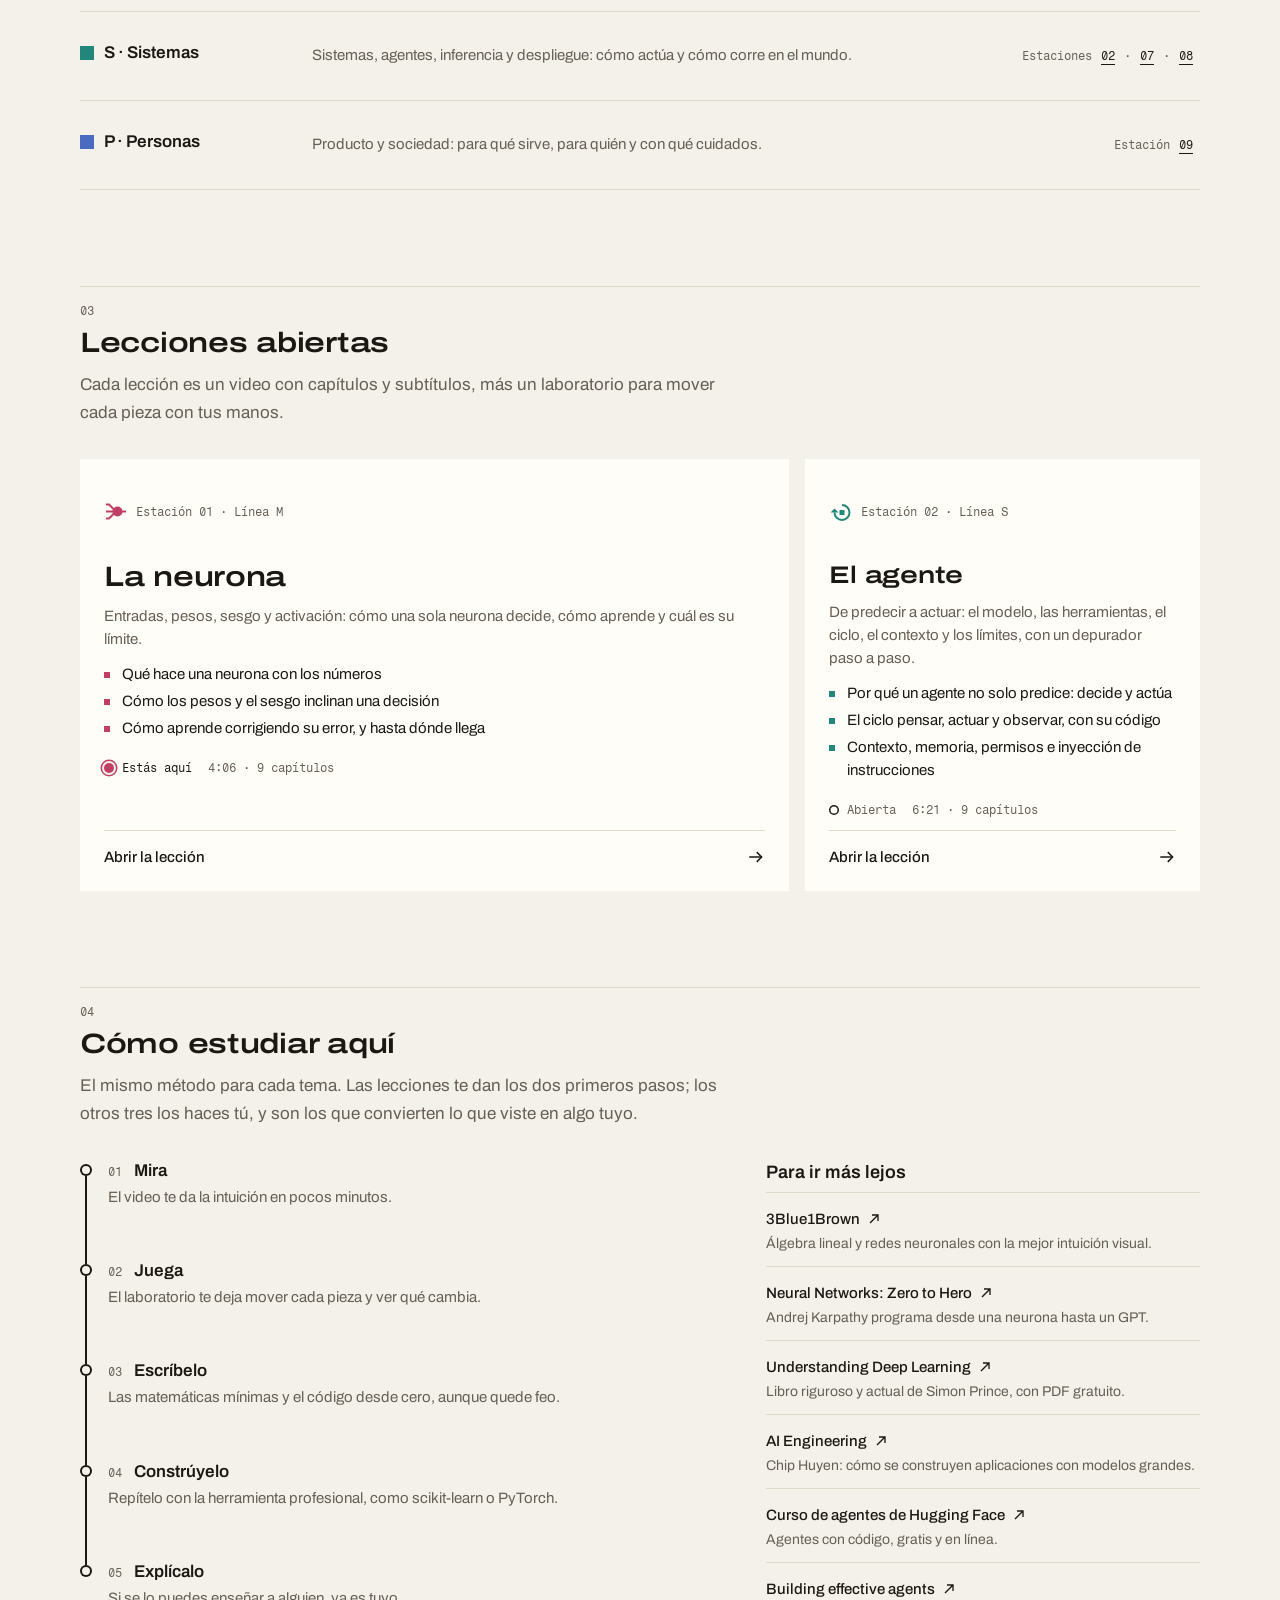
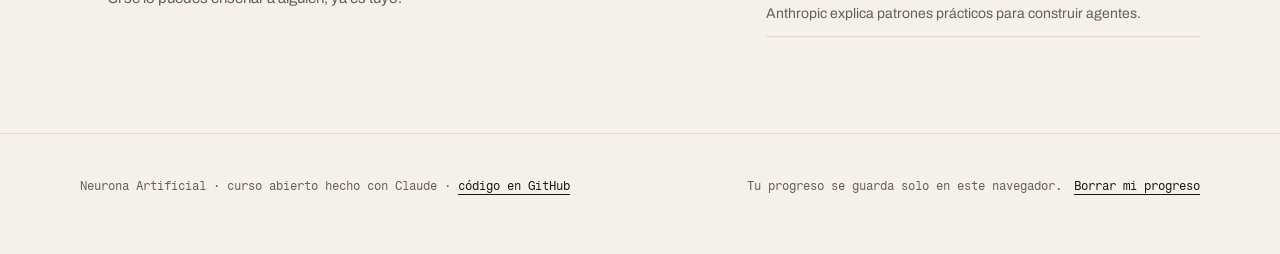
==== commit 8ccb67ba: "Rediseña el sitio con el sistema Barro y jade, con tema oscuro - Portada nueva, minimalista: la ruta" ====
--- a/index.html
+++ b/index.html
@@ -3,9 +3,9 @@
 <head>
 <meta charset="utf-8">
 <meta name="viewport" content="width=device-width, initial-scale=1, viewport-fit=cover">
-<title>Neurona Artificial</title>
+<title>Neurona Artificial · aprende IA por dentro</title>
 <meta name="description" content="Curso abierto en español para entender la IA por dentro: videos interactivos con laboratorio, de una sola neurona a los agentes que deciden y actúan.">
-<meta name="theme-color" content="#121922">
+<meta name="theme-color" content="#f4f1ea">
 <meta property="og:type" content="website">
 <meta property="og:locale" content="es_MX">
 <meta property="og:site_name" content="Neurona Artificial">
@@ -15,509 +15,434 @@
 <meta property="og:image" content="https://jose2501106-ia.github.io/NeuronaArtificial/preview.png">
 <meta property="og:image:width" content="1200">
 <meta property="og:image:height" content="630">
-<meta property="og:image:alt" content="La ruta del curso Neurona Artificial: nueve estaciones, de la neurona a la IA responsable">
+<meta property="og:image:alt" content="Neurona Artificial: la ruta de nueve estaciones y las cuatro líneas del curso">
 <meta name="twitter:card" content="summary_large_image">
-<link rel="icon" href="data:image/svg+xml,%3Csvg xmlns='http://www.w3.org/2000/svg' viewBox='0 0 64 64'%3E%3Crect width='64' height='64' rx='14' fill='%232f3ab0'/%3E%3Cpath d='M8 18 L25 29 M6 32 H23 M8 46 L25 35 M41 32 H56' stroke='%23ffffff' stroke-width='4.5' stroke-linecap='round'/%3E%3Ccircle cx='32' cy='32' r='10' fill='%23ffffff'/%3E%3Ccircle cx='57' cy='32' r='4' fill='%23ffffff'/%3E%3C/svg%3E">
-<link rel="preconnect" href="https://fonts.googleapis.com">
-<link rel="preconnect" href="https://fonts.gstatic.com" crossorigin>
-<link rel="stylesheet" href="https://fonts.googleapis.com/css2?family=Bricolage+Grotesque:opsz,wght@12..96,600;12..96,800&family=IBM+Plex+Mono:wght@400;500;600&family=IBM+Plex+Sans:wght@400;500;600&display=swap">
+<link rel="icon" href="recursos/favicon.svg" type="image/svg+xml">
+<script>try{var t=localStorage.getItem('neurona-artificial:tema');if(t==='light'||t==='dark')document.documentElement.setAttribute('data-theme',t)}catch(e){}</script>
+<link rel="preload" href="recursos/fuentes/archivo.woff2" as="font" type="font/woff2" crossorigin>
+<link rel="preload" href="recursos/fuentes/archivo-expanded.woff2" as="font" type="font/woff2" crossorigin>
+<link rel="stylesheet" href="recursos/na.css">
 <style>
-/* Layout: portada del curso. Encabezado; héroe; la ruta tipo línea de metro como protagonista (horizontal en escritorio,
-   vertical en teléfono) con la ficha de la estación elegida; el sistema por capas; lecciones abiertas; método y recursos; pie. */
-:root{
-  --bg:#eef1f4; --surface:#ffffff; --fg:#121922; --muted:#56616d; --line:#d3dae2; --tint:#e5eaf0;
-  --route:#2f3ab0; --route-ink:#ffffff; --ok:#12705a; --ok-ink:#ffffff; --warn:#8a5800; --focus:#a63c12;
-  --font-display:"Bricolage Grotesque", ui-sans-serif, system-ui, -apple-system, "Segoe UI", sans-serif;
-  --font-body:"IBM Plex Sans", ui-sans-serif, system-ui, -apple-system, "Segoe UI", sans-serif;
-  --font-mono:"IBM Plex Mono", ui-monospace, "SF Mono", Menlo, Consolas, monospace;
-  --r-lg:20px; --r-md:14px;
-  color-scheme:light;
-}
-@media (prefers-color-scheme: dark){
-  :root:not([data-theme="light"]){
-    --bg:#0b0f14; --surface:#131920; --fg:#e7edf3; --muted:#98a4b1; --line:#2a3440; --tint:#1b232c;
-    --route:#8f9eff; --route-ink:#0b0f2a; --ok:#7fe3c6; --ok-ink:#06231c; --warn:#ffcf5a; --focus:#ffb38a;
-    color-scheme:dark;
-  }
-}
-:root[data-theme="dark"]{
-  --bg:#0b0f14; --surface:#131920; --fg:#e7edf3; --muted:#98a4b1; --line:#2a3440; --tint:#1b232c;
-  --route:#8f9eff; --route-ink:#0b0f2a; --ok:#7fe3c6; --ok-ink:#06231c; --warn:#ffcf5a; --focus:#ffb38a;
-  color-scheme:dark;
-}
-*,*::before,*::after{box-sizing:border-box}
-html{scroll-behavior:smooth}
-@media (prefers-reduced-motion: reduce){ html{scroll-behavior:auto} }
-body{margin:0;background:var(--bg);color:var(--fg);font-family:var(--font-body);font-size:16px;line-height:1.55;-webkit-font-smoothing:antialiased;padding-inline:16px;padding-top:env(safe-area-inset-top,0px);padding-bottom:env(safe-area-inset-bottom,0px)}
-img{max-width:100%;height:auto;display:block}
-[hidden]{display:none!important}
-h1,h2,h3,h4{font-family:var(--font-display);margin:0;line-height:1.08;letter-spacing:-.01em;text-wrap:balance}
-p{margin:0}
-a{color:inherit}
-:focus-visible{outline:3px solid var(--focus);outline-offset:3px}
-.wrap{max-width:1120px;margin:0 auto;padding-block:18px 64px;display:grid;gap:64px}
-.eyebrow{font-family:var(--font-mono);font-size:.76rem;letter-spacing:.09em;text-transform:uppercase;color:var(--muted)}
-
-/* encabezado */
-.top{display:flex;flex-wrap:wrap;align-items:center;justify-content:space-between;gap:12px}
-.brand{display:inline-flex;align-items:center;gap:10px;text-decoration:none;font-family:var(--font-display);font-weight:800;font-size:1.15rem}
-.brand svg{width:34px;height:34px;flex:none}
-.topnav{display:flex;flex-wrap:wrap;gap:4px}
-.topnav a{text-decoration:none;font-size:.92rem;font-weight:500;padding:.4em .75em;border-radius:999px;color:var(--muted)}
-.topnav a:hover{color:var(--fg);background:var(--tint)}
+/* Portada: barra; héroe con la marca; la ruta de nueve estaciones con la ficha de la elegida; las cuatro líneas;
+   lecciones abiertas; método y recursos; pie. Todo neutro: el color de línea solo en puntos, cuadritos y pictogramas. */
+html { scroll-behavior: smooth; scroll-padding-top: var(--esp-6); }
+@media (prefers-reduced-motion: reduce) { html { scroll-behavior: auto; } }
+main { display: block; }
+.bloque { padding-bottom: var(--esp-24); }
+@media (max-width: 600px) { .bloque { padding-bottom: var(--esp-16); } }
 
 /* héroe */
-.hero{display:grid;gap:18px;max-width:820px;padding-top:28px}
-.hero h1{font-size:clamp(2.7rem,7.4vw,5.6rem);font-weight:800;letter-spacing:-.025em}
-.hero h1 .period{color:var(--route)}
-.hero .lede{font-size:clamp(1.05rem,1.8vw,1.22rem);color:var(--muted);max-width:60ch}
-.cta-row{display:flex;flex-wrap:wrap;gap:10px;align-items:center;padding-top:4px}
-.btn{appearance:none;display:inline-flex;align-items:center;gap:.5em;border-radius:999px;padding:.78em 1.25em;font:600 .98rem/1.1 var(--font-body);text-decoration:none;cursor:pointer;border:1px solid var(--line);background:var(--surface);color:var(--fg)}
-.btn:hover{border-color:var(--muted)}
-.btn.primary{background:var(--route);color:var(--route-ink);border-color:transparent}
-.btn.primary:hover{filter:brightness(1.08)}
-.btn[aria-pressed="true"]{background:var(--ok);color:var(--ok-ink);border-color:transparent}
-.progress-line{font-family:var(--font-mono);font-size:.84rem;color:var(--muted);font-variant-numeric:tabular-nums}
-.progress-line b{color:var(--fg);font-weight:600}
-
-/* encabezados de sección */
-.sec-head{display:grid;gap:8px;max-width:760px}
-.sec-head h2{font-size:clamp(1.7rem,3.6vw,2.5rem);font-weight:800}
-.sec-head p{color:var(--muted);max-width:64ch}
-section{display:grid;gap:22px}
-
-/* la ruta */
-.map{background:var(--surface);border:1px solid var(--line);border-radius:var(--r-lg);padding:20px;display:grid;gap:18px;
-  background-image:radial-gradient(circle,var(--line) 1px,transparent 1.3px);background-size:22px 22px;background-position:11px 11px}
-.map-top{display:flex;flex-wrap:wrap;align-items:center;justify-content:space-between;gap:10px 18px}
-.line-pill{display:inline-flex;align-items:center;gap:10px;background:var(--surface);border:1px solid var(--line);border-radius:999px;padding:4px 14px 4px 4px;font-weight:600}
-.line-pill b{display:grid;place-items:center;width:32px;height:32px;border-radius:50%;background:var(--route);color:var(--route-ink);font-family:var(--font-display);font-weight:800}
-.legend{display:flex;flex-wrap:wrap;gap:6px 14px;font-size:.84rem;color:var(--muted);background:var(--surface);border-radius:999px;padding:4px 8px}
-.legend span{display:inline-flex;align-items:center;gap:6px}
-.legend i{display:inline-block;width:14px;height:14px;border-radius:50%;background:var(--surface);border:3px solid var(--route)}
-.legend i.done{background:var(--ok);border-color:var(--ok)}
-.legend i.obra{border:2.5px dashed var(--warn)}
-.legend i.plan{border:2.5px solid var(--line)}
-.route-box{position:relative;overflow:visible}
-.route{list-style:none;margin:0;padding:0;display:grid;grid-template-columns:repeat(9,minmax(0,1fr));position:relative;z-index:1}
-.track{position:absolute;z-index:0;border-radius:5px;background:repeating-linear-gradient(90deg,var(--line) 0 12px,transparent 12px 20px)}
-.track.v{background:repeating-linear-gradient(180deg,var(--line) 0 12px,transparent 12px 20px)}
-.track .solid{position:absolute;left:0;top:0;border-radius:5px;background:var(--route)}
-.train{position:absolute;z-index:3;width:22px;height:22px;border-radius:50%;background:var(--route);box-shadow:0 0 0 4px var(--surface),0 0 0 6px var(--route);transform:translate(-50%,-50%);pointer-events:none}
-.train.go{transition:left 1.4s cubic-bezier(.65,0,.35,1),top 1.4s cubic-bezier(.65,0,.35,1)}
-.st{display:flex;min-width:0}
-.st button{appearance:none;background:none;border:0;color:inherit;font:inherit;cursor:pointer;width:100%;min-width:0;display:flex;flex-direction:column;align-items:center;text-align:center;gap:8px;padding:0 4px 10px;border-radius:14px}
-.st button:hover .ttl{text-decoration:underline;text-underline-offset:3px}
-.st.sel button{background:var(--tint)}
-.here{height:26px;display:inline-flex;align-items:center;padding:0 10px;border-radius:999px;background:var(--fg);color:var(--bg);font:600 .72rem var(--font-mono);letter-spacing:.04em;text-transform:uppercase;white-space:nowrap;visibility:hidden}
-.st.is-here .here{visibility:visible}
-.dot{width:30px;height:30px;flex:none;border-radius:50%;background:var(--surface);border:5px solid var(--route);display:grid;place-items:center;position:relative;z-index:2}
-.st.done .dot{background:var(--ok);border-color:var(--ok)}
-.st.done .dot::after{content:"";width:9px;height:5px;border-left:2.5px solid var(--ok-ink);border-bottom:2.5px solid var(--ok-ink);transform:translateY(-1px) rotate(-45deg)}
-.st.obra .dot{border:3px dashed var(--warn)}
-.st.plan .dot{border:3px solid var(--line)}
-.num{font-family:var(--font-mono);font-size:.74rem;color:var(--muted);font-variant-numeric:tabular-nums}
-.ttl{font-weight:600;font-size:.95rem;line-height:1.25;overflow-wrap:anywhere}
-.st.plan .ttl{color:var(--muted);font-weight:500}
-.tag{font-family:var(--font-mono);font-size:.68rem;letter-spacing:.06em;text-transform:uppercase;color:var(--muted)}
-.state{font:600 .7rem var(--font-mono);letter-spacing:.04em;text-transform:uppercase;padding:.2em .6em;border-radius:999px;border:1px solid currentColor;white-space:nowrap}
-.state.open{color:var(--route)} .state.done{color:var(--ok)} .state.obra{color:var(--warn)} .state.plan{color:var(--muted)}
-@media (max-width:860px){
-  .route{grid-template-columns:minmax(0,1fr)}
-  .st button{flex-direction:row;align-items:center;text-align:left;gap:14px;padding:10px 10px 10px 4px}
-  .st button .lbl{display:grid;gap:2px;min-width:0;flex:1}
-  .here{order:5;height:22px;padding:0 8px}
-  .st:not(.is-here) .here{display:none}
-}
-@media (min-width:861px){ .st button .lbl{display:grid;gap:4px;justify-items:center} }
-
-/* ficha de estación */
-.card{background:var(--surface);border:1px solid var(--line);border-radius:var(--r-md);padding:20px;display:grid;gap:12px}
-.station-card{grid-template-columns:minmax(0,1.3fr) minmax(0,1fr);gap:16px 28px;align-items:start}
-@media (max-width:760px){ .station-card{grid-template-columns:minmax(0,1fr)} }
-.sc-main{display:grid;gap:10px;min-width:0}
-.sc-meta{display:flex;flex-wrap:wrap;align-items:center;gap:8px 10px}
-.sc-main h3{font-size:clamp(1.5rem,3vw,2rem);font-weight:800}
-.sc-main p{color:var(--muted);max-width:56ch}
-.sc-side{display:grid;gap:10px;min-width:0}
-.sc-side h4{font-family:var(--font-mono);font-size:.74rem;letter-spacing:.09em;text-transform:uppercase;color:var(--muted);font-weight:500}
-.sc-side ul{margin:0;padding:0;list-style:none;display:grid;gap:8px}
-.sc-side li{display:grid;grid-template-columns:18px minmax(0,1fr);gap:8px}
-.sc-side li::before{content:"";width:8px;height:8px;border-radius:50%;background:var(--route);margin-top:.5em;justify-self:center}
-.sc-actions{display:flex;flex-wrap:wrap;gap:8px;padding-top:4px}
-.soon{font-size:.92rem;color:var(--warn);font-weight:500}
-
-/* sistema por capas */
-.layers{list-style:none;margin:0;padding:0;display:grid;gap:8px}
-.layer{display:grid;grid-template-columns:minmax(0,300px) minmax(0,1fr);gap:8px 20px;align-items:center;background:var(--surface);border:1px solid var(--line);border-radius:var(--r-md);padding:12px 16px}
-@media (max-width:700px){ .layer{grid-template-columns:minmax(0,1fr)} }
-.layer.has-open{border-color:color-mix(in srgb,var(--route) 45%,var(--line))}
-.ly-name{display:grid;gap:2px}
-.ly-name b{font-family:var(--font-display);font-weight:800;font-size:1.05rem}
-.ly-name span{font-size:.88rem;color:var(--muted)}
-.chips{display:flex;flex-wrap:wrap;gap:6px;align-items:center}
-.chip{appearance:none;display:inline-flex;align-items:center;gap:6px;border-radius:999px;padding:.38em .8em;font:500 .86rem var(--font-body);cursor:pointer;border:1px solid var(--line);background:var(--bg);color:var(--fg)}
-.chip .n{font-family:var(--font-mono);font-size:.76rem;color:var(--muted)}
-.chip.open{border-color:var(--route);color:var(--route)} .chip.open .n{color:inherit}
-.chip.done{background:var(--ok);border-color:var(--ok);color:var(--ok-ink)} .chip.done .n{color:inherit}
-.chip.obra{border-style:dashed;border-color:var(--warn);color:var(--warn)} .chip.obra .n{color:inherit}
-.chip.plan{color:var(--muted)}
-.ly-note{font-size:.86rem;color:var(--muted);font-style:italic}
-
-/* lecciones */
-.lessons{display:grid;grid-template-columns:repeat(auto-fit,minmax(min(100%,420px),1fr));gap:18px}
-.lesson{background:var(--surface);border:1px solid var(--line);border-radius:var(--r-lg);overflow:hidden;display:grid;grid-template-rows:auto 1fr}
-.thumb{position:relative;display:block;aspect-ratio:1200/630;max-width:100%;background:var(--tint);overflow:hidden}
-.thumb img{width:100%;height:100%;object-fit:cover}
-.thumb .badge{position:absolute;left:12px;top:12px;font:600 .74rem var(--font-mono);letter-spacing:.04em;text-transform:uppercase;padding:.35em .75em;border-radius:999px;background:var(--fg);color:var(--bg)}
-.thumb .badge.done{background:var(--ok);color:var(--ok-ink)}
-.l-body{padding:18px 20px 20px;display:grid;gap:10px;align-content:start}
-.l-meta{display:flex;flex-wrap:wrap;justify-content:space-between;gap:6px;font-family:var(--font-mono);font-size:.78rem;color:var(--muted);font-variant-numeric:tabular-nums}
-.l-body h3{font-size:1.45rem;font-weight:800}
-.l-body h3 a{text-decoration:none}
-.l-body h3 a:hover{text-decoration:underline;text-underline-offset:4px}
-.l-body p{color:var(--muted)}
-.l-actions{display:flex;flex-wrap:wrap;gap:8px;padding-top:6px}
-
-/* método */
-.steps{list-style:none;margin:0;padding:0;display:grid;grid-template-columns:repeat(auto-fit,minmax(min(100%,190px),1fr));gap:12px}
-.step{background:var(--surface);border:1px solid var(--line);border-radius:var(--r-md);padding:16px;display:grid;gap:6px;align-content:start}
-.step .k{font-family:var(--font-mono);font-size:.78rem;color:var(--route);font-weight:600}
-.step b{font-family:var(--font-display);font-size:1.25rem;font-weight:800}
-.step span{font-size:.92rem;color:var(--muted)}
-.step .who{font-family:var(--font-mono);font-size:.7rem;letter-spacing:.06em;text-transform:uppercase;color:var(--muted);padding-top:4px}
-.res{list-style:none;margin:0;padding:0;display:grid;grid-template-columns:repeat(auto-fit,minmax(min(100%,320px),1fr));gap:10px}
-.res li{background:var(--surface);border:1px solid var(--line);border-radius:var(--r-md);padding:14px 16px;display:grid;gap:4px}
-.res a{font-weight:600;text-underline-offset:3px}
-.res span{font-size:.9rem;color:var(--muted)}
-
-footer{border-top:1px solid var(--line);padding-top:22px;display:flex;flex-wrap:wrap;justify-content:space-between;gap:12px;font-size:.88rem;color:var(--muted)}
-footer button{appearance:none;background:none;border:0;padding:0;font:inherit;color:inherit;text-decoration:underline;text-underline-offset:3px;cursor:pointer}
+.hero { display: flex; flex-wrap: wrap; align-items: center; gap: var(--esp-12); padding-top: var(--esp-24); padding-bottom: var(--esp-24); }
+.hero__texto { flex: 3 1 480px; min-width: 0; }
+.hero__titulo { margin: 0; font: 600 clamp(40px, 6vw, 72px)/1 var(--font-ancha); letter-spacing: -0.02em; text-wrap: balance; }
+.hero__entrada { max-width: 600px; margin: var(--esp-6) 0 0; font: 400 20px/30px var(--font-texto); color: var(--tinta-2); }
+.hero__acciones { display: flex; flex-wrap: wrap; align-items: center; gap: var(--esp-3) var(--esp-8); margin-top: var(--esp-8); }
+.hero__progreso { margin: var(--esp-6) 0 0; }
+.hero__progreso b { color: var(--tinta); font-weight: 400; }
+.junto { white-space: nowrap; }
+.hero__marca { flex: 2 1 260px; display: flex; justify-content: center; }
+.hero__marca svg { width: 100%; max-width: 300px; height: auto; }
+@media (max-width: 640px) {
+  .hero { padding-top: var(--esp-12); padding-bottom: var(--esp-16); }
+  .hero__entrada { font-size: 17px; line-height: 27px; }
+  .hero__marca { display: none; }
+}
+
+/* la ruta: cada estación es un botón que muestra su ficha */
+button.na-ruta__enlace { width: 100%; margin: 0; border: 0; background: transparent; font: inherit; cursor: pointer; }
+button.na-ruta__enlace:hover .na-ruta__nombre { text-decoration: underline; text-decoration-thickness: 1px; text-underline-offset: 3px; }
+button.na-ruta__enlace[aria-pressed="true"] .na-ruta__nombre { color: var(--tinta); text-decoration: underline; text-decoration-thickness: 2px; text-underline-offset: 4px; }
+.ruta-marco { margin: 0 calc(-1 * var(--esp-1)); }
+@container (min-width: 641px) and (max-width: 900px) { .ruta-palabra { position: absolute; width: 1px; height: 1px; overflow: hidden; clip: rect(0 0 0 0); white-space: nowrap; } }
+
+/* ficha de la estación elegida */
+.parada { display: flex; flex-wrap: wrap; gap: var(--esp-6) var(--esp-12); margin-top: var(--esp-8); padding: var(--esp-6); background: var(--panel); }
+.parada__principal { flex: 3 1 420px; min-width: 0; }
+.parada__lado { flex: 2 1 280px; min-width: 0; display: flex; flex-direction: column; gap: var(--esp-4); }
+.parada__meta { display: flex; align-items: center; gap: var(--esp-2); margin: 0; font: 400 12px/16px var(--font-mono); color: var(--tinta-2); }
+.parada__meta .na-placa { --tam: 20px; }
+.parada__nombre { margin: var(--esp-3) 0 0; font: 600 24px/28px var(--font-ancha); letter-spacing: -0.01em; }
+.parada__largo { margin: var(--esp-1) 0 0; font: 400 15px/22px var(--font-texto); color: var(--tinta-2); }
+.parada__resumen { max-width: 560px; margin: var(--esp-3) 0 0; font: 400 15px/23px var(--font-texto); color: var(--tinta-2); }
+.parada__titulo-lista { margin: 0; font: 400 12px/16px var(--font-mono); color: var(--tinta-2); }
+.parada__acciones { display: flex; flex-wrap: wrap; align-items: center; gap: var(--esp-3) var(--esp-6); }
+.parada__nota { display: flex; align-items: center; gap: var(--esp-2); margin: 0; font: 400 15px/23px var(--font-texto); color: var(--tinta-2); }
+.parada__nota .na-estado { flex: none; }
+@media (max-width: 600px) { .parada { padding: var(--esp-4); } }
+
+/* las cuatro líneas */
+.lineas { margin: 0; padding: 0; list-style: none; border-bottom: var(--trazo-filete) solid var(--filete); }
+.linea { display: flex; flex-wrap: wrap; align-items: baseline; gap: var(--esp-1) var(--esp-8); padding: var(--esp-4) 0; border-top: var(--trazo-filete) solid var(--filete); }
+.linea__nombre { flex: 0 0 200px; display: flex; align-items: center; gap: 10px; margin: 0; font: 600 17px/24px var(--font-texto); }
+.linea__cuadro { flex: none; width: 14px; height: 14px; background: var(--na-linea); }
+.linea__capas { flex: 1 1 320px; min-width: 0; margin: 0; font: 400 15px/23px var(--font-texto); color: var(--tinta-2); }
+.linea__estaciones { flex: 0 1 auto; display: flex; flex-wrap: wrap; align-items: center; gap: 0 2px; font: 400 12px/16px var(--font-mono); color: var(--tinta-2); }
+.linea__estaciones button { min-width: 28px; min-height: 32px; padding: 0 4px; border: 0; border-radius: var(--radio-control); background: transparent; color: var(--tinta); font: inherit; text-decoration: underline; text-decoration-thickness: 1px; text-underline-offset: 4px; cursor: pointer; }
+.linea__estaciones button:hover { background: var(--hundido); }
+@media (max-width: 600px) { .linea__nombre { flex-basis: 100%; } }
+
+/* lecciones abiertas */
+.lecciones { display: flex; flex-wrap: wrap; gap: var(--esp-4); }
+.lecciones > .na-ficha { flex: 1 1 280px; min-width: 0; }
+.lecciones > .na-ficha.es-destacada { flex: 2 1 480px; }
+.lecciones .na-ficha__nombre { font-size: 24px; line-height: 28px; }
+.lecciones .es-destacada .na-ficha__nombre { font-size: 28px; line-height: 32px; }
+.lecciones .na-ficha__nombre a { color: inherit; text-decoration: none; }
+.lecciones .na-ficha__nombre a:hover { text-decoration: underline; text-decoration-thickness: 1px; text-underline-offset: 5px; }
+
+/* método y recursos */
+.estudio { display: flex; flex-wrap: wrap; gap: var(--esp-12) var(--esp-16); }
+.estudio > .na-pasos { flex: 3 1 420px; min-width: 0; }
+.recursos { flex: 2 1 300px; min-width: 0; }
+.recursos__titulo { margin: 0 0 var(--esp-2); font: 600 18px/24px var(--font-texto); }
+.recursos ul { margin: 0; padding: 0; list-style: none; border-bottom: var(--trazo-filete) solid var(--filete); }
+.recursos li { padding: var(--esp-3) 0; border-top: var(--trazo-filete) solid var(--filete); }
+.recursos a { display: inline-flex; align-items: center; gap: 6px; color: var(--tinta); font: 500 15px/20px var(--font-texto); text-decoration: none; }
+.recursos a:hover { text-decoration: underline; text-decoration-thickness: 1px; text-underline-offset: 4px; }
+.recursos a .na-icono { width: 16px; height: 16px; }
+.recursos li > span { display: block; font: 400 14px/21px var(--font-texto); color: var(--tinta-2); }
+
+/* pie */
+.pie { border-top: var(--trazo-filete) solid var(--filete); }
+.pie__dentro { display: flex; flex-wrap: wrap; align-items: center; justify-content: space-between; gap: var(--esp-4) var(--esp-8); padding-top: var(--esp-8); padding-bottom: var(--esp-12); font: 400 12px/16px var(--font-mono); color: var(--tinta-2); }
+.pie a { color: var(--tinta); text-decoration: underline; text-decoration-thickness: 1px; text-underline-offset: 4px; }
+.pie__progreso { display: inline-flex; flex-wrap: wrap; align-items: center; gap: var(--esp-1) var(--esp-3); }
+.pie button { min-height: 40px; padding: 0; border: 0; background: transparent; color: var(--tinta); font: inherit; text-decoration: underline; text-decoration-thickness: 1px; text-underline-offset: 4px; cursor: pointer; }
+.sin-js { margin: 0; padding: var(--esp-4); background: var(--resalte); font: 400 15px/23px var(--font-texto); }
+.sin-js a { color: inherit; }
 </style>
 </head>
 <body>
-<main class="wrap">
-  <header class="top">
-    <a class="brand" href="./" aria-label="Neurona Artificial, inicio">
-      <svg viewBox="0 0 64 64" aria-hidden="true"><rect width="64" height="64" rx="15" fill="var(--route)"/><path d="M8 18 L25 29 M6 32 H23 M8 46 L25 35 M41 32 H56" stroke="var(--route-ink)" stroke-width="4.5" stroke-linecap="round"/><circle cx="32" cy="32" r="10" fill="var(--route-ink)"/><circle cx="57" cy="32" r="4" fill="var(--route-ink)"/></svg>
-      <span>Neurona Artificial</span>
-    </a>
-    <nav class="topnav" aria-label="Secciones">
-      <a href="#ruta">La ruta</a>
-      <a href="#sistema">El mapa</a>
-      <a href="#lecciones">Lecciones</a>
-      <a href="#como">Cómo estudiar</a>
-    </nav>
-  </header>
-
-  <section class="hero" aria-labelledby="hero-t">
-    <p class="eyebrow">Curso abierto · en español · paso a paso</p>
-    <h1 id="hero-t">Aprende IA por dentro<span class="period">.</span></h1>
-    <p class="lede">Videos interactivos con laboratorio para entender cómo funciona la inteligencia artificial, de una sola neurona a los agentes que deciden y actúan. Con tacos de por medio.</p>
-    <div class="cta-row">
-      <a class="btn primary" id="cta" href="neurona/">Empezar: La neurona →</a>
-      <a class="btn" href="#ruta">Ver la ruta</a>
+<a class="na-saltar" href="#inicio">Saltar al contenido</a>
+<header class="na-barra">
+  <a class="na-barra__marca" href="./">
+    <svg viewBox="0 0 48 48" aria-hidden="true" focusable="false"><g fill="none" stroke-width="4.5"><path class="na-marca-m" d="M2 9H8L22 23"/><path class="na-marca-d" d="M2 24H25"/><path class="na-marca-s" d="M2 39H8L22 25"/><path class="na-marca-p" d="M27 24H46"/></g><circle class="na-marca-nucleo" cx="26" cy="24" r="7" stroke-width="3.5"/></svg>
+    <span class="na-barra__nombre">Neurona Artificial</span>
+  </a>
+  <nav class="na-barra__nav" aria-label="Secciones">
+    <ul class="na-barra__enlaces">
+      <li><a href="#ruta"><span class="nav-largo">La ruta</span><span class="nav-corto">Ruta</span></a></li>
+      <li><a href="#mapa"><span class="nav-largo">El mapa</span><span class="nav-corto">Mapa</span></a></li>
+      <li><a href="#lecciones">Lecciones</a></li>
+      <li><a href="#estudiar"><span class="nav-largo">Cómo estudiar</span><span class="nav-corto">Método</span></a></li>
+    </ul>
+  </nav>
+  <button type="button" class="na-tema" data-tema aria-label="Usar tema oscuro" title="Tema oscuro"><svg viewBox="0 0 24 24" aria-hidden="true" focusable="false"><circle cx="12" cy="12" r="8.5" fill="none" stroke="currentColor" stroke-width="2"/><path d="M12 3.5A8.5 8.5 0 0 1 12 20.5Z" fill="currentColor"/></svg></button>
+</header>
+
+<main id="inicio">
+  <section class="hero na-pagina" aria-labelledby="hero-t">
+    <div class="hero__texto">
+      <h1 class="hero__titulo" id="hero-t">Aprende IA por dentro</h1>
+      <p class="hero__entrada">Videos interactivos con laboratorio para entender cómo funciona la inteligencia artificial, de una sola neurona a los agentes que deciden y actúan. Con tacos de por medio.</p>
+      <div class="hero__acciones">
+        <a class="na-boton na-boton--principal" id="cta" href="neurona/"><span id="cta-texto">Empezar: La neurona</span><span class="na-flecha" aria-hidden="true"></span></a>
+        <a class="na-boton na-boton--texto" href="#ruta">Ver la ruta</a>
+      </div>
+      <p class="hero__progreso na-etiqueta" id="progreso">2 lecciones abiertas · 7 en camino</p>
     </div>
-    <p class="progress-line" id="progress-line">2 lecciones abiertas · 7 en camino</p>
-  </section>
-
-  <section id="ruta" aria-labelledby="ruta-t">
-    <div class="sec-head">
-      <h2 id="ruta-t">La ruta</h2>
-      <p>Nueve estaciones, de la neurona a la IA responsable. Toca una estación para ver de qué trata y qué vas a aprender.</p>
-    </div>
-    <div class="map">
-      <div class="map-top">
-        <span class="line-pill"><b>1</b>De la neurona a la IA responsable</span>
-        <div class="legend" aria-label="Leyenda">
-          <span><i class="done"></i>Terminada</span>
-          <span><i></i>Abierta</span>
-          <span><i class="obra"></i>En obra</span>
-          <span><i class="plan"></i>Planeada</span>
-        </div>
-      </div>
-      <div class="route-box" id="route-box">
-        <div class="track" id="track"><div class="solid" id="solid"></div></div>
-        <ol class="route" id="route" aria-label="Estaciones de la ruta"></ol>
-        <div class="train" id="train" aria-hidden="true"></div>
-      </div>
-      <article class="card station-card" id="station-card" aria-live="polite"></article>
+    <div class="hero__marca" aria-hidden="true">
+      <svg viewBox="0 0 48 48" focusable="false"><g fill="none" stroke-width="4.5"><path class="na-marca-m" d="M2 9H8L22 23"/><path class="na-marca-d" d="M2 24H25"/><path class="na-marca-s" d="M2 39H8L22 25"/><path class="na-marca-p" d="M27 24H46"/></g><circle class="na-marca-nucleo" cx="26" cy="24" r="7" stroke-width="3.5"/></svg>
     </div>
   </section>
 
-  <section id="sistema" aria-labelledby="sistema-t">
-    <div class="sec-head">
-      <h2 id="sistema-t">El mapa del sistema</h2>
-      <p>Las nueve capas de cualquier sistema de IA real. Cada una se apoya en la de abajo, y cada lección vive en una o dos capas. Así ves cómo se conecta todo lo que aprendes.</p>
+  <noscript><div class="na-pagina bloque"><p class="sin-js">Esta página necesita JavaScript para dibujar la ruta. Puedes ir directo a las lecciones: <a href="neurona/">La neurona</a> y <a href="agentes/">El agente</a>.</p></div></noscript>
+
+  <section class="bloque na-pagina" id="ruta" aria-labelledby="ruta-t">
+    <header class="na-seccion">
+      <span class="na-seccion__num">01</span>
+      <h2 class="na-seccion__titulo" id="ruta-t">La ruta</h2>
+      <p class="na-seccion__entrada">Nueve estaciones, de la neurona a la IA responsable. Toca una estación para ver de qué trata; los tramos punteados todavía se construyen.</p>
+    </header>
+    <div class="ruta-marco">
+      <nav class="na-ruta" aria-label="Estaciones de la ruta"><ol class="na-ruta__lista" id="ruta-lista" style="--n:9"></ol></nav>
     </div>
-    <ol class="layers" id="layers"></ol>
+    <article class="parada" id="parada" aria-live="polite"></article>
   </section>
 
-  <section id="lecciones" aria-labelledby="lecciones-t">
-    <div class="sec-head">
-      <h2 id="lecciones-t">Lecciones abiertas</h2>
-      <p>Cada lección es un video con capítulos y subtítulos, más un laboratorio para mover cada pieza con tus manos.</p>
+  <section class="bloque na-pagina" id="mapa" aria-labelledby="mapa-t">
+    <header class="na-seccion">
+      <span class="na-seccion__num">02</span>
+      <h2 class="na-seccion__titulo" id="mapa-t">El mapa del sistema</h2>
+      <p class="na-seccion__entrada">Las nueve capas de cualquier sistema de IA real, agrupadas en cuatro líneas. Cada lección vive en una, y así ves cómo se conecta todo lo que aprendes.</p>
+    </header>
+    <ul class="lineas" id="lineas"></ul>
+  </section>
+
+  <section class="bloque na-pagina" id="lecciones" aria-labelledby="lecciones-t">
+    <header class="na-seccion">
+      <span class="na-seccion__num">03</span>
+      <h2 class="na-seccion__titulo" id="lecciones-t">Lecciones abiertas</h2>
+      <p class="na-seccion__entrada">Cada lección es un video con capítulos y subtítulos, más un laboratorio para mover cada pieza con tus manos.</p>
+    </header>
+    <div class="lecciones" id="lista-lecciones"></div>
+  </section>
+
+  <section class="bloque na-pagina" id="estudiar" aria-labelledby="estudiar-t">
+    <header class="na-seccion">
+      <span class="na-seccion__num">04</span>
+      <h2 class="na-seccion__titulo" id="estudiar-t">Cómo estudiar aquí</h2>
+      <p class="na-seccion__entrada">El mismo método para cada tema. Las lecciones te dan los dos primeros pasos; los otros tres los haces tú, y son los que convierten lo que viste en algo tuyo.</p>
+    </header>
+    <div class="estudio">
+      <ol class="na-pasos">
+        <li><span class="na-pasos__punto" aria-hidden="true"></span><div><p class="na-pasos__titulo"><span class="na-pasos__num">01</span>Mira</p><p class="na-pasos__texto">El video te da la intuición en pocos minutos.</p></div></li>
+        <li><span class="na-pasos__punto" aria-hidden="true"></span><div><p class="na-pasos__titulo"><span class="na-pasos__num">02</span>Juega</p><p class="na-pasos__texto">El laboratorio te deja mover cada pieza y ver qué cambia.</p></div></li>
+        <li><span class="na-pasos__punto" aria-hidden="true"></span><div><p class="na-pasos__titulo"><span class="na-pasos__num">03</span>Escríbelo</p><p class="na-pasos__texto">Las matemáticas mínimas y el código desde cero, aunque quede feo.</p></div></li>
+        <li><span class="na-pasos__punto" aria-hidden="true"></span><div><p class="na-pasos__titulo"><span class="na-pasos__num">04</span>Constrúyelo</p><p class="na-pasos__texto">Repítelo con la herramienta profesional, como scikit-learn o PyTorch.</p></div></li>
+        <li><span class="na-pasos__punto" aria-hidden="true"></span><div><p class="na-pasos__titulo"><span class="na-pasos__num">05</span>Explícalo</p><p class="na-pasos__texto">Si se lo puedes enseñar a alguien, ya es tuyo.</p></div></li>
+      </ol>
+      <div class="recursos">
+        <h3 class="recursos__titulo">Para ir más lejos</h3>
+        <ul id="recursos">
+          <li><a href="https://www.3blue1brown.com/" target="_blank" rel="noopener">3Blue1Brown<svg class="na-icono" viewBox="0 0 24 24" aria-hidden="true" focusable="false"><path d="M6 18L18 6M9 6H18V15" fill="none" stroke="currentColor" stroke-width="2"/></svg><span class="na-sr">, se abre en otra pestaña</span></a><span>Álgebra lineal y redes neuronales con la mejor intuición visual.</span></li>
+          <li><a href="https://karpathy.ai/zero-to-hero.html" target="_blank" rel="noopener">Neural Networks: Zero to Hero<svg class="na-icono" viewBox="0 0 24 24" aria-hidden="true" focusable="false"><path d="M6 18L18 6M9 6H18V15" fill="none" stroke="currentColor" stroke-width="2"/></svg><span class="na-sr">, se abre en otra pestaña</span></a><span>Andrej Karpathy programa desde una neurona hasta un GPT.</span></li>
+          <li><a href="https://udlbook.github.io/udlbook/" target="_blank" rel="noopener">Understanding Deep Learning<svg class="na-icono" viewBox="0 0 24 24" aria-hidden="true" focusable="false"><path d="M6 18L18 6M9 6H18V15" fill="none" stroke="currentColor" stroke-width="2"/></svg><span class="na-sr">, se abre en otra pestaña</span></a><span>Libro riguroso y actual de Simon Prince, con PDF gratuito.</span></li>
+          <li><a href="https://search.worldcat.org/title/1569046080" target="_blank" rel="noopener">AI Engineering<svg class="na-icono" viewBox="0 0 24 24" aria-hidden="true" focusable="false"><path d="M6 18L18 6M9 6H18V15" fill="none" stroke="currentColor" stroke-width="2"/></svg><span class="na-sr">, se abre en otra pestaña</span></a><span>Chip Huyen: cómo se construyen aplicaciones con modelos grandes.</span></li>
+          <li><a href="https://huggingface.co/learn/agents-course" target="_blank" rel="noopener">Curso de agentes de Hugging Face<svg class="na-icono" viewBox="0 0 24 24" aria-hidden="true" focusable="false"><path d="M6 18L18 6M9 6H18V15" fill="none" stroke="currentColor" stroke-width="2"/></svg><span class="na-sr">, se abre en otra pestaña</span></a><span>Agentes con código, gratis y en línea.</span></li>
+          <li><a href="https://www.anthropic.com/engineering/building-effective-agents" target="_blank" rel="noopener">Building effective agents<svg class="na-icono" viewBox="0 0 24 24" aria-hidden="true" focusable="false"><path d="M6 18L18 6M9 6H18V15" fill="none" stroke="currentColor" stroke-width="2"/></svg><span class="na-sr">, se abre en otra pestaña</span></a><span>Anthropic explica patrones prácticos para construir agentes.</span></li>
+        </ul>
+      </div>
     </div>
-    <div class="lessons" id="lessons"></div>
   </section>
-
-  <section id="como" aria-labelledby="como-t">
-    <div class="sec-head">
-      <h2 id="como-t">Cómo estudiar aquí</h2>
-      <p>El mismo método para cada tema. Las lecciones te dan los dos primeros pasos; los otros tres los haces tú, y son los que convierten lo que viste en algo tuyo.</p>
-    </div>
-    <ol class="steps">
-      <li class="step"><span class="k">1</span><b>Mira</b><span>El video te da la intuición en pocos minutos.</span><span class="who">En cada lección</span></li>
-      <li class="step"><span class="k">2</span><b>Juega</b><span>El laboratorio te deja mover cada pieza y ver qué cambia.</span><span class="who">En cada lección</span></li>
-      <li class="step"><span class="k">3</span><b>Escríbelo</b><span>Las matemáticas mínimas y el código desde cero, aunque quede feo.</span><span class="who">Tú</span></li>
-      <li class="step"><span class="k">4</span><b>Constrúyelo</b><span>Repítelo con la herramienta profesional, como scikit-learn o PyTorch.</span><span class="who">Tú</span></li>
-      <li class="step"><span class="k">5</span><b>Explícalo</b><span>Si se lo puedes enseñar a alguien, ya es tuyo.</span><span class="who">Tú</span></li>
-    </ol>
-    <h3 style="font-size:1.25rem;font-weight:800;padding-top:10px">Para ir más lejos</h3>
-    <ul class="res">
-      <li><a href="https://www.3blue1brown.com/" target="_blank" rel="noopener">3Blue1Brown</a><span>Álgebra lineal y redes neuronales con la mejor intuición visual.</span></li>
-      <li><a href="https://karpathy.ai/zero-to-hero.html" target="_blank" rel="noopener">Neural Networks: Zero to Hero</a><span>Andrej Karpathy programa desde una neurona hasta un GPT.</span></li>
-      <li><a href="https://udlbook.github.io/udlbook/" target="_blank" rel="noopener">Understanding Deep Learning</a><span>Libro riguroso y actual de Simon Prince, con PDF gratuito.</span></li>
-      <li><a href="https://search.worldcat.org/title/1569046080" target="_blank" rel="noopener">AI Engineering</a><span>Chip Huyen: cómo se construyen aplicaciones con modelos grandes.</span></li>
-      <li><a href="https://huggingface.co/learn/agents-course" target="_blank" rel="noopener">Curso de agentes de Hugging Face</a><span>Agentes con código, gratis y en línea.</span></li>
-      <li><a href="https://www.anthropic.com/engineering/building-effective-agents" target="_blank" rel="noopener">Building effective agents</a><span>Anthropic explica patrones prácticos para construir agentes.</span></li>
-    </ul>
-  </section>
-
-  <footer>
+</main>
+
+<footer class="pie">
+  <div class="pie__dentro na-pagina">
     <span>Neurona Artificial · curso abierto hecho con Claude · <a href="https://github.com/jose2501106-IA/NeuronaArtificial" target="_blank" rel="noopener">código en GitHub</a></span>
-    <span>Tu progreso se guarda solo en este navegador. <button type="button" id="reset">Borrar mi progreso</button></span>
-  </footer>
-</main>
-
+    <span class="pie__progreso">Tu progreso se guarda solo en este navegador.<button type="button" id="borrar">Borrar mi progreso</button></span>
+  </div>
+</footer>
+
+<script src="recursos/na.js"></script>
+<script src="recursos/sitio.js"></script>
 <script>
-(() => {
+(function () {
 'use strict';
-const $ = s => document.querySelector(s);
-const esc = s => String(s).replace(/&/g, '&amp;').replace(/</g, '&lt;').replace(/>/g, '&gt;').replace(/"/g, '&quot;');
-const REDUCED = window.matchMedia && matchMedia('(prefers-reduced-motion: reduce)').matches;
-
-const CAPAS = [
-  { id: 'sociedad', nombre: 'Sociedad', corto: 'Sociedad', desc: 'Seguridad, ética, regulación y energía.' },
-  { id: 'producto', nombre: 'Producto y personas', corto: 'Producto', desc: 'Problemas reales y cómo se usa la IA.', nota: 'Aparece en los ejemplos de cada lección.' },
-  { id: 'sistemas', nombre: 'Sistemas y agentes', corto: 'Sistemas', desc: 'Herramientas, ciclos, memoria y RAG.' },
-  { id: 'inferencia', nombre: 'Inferencia y despliegue', corto: 'Despliegue', desc: 'Costo, velocidad, GPUs y monitoreo.' },
-  { id: 'evaluacion', nombre: 'Evaluación', corto: 'Evaluación', desc: 'Métricas, evals y pruebas de ataque.' },
-  { id: 'entrenamiento', nombre: 'Entrenamiento', corto: 'Entrenamiento', desc: 'Pérdida, gradiente y ajuste fino.' },
-  { id: 'modelos', nombre: 'Modelos', corto: 'Modelos', desc: 'Neuronas, redes y Transformers.' },
-  { id: 'datos', nombre: 'Datos', corto: 'Datos', desc: 'Recolectar, limpiar y etiquetar.' },
-  { id: 'fundamentos', nombre: 'Fundamentos', corto: 'Fundamentos', desc: 'Matemáticas y programación.', nota: 'Van dentro de cada lección, justo cuando se necesitan.' }
+var N = window.NeuronaArtificial;
+var $ = function (s) { return document.querySelector(s); };
+var esc = function (s) { return String(s).replace(/[&<>"]/g, function (c) { return { '&': '&amp;', '<': '&lt;', '>': '&gt;', '"': '&quot;' }[c]; }); };
+var dos = function (n) { return (n < 10 ? '0' : '') + n; };
+var REDUCIDO = window.matchMedia && matchMedia('(prefers-reduced-motion: reduce)').matches;
+
+/* ---------- el curso ---------- */
+var LINEAS = [
+  { id: 'm', texto: 'Fundamentos, modelos y entrenamiento: cómo piensa y cómo aprende un modelo.' },
+  { id: 'd', texto: 'Datos y evaluación: de qué aprende un modelo y cómo se mide si funciona.' },
+  { id: 's', texto: 'Sistemas, agentes, inferencia y despliegue: cómo actúa y cómo corre en el mundo.' },
+  { id: 'p', texto: 'Producto y sociedad: para qué sirve, para quién y con qué cuidados.' }
 ];
-const capa = id => CAPAS.find(c => c.id === id);
-
-const LECCIONES = [
-  { id: 'neurona', n: 1, titulo: 'La neurona', largo: 'Cómo piensa una neurona artificial', capas: ['modelos', 'entrenamiento'], estado: 'abierta', url: 'neurona/', dur: '4:06', caps: 9, img: 'neurona/preview.png',
-    alt: 'Diagrama de una neurona que decide si ir por tacos, con salida 0.73',
+var LECCIONES = [
+  { id: 'neurona', largo: 'Cómo piensa una neurona artificial', estado: 'abierta', url: 'neurona/', dur: '4:06', caps: 9,
     resumen: 'Entradas, pesos, sesgo y activación: cómo una sola neurona decide, cómo aprende y cuál es su límite.',
     aprendes: ['Qué hace una neurona con los números', 'Cómo los pesos y el sesgo inclinan una decisión', 'Cómo aprende corrigiendo su error, y hasta dónde llega'] },
-  { id: 'agentes', n: 2, titulo: 'El agente', largo: 'Cómo actúa un agente de IA', capas: ['sistemas'], estado: 'abierta', url: 'agentes/', dur: '6:21', caps: 9, img: 'agentes/preview.png',
-    alt: 'Diagrama del ciclo de un agente: contexto, modelo, arnés y herramientas',
+  { id: 'agentes', largo: 'Cómo actúa un agente de IA', estado: 'abierta', url: 'agentes/', dur: '6:21', caps: 9,
     resumen: 'De predecir a actuar: el modelo, las herramientas, el ciclo, el contexto y los límites, con un depurador paso a paso.',
     aprendes: ['Por qué un agente no solo predice: decide y actúa', 'El ciclo pensar, actuar y observar, con su código', 'Contexto, memoria, permisos e inyección de instrucciones'] },
-  { id: 'transformer', n: 3, titulo: 'El Transformer', capas: ['modelos'], estado: 'obra',
+  { id: 'transformer', estado: 'obra',
     resumen: 'El puente entre tus dos lecciones: cómo se pasa de una sola neurona a un modelo de lenguaje.',
     aprendes: ['Cómo se apilan neuronas en redes profundas', 'Qué es un embedding: palabras convertidas en vectores', 'Cómo funciona la atención, el corazón de los modelos de lenguaje'] },
-  { id: 'gigante', n: 4, titulo: 'Cómo aprende un gigante', capas: ['entrenamiento'], estado: 'plan',
+  { id: 'gigante', estado: 'plan',
     resumen: 'Del texto de internet a un asistente útil: preentrenamiento, ajuste fino y aprendizaje por refuerzo.',
     aprendes: ['Qué pasa durante el preentrenamiento', 'Ajuste fino y refuerzo con retroalimentación humana', 'Por qué más datos y más cómputo mejoran un modelo, y hasta dónde'] },
-  { id: 'datos', n: 5, titulo: 'Los datos', capas: ['datos'], estado: 'plan',
+  { id: 'datos', estado: 'plan',
     resumen: 'De dónde sale lo que sabe un modelo y por qué la calidad de los datos importa tanto.',
     aprendes: ['Cómo el texto se convierte en tokens', 'Cómo se limpian y filtran los datos', 'De dónde salen los sesgos y cómo se detectan'] },
-  { id: 'evaluacion', n: 6, titulo: '¿Funciona?', capas: ['evaluacion'], estado: 'plan',
+  { id: 'evaluacion', estado: 'plan',
     resumen: 'Cómo se mide de verdad un modelo o un agente antes de confiar en él.',
     aprendes: ['Métricas como exactitud, precisión y exhaustividad', 'Cómo se construyen evals para modelos y agentes', 'Pruebas de ataque para encontrar fallas'] },
-  { id: 'rag', n: 7, titulo: 'RAG y memoria', capas: ['sistemas'], estado: 'plan',
+  { id: 'rag', estado: 'plan',
     resumen: 'Buscar antes de responder: cómo un sistema consulta tus documentos.',
     aprendes: ['Cómo se compara el significado con embeddings', 'Buscar documentos antes de responder', 'Cuándo conviene RAG y cuándo ajuste fino'] },
-  { id: 'produccion', n: 8, titulo: 'Del laboratorio al mundo', capas: ['inferencia'], estado: 'plan',
+  { id: 'produccion', estado: 'plan',
     resumen: 'Qué hace falta para que un modelo responda rápido, barato y sin caerse.',
     aprendes: ['Qué hace una GPU y por qué importa', 'El equilibrio entre costo, velocidad y calidad', 'Cómo se despliega y se monitorea un modelo'] },
-  { id: 'responsable', n: 9, titulo: 'IA responsable', capas: ['sociedad'], estado: 'plan',
+  { id: 'responsable', estado: 'plan',
     resumen: 'Seguridad, alineación, leyes y energía: la IA dentro de la sociedad.',
     aprendes: ['Seguridad y alineación: que haga lo que debe', 'Qué piden las leyes de IA, como la de la Unión Europea', 'Energía, trabajo y otros impactos'] }
 ];
-const ABIERTAS = LECCIONES.filter(l => l.estado === 'abierta');
-
-/* ---------- progreso (mismo origen que las lecciones) ---------- */
-const KEY = 'neurona-artificial:progreso:v1';
-const load = () => { try { return JSON.parse(localStorage.getItem(KEY) || '{}') || {}; } catch (e) { return {}; } };
-const save = p => { try { localStorage.setItem(KEY, JSON.stringify(p)); } catch (e) {} };
-let prog = load();
-const done = l => prog[l.id] === 'terminada';
-const started = l => prog[l.id] === 'empezada';
-function viewState(l) {
-  if (l.estado === 'abierta') return done(l) ? 'done' : 'open';
-  return l.estado === 'obra' ? 'obra' : 'plan';
-}
-const STATE_TXT = { done: 'Terminada', open: 'Abierta', obra: 'En obra', plan: 'Planeada' };
-function hereIndex() {
-  const i = LECCIONES.findIndex(l => l.estado === 'abierta' && !done(l));
-  if (i >= 0) return i;
-  return LECCIONES.findIndex(l => l.estado !== 'abierta');
-}
-function toggleDone(id) {
-  prog = load();
+LECCIONES.forEach(function (l) {
+  var e = N.estacion(l.id);
+  l.n = e.n; l.titulo = e.titulo; l.linea = e.linea;
+});
+var ABIERTAS = LECCIONES.filter(function (l) { return l.estado === 'abierta'; });
+var leccion = function (id) { for (var i = 0; i < LECCIONES.length; i++) if (LECCIONES[i].id === id) return LECCIONES[i]; return null; };
+
+/* ---------- progreso: solo en este navegador, el mismo que escriben las lecciones ---------- */
+var KEY = 'neurona-artificial:progreso:v1';
+var cargar = function () { try { return JSON.parse(localStorage.getItem(KEY) || '{}') || {}; } catch (e) { return {}; } };
+var guardar = function (p) { try { localStorage.setItem(KEY, JSON.stringify(p)); } catch (e) {} };
+var prog = cargar();
+var terminada = function (l) { return prog[l.id] === 'terminada'; };
+var empezada = function (l) { return prog[l.id] === 'empezada'; };
+function estadoDe(l) {
+  if (l.estado === 'abierta') return terminada(l) ? 'terminada' : empezada(l) ? 'empezada' : 'abierta';
+  return l.estado;
+}
+function indiceAqui() {
+  for (var k = 0; k < LECCIONES.length; k++) if (LECCIONES[k].estado === 'abierta' && empezada(LECCIONES[k])) return k;
+  for (var i = 0; i < LECCIONES.length; i++) if (LECCIONES[i].estado === 'abierta' && !terminada(LECCIONES[i])) return i;
+  for (var j = 0; j < LECCIONES.length; j++) if (LECCIONES[j].estado !== 'abierta') return j;
+  return 0;
+}
+function marcar(id) {
+  prog = cargar();
   if (prog[id] === 'terminada') delete prog[id]; else prog[id] = 'terminada';
-  save(prog); renderAll('static');
+  guardar(prog);
+  pintarTodo();
 }
 
 /* ---------- la ruta ---------- */
-const routeEl = $('#route'), trackEl = $('#track'), solidEl = $('#solid'), trainEl = $('#train'), boxEl = $('#route-box');
-let selected = null;
-function renderRoute() {
-  const here = hereIndex();
-  routeEl.innerHTML = LECCIONES.map((l, i) => {
-    const vs = viewState(l);
-    return `<li class="st ${vs}${i === here ? ' is-here' : ''}${selected === l.id ? ' sel' : ''}" data-id="${l.id}">
-      <button type="button" aria-label="Estación ${l.n}: ${esc(l.titulo)}, ${STATE_TXT[vs]}" aria-pressed="${selected === l.id}">
-        <span class="here">${LECCIONES[here] && LECCIONES[here].estado === 'abierta' ? 'Estás aquí' : 'Próxima parada'}</span>
-        <span class="dot"></span>
-        <span class="lbl"><span class="num">${String(l.n).padStart(2, '0')}</span><span class="ttl">${esc(l.titulo)}</span><span class="tag">${esc(capa(l.capas[0]).corto)}</span></span>
-      </button></li>`;
+var seleccion = null;
+var listaRuta = $('#ruta-lista');
+function pintarRuta() {
+  var aqui = indiceAqui(), abiertaAqui = LECCIONES[aqui].estado === 'abierta';
+  listaRuta.innerHTML = LECCIONES.map(function (l, i) {
+    var est = estadoDe(l), hueco = est === 'obra' || est === 'plan', actual = i === aqui;
+    var textoEstado = actual ? (abiertaAqui ? 'Estás aquí' : 'Próxima parada') : N.ESTADOS[est];
+    return '<li class="na-ruta__estacion" data-linea="' + l.linea + '" data-estado="' + est + '"' + (hueco ? ' data-tramo="hueco"' : '') + (actual ? ' data-actual' : '') + ' data-id="' + l.id + '">' +
+      '<button type="button" class="na-ruta__enlace" aria-pressed="false"' + (actual ? ' aria-current="step"' : '') + '>' +
+      '<span class="na-ruta__punto" aria-hidden="true"></span>' +
+      '<span class="na-ruta__textos"><span class="na-ruta__num"><span class="ruta-palabra">Estación </span>' + dos(l.n) + '</span>' +
+      '<span class="na-ruta__nombre">' + esc(l.titulo) + '</span>' +
+      '<span class="na-ruta__estado">' + textoEstado + '</span></span></button></li>';
   }).join('');
-  routeEl.querySelectorAll('.st button').forEach(b => b.addEventListener('click', () => select(b.parentElement.dataset.id, true)));
-}
-function centerOf(i) {
-  const dot = routeEl.children[i] && routeEl.children[i].querySelector('.dot');
-  if (!dot) return { x: 0, y: 0 };
-  const r = dot.getBoundingClientRect(), b = boxEl.getBoundingClientRect();
-  return { x: r.left - b.left + r.width / 2, y: r.top - b.top + r.height / 2 };
-}
-function layoutRoute(mode) {
-  const n = LECCIONES.length, c0 = centerOf(0), cN = centerOf(n - 1);
-  const vertical = Math.abs(cN.y - c0.y) > Math.abs(cN.x - c0.x);
-  let lastOpen = -1; LECCIONES.forEach((l, i) => { if (l.estado === 'abierta') lastOpen = i; });
-  const cS = centerOf(Math.max(0, lastOpen));
-  trackEl.classList.toggle('v', vertical);
-  if (vertical) {
-    Object.assign(trackEl.style, { left: (c0.x - 4) + 'px', top: c0.y + 'px', width: '8px', height: (cN.y - c0.y) + 'px' });
-    Object.assign(solidEl.style, { width: '8px', height: Math.max(0, cS.y - c0.y) + 'px' });
+  marcarSeleccion();
+}
+function marcarSeleccion() {
+  var id = seleccion || LECCIONES[indiceAqui()].id;
+  var items = listaRuta.querySelectorAll('.na-ruta__estacion');
+  for (var i = 0; i < items.length; i++) items[i].querySelector('button').setAttribute('aria-pressed', String(items[i].getAttribute('data-id') === id));
+}
+listaRuta.addEventListener('click', function (ev) {
+  var b = ev.target.closest('button');
+  if (b) elegir(b.parentNode.getAttribute('data-id'));
+});
+
+/* ---------- ficha de la estación elegida ---------- */
+var parada = $('#parada');
+function textoAccion(l) { return terminada(l) ? 'Volver a verla' : empezada(l) ? 'Continuar' : 'Abrir la lección'; }
+function pintarParada() {
+  var l = leccion(seleccion) || LECCIONES[indiceAqui()];
+  var ln = N.linea(l.linea), est = estadoDe(l);
+  var meta = 'Estación ' + dos(l.n) + ' · Línea ' + ln.letra + ' · ' + ln.nombre + (l.dur ? ' · ' + l.dur + ' · ' + l.caps + ' capítulos' : '');
+  var acciones;
+  if (l.estado === 'abierta') {
+    acciones = '<div class="parada__acciones">' +
+      '<a class="na-boton na-boton--principal" href="' + l.url + '">' + textoAccion(l) + '<span class="na-flecha" aria-hidden="true"></span></a>' +
+      '<button type="button" class="na-boton na-boton--texto" data-marcar="' + l.id + '" aria-pressed="' + terminada(l) + '">' +
+      (terminada(l) ? N.icono('check') + 'Terminada' : 'Marcar como terminada') + '</button></div>';
+  } else if (l.estado === 'obra') {
+    acciones = '<p class="parada__nota">' + N.estado('obra') + '<span>Es la próxima parada de la ruta.</span></p>';
   } else {
-    Object.assign(trackEl.style, { left: c0.x + 'px', top: (c0.y - 4) + 'px', width: (cN.x - c0.x) + 'px', height: '8px' });
-    Object.assign(solidEl.style, { height: '8px', width: Math.max(0, cS.x - c0.x) + 'px' });
+    acciones = '<p class="parada__nota">' + N.estado('plan') + '<span>Se abre cuando terminemos las estaciones anteriores.</span></p>';
   }
-  const h = hereIndex(), ch = centerOf(Math.max(0, h));
-  if (mode === 'start' && !REDUCED) {
-    trainEl.classList.remove('go');
-    Object.assign(trainEl.style, { left: c0.x + 'px', top: c0.y + 'px' });
-  } else if (mode === 'animate' && !REDUCED) {
-    trainEl.classList.add('go');
-    Object.assign(trainEl.style, { left: ch.x + 'px', top: ch.y + 'px' });
-  } else {
-    trainEl.classList.remove('go');
-    Object.assign(trainEl.style, { left: ch.x + 'px', top: ch.y + 'px' });
-  }
-}
-
-/* ---------- ficha de estación ---------- */
-const cardEl = $('#station-card');
-function renderCard() {
-  const l = LECCIONES.find(x => x.id === selected) || LECCIONES[Math.max(0, hereIndex())];
-  const vs = viewState(l);
-  const capasTxt = l.capas.map(c => capa(c).nombre).join(' · ');
-  let actions = '';
-  if (l.estado === 'abierta') {
-    actions = `<div class="sc-actions"><a class="btn primary" href="${l.url}">${done(l) ? 'Volver a verla' : started(l) ? 'Continuar' : 'Abrir lección'} →</a>
-      <button type="button" class="btn" data-toggle="${l.id}" aria-pressed="${done(l)}">${done(l) ? 'Terminada ✓' : 'Marcar como terminada'}</button></div>`;
-  } else if (l.estado === 'obra') {
-    actions = '<p class="soon">En construcción: es la próxima parada de la ruta.</p>';
-  } else {
-    actions = '<p class="soon" style="color:var(--muted)">Planeada. Se abre cuando terminemos las estaciones anteriores.</p>';
-  }
-  cardEl.innerHTML = `<div class="sc-main">
-      <div class="sc-meta"><span class="eyebrow">Estación ${String(l.n).padStart(2, '0')} · ${esc(capasTxt)}</span><span class="state ${vs}">${STATE_TXT[vs]}</span>${l.dur ? `<span class="eyebrow">${l.dur} · ${l.caps} capítulos</span>` : ''}</div>
-      <h3>${esc(l.largo || l.titulo)}</h3>
-      <p>${esc(l.resumen)}</p>
-      ${actions}
-    </div>
-    <div class="sc-side"><h4>Vas a aprender</h4><ul>${l.aprendes.map(a => `<li>${esc(a)}</li>`).join('')}</ul></div>`;
-  cardEl.querySelectorAll('[data-toggle]').forEach(b => b.addEventListener('click', () => toggleDone(b.dataset.toggle)));
-}
-function select(id, fromUser) {
-  selected = id;
-  renderRoute(); renderCard(); layoutRoute('static');
-  if (fromUser) {
-    const b = routeEl.querySelector(`[data-id="${id}"] button`);
+  parada.setAttribute('data-linea', l.linea);
+  parada.innerHTML = '<div class="parada__principal">' +
+      '<p class="parada__meta">' + N.placa(l.id, { tamano: 20 }) + '<span>' + meta + '</span></p>' +
+      '<h3 class="parada__nombre">' + esc(l.titulo) + '</h3>' +
+      (l.largo ? '<p class="parada__largo">' + esc(l.largo) + '</p>' : '') +
+      '<p class="parada__resumen">' + esc(l.resumen) + '</p>' +
+    '</div>' +
+    '<div class="parada__lado">' +
+      '<p class="parada__titulo-lista">Vas a aprender</p>' +
+      '<ul class="na-ficha__lista">' + l.aprendes.map(function (a) { return '<li>' + esc(a) + '</li>'; }).join('') + '</ul>' +
+      acciones +
+    '</div>';
+}
+parada.addEventListener('click', function (ev) {
+  var b = ev.target.closest('[data-marcar]');
+  if (b) { marcar(b.getAttribute('data-marcar')); var nb = parada.querySelector('[data-marcar]'); if (nb) nb.focus(); }
+});
+function elegir(id, desplazar) {
+  seleccion = id;
+  marcarSeleccion();
+  pintarParada();
+  if (desplazar) {
+    $('#ruta').scrollIntoView({ behavior: REDUCIDO ? 'auto' : 'smooth', block: 'start' });
+    var b = listaRuta.querySelector('[data-id="' + id + '"] button');
     if (b) b.focus({ preventScroll: true });
   }
 }
 
-/* ---------- mapa del sistema ---------- */
-function renderLayers() {
-  $('#layers').innerHTML = CAPAS.map(c => {
-    const ls = LECCIONES.filter(l => l.capas.includes(c.id));
-    const chips = ls.map(l => `<button type="button" class="chip ${viewState(l)}" data-go="${l.id}"><span class="n">${String(l.n).padStart(2, '0')}</span>${esc(l.titulo)}${done(l) ? ' ✓' : ''}</button>`).join('');
-    const open = ls.some(l => l.estado === 'abierta');
-    return `<li class="layer${open ? ' has-open' : ''}"><div class="ly-name"><b>${esc(c.nombre)}</b><span>${esc(c.desc)}</span></div>
-      <div class="chips">${chips}${c.nota ? `<span class="ly-note">${esc(c.nota)}</span>` : ''}</div></li>`;
+/* ---------- las cuatro líneas ---------- */
+function pintarLineas() {
+  $('#lineas').innerHTML = LINEAS.map(function (x) {
+    var ln = N.linea(x.id);
+    var est = LECCIONES.filter(function (l) { return l.linea === x.id; });
+    return '<li class="linea" data-linea="' + x.id + '">' +
+      '<p class="linea__nombre"><span class="linea__cuadro" aria-hidden="true"></span>' + ln.letra + ' · ' + esc(ln.nombre) + '</p>' +
+      '<p class="linea__capas">' + esc(x.texto) + '</p>' +
+      '<p class="linea__estaciones"><span>' + (est.length > 1 ? 'Estaciones' : 'Estación') + '</span> ' +
+        est.map(function (l) { return '<button type="button" data-ir="' + l.id + '" aria-label="Ver la estación ' + dos(l.n) + ', ' + esc(l.titulo) + '">' + dos(l.n) + '</button>'; }).join('<span aria-hidden="true">·</span>') +
+      '</p></li>';
   }).join('');
-  document.querySelectorAll('[data-go]').forEach(b => b.addEventListener('click', () => {
-    select(b.dataset.go, false);
-    $('#ruta').scrollIntoView({ behavior: REDUCED ? 'auto' : 'smooth', block: 'start' });
-  }));
-}
+}
+$('#lineas').addEventListener('click', function (ev) {
+  var b = ev.target.closest('[data-ir]');
+  if (b) elegir(b.getAttribute('data-ir'), true);
+});
 
 /* ---------- lecciones abiertas ---------- */
-function renderLessons() {
-  $('#lessons').innerHTML = ABIERTAS.map(l => `<article class="lesson">
-      <a class="thumb" href="${l.url}" tabindex="-1" aria-hidden="true"><img src="${l.img}" alt="" width="1200" height="630" loading="lazy">
-        ${done(l) ? '<span class="badge done">Terminada ✓</span>' : started(l) ? '<span class="badge">En curso</span>' : ''}</a>
-      <div class="l-body">
-        <div class="l-meta"><span>Lección ${l.n} · ${esc(l.capas.map(c => capa(c).corto).join(' · '))}</span><span>${l.dur} · ${l.caps} capítulos</span></div>
-        <h3><a href="${l.url}">${esc(l.largo)}</a></h3>
-        <p>${esc(l.resumen)}</p>
-        <div class="l-actions"><a class="btn primary" href="${l.url}">${done(l) ? 'Volver a verla' : started(l) ? 'Continuar' : 'Ver lección'} →</a>
-          <button type="button" class="btn" data-toggle="${l.id}" aria-pressed="${done(l)}">${done(l) ? 'Terminada ✓' : 'Marcar como terminada'}</button></div>
-      </div></article>`).join('');
-  document.querySelectorAll('#lessons [data-toggle]').forEach(b => b.addEventListener('click', () => toggleDone(b.dataset.toggle)));
+function pintarLecciones() {
+  var aqui = LECCIONES[indiceAqui()];
+  var orden = ABIERTAS.slice().sort(function (a, b) { return (b === aqui) - (a === aqui) || a.n - b.n; });
+  $('#lista-lecciones').innerHTML = orden.map(function (l) {
+    var ln = N.linea(l.linea), est = estadoDe(l), esAqui = l === aqui;
+    return '<article class="na-ficha' + (esAqui ? ' es-destacada' : '') + '" data-linea="' + l.linea + '" data-leccion="' + l.id + '">' +
+      '<p class="na-ficha__cabecera">' + N.placa(l.id) + '<span class="na-ficha__num">Estación ' + dos(l.n) + ' · Línea ' + ln.letra + '</span></p>' +
+      '<h3 class="na-ficha__nombre"><a href="' + l.url + '">' + esc(l.titulo) + '</a></h3>' +
+      '<p class="na-ficha__resumen">' + esc(l.resumen) + '</p>' +
+      '<ul class="na-ficha__lista">' + l.aprendes.map(function (a) { return '<li>' + esc(a) + '</li>'; }).join('') + '</ul>' +
+      '<p class="na-ficha__meta">' + N.estado(esAqui ? 'actual' : est) + '<span>' + l.dur + ' · ' + l.caps + ' capítulos</span></p>' +
+      '<a class="na-ficha__accion" href="' + l.url + '">' + textoAccion(l) + '<span class="na-flecha" aria-hidden="true"></span></a>' +
+    '</article>';
+  }).join('');
 }
 
 /* ---------- héroe ---------- */
-function renderHero() {
-  const nDone = ABIERTAS.filter(done).length, nOpen = ABIERTAS.length, nNext = LECCIONES.length - nOpen;
-  const cta = $('#cta');
-  const enCurso = ABIERTAS.find(l => started(l) && !done(l));
-  const sig = ABIERTAS.find(l => !done(l));
-  if (enCurso) { cta.textContent = `Continuar: ${enCurso.titulo} →`; cta.href = enCurso.url; }
-  else if (sig) { cta.textContent = `${nDone ? 'Sigue con' : 'Empezar'}: ${sig.titulo} →`; cta.href = sig.url; }
-  else { const nx = LECCIONES.find(l => l.estado !== 'abierta'); cta.textContent = `Próxima parada: ${nx.titulo} →`; cta.href = '#ruta'; cta.onclick = () => select(nx.id, false); }
-  $('#progress-line').innerHTML = `${nOpen} lecciones abiertas · ${nNext} en camino · llevas <b>${nDone} de ${nOpen}</b>`;
-}
-
-function renderAll(mode) {
-  prog = load();
-  renderHero(); renderRoute(); renderCard(); renderLayers(); renderLessons();
-  layoutRoute(mode);
-}
-/* el tren sale de la estación 1 y se detiene en «Estás aquí» */
-function rideTrain() {
-  layoutRoute('start');
-  requestAnimationFrame(() => requestAnimationFrame(() => setTimeout(() => layoutRoute('animate'), 250)));
-}
-
-/* borrar progreso en dos toques */
-const resetBtn = $('#reset'); let armed = 0;
-resetBtn.addEventListener('click', () => {
-  if (!armed) { resetBtn.textContent = '¿Seguro? Toca otra vez para borrar'; armed = setTimeout(() => { armed = 0; resetBtn.textContent = 'Borrar mi progreso'; }, 4000); return; }
-  clearTimeout(armed); armed = 0;
+function pintarHeroe() {
+  var hechas = ABIERTAS.filter(terminada).length, abiertas = ABIERTAS.length, faltan = LECCIONES.length - abiertas;
+  var cta = $('#cta'), texto = $('#cta-texto');
+  var enCurso = ABIERTAS.filter(function (l) { return empezada(l) && !terminada(l); })[0];
+  var siguiente = ABIERTAS.filter(function (l) { return !terminada(l); })[0];
+  cta.onclick = null;
+  if (enCurso) { texto.textContent = 'Continuar: ' + enCurso.titulo; cta.href = enCurso.url; }
+  else if (siguiente) { texto.textContent = (hechas ? 'Sigue con: ' : 'Empezar: ') + siguiente.titulo; cta.href = siguiente.url; }
+  else {
+    var prox = LECCIONES.filter(function (l) { return l.estado !== 'abierta'; })[0];
+    texto.textContent = 'Próxima parada: ' + prox.titulo; cta.href = '#ruta';
+    cta.onclick = function () { elegir(prox.id, false); };
+  }
+  $('#progreso').innerHTML = '<span class="junto">' + abiertas + ' lecciones abiertas</span> · <span class="junto">' + faltan + ' en camino</span> · <span class="junto">llevas <b>' + hechas + ' de ' + abiertas + '</b></span>';
+}
+
+function pintarTodo() {
+  prog = cargar();
+  pintarHeroe(); pintarRuta(); pintarParada(); pintarLecciones();
+}
+
+/* borrar el progreso en dos toques */
+var borrar = $('#borrar'), armado = 0;
+borrar.addEventListener('click', function () {
+  if (!armado) {
+    borrar.textContent = '¿Seguro? Toca otra vez para borrar';
+    armado = setTimeout(function () { armado = 0; borrar.textContent = 'Borrar mi progreso'; }, 4000);
+    return;
+  }
+  clearTimeout(armado); armado = 0;
   try { localStorage.removeItem(KEY); } catch (e) {}
-  resetBtn.textContent = 'Progreso borrado';
-  setTimeout(() => { resetBtn.textContent = 'Borrar mi progreso'; }, 2500);
-  renderAll('start'); rideTrain();
+  borrar.textContent = 'Progreso borrado';
+  setTimeout(function () { borrar.textContent = 'Borrar mi progreso'; }, 2500);
+  seleccion = null;
+  pintarTodo();
 });
 
-let rt = 0;
-window.addEventListener('resize', () => { cancelAnimationFrame(rt); rt = requestAnimationFrame(() => layoutRoute('static')); });
-window.addEventListener('storage', e => { if (e.key === KEY) renderAll('static'); });
-window.addEventListener('pageshow', e => { if (e.persisted) renderAll('static'); });
-renderAll('start');
-if (document.fonts && document.fonts.ready) document.fonts.ready.then(rideTrain); else rideTrain();
-window.naHub = { select, renderAll };
+window.addEventListener('storage', function (ev) { if (ev.key === KEY) pintarTodo(); });
+window.addEventListener('pageshow', function (ev) { if (ev.persisted) pintarTodo(); });
+pintarLineas();
+pintarTodo();
+window.naPortada = { elegir: elegir, pintarTodo: pintarTodo, estadoDe: function (id) { return estadoDe(leccion(id)); } };
 })();
 </script>
 </body>
--- a/recursos/na.css
+++ b/recursos/na.css
@@ -0,0 +1,450 @@
+/* Neurona Artificial · recursos compartidos del sitio. Generado desde el sistema de diseño (tokens.json + bundle.css), versión Barro y jade.
+   Tema: sigue prefers-color-scheme; data-theme="light" o "dark" en <html> lo fija. */
+@font-face { font-family: "Archivo Expanded"; src: url("fuentes/archivo-expanded.woff2") format("woff2"); font-weight: 100 900; font-style: normal; font-display: swap; }
+@font-face { font-family: "Archivo"; src: url("fuentes/archivo.woff2") format("woff2"); font-weight: 100 900; font-style: normal; font-display: swap; }
+@font-face { font-family: "Fragment Mono"; src: url("fuentes/fragment-mono.woff2") format("woff2"); font-weight: 400; font-style: normal; font-display: swap; }
+
+:root {
+  color-scheme: light;
+  --fondo: #f4f1ea;
+  --panel: #fffdf8;
+  --hundido: #eae5da;
+  --resalte: #f7e6b0;
+  --tinta: #1b1814;
+  --tinta-2: #665f55;
+  --regla: var(--tinta);
+  --filete: #e0d9cc;
+  --primario: var(--tinta);
+  --en-primario: #fffdf8;
+  --linea-m: #bf3f65;
+  --linea-d: #a66a12;
+  --linea-s: #22867a;
+  --linea-p: #4a6bc0;
+  --en-linea: #ffffff;
+  --alto: #b3261e;
+  --cod-cadena: #23685b;
+  --cod-numero: #875210;
+  --cod-literal: #9c3459;
+  --foco-anillo: 0 0 0 2px #F4F1EA, 0 0 0 4px #1B1814;
+  --esp-1: 4px;
+  --esp-2: 8px;
+  --esp-3: 12px;
+  --esp-4: 16px;
+  --esp-6: 24px;
+  --esp-8: 32px;
+  --esp-12: 48px;
+  --esp-16: 64px;
+  --esp-24: 96px;
+  --radio-recto: 0px;
+  --radio-control: 2px;
+  --radio-estacion: 50%;
+  --trazo-ruta: 2px;
+  --trazo-control: 1px;
+  --trazo-filete: 1px;
+  --ancho-pagina: 1120px;
+  --ancho-texto: 640px;
+  --margen-movil: 20px;
+  --margen-escritorio: 48px;
+  --altura-control: 44px;
+  --altura-control-compacto: 40px;
+  --altura-barra: 56px;
+  --punto: 12px;
+  --dur-rapida: 120ms;
+  --dur-media: 240ms;
+  --dur-lenta: 480ms;
+  --curva-anden: cubic-bezier(.2,0,0,1);
+  --curva-tren: cubic-bezier(.65,0,.35,1);
+  --font-ancha: "Archivo Expanded", Archivo, "Helvetica Neue", Arial, sans-serif;
+  --font-texto: Archivo, "Helvetica Neue", Arial, sans-serif;
+  --font-mono: "Fragment Mono", ui-monospace, Menlo, Consolas, monospace;
+}
+@media (prefers-color-scheme: dark) {
+  :root:not([data-theme="light"]) {
+    color-scheme: dark;
+    --fondo: #14120f;
+    --panel: #1c1a16;
+    --hundido: #0d0c0a;
+    --resalte: #3a2f14;
+    --tinta: #efeae0;
+    --tinta-2: #a9a195;
+    --regla: var(--tinta);
+    --filete: #2e2a24;
+    --primario: var(--tinta);
+    --en-primario: #1b1814;
+    --linea-m: #d45f81;
+    --linea-d: #c68a33;
+    --linea-s: #47ab9e;
+    --linea-p: #7d97dc;
+    --en-linea: #14120f;
+    --alto: #ff7a6b;
+    --cod-cadena: #6cc2ae;
+    --cod-numero: #e0a75a;
+    --cod-literal: #e68aab;
+    --foco-anillo: 0 0 0 2px #14120F, 0 0 0 4px #EFEAE0;
+  }
+}
+:root[data-theme="dark"] {
+  color-scheme: dark;
+  --fondo: #14120f;
+  --panel: #1c1a16;
+  --hundido: #0d0c0a;
+  --resalte: #3a2f14;
+  --tinta: #efeae0;
+  --tinta-2: #a9a195;
+  --regla: var(--tinta);
+  --filete: #2e2a24;
+  --primario: var(--tinta);
+  --en-primario: #1b1814;
+  --linea-m: #d45f81;
+  --linea-d: #c68a33;
+  --linea-s: #47ab9e;
+  --linea-p: #7d97dc;
+  --en-linea: #14120f;
+  --alto: #ff7a6b;
+  --cod-cadena: #6cc2ae;
+  --cod-numero: #e0a75a;
+  --cod-literal: #e68aab;
+  --foco-anillo: 0 0 0 2px #14120F, 0 0 0 4px #EFEAE0;
+}
+
+.t-estacion { font-family: var(--font-ancha); font-size: 56px; line-height: 56px; font-weight: 600; letter-spacing: -0.02em; }
+.t-titulo { font-family: var(--font-ancha); font-size: 28px; line-height: 32px; font-weight: 600; letter-spacing: -0.01em; }
+.t-entrada { font-family: var(--font-texto); font-size: 20px; line-height: 30px; font-weight: 400; }
+.t-cuerpo { font-family: var(--font-texto); font-size: 17px; line-height: 28px; font-weight: 400; }
+.t-cuerpo-chico { font-family: var(--font-texto); font-size: 15px; line-height: 23px; font-weight: 400; }
+.t-subtitulo { font-family: var(--font-texto); font-size: 18px; line-height: 24px; font-weight: 600; }
+.t-ui { font-family: var(--font-texto); font-size: 15px; line-height: 20px; font-weight: 500; }
+.t-leyenda { font-family: var(--font-texto); font-size: 18px; line-height: 26px; font-weight: 500; }
+.t-nota { font-family: var(--font-texto); font-size: 13px; line-height: 18px; font-weight: 400; }
+.t-etiqueta { font-family: var(--font-mono); font-size: 12px; line-height: 16px; font-weight: 400; }
+.t-lectura { font-family: var(--font-mono); font-size: 36px; line-height: 40px; font-weight: 400; letter-spacing: -0.02em; }
+.t-dato { font-family: var(--font-mono); font-size: 14px; line-height: 20px; font-weight: 400; }
+.t-codigo { font-family: var(--font-mono); font-size: 13px; line-height: 21px; font-weight: 400; }
+
+/* Neurona Artificial · componentes, versión minimalista (paleta Barro y jade).
+   Lee los tokens de tokens.css (variables --fondo, --tinta, --esp-4…). Ningún color va escrito aquí.
+   Prefijo na-; variantes con --; el color de línea llega con data-linea="m|d|s|p" en el contenedor. */
+
+/* ---------- Base ---------- */
+body { margin: 0; background: var(--fondo); color: var(--tinta); font: 400 17px/28px var(--font-texto); -webkit-font-smoothing: antialiased; text-rendering: optimizeLegibility; }
+[class*="na-"], [class*="na-"]::before, [class*="na-"]::after { box-sizing: border-box; }
+::selection { background: var(--resalte); color: var(--tinta); }
+:where(a, button, input, select, textarea, summary, [tabindex]):focus-visible { outline: 2px solid transparent; outline-offset: 0; box-shadow: var(--foco-anillo); }
+
+[data-linea="m"] { --na-linea: var(--linea-m); }
+[data-linea="d"] { --na-linea: var(--linea-d); }
+[data-linea="s"] { --na-linea: var(--linea-s); }
+[data-linea="p"] { --na-linea: var(--linea-p); }
+
+.na-icono { display: inline-block; width: 1em; height: 1em; flex: none; vertical-align: -0.125em; }
+.na-flecha { display: inline-block; width: 18px; height: 18px; flex: none; background: currentColor;
+  -webkit-mask: url("data:image/svg+xml,%3Csvg xmlns='http://www.w3.org/2000/svg' viewBox='0 0 24 24' fill='none' stroke='%23000' stroke-width='2'%3E%3Cpath d='M3 12H19'/%3E%3Cpath d='M13 5.5L19.5 12L13 18.5'/%3E%3C/svg%3E") center / contain no-repeat;
+          mask: url("data:image/svg+xml,%3Csvg xmlns='http://www.w3.org/2000/svg' viewBox='0 0 24 24' fill='none' stroke='%23000' stroke-width='2'%3E%3Cpath d='M3 12H19'/%3E%3Cpath d='M13 5.5L19.5 12L13 18.5'/%3E%3C/svg%3E") center / contain no-repeat;
+  transition: transform var(--dur-media) var(--curva-anden); }
+:is(a, button):hover > .na-flecha, :is(a, button):hover .na-flecha--sigue { transform: translateX(4px); }
+.na-sr { position: absolute !important; width: 1px; height: 1px; padding: 0; margin: -1px; overflow: hidden; clip: rect(0 0 0 0); white-space: nowrap; border: 0; }
+.na-enlace { color: inherit; text-decoration: underline; text-decoration-thickness: 1px; text-underline-offset: 4px; }
+.na-enlace:hover { text-decoration-thickness: 2px; }
+.na-etiqueta { font: 400 12px/16px var(--font-mono); color: var(--tinta-2); }
+.na-pagina { max-width: calc(var(--ancho-pagina) + 2 * var(--margen-escritorio)); margin: 0 auto; padding: 0 var(--margen-movil); }
+@media (min-width: 900px) { .na-pagina { padding: 0 var(--margen-escritorio); } }
+
+/* ---------- Botón ---------- */
+.na-boton { display: inline-flex; align-items: center; justify-content: center; gap: var(--esp-2); min-height: var(--altura-control); padding: 0 var(--esp-4);
+  border: var(--trazo-control) solid var(--tinta-2); border-radius: var(--radio-control); background: transparent; color: var(--tinta);
+  font: 500 15px/20px var(--font-texto); text-decoration: none; cursor: pointer;
+  transition: background-color var(--dur-rapida) var(--curva-anden), border-color var(--dur-rapida) var(--curva-anden); }
+.na-boton:hover { border-color: var(--tinta); }
+.na-boton:active { transform: translateY(1px); }
+.na-boton--principal { background: var(--primario); border-color: var(--primario); color: var(--en-primario); }
+.na-boton--secundario:hover { background: var(--hundido); }
+.na-boton--texto { min-height: var(--altura-control-compacto); padding: 0; border-color: transparent; text-decoration: underline; text-decoration-thickness: 1px; text-underline-offset: 5px; }
+.na-boton--texto:hover { border-color: transparent; text-decoration-thickness: 2px; }
+.na-boton--compacto { min-height: var(--altura-control-compacto); padding: 0 var(--esp-3); font-size: 14px; }
+.na-boton--icono { width: var(--altura-control); padding: 0; }
+.na-boton--icono.na-boton--compacto { width: var(--altura-control-compacto); }
+.na-boton .na-icono { width: 18px; height: 18px; }
+.na-boton:is(:disabled, [aria-disabled="true"]) { border-style: dashed; border-color: var(--tinta-2); background: transparent; color: var(--tinta-2); cursor: not-allowed; transform: none; }
+.na-boton:is(:disabled, [aria-disabled="true"]) > .na-flecha { transform: none; }
+
+/* ---------- Insignia de línea ---------- */
+.na-insignia { display: inline-flex; align-items: center; gap: 6px; color: var(--tinta-2); font: 400 12px/16px var(--font-mono); white-space: nowrap; }
+.na-insignia__cuadro { width: 10px; height: 10px; flex: none; background: var(--na-linea, var(--tinta)); }
+.na-insignia__letra { color: var(--tinta); }
+.na-insignia--grande { gap: var(--esp-2); font-size: 14px; line-height: 20px; }
+.na-insignia--grande .na-insignia__cuadro { width: 14px; height: 14px; }
+
+/* ---------- Pictograma (placa) ---------- */
+.na-placa { --tam: 32px; display: inline-grid; place-items: center; width: var(--tam); height: var(--tam); flex: none; color: var(--na-linea, var(--tinta)); }
+.na-placa > svg { display: block; width: 100%; height: 100%; }
+.na-placa--marco { box-shadow: inset 0 0 0 var(--trazo-filete) var(--filete); }
+.na-placa--marco > svg { width: 62.5%; height: 62.5%; }
+
+/* ---------- Estado ---------- */
+.na-estado { display: inline-flex; align-items: center; gap: var(--esp-2); color: var(--tinta-2); font: 400 12px/16px var(--font-mono); white-space: nowrap; }
+.na-estado__marca { width: 10px; height: 10px; flex: none; border-radius: var(--radio-estacion); box-shadow: inset 0 0 0 1.5px var(--tinta); }
+[data-estado="terminada"] > .na-estado__marca { background: var(--tinta); }
+[data-estado="empezada"] > .na-estado__marca { background: linear-gradient(90deg, var(--tinta) 50%, transparent 50%); }
+[data-estado="actual"] > .na-estado__marca { background: var(--na-linea, var(--tinta)); box-shadow: 0 0 0 2px var(--fondo), 0 0 0 3.5px var(--na-linea, var(--tinta)); }
+[data-estado="actual"].na-estado { color: var(--tinta); }
+[data-estado="obra"] > .na-estado__marca { box-shadow: none; outline: 1.5px dashed var(--tinta); outline-offset: -1.5px; }
+[data-estado="plan"] > .na-estado__marca { box-shadow: inset 0 0 0 1.5px var(--tinta-2); }
+
+/* ---------- Encabezado de sección ---------- */
+.na-seccion { display: grid; gap: var(--esp-2); margin: 0 0 var(--esp-8); padding-top: var(--esp-4); border-top: var(--trazo-filete) solid var(--filete); }
+.na-seccion__num { font: 400 12px/16px var(--font-mono); color: var(--tinta-2); }
+.na-seccion__titulo { margin: 0; font: 600 28px/32px var(--font-ancha); letter-spacing: -0.01em; }
+.na-seccion__entrada { max-width: var(--ancho-texto); margin: var(--esp-1) 0 0; font: 400 17px/28px var(--font-texto); color: var(--tinta-2); }
+@media (max-width: 600px) { .na-seccion__titulo { font-size: 24px; line-height: 28px; } }
+
+/* ---------- Letrero de estación ---------- */
+.na-letrero { container-type: inline-size; padding-bottom: var(--esp-8); border-bottom: var(--trazo-ruta) solid var(--na-linea, var(--tinta)); }
+.na-letrero__marco { display: flex; flex-wrap: wrap; align-items: flex-end; justify-content: space-between; gap: var(--esp-6) var(--esp-8); }
+.na-letrero__texto { min-width: 0; }
+.na-letrero__num { display: flex; align-items: center; gap: var(--esp-2); margin: 0 0 var(--esp-4); font: 400 12px/16px var(--font-mono); color: var(--tinta-2); }
+.na-letrero__num > .na-placa { --tam: 20px; }
+.na-letrero__nombre { margin: 0; font: 600 56px/56px var(--font-ancha); letter-spacing: -0.02em; }
+.na-letrero__entrada { max-width: var(--ancho-texto); margin: var(--esp-4) 0 0; font: 400 20px/30px var(--font-texto); color: var(--tinta-2); }
+.na-letrero__siguiente { display: flex; align-items: center; gap: var(--esp-4); color: var(--tinta); text-decoration: none; }
+.na-letrero__siguiente span { display: block; font: 400 12px/16px var(--font-mono); color: var(--tinta-2); }
+.na-letrero__siguiente strong { display: block; font: 500 15px/20px var(--font-texto); }
+.na-letrero__siguiente:hover strong { text-decoration: underline; text-decoration-thickness: 1px; text-underline-offset: 4px; }
+@container (max-width: 600px) {
+  .na-letrero__nombre { font-size: 36px; line-height: 38px; }
+  .na-letrero__entrada { font-size: 17px; line-height: 26px; }
+}
+
+/* ---------- Ruta ---------- */
+.na-ruta { container-type: inline-size; }
+.na-ruta__lista { display: grid; grid-template-columns: repeat(var(--n, 9), minmax(0, 1fr)); margin: 0; padding: 0; list-style: none; }
+.na-ruta__estacion { position: relative; }
+.na-ruta__estacion::before, .na-ruta__estacion::after { content: ""; position: absolute; z-index: 0; top: calc(var(--esp-4) + var(--punto) / 2 - var(--trazo-ruta) / 2); width: 50%; height: var(--trazo-ruta); background: var(--regla); }
+.na-ruta__estacion::before { left: 0; }
+.na-ruta__estacion::after { right: 0; }
+.na-ruta__estacion:first-child::before, .na-ruta__estacion:last-child::after { display: none; }
+.na-ruta__estacion[data-tramo="hueco"]::before, .na-ruta__estacion:has(+ [data-tramo="hueco"])::after { background: repeating-linear-gradient(90deg, var(--tinta-2) 0 3px, transparent 3px 7px); }
+.na-ruta__enlace { position: relative; z-index: 1; display: flex; flex-direction: column; align-items: center; gap: var(--esp-3); height: 100%; padding: var(--esp-4) var(--esp-1) var(--esp-2); color: var(--tinta); text-align: center; text-decoration: none; }
+.na-ruta__punto { width: var(--punto); height: var(--punto); flex: none; border-radius: var(--radio-estacion); background: var(--fondo); box-shadow: inset 0 0 0 1.5px var(--tinta-2); }
+.na-ruta__textos { display: grid; gap: 2px; }
+.na-ruta__num, .na-ruta__estado { font: 400 12px/16px var(--font-mono); color: var(--tinta-2); }
+.na-ruta__nombre { font: 500 14px/18px var(--font-texto); }
+a.na-ruta__enlace:hover .na-ruta__nombre { text-decoration: underline; text-decoration-thickness: 1px; text-underline-offset: 3px; }
+[data-estado="terminada"] .na-ruta__punto { background: var(--na-linea, var(--tinta)); box-shadow: none; }
+[data-estado="abierta"] .na-ruta__punto { box-shadow: inset 0 0 0 2px var(--na-linea, var(--tinta)); }
+[data-estado="empezada"] .na-ruta__punto { background: linear-gradient(90deg, var(--na-linea, var(--tinta)) 50%, var(--fondo) 50%); box-shadow: inset 0 0 0 2px var(--na-linea, var(--tinta)); }
+[data-estado="obra"] .na-ruta__punto { box-shadow: none; outline: 1.5px dashed var(--na-linea, var(--tinta)); outline-offset: -1.5px; }
+[data-estado="plan"] .na-ruta__nombre { color: var(--tinta-2); }
+.na-ruta__estacion[data-actual] .na-ruta__punto { background: var(--na-linea, var(--tinta)); box-shadow: 0 0 0 3px var(--fondo), 0 0 0 4.5px var(--na-linea, var(--tinta)); }
+[data-actual] .na-ruta__estado { color: var(--tinta); }
+@container (max-width: 640px) {
+  .na-ruta__lista { grid-template-columns: minmax(0, 1fr); }
+  .na-ruta__estacion::before, .na-ruta__estacion::after { top: auto; left: calc(var(--punto) / 2 - var(--trazo-ruta) / 2); right: auto; width: var(--trazo-ruta); height: 50%; }
+  .na-ruta__estacion::before { top: 0; }
+  .na-ruta__estacion::after { bottom: 0; }
+  .na-ruta__estacion[data-tramo="hueco"]::before, .na-ruta__estacion:has(+ [data-tramo="hueco"])::after { background: repeating-linear-gradient(180deg, var(--tinta-2) 0 3px, transparent 3px 7px); }
+  .na-ruta__enlace { flex-direction: row; align-items: center; gap: var(--esp-4); padding: var(--esp-3) 0; text-align: left; }
+  .na-ruta__textos { grid-template-columns: auto minmax(0, 1fr); column-gap: var(--esp-3); align-items: baseline; }
+  .na-ruta__estado { grid-column: 2; }
+}
+
+/* ---------- Pasos ---------- */
+.na-pasos { display: grid; margin: 0; padding: 0; list-style: none; }
+.na-pasos > li { position: relative; display: grid; grid-template-columns: 12px minmax(0, 1fr); column-gap: var(--esp-4); padding-bottom: var(--esp-6); }
+.na-pasos > li::before { content: ""; position: absolute; left: calc(6px - var(--trazo-ruta) / 2); top: 0; bottom: 0; width: var(--trazo-ruta); background: var(--regla); }
+.na-pasos > li:first-child::before { top: 10px; }
+.na-pasos > li:last-child { padding-bottom: 0; }
+.na-pasos > li:last-child::before { bottom: auto; height: 10px; }
+.na-pasos > li:only-child::before { display: none; }
+.na-pasos__punto { position: relative; width: 12px; height: 12px; margin-top: 4px; border-radius: var(--radio-estacion); background: var(--fondo); box-shadow: inset 0 0 0 2px var(--tinta); }
+.na-pasos__titulo { display: flex; align-items: baseline; gap: var(--esp-3); margin: 0 0 var(--esp-1); font: 600 17px/22px var(--font-texto); }
+.na-pasos__num { font: 400 12px/16px var(--font-mono); color: var(--tinta-2); }
+.na-pasos__texto { max-width: var(--ancho-texto); margin: 0; font: 400 15px/23px var(--font-texto); color: var(--tinta-2); }
+
+/* ---------- Ficha de lección ---------- */
+.na-ficha { display: flex; flex-direction: column; gap: var(--esp-3); padding: var(--esp-6); background: var(--panel); color: var(--tinta); }
+.na-ficha__cabecera { display: flex; align-items: center; gap: var(--esp-2); }
+.na-ficha__cabecera > .na-placa { --tam: 24px; }
+.na-ficha__num { font: 400 12px/16px var(--font-mono); color: var(--tinta-2); }
+.na-ficha__nombre { margin: var(--esp-2) 0 0; font: 600 24px/28px var(--font-ancha); letter-spacing: -0.01em; }
+.na-ficha__resumen { margin: 0; font: 400 15px/23px var(--font-texto); color: var(--tinta-2); }
+.na-ficha__lista { display: grid; gap: var(--esp-1); margin: 0; padding: 0; list-style: none; font: 400 15px/23px var(--font-texto); }
+.na-ficha__lista > li { display: grid; grid-template-columns: 6px minmax(0, 1fr); column-gap: var(--esp-3); }
+.na-ficha__lista > li::before { content: ""; width: 6px; height: 6px; margin-top: 9px; background: var(--na-linea, var(--tinta)); }
+.na-ficha__meta { display: flex; flex-wrap: wrap; align-items: center; gap: var(--esp-2) var(--esp-4); margin: var(--esp-2) 0 0; font: 400 12px/16px var(--font-mono); color: var(--tinta-2); }
+.na-ficha__accion { display: flex; align-items: center; justify-content: space-between; gap: var(--esp-3); margin-top: auto; padding: var(--esp-4) 0 0; border: 0; border-top: var(--trazo-filete) solid var(--filete); background: transparent; color: var(--tinta); font: 500 15px/20px var(--font-texto); text-align: left; text-decoration: none; cursor: pointer; }
+.na-ficha__accion:hover { text-decoration: underline; text-decoration-thickness: 1px; text-underline-offset: 4px; }
+.na-ficha__accion[aria-disabled="true"] { color: var(--tinta-2); text-decoration: none; cursor: default; }
+
+/* ---------- Aviso ---------- */
+.na-aviso { display: grid; grid-template-columns: 20px minmax(0, 1fr); gap: var(--esp-3); padding: var(--esp-4); background: var(--panel); color: var(--tinta); }
+.na-aviso > .na-icono { width: 20px; height: 20px; margin-top: 2px; color: var(--na-tono, var(--tinta)); }
+.na-aviso__titulo { margin: 0 0 var(--esp-1); font: 600 15px/22px var(--font-texto); }
+.na-aviso__texto { margin: 0; font: 400 15px/23px var(--font-texto); color: var(--tinta-2); }
+.na-aviso[data-tono="aviso"] { background: var(--resalte); }
+.na-aviso[data-tono="alto"] { --na-tono: var(--alto); }
+.na-aviso[data-tono="alto"] .na-aviso__titulo { color: var(--alto); }
+
+/* ---------- Selector ---------- */
+.na-selector { display: inline-flex; flex-wrap: wrap; border: var(--trazo-control) solid var(--tinta-2); border-radius: var(--radio-control); }
+.na-selector > button { position: relative; min-height: var(--altura-control-compacto); padding: 0 var(--esp-4); border: 0; border-left: var(--trazo-control) solid var(--tinta-2); background: transparent; color: var(--tinta); font: 500 14px/20px var(--font-texto); cursor: pointer; transition: background-color var(--dur-rapida) var(--curva-anden); }
+.na-selector > button:first-child { border-left: 0; }
+.na-selector > button:hover { background: var(--hundido); }
+.na-selector > button:is([aria-checked="true"], [aria-pressed="true"], [aria-selected="true"]) { background: var(--primario); color: var(--en-primario); }
+.na-selector > button:focus-visible { z-index: 1; }
+
+/* ---------- Campo ---------- */
+.na-campo { display: flex; align-items: center; gap: var(--esp-2); min-height: var(--altura-control); padding: 0 var(--esp-3); border: var(--trazo-control) solid var(--tinta-2); border-radius: var(--radio-control); background: var(--panel); color: var(--tinta); }
+.na-campo:focus-within { border-color: var(--tinta); box-shadow: var(--foco-anillo); }
+.na-campo > .na-icono { width: 18px; height: 18px; color: var(--tinta-2); }
+.na-campo > input { flex: 1; min-width: 0; padding: 0; border: 0; background: transparent; color: inherit; font: 400 16px/24px var(--font-texto); outline: none; }
+.na-campo > input:focus-visible { box-shadow: none; }
+.na-campo > input::placeholder { color: var(--tinta-2); opacity: 1; }
+
+/* ---------- Deslizador ---------- */
+.na-deslizador { display: grid; grid-template-columns: minmax(0, 1fr) auto; grid-template-areas: "etiqueta valor" "pista pista"; gap: var(--esp-1) var(--esp-3); align-items: baseline; }
+.na-deslizador__etiqueta { grid-area: etiqueta; font: 500 15px/20px var(--font-texto); }
+.na-deslizador__valor { grid-area: valor; font: 400 14px/20px var(--font-mono); font-variant-numeric: tabular-nums; }
+.na-deslizador > input[type="range"] { --p: 50%; grid-area: pista; width: 100%; height: 28px; margin: 0; background: transparent; cursor: pointer; -webkit-appearance: none; appearance: none; }
+.na-deslizador > input[type="range"]::-webkit-slider-runnable-track { height: var(--trazo-ruta); background: linear-gradient(90deg, var(--na-linea, var(--tinta)) var(--p), var(--tinta-2) var(--p)); }
+.na-deslizador > input[type="range"]::-moz-range-track { height: var(--trazo-ruta); background: linear-gradient(90deg, var(--na-linea, var(--tinta)) var(--p), var(--tinta-2) var(--p)); }
+.na-deslizador > input[type="range"]::-webkit-slider-thumb { width: 16px; height: 16px; margin-top: -7px; border: 2px solid var(--tinta); border-radius: var(--radio-estacion); background: var(--fondo); -webkit-appearance: none; appearance: none; }
+.na-deslizador > input[type="range"]::-moz-range-thumb { width: 12px; height: 12px; border: 2px solid var(--tinta); border-radius: var(--radio-estacion); background: var(--fondo); }
+.na-deslizador > input[type="range"]:focus-visible { box-shadow: none; }
+.na-deslizador > input[type="range"]:focus-visible::-webkit-slider-thumb { box-shadow: var(--foco-anillo); }
+.na-deslizador > input[type="range"]:focus-visible::-moz-range-thumb { box-shadow: var(--foco-anillo); }
+.na-deslizador > input[type="range"]:disabled { cursor: not-allowed; }
+.na-deslizador > input[type="range"]:disabled::-webkit-slider-runnable-track { background: repeating-linear-gradient(90deg, var(--tinta-2) 0 3px, transparent 3px 7px); }
+.na-deslizador > input[type="range"]:disabled::-webkit-slider-thumb { border-color: var(--tinta-2); }
+
+/* ---------- Lectura ---------- */
+.na-lectura { display: inline-grid; gap: 2px; min-width: 160px; padding: var(--esp-4); background: var(--panel); color: var(--tinta); }
+.na-lectura__etiqueta { font: 400 12px/16px var(--font-mono); color: var(--tinta-2); }
+.na-lectura__valor { font: 400 36px/40px var(--font-mono); letter-spacing: -0.02em; font-variant-numeric: tabular-nums; }
+.na-lectura__nota { font: 400 13px/18px var(--font-texto); color: var(--tinta-2); }
+.na-lectura__barra { --p: 0%; display: block; height: var(--trazo-ruta); margin: var(--esp-2) 0 var(--esp-1); background: linear-gradient(90deg, var(--na-linea, var(--tinta)) var(--p), var(--filete) var(--p)); }
+
+/* ---------- Código ---------- */
+.na-codigo { margin: 0; background: var(--hundido); color: var(--tinta); }
+.na-codigo__titulo { display: flex; justify-content: space-between; gap: var(--esp-3); padding: var(--esp-2) var(--esp-4); border-bottom: var(--trazo-filete) solid var(--filete); font: 400 12px/16px var(--font-mono); color: var(--tinta-2); }
+.na-codigo__titulo b { color: var(--tinta); font-weight: 400; }
+.na-codigo pre { margin: 0; padding: var(--esp-3) 0; overflow-x: auto; font: 400 13px/21px var(--font-mono); font-variant-ligatures: none; font-feature-settings: "calt" 0, "liga" 0; counter-reset: na-linea; tab-size: 2; }
+.na-codigo code { font: inherit; }
+.na-codigo__linea { position: relative; display: block; min-width: max-content; padding: 0 var(--esp-4) 0 52px; white-space: pre; }
+.na-codigo__linea::before { content: counter(na-linea); counter-increment: na-linea; position: absolute; left: 0; width: 28px; text-align: right; color: var(--tinta-2); }
+.na-codigo__linea[data-activa] { background: var(--resalte); }
+.na-codigo__linea[data-activa]::after { content: ""; position: absolute; left: 36px; top: 6px; border-style: solid; border-width: 4.5px 0 4.5px 7px; border-color: transparent transparent transparent var(--tinta); }
+.na-c-clave { color: var(--tinta); }
+.na-c-cad { color: var(--cod-cadena); }
+.na-c-num { color: var(--cod-numero); }
+.na-c-lit { color: var(--cod-literal); }
+.na-c-punt, .na-c-com { color: var(--tinta-2); }
+
+/* ---------- Medidor ---------- */
+.na-medidor { display: grid; gap: var(--esp-2); }
+.na-medidor__cabecera { display: flex; flex-wrap: wrap; justify-content: space-between; gap: var(--esp-1) var(--esp-3); font: 500 15px/20px var(--font-texto); }
+.na-medidor__cifra { font: 400 12px/20px var(--font-mono); color: var(--tinta-2); font-variant-numeric: tabular-nums; }
+.na-medidor__vagones { position: relative; display: grid; grid-template-columns: repeat(var(--n, 20), minmax(0, 1fr)); gap: 2px; height: 12px; padding-right: 8px; }
+.na-medidor__vagones::after { content: ""; position: absolute; right: 0; top: -4px; bottom: -4px; width: var(--trazo-ruta); background: var(--regla); }
+.na-medidor__vagones > span { background: var(--filete); }
+.na-medidor__vagones > [data-estado="lleno"] { background: var(--tinta); }
+.na-medidor__vagones > [data-estado="nuevo"] { background: var(--na-linea, var(--tinta-2)); }
+.na-medidor__leyenda { display: flex; flex-wrap: wrap; gap: var(--esp-1) var(--esp-4); margin: 0; padding: 0; list-style: none; font: 400 12px/16px var(--font-mono); color: var(--tinta-2); }
+.na-medidor__leyenda > li { display: inline-flex; align-items: center; gap: var(--esp-2); }
+.na-medidor__leyenda > li::before { content: ""; width: 10px; height: 10px; background: var(--filete); }
+.na-medidor__leyenda > [data-estado="lleno"]::before { background: var(--tinta); }
+.na-medidor__leyenda > [data-estado="nuevo"]::before { background: var(--na-linea, var(--tinta-2)); }
+
+/* ---------- Glosario ---------- */
+.na-glosario { container-type: inline-size; margin: 0; }
+.na-glosario__entrada { display: grid; grid-template-columns: minmax(0, 240px) minmax(0, 1fr); gap: var(--esp-2) var(--esp-6); padding: var(--esp-4) 0; border-top: var(--trazo-filete) solid var(--filete); }
+.na-glosario dt { display: flex; flex-wrap: wrap; align-items: center; gap: var(--esp-1) var(--esp-3); }
+.na-glosario__termino { font: 600 17px/24px var(--font-texto); }
+.na-glosario__ingles { width: 100%; font: 400 12px/16px var(--font-mono); color: var(--tinta-2); }
+.na-glosario dd { margin: 0; max-width: var(--ancho-texto); font: 400 15px/23px var(--font-texto); }
+@container (max-width: 560px) { .na-glosario__entrada { grid-template-columns: minmax(0, 1fr); } }
+
+/* ---------- Barra superior ---------- */
+.na-barra { display: flex; align-items: stretch; gap: var(--esp-4); min-height: var(--altura-barra); padding: 0 var(--margen-movil); background: var(--fondo); border-bottom: var(--trazo-filete) solid var(--filete); }
+.na-barra__marca { display: flex; flex: none; align-items: center; gap: var(--esp-2); color: var(--tinta); font: 600 15px/20px var(--font-texto); text-decoration: none; white-space: nowrap; }
+.na-barra__marca > svg { width: 28px; height: 28px; }
+.na-barra__enlaces { display: flex; align-items: stretch; margin: 0 0 0 auto; padding: 0; list-style: none; overflow-x: auto; scrollbar-width: none; }
+.na-barra__enlaces::-webkit-scrollbar { display: none; }
+.na-barra__enlaces a { display: flex; align-items: center; gap: var(--esp-2); height: 100%; padding: 0 var(--esp-3); color: var(--tinta-2); font: 500 14px/20px var(--font-texto); text-decoration: none; white-space: nowrap; }
+.na-barra__enlaces a:hover { color: var(--tinta); }
+.na-barra__enlaces a[aria-current="page"] { color: var(--tinta); box-shadow: inset 0 calc(-1 * var(--trazo-ruta)) 0 var(--regla); }
+.na-barra__enlaces .na-placa { --tam: 16px; }
+@media (min-width: 900px) { .na-barra { padding: 0 var(--margen-escritorio); } }
+@media (max-width: 560px) { .na-barra__nombre { position: absolute; width: 1px; height: 1px; overflow: hidden; clip: rect(0 0 0 0); white-space: nowrap; } }
+
+/* ---------- Reproductor ---------- */
+.na-reproductor { color: var(--tinta); }
+.na-reproductor__escenario { position: relative; aspect-ratio: 16 / 9; overflow: hidden; background: var(--panel); box-shadow: inset 0 0 0 var(--trazo-filete) var(--filete); }
+.na-reproductor__controles { display: flex; flex-wrap: wrap; align-items: center; gap: var(--esp-1); padding: var(--esp-2) 0; }
+.na-reproductor__boton { display: inline-grid; place-items: center; min-width: var(--altura-control-compacto); height: var(--altura-control-compacto); padding: 0 var(--esp-2); border: 0; border-radius: var(--radio-control); background: transparent; color: var(--tinta); font: 500 14px/20px var(--font-texto); cursor: pointer; }
+.na-reproductor__boton:hover { background: var(--hundido); }
+.na-reproductor__boton[aria-pressed="true"] { box-shadow: inset 0 calc(-1 * var(--trazo-ruta)) 0 var(--regla); }
+.na-reproductor__boton > .na-icono { width: 20px; height: 20px; }
+.na-reproductor__tiempo { padding: 0 var(--esp-2); font: 400 12px/16px var(--font-mono); color: var(--tinta-2); font-variant-numeric: tabular-nums; white-space: nowrap; }
+.na-reproductor__linea { --p: 0; position: relative; flex: 1 1 160px; height: var(--altura-control-compacto); cursor: pointer; }
+.na-reproductor__linea::before, .na-reproductor__avance { content: ""; position: absolute; left: 0; top: 50%; }
+.na-reproductor__linea::before { right: 0; height: 1px; background: var(--tinta-2); }
+.na-reproductor__avance { width: calc(var(--p) * 100%); height: var(--trazo-ruta); margin-top: -0.5px; background: var(--na-linea, var(--tinta)); }
+.na-reproductor__corte { position: absolute; top: 50%; left: calc(var(--x) * 100%); width: 4px; height: 6px; margin: -2.5px 0 0 -2px; background: var(--fondo); }
+.na-reproductor__cabeza { position: absolute; top: 50%; left: calc(var(--p) * 100%); width: 12px; height: 12px; margin: -5.5px 0 0 -6px; border-radius: var(--radio-estacion); background: var(--tinta); box-shadow: 0 0 0 2px var(--fondo); }
+.na-leyenda { position: absolute; left: 50%; bottom: var(--esp-4); max-width: min(88%, 680px); margin: 0; padding: var(--esp-1) var(--esp-3); transform: translateX(-50%); background: var(--primario); color: var(--en-primario); font: 500 18px/26px var(--font-texto); text-align: center; }
+@media (max-width: 600px) {
+  .na-reproductor__escenario { overflow: visible; margin-bottom: 72px; }
+  .na-leyenda { top: 100%; bottom: auto; left: 0; right: 0; max-width: none; transform: none; padding: var(--esp-2) var(--esp-3); font-size: 15px; line-height: 22px; }
+  .na-reproductor__linea { order: -1; flex-basis: 100%; }
+}
+
+/* ---------- Capítulos ---------- */
+.na-capitulos { display: grid; margin: 0; padding: 0; list-style: none; }
+.na-capitulos button, .na-capitulos a { display: grid; grid-template-columns: 12px 44px minmax(0, 1fr); align-items: center; gap: var(--esp-3); width: 100%; min-height: 44px; padding: var(--esp-2) var(--esp-1); border: 0; border-top: var(--trazo-filete) solid var(--filete); background: transparent; color: var(--tinta); font: 500 15px/20px var(--font-texto); text-align: left; text-decoration: none; cursor: pointer; }
+.na-capitulos li:first-child :is(button, a) { border-top: 0; }
+.na-capitulos :is(button, a):hover { background: var(--hundido); }
+.na-capitulos__punto { width: 10px; height: 10px; margin-left: 1px; border-radius: var(--radio-estacion); box-shadow: inset 0 0 0 1.5px var(--tinta-2); }
+.na-capitulos__tiempo { font: 400 12px/16px var(--font-mono); color: var(--tinta-2); font-variant-numeric: tabular-nums; }
+.na-capitulos [data-visto] .na-capitulos__punto { background: var(--tinta); box-shadow: none; }
+.na-capitulos [aria-current="true"] .na-capitulos__punto { background: var(--na-linea, var(--tinta)); box-shadow: 0 0 0 2px var(--fondo), 0 0 0 3.5px var(--na-linea, var(--tinta)); }
+.na-capitulos [aria-current="true"] { font-weight: 600; }
+
+/* ---------- Movimiento reducido ---------- */
+@media (prefers-reduced-motion: reduce) {
+  [class*="na-"], [class*="na-"]::before, [class*="na-"]::after { transition: none !important; animation: none !important; }
+}
+
+/* ---------- Sitio: piezas que comparten la portada y las lecciones ---------- */
+:root { --nucleo: var(--panel); }
+@media (prefers-color-scheme: dark) { :root:not([data-theme="light"]) { --nucleo: var(--fondo); } }
+:root[data-theme="dark"] { --nucleo: var(--fondo); }
+html { -webkit-text-size-adjust: 100%; text-size-adjust: 100%; }
+img, svg { max-width: 100%; }
+[hidden] { display: none !important; }
+
+/* Saltar al contenido: invisible hasta que llega el foco del teclado. */
+.na-saltar { position: absolute; left: var(--esp-4); top: -200px; z-index: 100; padding: var(--esp-2) var(--esp-4); background: var(--primario); color: var(--en-primario); font: 500 15px/20px var(--font-texto); text-decoration: none; }
+.na-saltar:focus { top: var(--esp-2); }
+
+/* Marca en línea: el núcleo es papel de día y barro de noche. */
+.na-marca-nucleo { fill: var(--nucleo); stroke: var(--tinta); }
+.na-marca-m { stroke: var(--linea-m); }
+.na-marca-d { stroke: var(--linea-d); }
+.na-marca-s { stroke: var(--linea-s); }
+.na-marca-p { stroke: var(--linea-p); }
+
+/* Botón de tema, al final de la barra. */
+.na-barra__nav { display: flex; align-items: stretch; min-width: 0; margin-left: auto; }
+.na-barra__nav > .na-barra__enlaces { margin-left: 0; }
+.na-tema { flex: none; align-self: center; display: inline-grid; place-items: center; width: var(--altura-control-compacto); height: var(--altura-control-compacto); padding: 0; border: 0; border-radius: var(--radio-control); background: transparent; color: var(--tinta-2); cursor: pointer; }
+.na-tema:hover { color: var(--tinta); background: var(--hundido); }
+.na-tema > svg { width: 20px; height: 20px; }
+
+/* Barra en teléfono: más compacta para que quepan los enlaces y el botón de tema. */
+.nav-corto { display: none; }
+@media (max-width: 480px) {
+  .na-barra { gap: var(--esp-2); padding: 0 var(--esp-4); }
+  .na-barra__enlaces a { padding: 0 var(--esp-2); }
+  .na-barra__enlaces .na-placa, .na-barra__enlaces .solo-ancho, .nav-largo { display: none; }
+  .nav-corto { display: inline; }
+}
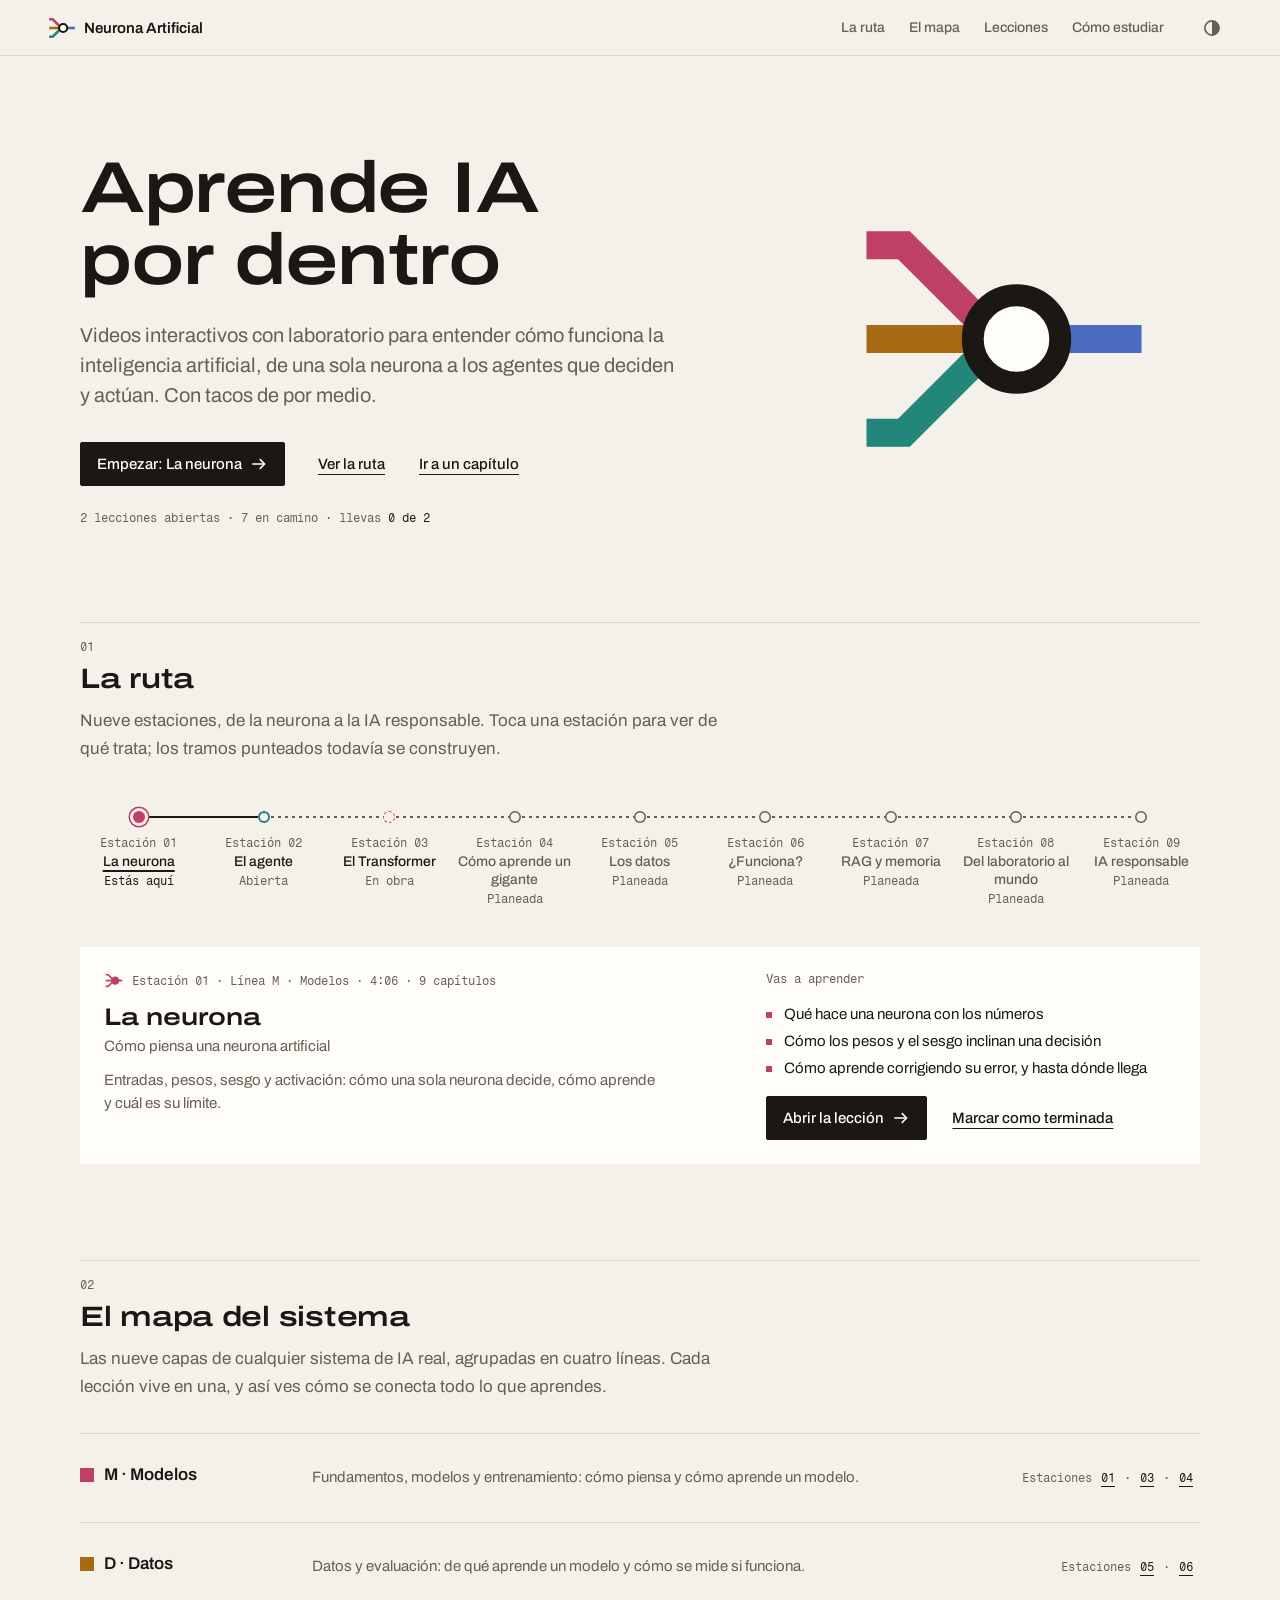
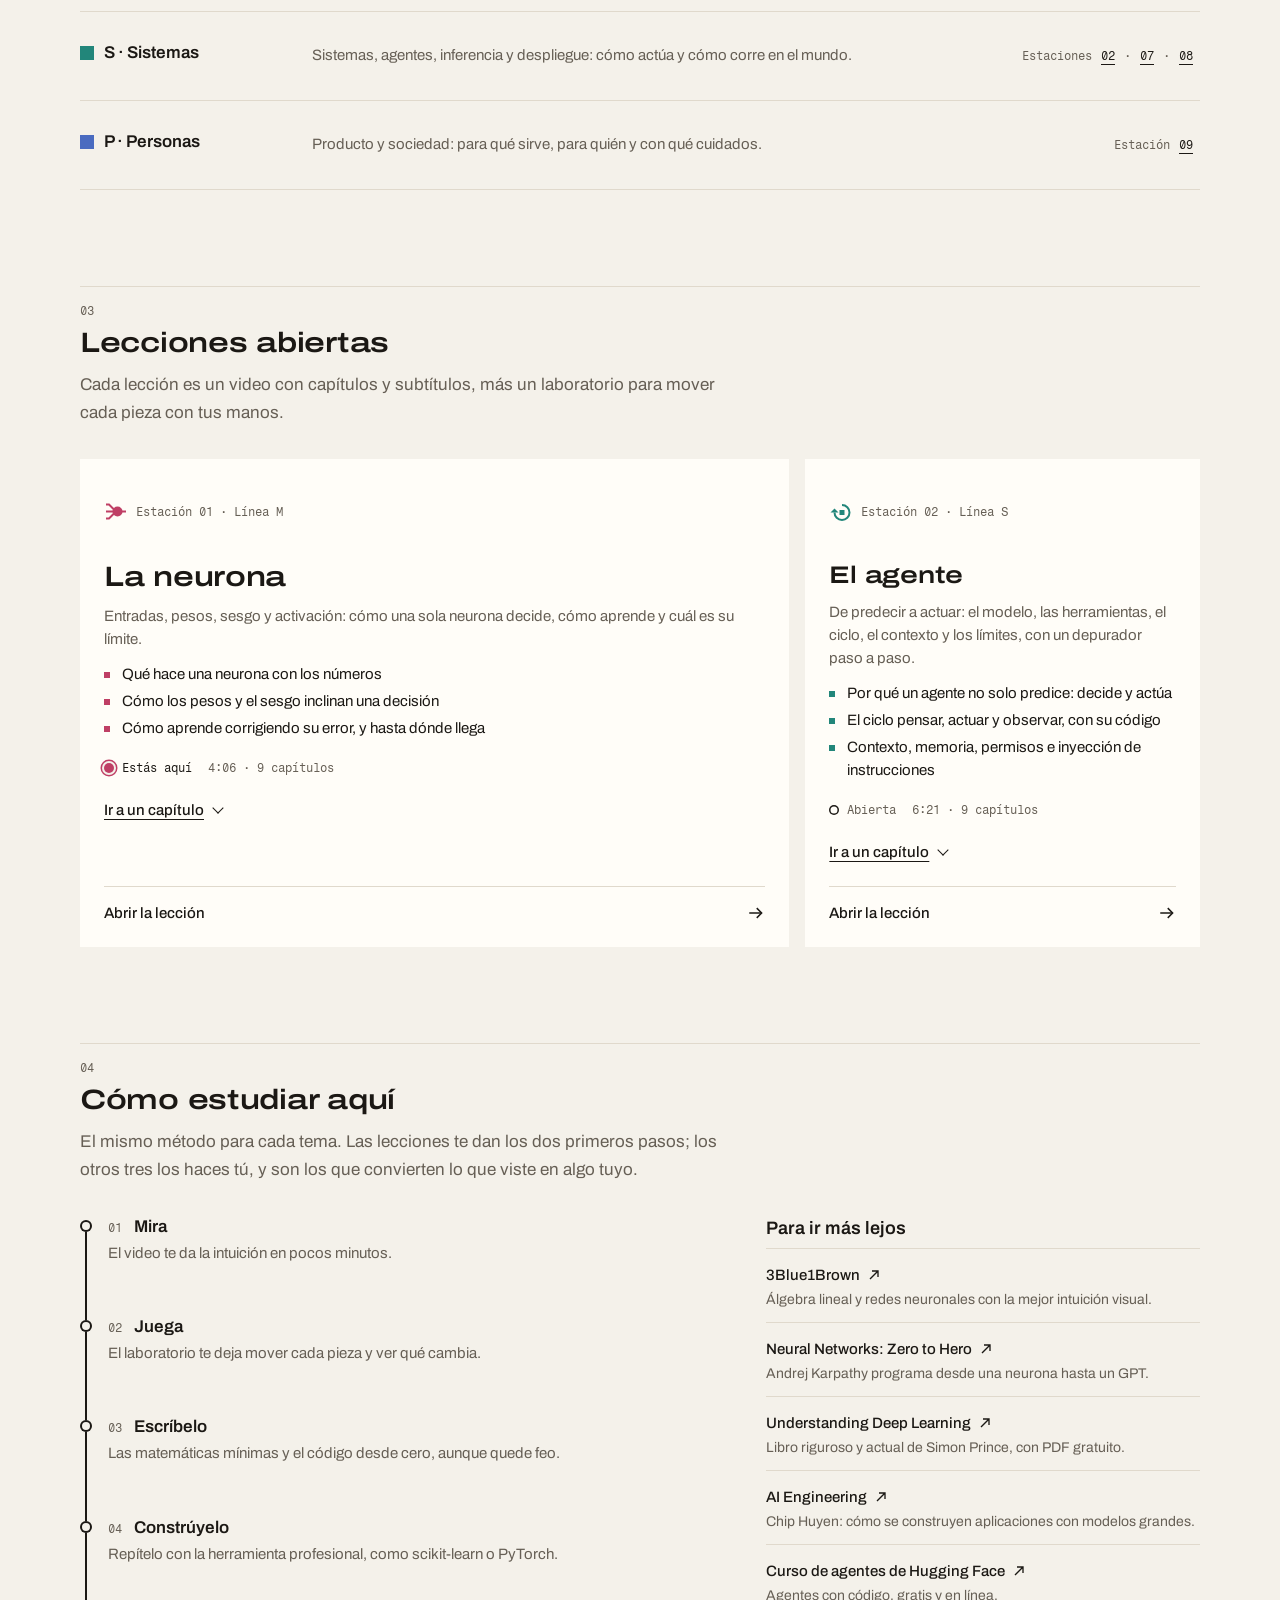
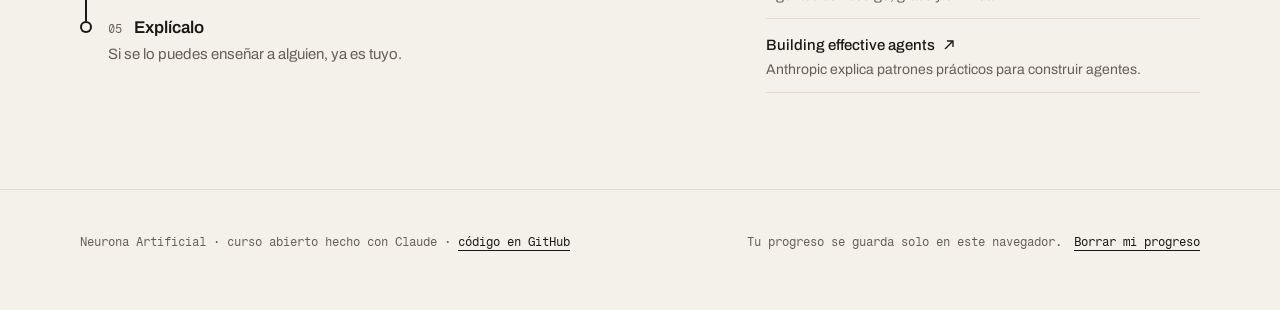
==== commit 26b65e71: "Agrega enlaces directos a cada capítulo y un índice en la portada - Las lecciones abren el capítulo " ====
--- a/index.html
+++ b/index.html
@@ -90,6 +90,18 @@
 .lecciones .na-ficha__nombre a { color: inherit; text-decoration: none; }
 .lecciones .na-ficha__nombre a:hover { text-decoration: underline; text-decoration-thickness: 1px; text-underline-offset: 5px; }
 
+/* capítulos de cada lección: se despliegan dentro de la ficha */
+.caps > summary { display: inline-flex; align-items: center; gap: var(--esp-2); min-height: 44px; color: var(--tinta); font: 500 15px/20px var(--font-texto); text-decoration: underline; text-decoration-thickness: 1px; text-underline-offset: 4px; cursor: pointer; list-style: none; }
+.caps > summary::-webkit-details-marker { display: none; }
+.caps > summary::after { content: ""; width: 7px; height: 7px; margin-left: 2px; border-right: 1.5px solid currentColor; border-bottom: 1.5px solid currentColor; transform: translateY(-2px) rotate(45deg); }
+.caps[open] > summary::after { transform: translateY(2px) rotate(225deg); }
+.caps > summary:hover { text-decoration-thickness: 2px; }
+.caps__lista { margin: var(--esp-2) 0 0; padding: 0; list-style: none; border-bottom: var(--trazo-filete) solid var(--filete); }
+.caps__lista > li { border-top: var(--trazo-filete) solid var(--filete); }
+.caps__lista a { display: grid; grid-template-columns: 28px minmax(0, 1fr); align-items: center; column-gap: var(--esp-2); min-height: 44px; padding: var(--esp-1) 0; color: var(--tinta); font: 400 15px/22px var(--font-texto); text-decoration: none; }
+.caps__lista a:hover > span:last-child { text-decoration: underline; text-decoration-thickness: 1px; text-underline-offset: 4px; }
+.caps__num { font: 400 12px/22px var(--font-mono); color: var(--tinta-2); }
+
 /* método y recursos */
 .estudio { display: flex; flex-wrap: wrap; gap: var(--esp-12) var(--esp-16); }
 .estudio > .na-pasos { flex: 3 1 420px; min-width: 0; }
@@ -138,6 +150,7 @@
       <div class="hero__acciones">
         <a class="na-boton na-boton--principal" id="cta" href="neurona/"><span id="cta-texto">Empezar: La neurona</span><span class="na-flecha" aria-hidden="true"></span></a>
         <a class="na-boton na-boton--texto" href="#ruta">Ver la ruta</a>
+        <a class="na-boton na-boton--texto" href="#lecciones">Ir a un capítulo</a>
       </div>
       <p class="hero__progreso na-etiqueta" id="progreso">2 lecciones abiertas · 7 en camino</p>
     </div>
@@ -235,10 +248,12 @@
 var LECCIONES = [
   { id: 'neurona', largo: 'Cómo piensa una neurona artificial', estado: 'abierta', url: 'neurona/', dur: '4:06', caps: 9,
     resumen: 'Entradas, pesos, sesgo y activación: cómo una sola neurona decide, cómo aprende y cuál es su límite.',
-    aprendes: ['Qué hace una neurona con los números', 'Cómo los pesos y el sesgo inclinan una decisión', 'Cómo aprende corrigiendo su error, y hasta dónde llega'] },
+    aprendes: ['Qué hace una neurona con los números', 'Cómo los pesos y el sesgo inclinan una decisión', 'Cómo aprende corrigiendo su error, y hasta dónde llega'],
+    capitulos: ['La inspiración', 'Las entradas', 'Los pesos', 'Suma y sesgo', 'La activación', 'La salida', 'Cómo aprende', 'El límite de una neurona', 'De una neurona a una red'] },
   { id: 'agentes', largo: 'Cómo actúa un agente de IA', estado: 'abierta', url: 'agentes/', dur: '6:21', caps: 9,
     resumen: 'De predecir a actuar: el modelo, las herramientas, el ciclo, el contexto y los límites, con un depurador paso a paso.',
-    aprendes: ['Por qué un agente no solo predice: decide y actúa', 'El ciclo pensar, actuar y observar, con su código', 'Contexto, memoria, permisos e inyección de instrucciones'] },
+    aprendes: ['Por qué un agente no solo predice: decide y actúa', 'El ciclo pensar, actuar y observar, con su código', 'Contexto, memoria, permisos e inyección de instrucciones'],
+    capitulos: ['Del modelo al agente', 'El encargo', 'Las herramientas', 'El ciclo del agente', 'Cómo decide', 'Cuando algo falla', 'Contexto y memoria', 'Límites y permisos', 'Misión cumplida'] },
   { id: 'transformer', estado: 'obra',
     resumen: 'El puente entre tus dos lecciones: cómo se pasa de una sola neurona a un modelo de lenguaje.',
     aprendes: ['Cómo se apilan neuronas en redes profundas', 'Qué es un embedding: palabras convertidas en vectores', 'Cómo funciona la atención, el corazón de los modelos de lenguaje'] },
@@ -395,9 +410,18 @@
       '<p class="na-ficha__resumen">' + esc(l.resumen) + '</p>' +
       '<ul class="na-ficha__lista">' + l.aprendes.map(function (a) { return '<li>' + esc(a) + '</li>'; }).join('') + '</ul>' +
       '<p class="na-ficha__meta">' + N.estado(esAqui ? 'actual' : est) + '<span>' + l.dur + ' · ' + l.caps + ' capítulos</span></p>' +
+      capitulos(l) +
       '<a class="na-ficha__accion" href="' + l.url + '">' + textoAccion(l) + '<span class="na-flecha" aria-hidden="true"></span></a>' +
     '</article>';
   }).join('');
+}
+
+/* capítulos con enlace directo: para quien llega desde un video */
+function capitulos(l) {
+  if (!l.capitulos) return '';
+  return '<details class="caps"><summary>Ir a un capítulo</summary><ol class="caps__lista">' +
+    l.capitulos.map(function (t, i) { return '<li><a href="' + l.url + '#capitulo-' + (i + 1) + '"><span class="caps__num">' + dos(i + 1) + '</span><span>' + esc(t) + '</span></a></li>'; }).join('') +
+    '</ol></details>';
 }
 
 /* ---------- héroe ---------- */
